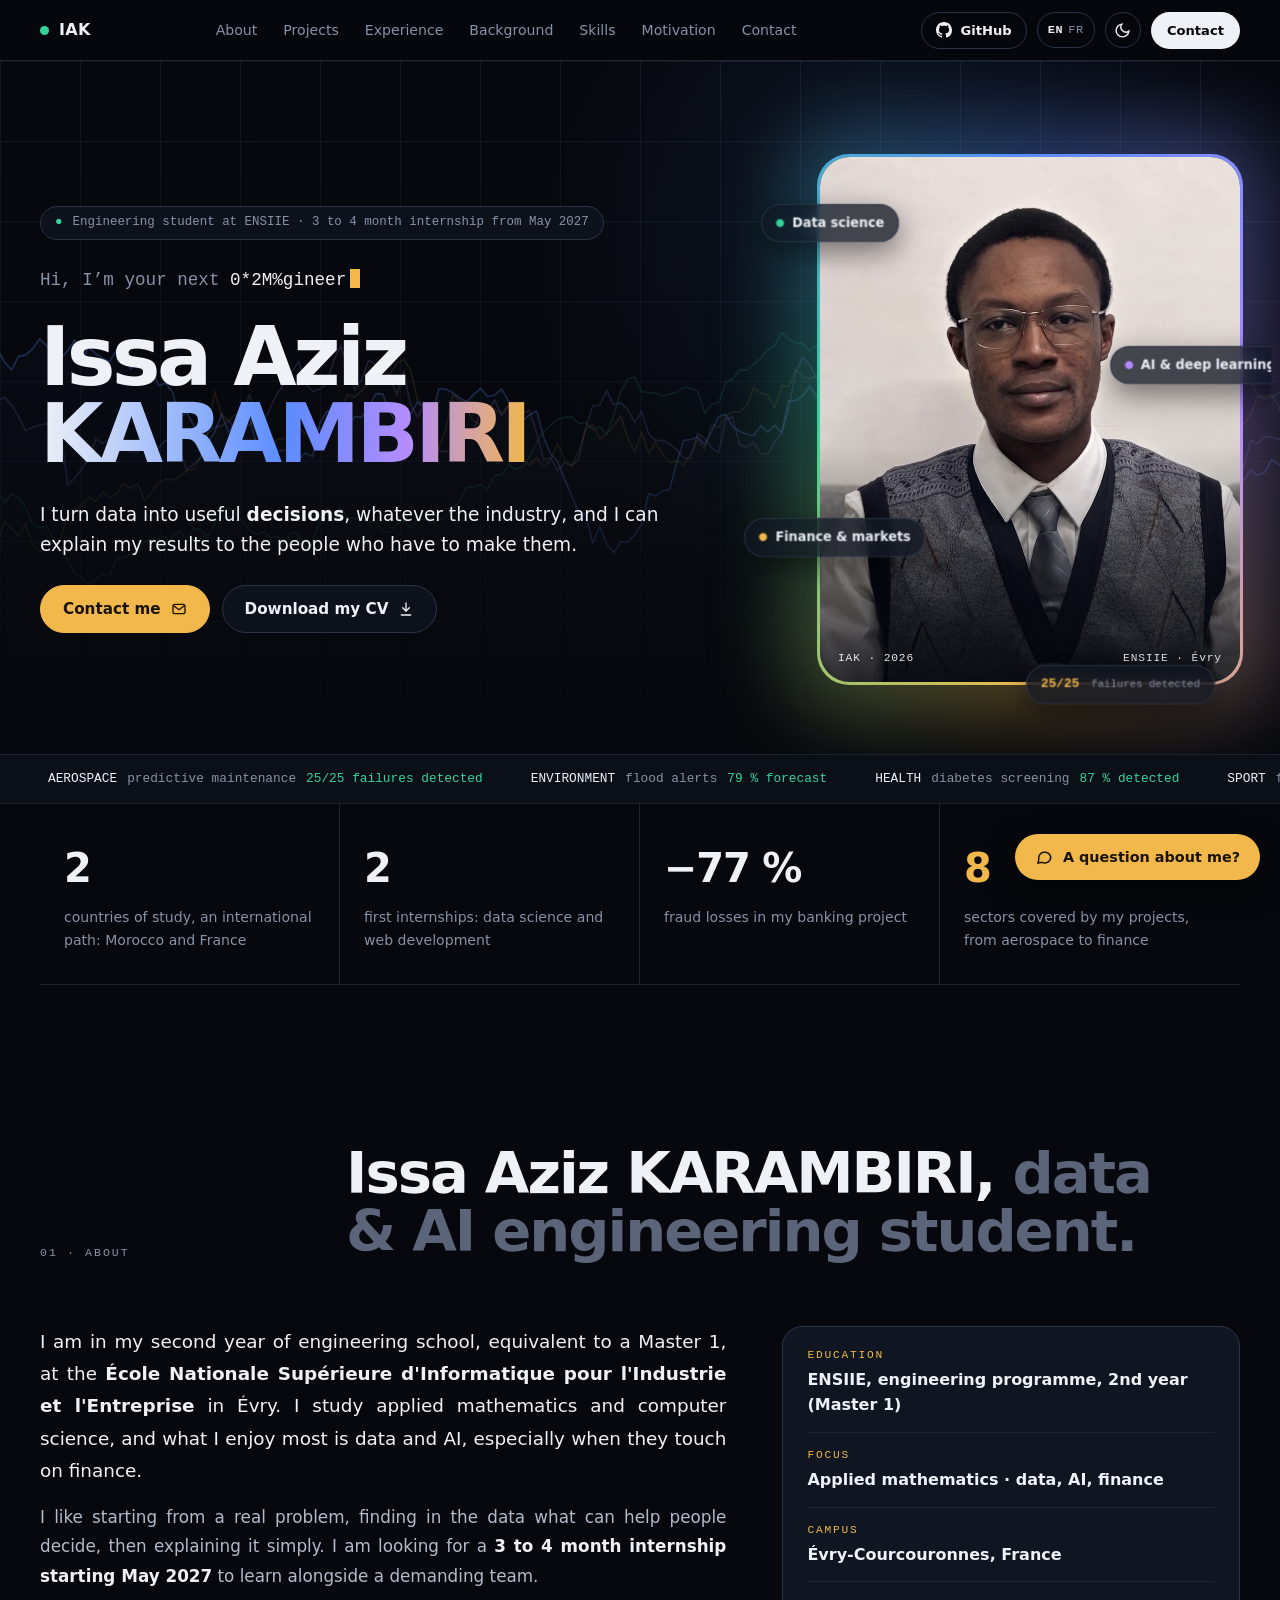
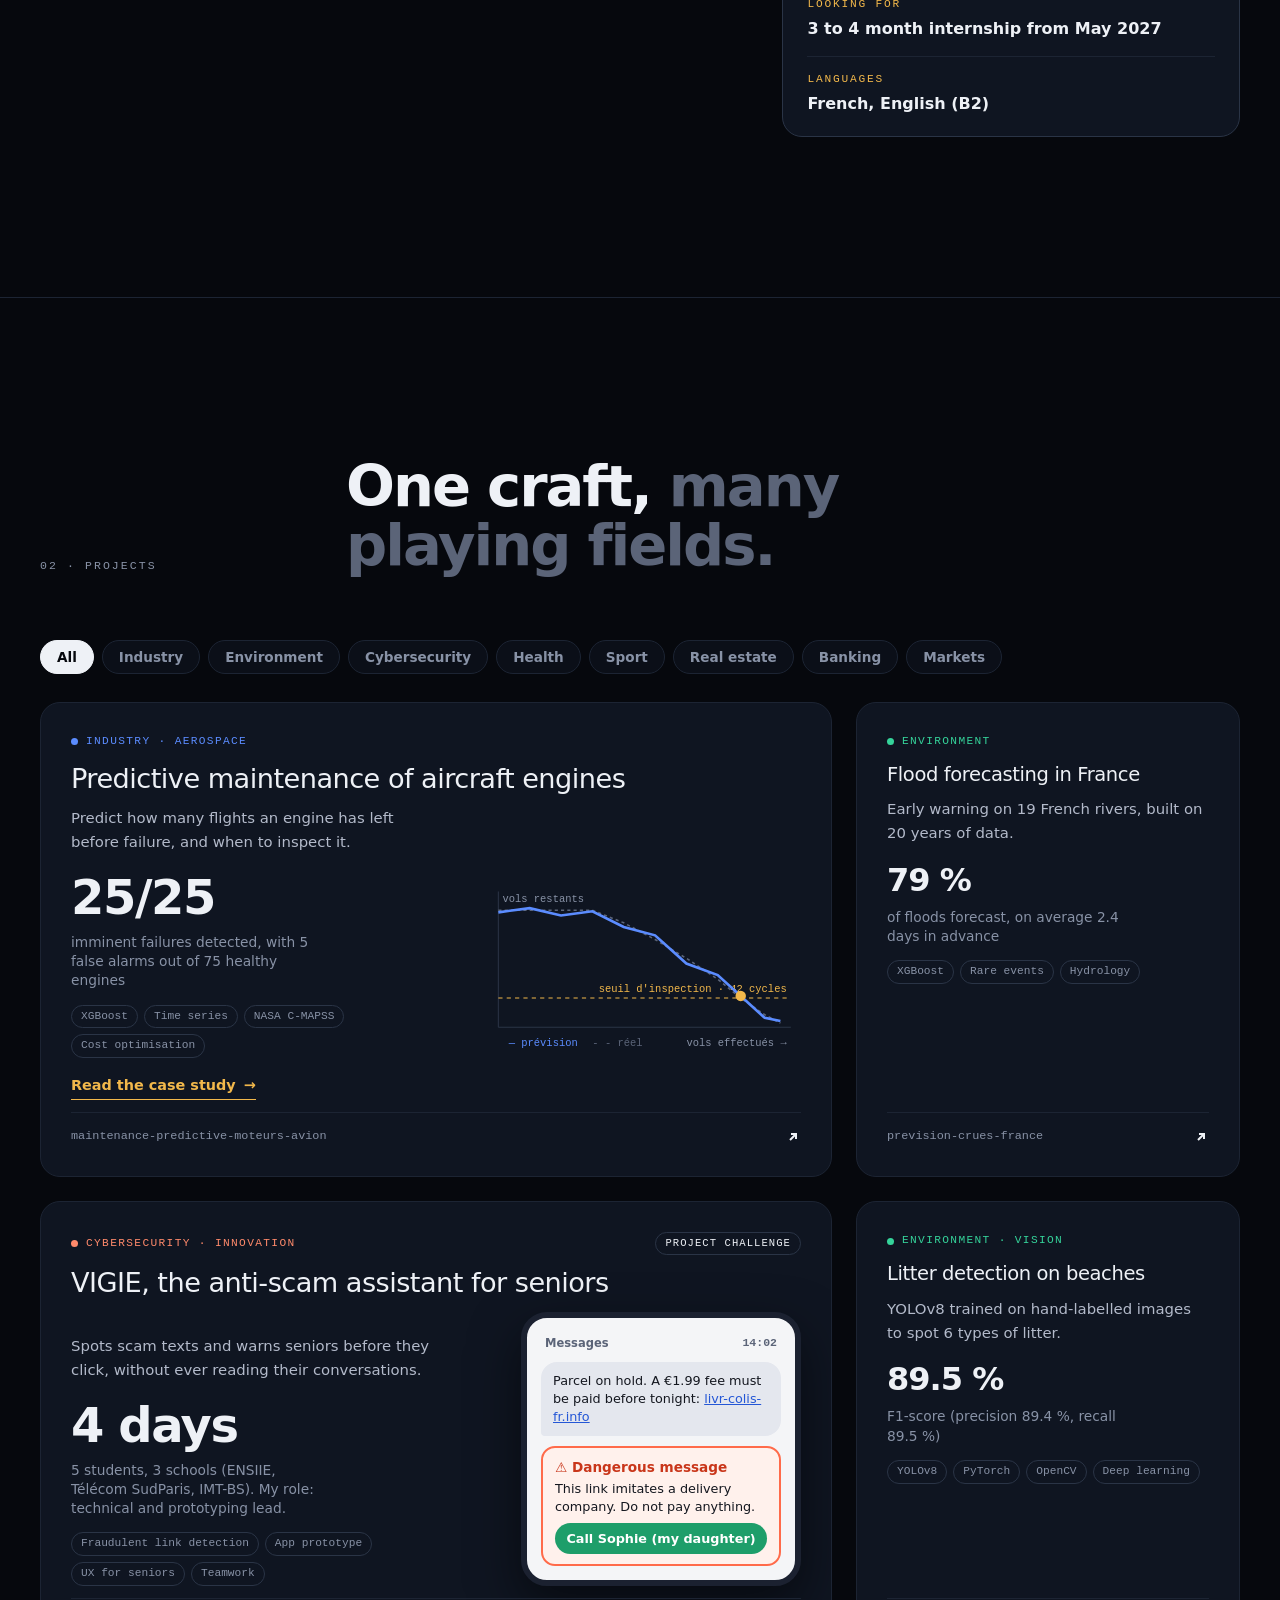
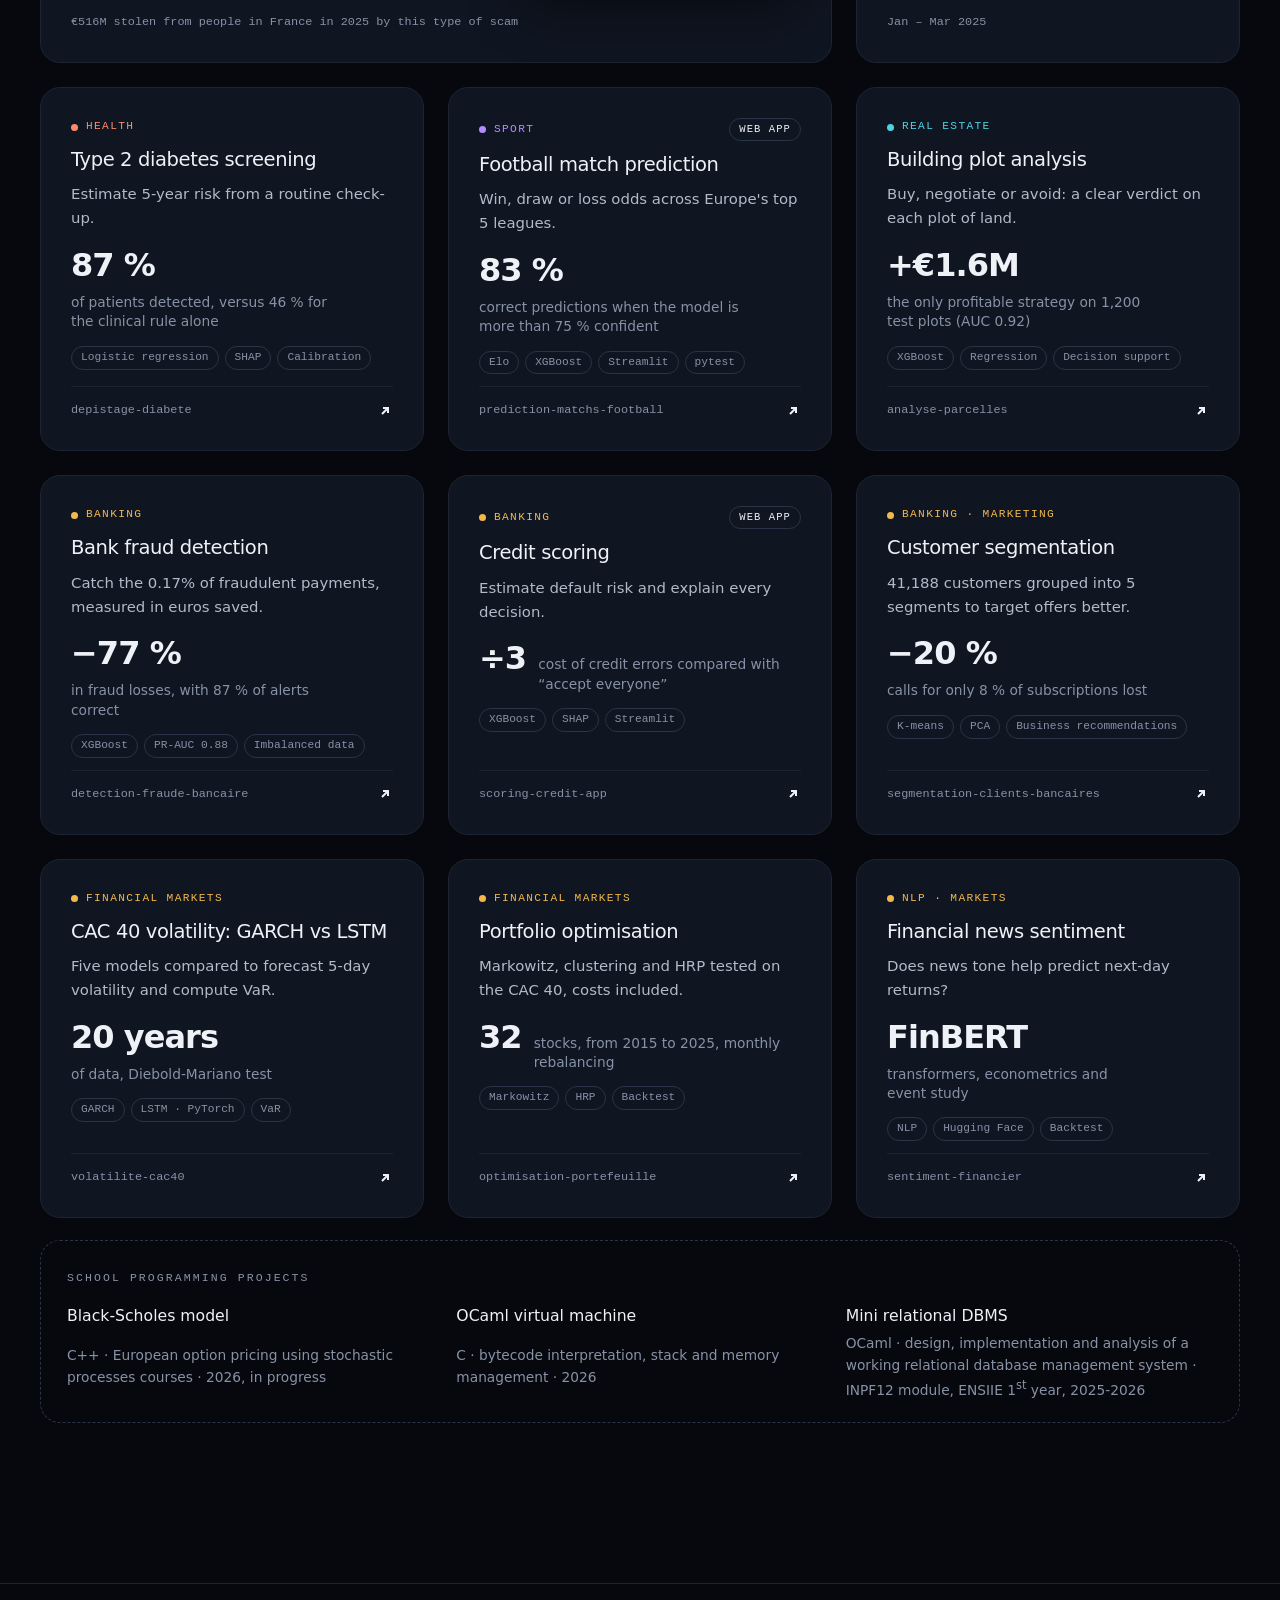
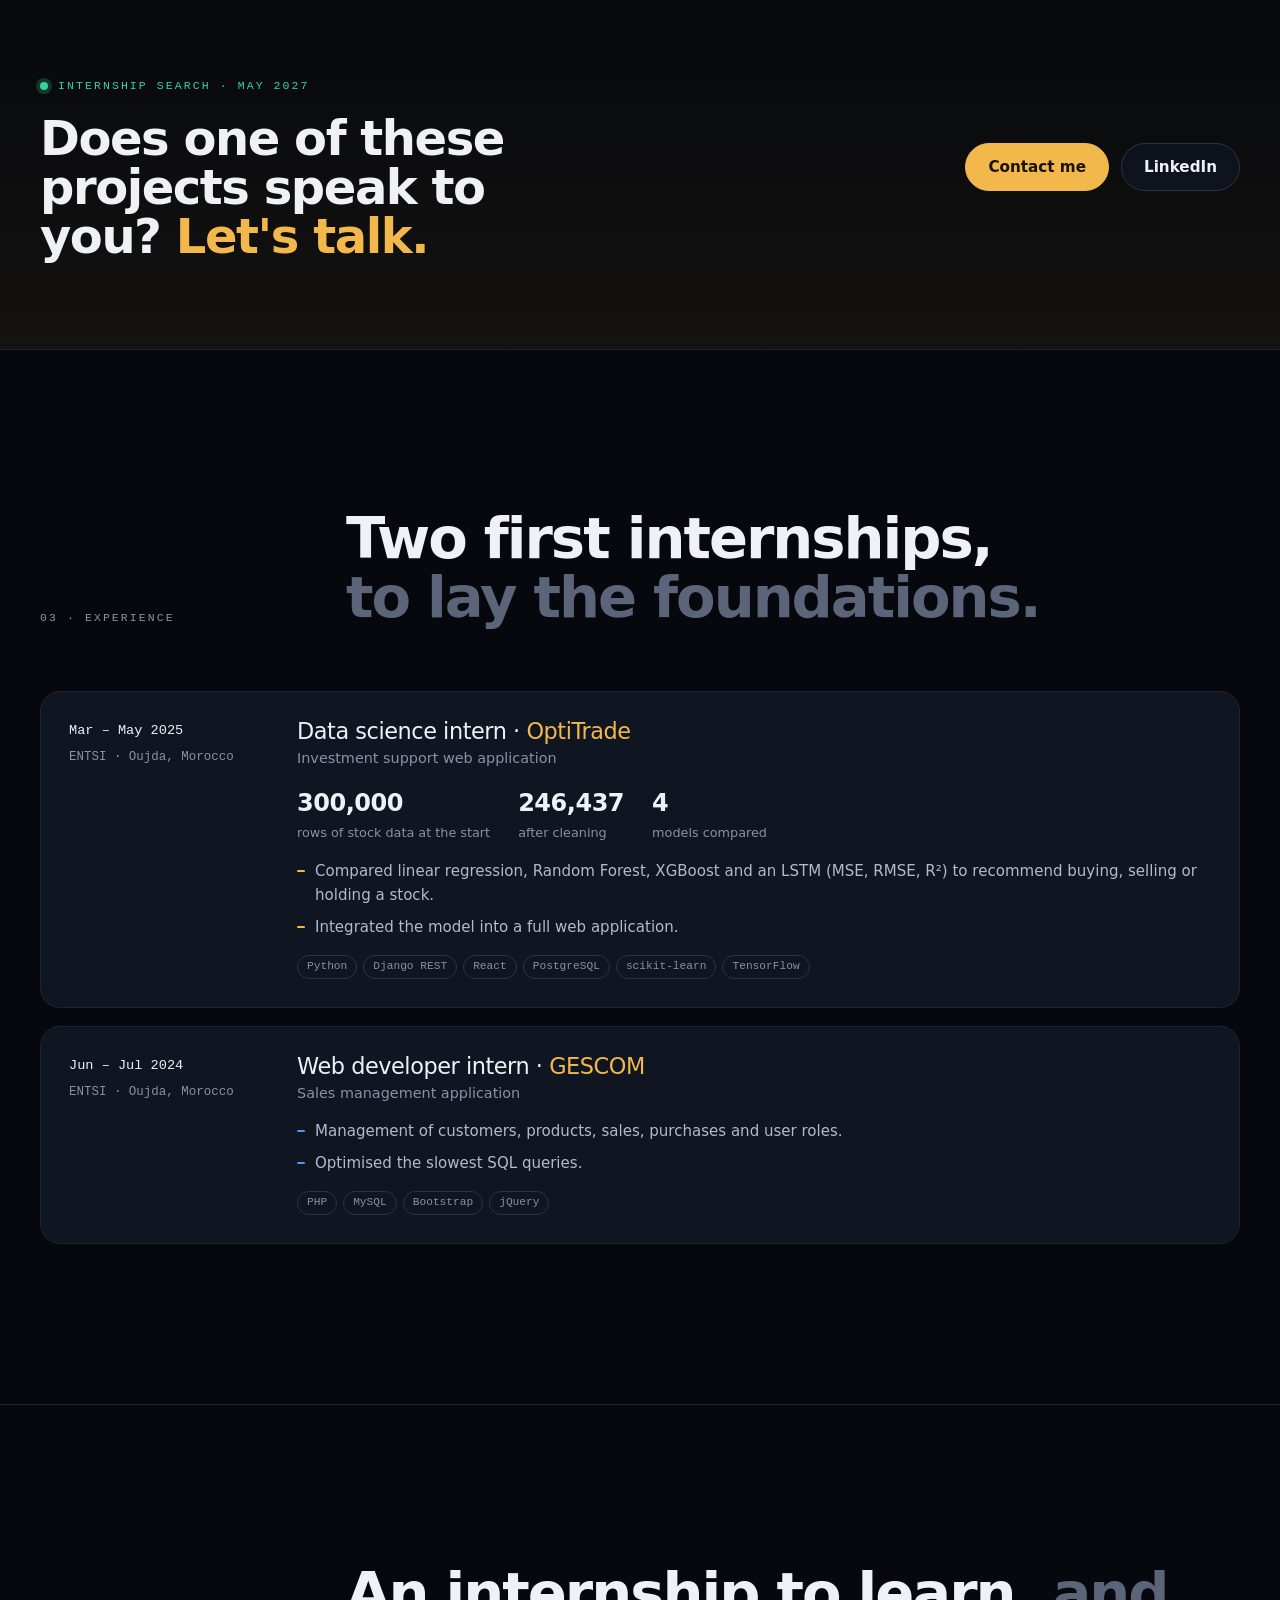
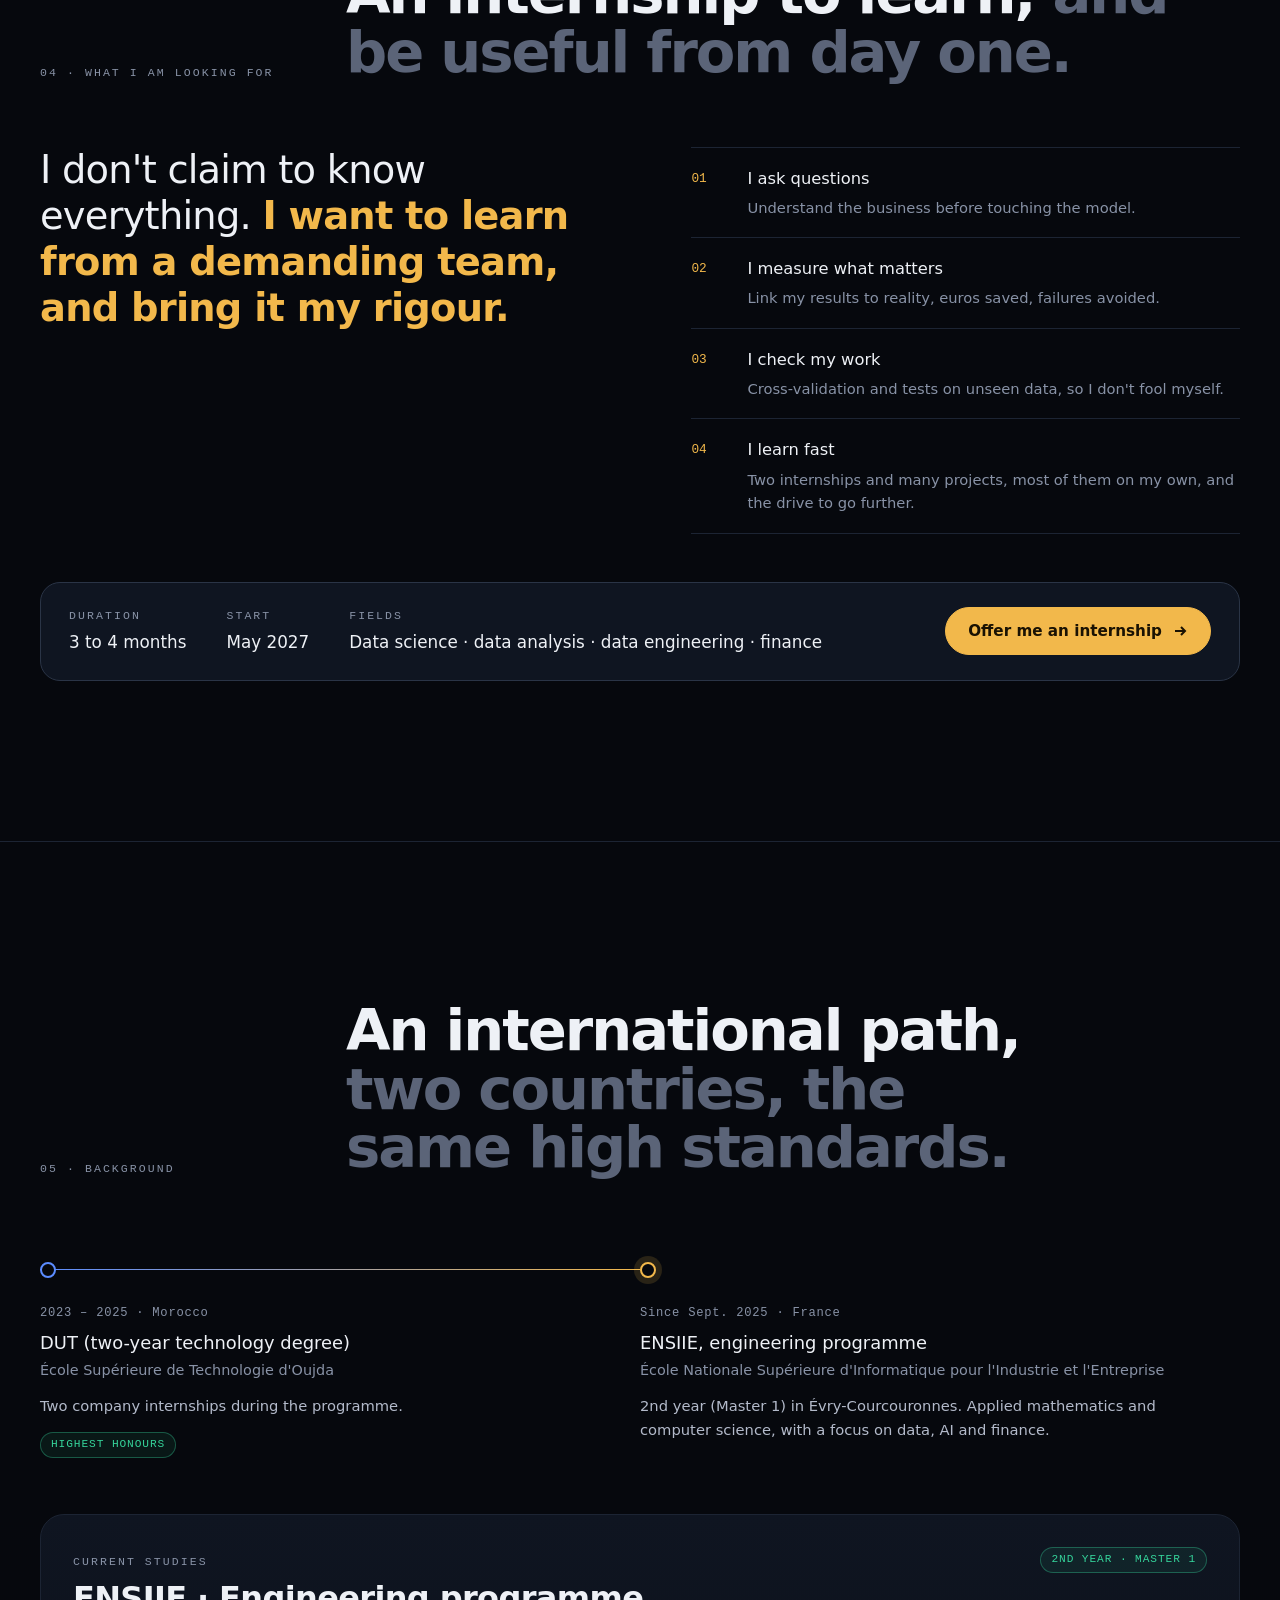
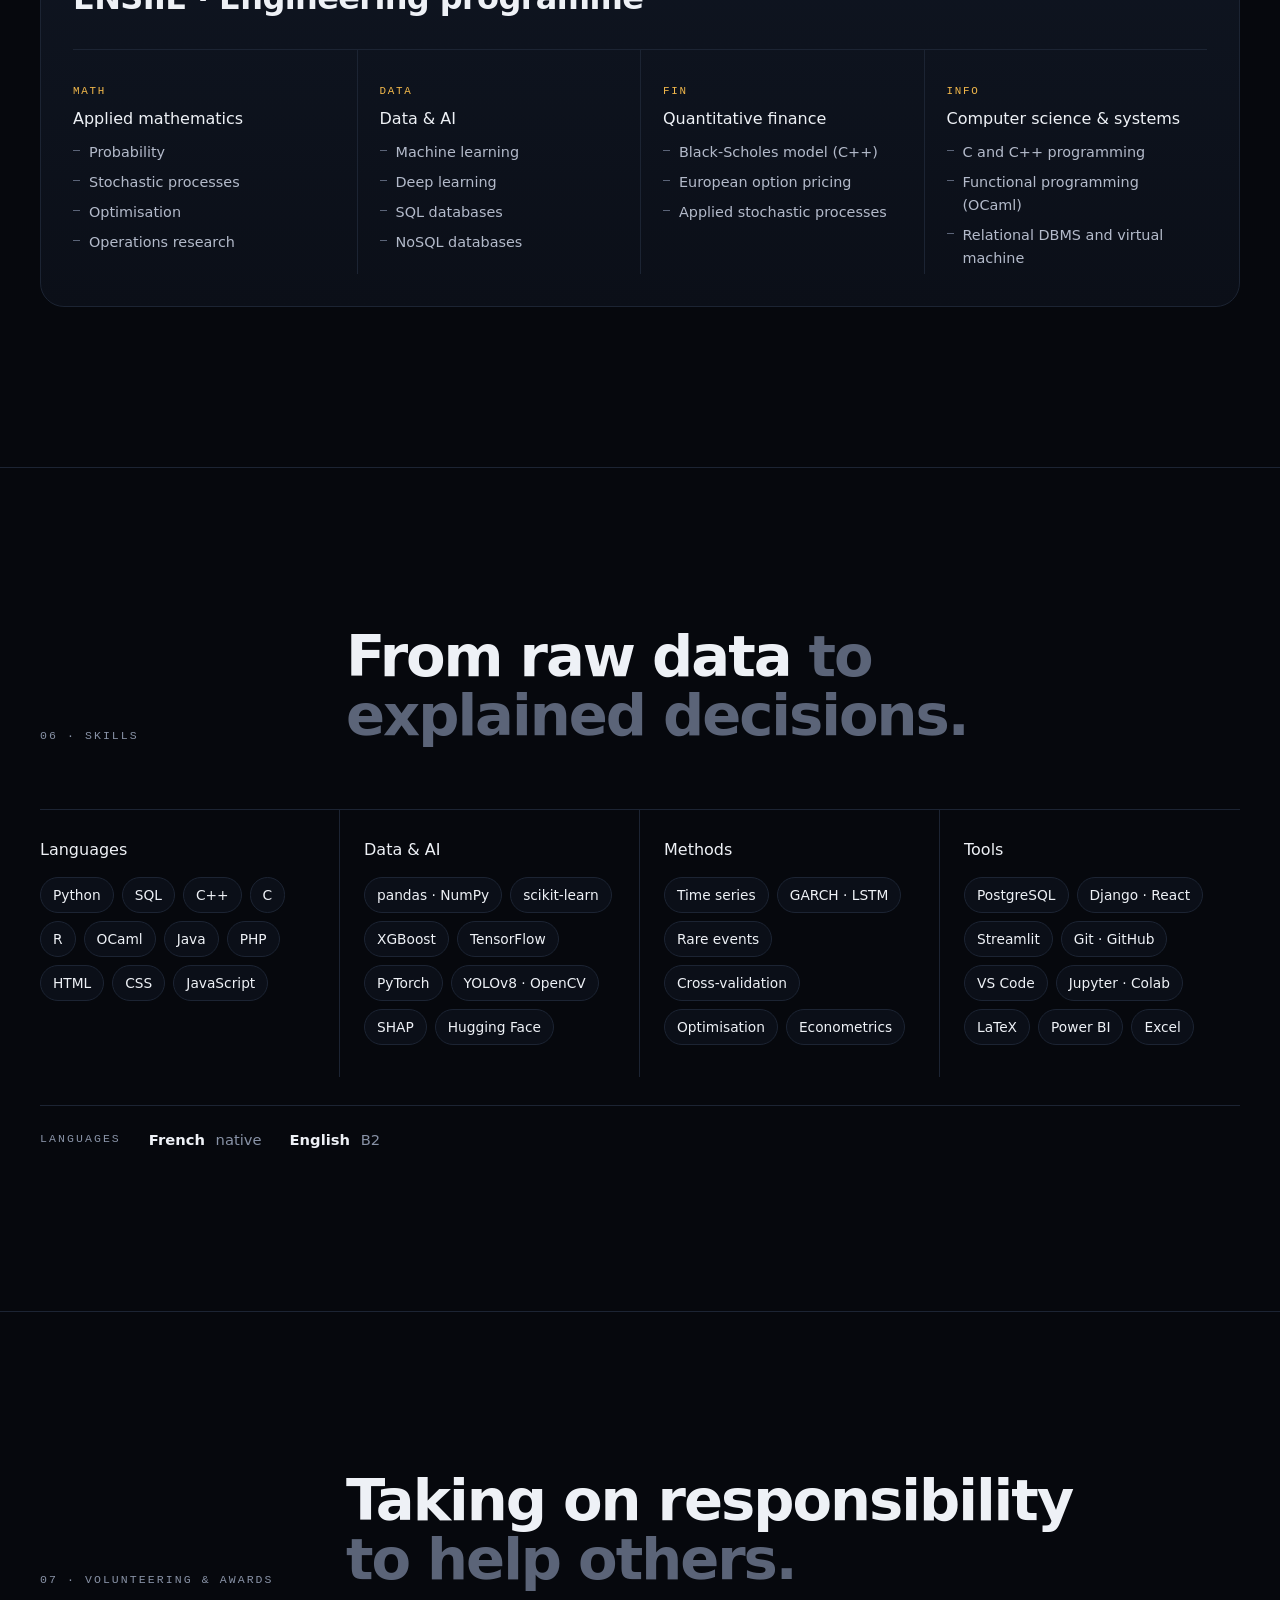
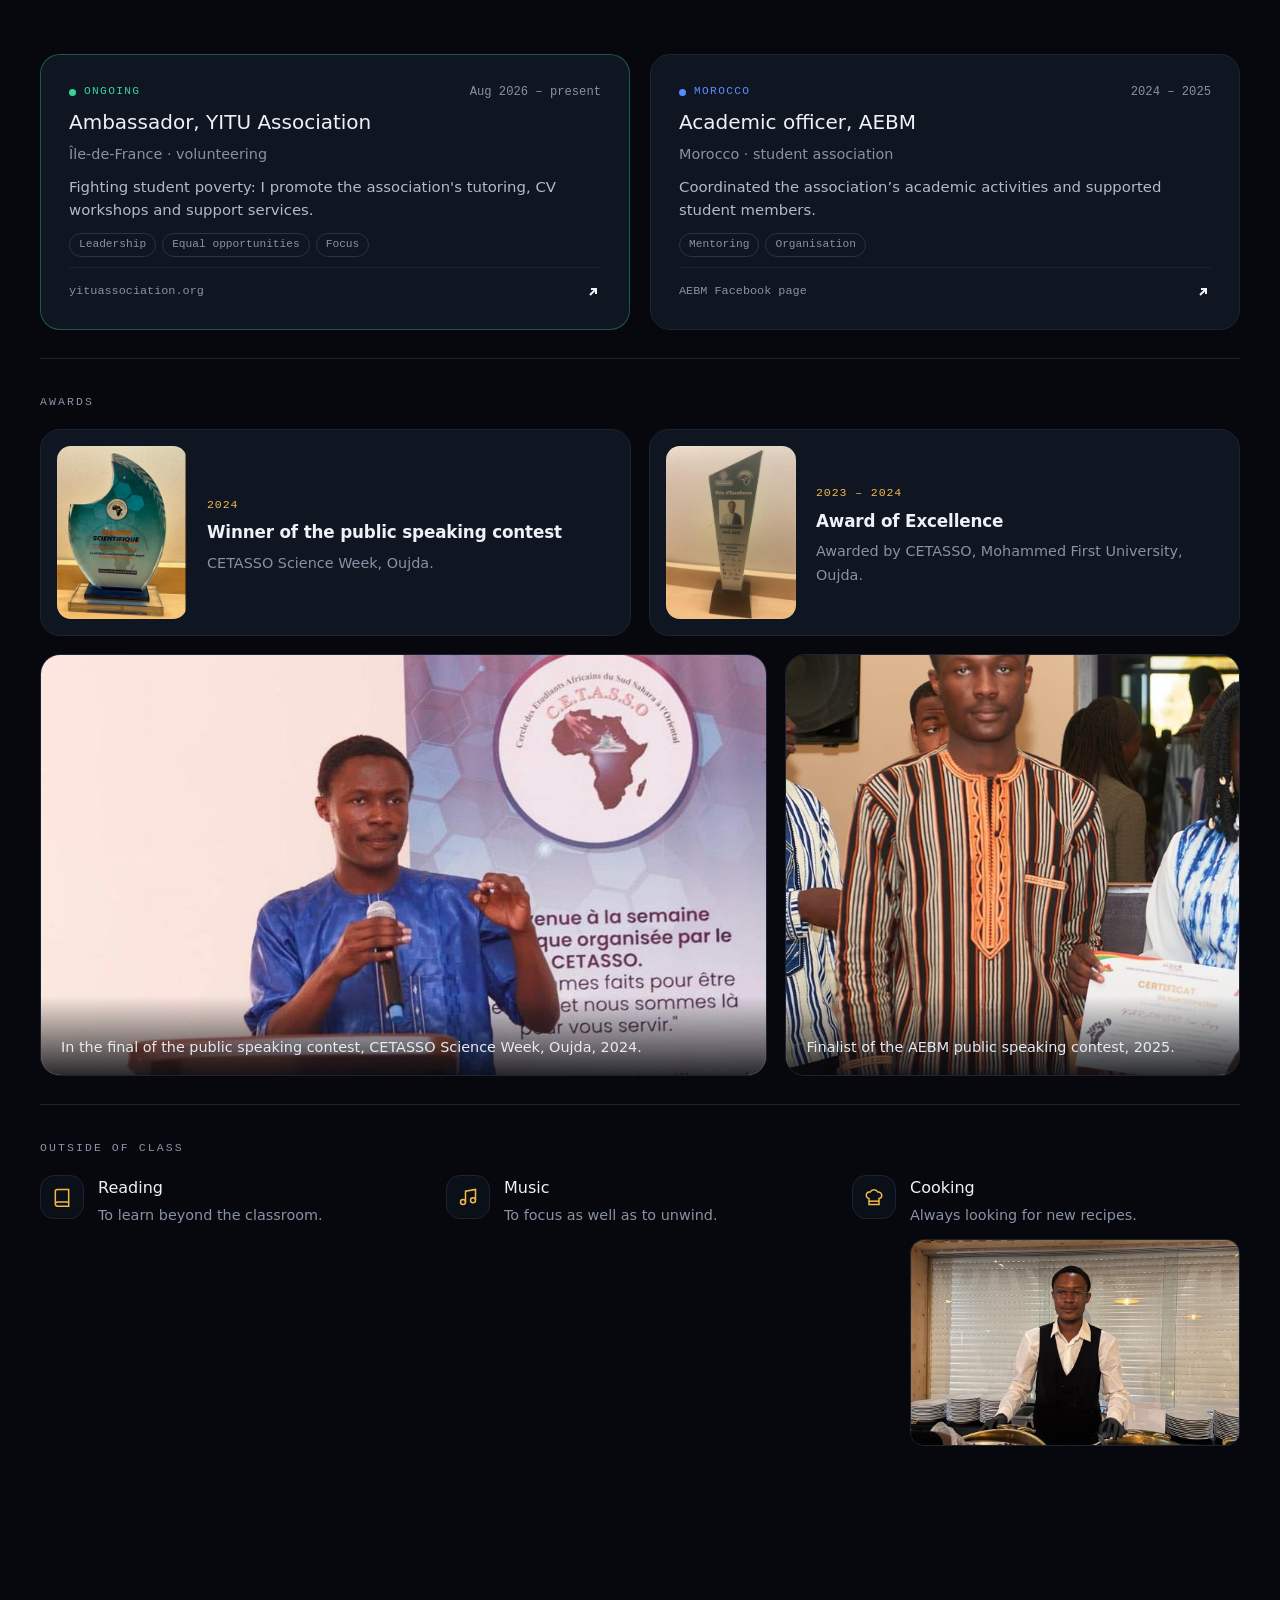
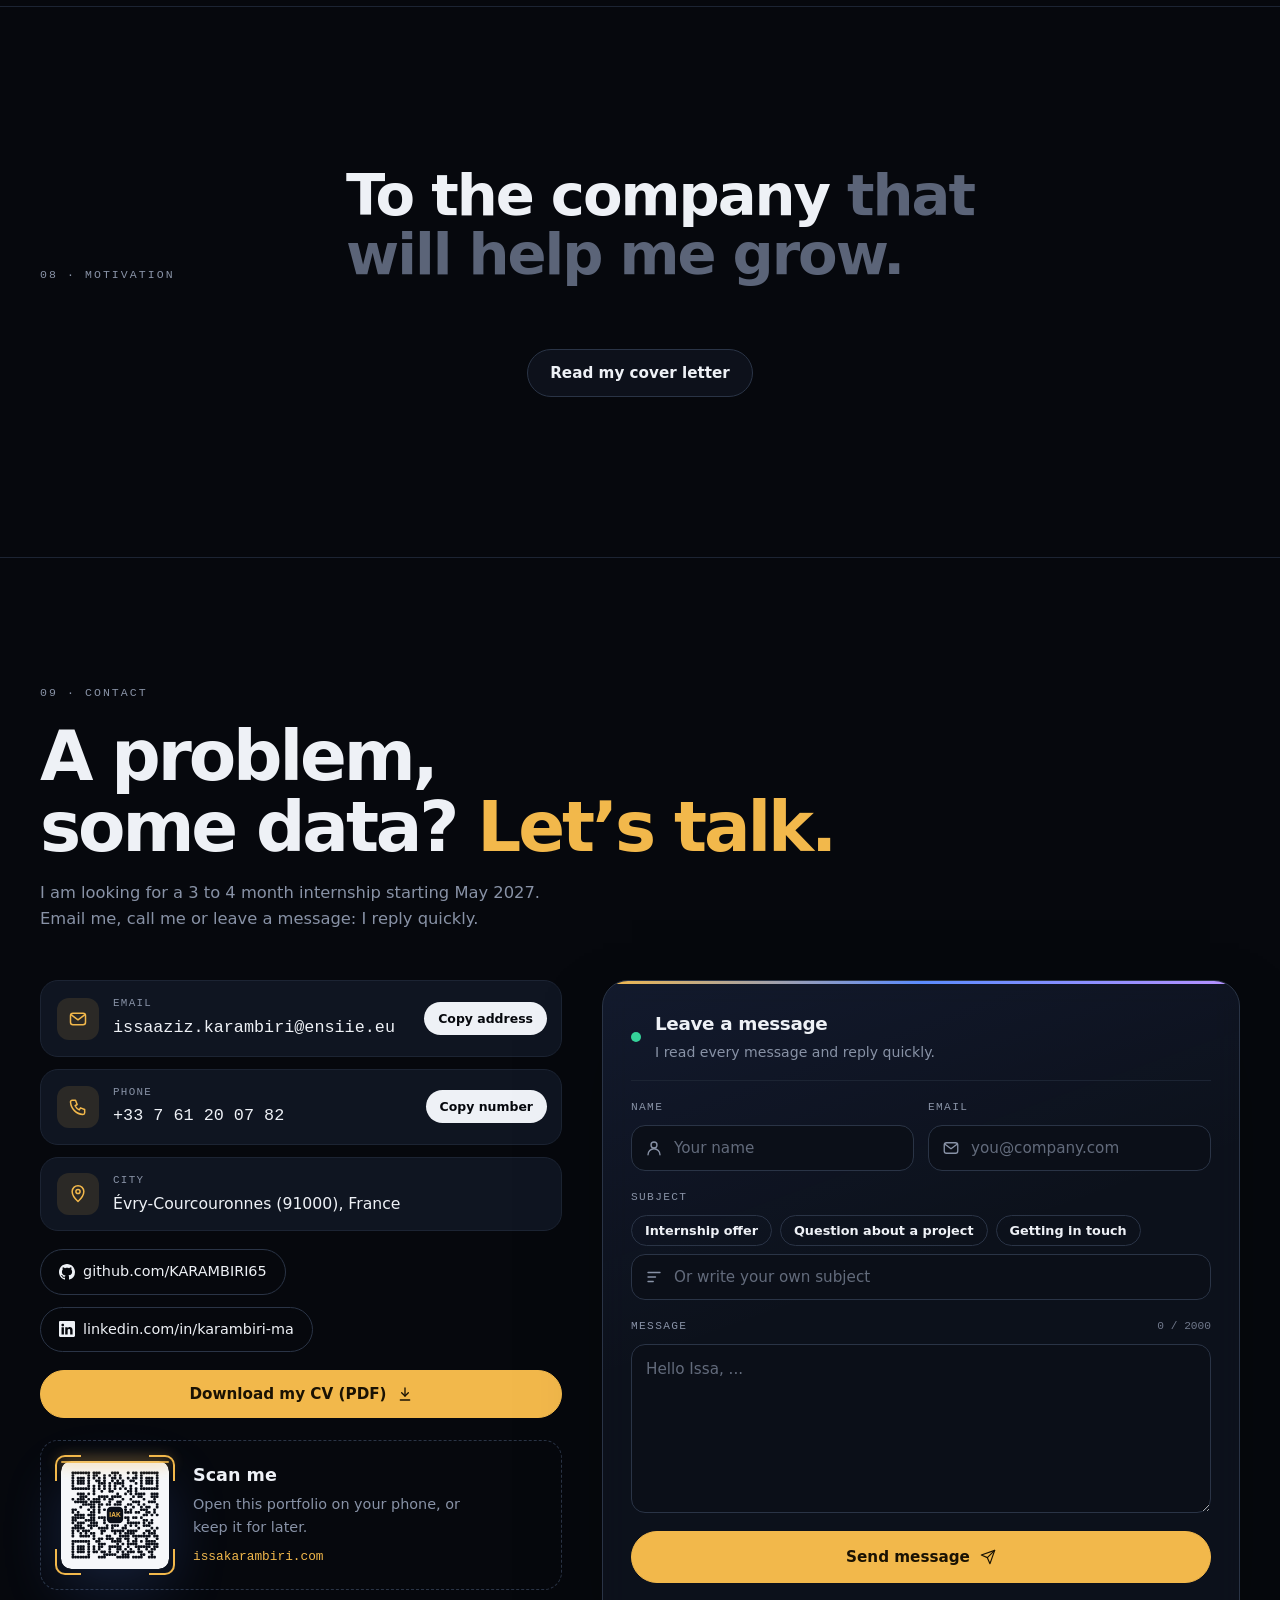
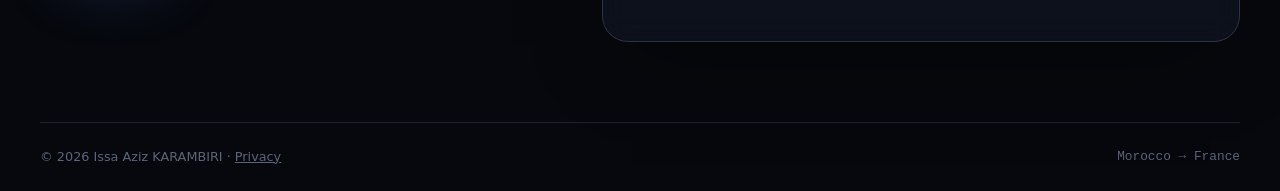
==== index.html @ a0b73cab "Add files via upload" ====
<!doctype html>
<html lang="fr">
<head>
<meta charset="utf-8">
<meta http-equiv="Content-Security-Policy" content="default-src 'self'; script-src 'self' 'sha256-6Rut42TlHrEi/Ro8UmeyxJG2ixCqytkI/O0NN2TiLVs=' https://gc.zgo.at; style-src 'self' 'unsafe-inline' https://fonts.googleapis.com; font-src https://fonts.gstatic.com; img-src 'self' data: https://karambiri65.goatcounter.com; connect-src 'self' https://api.web3forms.com https://api.emailjs.com https://dns.google https://cloudflare-dns.com https://karambiri65.goatcounter.com; object-src 'none'; base-uri 'self'; form-action 'self'; upgrade-insecure-requests">
<meta name="referrer" content="strict-origin-when-cross-origin">
<meta name="viewport" content="width=device-width, initial-scale=1, viewport-fit=cover">
<title>Issa Aziz KARAMBIRI</title>
<meta name="claude:viewport-fit-sides" content="cover">
<meta name="description" content="Issa Aziz KARAMBIRI, élève ingénieur en mathématiques appliquées : data science, IA et machine learning, de la santé à l'industrie et à la finance.">
<meta name="author" content="Issa Aziz KARAMBIRI">
<meta name="theme-color" content="#06080D">
<link rel="canonical" href="https://issakarambiri.com/">
<link rel="icon" href="images/favicon.svg" type="image/svg+xml">
<link rel="icon" href="images/favicon-32.png" sizes="32x32" type="image/png">
<link rel="apple-touch-icon" href="images/apple-touch-icon.png">
<meta property="og:type" content="website">
<meta property="og:site_name" content="Issa Aziz KARAMBIRI">
<meta property="og:locale" content="fr_FR">
<meta property="og:locale:alternate" content="en_US">
<meta property="og:url" content="https://issakarambiri.com/">
<meta property="og:title" content="Issa Aziz KARAMBIRI · Data science, IA et finance">
<meta property="og:description" content="Élève ingénieur à l'ENSIIE en mathématiques appliquées et informatique. Projets en data science, IA et finance. Recherche un stage de 3 à 4 mois à partir de mai 2027.">
<meta property="og:image" content="https://issakarambiri.com/images/og-image.jpg">
<meta property="og:image:width" content="1200">
<meta property="og:image:height" content="630">
<meta property="og:image:alt" content="Issa Aziz KARAMBIRI, data science, IA et finance">
<meta name="twitter:card" content="summary_large_image">
<meta name="twitter:title" content="Issa Aziz KARAMBIRI · Data science, IA et finance">
<meta name="twitter:description" content="Élève ingénieur à l'ENSIIE. Projets en data science, IA et finance.">
<meta name="twitter:image" content="https://issakarambiri.com/images/og-image.jpg">
<script type="application/ld+json">{"@context":"https://schema.org","@type":"Person","name":"Issa Aziz KARAMBIRI","url":"https://issakarambiri.com/","image":"https://issakarambiri.com/images/photo-issa.jpg","jobTitle":"Élève ingénieur data science et IA","email":"mailto:issaaziz.karambiri@ensiie.eu","address":{"@type":"PostalAddress","addressLocality":"Évry-Courcouronnes","postalCode":"91000","addressCountry":"FR"},"alumniOf":[{"@type":"CollegeOrUniversity","name":"École Nationale Supérieure d'Informatique pour l'Industrie et l'Entreprise (ENSIIE)"}],"knowsAbout":["Data science","Machine learning","Intelligence artificielle","Finance","Python","SQL"],"sameAs":["https://github.com/KARAMBIRI65","https://www.linkedin.com/in/karambiri-ma"]}</script>
<link rel="preconnect" href="https://fonts.googleapis.com">
<link rel="preconnect" href="https://fonts.gstatic.com" crossorigin>
<link rel="stylesheet" href="https://fonts.googleapis.com/css2?family=Caveat:wght@600&family=Unbounded:wght@300;500;700;900&family=Manrope:wght@400;500;600;700&family=JetBrains+Mono:wght@400;500&display=swap">
<link rel="stylesheet" href="css/style.css">
<script>(function(){var h=document.documentElement,L=null;try{if(localStorage.getItem("iak-theme")==="light")h.classList.add("light");L=localStorage.getItem("iak-lang")}catch(e){}if(L!=="fr"&&L!=="en")L=/^fr/i.test(navigator.language||"fr")?"fr":"en";window.IAK_LANG=L;if(L==="en"){h.lang="en";h.classList.add("i18n-wait");setTimeout(function(){h.classList.remove("i18n-wait")},1500)}})();</script>
</head>
<body>
<a class="skip" href="#main">Aller au contenu</a>
<header class="nav gut">
  <div class="wrap">
    <a class="logo" href="#top"><i></i>IAK</a>
    <nav aria-label="Sections" id="site-nav">
      <a href="#a-propos">À propos</a>
      <a href="#projets">Projets</a>
      <a href="#experiences">Expériences</a>
      <a href="#parcours">Parcours</a>
      <a href="#competences">Compétences</a>
      <a href="#motivation">Motivation</a>
      <a href="#contact">Contact</a>
    </nav>
    <div class="right">
      <a class="gh" href="https://github.com/KARAMBIRI65" target="_blank" rel="noopener"><svg viewBox="0 0 16 16" fill="currentColor" aria-hidden="true"><path d="M8 0C3.58 0 0 3.58 0 8c0 3.54 2.29 6.53 5.47 7.59.4.07.55-.17.55-.38 0-.19-.01-.82-.01-1.49-2.01.37-2.53-.49-2.69-.94-.09-.23-.48-.94-.82-1.13-.28-.15-.68-.52-.01-.53.63-.01 1.08.58 1.23.82.72 1.21 1.87.87 2.33.66.07-.52.28-.87.51-1.07-1.78-.2-3.64-.89-3.64-3.95 0-.87.31-1.59.82-2.15-.08-.2-.36-1.02.08-2.12 0 0 .67-.21 2.2.82.64-.18 1.32-.27 2-.27.68 0 1.36.09 2 .27 1.53-1.04 2.2-.82 2.2-.82.44 1.1.16 1.92.08 2.12.51.56.82 1.27.82 2.15 0 3.07-1.87 3.75-3.65 3.95.29.25.54.73.54 1.48 0 1.07-.01 1.93-.01 2.2 0 .21.15.46.55.38A8.013 8.013 0 0016 8c0-4.42-3.58-8-8-8z"/></svg><span>GitHub</span></a>
      <button class="theme-btn lang-btn" id="lang-btn" type="button" aria-label="Switch to English" title="Français / English"><span class="lb-on">FR</span><span class="lb-off">EN</span></button>
      <button class="theme-btn" id="theme-btn" type="button" aria-label="Passer en thème clair" title="Thème clair / sombre"><svg class="moon" viewBox="0 0 24 24" fill="none" stroke="currentColor" stroke-width="2" aria-hidden="true"><path d="M21 12.8A9 9 0 1 1 11.2 3a7 7 0 0 0 9.8 9.8z"/></svg><svg class="sun" viewBox="0 0 24 24" fill="none" stroke="currentColor" stroke-width="2" aria-hidden="true"><circle cx="12" cy="12" r="4.5"/><path d="M12 2v2M12 20v2M4.9 4.9l1.4 1.4M17.7 17.7l1.4 1.4M2 12h2M20 12h2M4.9 19.1l1.4-1.4M17.7 6.3l1.4-1.4"/></svg></button>
      <a class="hire" href="#contact">Contact</a>
      <button class="menu-btn" id="menu-btn" type="button" aria-label="Ouvrir le menu" aria-expanded="false" aria-controls="site-nav"><span></span><span></span><span></span></button>
    </div>
  </div>
</header>

<div class="progress" id="progress" aria-hidden="true"></div>
<main id="main" tabindex="-1">
<section class="hero gut" id="top">
  <canvas id="signals" aria-hidden="true"></canvas>
  <div class="glow"></div>
  <div class="fade"></div>
  <div class="wrap hero-grid">
    <div class="hero-text">
      <div class="status"><b>●</b> Élève ingénieur à l'ENSIIE · Stage de 3 à 4 mois dès mai 2027</div>
      <p class="kicker">Je suis <span class="scramble" id="role">data scientist</span><span class="caret" aria-hidden="true"></span></p>
      <h1 class="name"><span class="l"><span>Issa Aziz</span></span><span class="l"><span>KARAMBIRI</span></span></h1>
      <p class="lede-p">Je transforme des données en <strong>décisions</strong> utiles, quel que soit le secteur, et je sais expliquer mes résultats à ceux qui doivent décider.</p>
      <div class="ctas">
        <a class="btn primary magnetic" href="#contact">Me contacter <svg viewBox="0 0 24 24" fill="none" stroke="currentColor" stroke-width="2" stroke-linecap="round" stroke-linejoin="round" aria-hidden="true"><rect x="3" y="5" width="18" height="14" rx="3"/><path d="m4 7 8 6 8-6"/></svg></a>
        <div class="cv-wrap"><button class="btn ghost magnetic cv-dl" type="button" aria-expanded="false" aria-haspopup="true">Télécharger mon CV <svg viewBox="0 0 24 24" fill="none" stroke="currentColor" stroke-width="2" stroke-linecap="round" stroke-linejoin="round" aria-hidden="true"><path d="M12 3v12"/><path d="m7 10 5 5 5-5"/><path d="M5 21h14"/></svg></button><div class="cv-pop" hidden><a class="cv-opt" data-v="stage" download><b>CV pour un stage</b><small>Avec ma recherche de stage dès mai 2027</small></a><a class="cv-opt" data-v="simple" download><b>CV simple</b><small>Mon parcours, sans mention de stage</small></a></div></div>
      </div>
    </div>
    <div class="portrait-wrap">
      <div class="portrait" id="portrait">
        <div class="ring" aria-hidden="true"></div>
        <figure class="frame">
          <img src="images/photo-issa.jpg" alt="Portrait d'Issa Aziz KARAMBIRI" width="800" height="1000">
          <div class="scan" aria-hidden="true"></div>
          <figcaption><span class="mono">IAK · 2026</span><span class="mono">ENSIIE · Évry</span></figcaption>
        </figure>
        <div class="chip c1"><i style="background:var(--up)"></i>Data science</div>
        <div class="chip c2"><i style="background:var(--violet)"></i>IA &amp; deep learning</div>
        <div class="chip c3"><i style="background:var(--gold)"></i>Finance &amp; marchés</div>
        <div class="chip c4 mono">25/25 <small>pannes détectées</small></div>
      </div>
    </div>
  </div>
</section>

<div class="ticker" aria-label="Domaines couverts">
  <div class="track">
    <span><b>AÉRONAUTIQUE</b> maintenance prédictive <i class="u">25/25 pannes détectées</i></span>
    <span><b>ENVIRONNEMENT</b> alerte crues <i class="u">79 % annoncées</i></span>
    <span><b>SANTÉ</b> dépistage diabète <i class="u">87 % détectés</i></span>
    <span><b>SPORT</b> pronostics football <i class="u">28 900 matchs</i></span>
    <span><b>IMMOBILIER</b> analyse de terrains <i class="u">+1,6 M€</i></span>
    <span><b>BANQUE</b> détection de fraude <i class="u">−77 % de pertes</i></span>
    <span><b>MARCHÉS</b> volatilité · portefeuille · NLP</span>
    <span><b>CYBERSÉCURITÉ</b> VIGIE, anti-arnaques seniors</span>
    <span><b>AÉRONAUTIQUE</b> maintenance prédictive <i class="u">25/25 pannes détectées</i></span>
    <span><b>ENVIRONNEMENT</b> alerte crues <i class="u">79 % annoncées</i></span>
    <span><b>SANTÉ</b> dépistage diabète <i class="u">87 % détectés</i></span>
    <span><b>SPORT</b> pronostics football <i class="u">28 900 matchs</i></span>
    <span><b>IMMOBILIER</b> analyse de terrains <i class="u">+1,6 M€</i></span>
    <span><b>BANQUE</b> détection de fraude <i class="u">−77 % de pertes</i></span>
    <span><b>MARCHÉS</b> volatilité · portefeuille · NLP</span>
    <span><b>CYBERSÉCURITÉ</b> VIGIE, anti-arnaques seniors</span>
  </div>
</div>

<div class="gut"><div class="wrap stats">
  <div class="stat"><div class="v">2</div><div class="k">pays d'études, un parcours international : Maroc et France</div></div>
  <div class="stat"><div class="v">2</div><div class="k">premiers stages : data science et développement web</div></div>
  <div class="stat"><div class="v">−77 %</div><div class="k">de pertes liées à la fraude dans mon projet bancaire</div></div>
  <div class="stat"><div class="v"><em>8</em></div><div class="k">secteurs couverts par mes projets, de l'aéronautique à la finance</div></div>
</div></div>

<section class="sec gut" id="a-propos">
  <div class="wrap">
    <div class="sec-head"><span class="eyebrow">01 · À propos</span><h2>Issa Aziz KARAMBIRI, <span>élève ingénieur data &amp; IA.</span></h2></div>
    <div class="about-grid">
      <div class="about-text">
        <p>Je suis en deuxième année d'école d'ingénieur, l'équivalent d'un Master 1, à l'<strong>École Nationale Supérieure d'Informatique pour l'Industrie et l'Entreprise</strong> à Évry. J'étudie les mathématiques appliquées et l'informatique, et ce qui me plaît le plus c'est la data et l'IA, surtout quand elles touchent à la finance.</p>
        <p>J'aime partir d'un vrai problème, chercher dans les données ce qui peut aider à décider, puis l'expliquer simplement. Je cherche un <strong>stage de 3 à 4 mois à partir de mai 2027</strong> pour apprendre auprès d'une équipe exigeante.</p>
      </div>
      <dl class="about-facts">
        <div><dt>Formation</dt><dd>ENSIIE, cycle ingénieur, 2<sup>e</sup> année (Master 1)</dd></div>
        <div><dt>Orientation</dt><dd>Mathématiques appliquées · data, IA, finance</dd></div>
        <div><dt>Campus</dt><dd>Évry-Courcouronnes, France</dd></div>
        <div><dt>Recherche</dt><dd>Stage de 3 à 4 mois dès mai 2027</dd></div>
        <div><dt>Langues</dt><dd>Français, anglais (B2)</dd></div>
      </dl>
    </div>
  </div>
</section>

<section class="sec gut" id="projets">
  <div class="wrap">
    <div class="sec-head"><span class="eyebrow">02 · Projets</span><h2>Un même métier, <span>de nombreux terrains de jeu.</span></h2></div>

    <div class="filters" role="group" aria-label="Filtrer par secteur">
      <button type="button" data-f="all" aria-pressed="true">Tous</button>
      <button type="button" data-f="industrie" aria-pressed="false">Industrie</button>
      <button type="button" data-f="environnement" aria-pressed="false">Environnement</button>
      <button type="button" data-f="cyber" aria-pressed="false">Cybersécurité</button>
      <button type="button" data-f="sante" aria-pressed="false">Santé</button>
      <button type="button" data-f="sport" aria-pressed="false">Sport</button>
      <button type="button" data-f="immobilier" aria-pressed="false">Immobilier</button>
      <button type="button" data-f="banque" aria-pressed="false">Banque</button>
      <button type="button" data-f="marches" aria-pressed="false">Marchés</button>
    </div>

    <div class="grid-proj" id="grid">
      <article class="card feat" data-dom="industrie" data-feat="1">
        <div class="top"><span class="dom">Industrie · Aéronautique</span></div>
        <h3>Maintenance prédictive des moteurs d'avion</h3>
        <div class="feat-body">
          <div style="display:grid;gap:12px">
            <p>Prévoir combien de vols il reste à un moteur avant la panne, et quand l'inspecter.</p>
            <div class="metric"><b>25/25</b><span>pannes imminentes détectées, avec 5 fausses alertes sur 75 moteurs sains</span></div>
            <div class="tags"><span>XGBoost</span><span>Séries temporelles</span><span>NASA C-MAPSS</span><span>Optimisation du coût</span></div>
          </div>
          <svg viewBox="0 0 320 170" role="img" aria-label="Durée de vie restante prévue qui décroît jusqu'au seuil d'inspection de 42 cycles">
            <line x1="30" y1="140" x2="310" y2="140" stroke="var(--line2)"/>
            <line x1="30" y1="10" x2="30" y2="140" stroke="var(--line2)"/>
            <line x1="30" y1="112" x2="310" y2="112" stroke="var(--gold)" stroke-dasharray="4 4"/>
            <text x="306" y="106" text-anchor="end" fill="var(--gold)" font-family="JetBrains Mono, monospace" font-size="10">seuil d'inspection · 42 cycles</text>
            <path d="M30 28 L120 28 L150 40 L180 56 L210 74 L240 94 L262 112 L285 128 L300 136" fill="none" stroke="var(--dim)" stroke-width="1.5" stroke-dasharray="3 3"/>
            <path d="M30 30 L60 26 L90 33 L120 29 L150 44 L180 52 L210 79 L240 90 L262 110 L285 131 L300 134" fill="none" stroke="var(--blue)" stroke-width="2.5"/>
            <circle cx="262" cy="110" r="5" fill="var(--gold)"/>
            <text x="34" y="20" fill="var(--muted)" font-family="JetBrains Mono, monospace" font-size="10">vols restants</text>
            <text x="306" y="158" text-anchor="end" fill="var(--muted)" font-family="JetBrains Mono, monospace" font-size="10">vols effectués →</text>
            <text x="40" y="158" fill="var(--blue)" font-family="JetBrains Mono, monospace" font-size="10">— prévision</text>
            <text x="120" y="158" fill="var(--dim)" font-family="JetBrains Mono, monospace" font-size="10">- - réel</text>
          </svg>
        </div>
        <a class="case-link" href="projets/maintenance-predictive.html">Lire l'étude de cas <span aria-hidden="true">→</span></a>
        <a class="repo" href="https://github.com/KARAMBIRI65/maintenance-predictive-moteurs-avion" target="_blank" rel="noopener"><code>maintenance-predictive-moteurs-avion</code><svg viewBox="0 0 16 16" fill="none" stroke="currentColor" stroke-width="2" aria-hidden="true"><path d="M5 11L11 5M6 5h5v5"/></svg></a>
      </article>

      <article class="card" data-dom="environnement">
        <div class="top"><span class="dom">Environnement</span></div>
        <h3>Prévision des crues en France</h3>
        <p>Alerte précoce sur 19 rivières françaises, avec 20 ans de données.</p>
        <div class="metric"><b>79 %</b><span>des crues annoncées, en moyenne 2,4 jours à l'avance</span></div>
        <div class="tags"><span>XGBoost</span><span>Événements rares</span><span>Hydrologie</span></div>
        <a class="repo" href="https://github.com/KARAMBIRI65/prevision-crues-france" target="_blank" rel="noopener"><code>prevision-crues-france</code><svg viewBox="0 0 16 16" fill="none" stroke="currentColor" stroke-width="2" aria-hidden="true"><path d="M5 11L11 5M6 5h5v5"/></svg></a>
      </article>

      <article class="card feat" data-dom="cyber" data-feat="1">
        <div class="top"><span class="dom">Cybersécurité · Innovation</span><span class="app">Challenge Projet</span></div>
        <h3>VIGIE, l'assistant anti-arnaques des seniors</h3>
        <div class="feat-body">
          <div style="display:grid;gap:12px">
            <p>Repère les SMS frauduleux et alerte le senior avant qu'il clique, sans jamais lire ses conversations.</p>
            <div class="metric"><b>4 jours</b><span>5 étudiants, 3 écoles (ENSIIE, Télécom SudParis, IMT-BS). Mon rôle : responsable technique et prototypage.</span></div>
            <div class="tags"><span>Détection de liens frauduleux</span><span>Prototype d'application</span><span>UX seniors</span><span>Travail en équipe</span></div>
          </div>
          <div class="phone" aria-hidden="true">
            <div class="ph-bar"><span>Messages</span><span class="mono">14:02</span></div>
            <div class="ph-sms">Colis en attente. Frais de 1,99 € à régler avant ce soir : <u>livr-colis-fr.info</u></div>
            <div class="ph-alert"><b>⚠ Message dangereux</b><span>Ce lien imite un transporteur. Ne payez rien.</span><em>Appeler Sophie (ma fille)</em></div>
          </div>
        </div>
        <div class="repo static"><code>516 M€ volés aux Français en 2025 par ce type d'arnaque</code></div>
      </article>

      <article class="card" data-dom="environnement">
        <div class="top"><span class="dom">Environnement · Vision</span></div>
        <h3>Détection de déchets sur les plages</h3>
        <p>YOLOv8 entraîné sur des images annotées à la main pour repérer 6 types de déchets.</p>
        <div class="metric"><b>89,5 %</b><span>de F1-score (précision 89,4 %, rappel 89,5 %)</span></div>
        <div class="tags"><span>YOLOv8</span><span>PyTorch</span><span>OpenCV</span><span>Deep learning</span></div>
        <div class="repo static"><code>janv. – mars 2025</code></div>
      </article>

      <article class="card" data-dom="sante">
        <div class="top"><span class="dom">Santé</span></div>
        <h3>Dépistage du diabète de type 2</h3>
        <p>Estimer le risque à 5 ans à partir d'une simple consultation.</p>
        <div class="metric"><b>87 %</b><span>des malades détectés, contre 46 % pour la règle clinique seule</span></div>
        <div class="tags"><span>Régression logistique</span><span>SHAP</span><span>Calibration</span></div>
        <a class="repo" href="https://github.com/KARAMBIRI65/depistage-diabete" target="_blank" rel="noopener"><code>depistage-diabete</code><svg viewBox="0 0 16 16" fill="none" stroke="currentColor" stroke-width="2" aria-hidden="true"><path d="M5 11L11 5M6 5h5v5"/></svg></a>
      </article>

      <article class="card" data-dom="sport">
        <div class="top"><span class="dom">Sport</span><span class="app">App web</span></div>
        <h3>Prédiction de matchs de football</h3>
        <p>Chances de victoire, nul ou défaite dans les 5 grands championnats.</p>
        <div class="metric"><b>83 %</b><span>de bons pronostics quand le modèle est sûr à plus de 75 %</span></div>
        <div class="tags"><span>Elo</span><span>XGBoost</span><span>Streamlit</span><span>pytest</span></div>
        <a class="repo" href="https://github.com/KARAMBIRI65/prediction-matchs-football" target="_blank" rel="noopener"><code>prediction-matchs-football</code><svg viewBox="0 0 16 16" fill="none" stroke="currentColor" stroke-width="2" aria-hidden="true"><path d="M5 11L11 5M6 5h5v5"/></svg></a>
      </article>

      <article class="card" data-dom="immobilier">
        <div class="top"><span class="dom">Immobilier</span></div>
        <h3>Analyse de parcelles constructibles</h3>
        <p>Acheter, négocier ou éviter : un verdict clair sur chaque terrain.</p>
        <div class="metric"><b>+1,6 M€</b><span>seule stratégie rentable sur 1 200 parcelles test (AUC 0,92)</span></div>
        <div class="tags"><span>XGBoost</span><span>Régression</span><span>Aide à la décision</span></div>
        <a class="repo" href="https://github.com/KARAMBIRI65/analyse-parcelles" target="_blank" rel="noopener"><code>analyse-parcelles</code><svg viewBox="0 0 16 16" fill="none" stroke="currentColor" stroke-width="2" aria-hidden="true"><path d="M5 11L11 5M6 5h5v5"/></svg></a>
      </article>

      <article class="card" data-dom="banque">
        <div class="top"><span class="dom">Banque</span></div>
        <h3>Détection de fraude bancaire</h3>
        <p>Repérer 0,17 % de paiements frauduleux, en raisonnant en euros économisés.</p>
        <div class="metric"><b>−77 %</b><span>de pertes liées à la fraude, avec 87 % d'alertes justes</span></div>
        <div class="tags"><span>XGBoost</span><span>PR-AUC 0,88</span><span>Données déséquilibrées</span></div>
        <a class="repo" href="https://github.com/KARAMBIRI65/detection-fraude-bancaire" target="_blank" rel="noopener"><code>detection-fraude-bancaire</code><svg viewBox="0 0 16 16" fill="none" stroke="currentColor" stroke-width="2" aria-hidden="true"><path d="M5 11L11 5M6 5h5v5"/></svg></a>
      </article>

      <article class="card" data-dom="banque">
        <div class="top"><span class="dom">Banque</span><span class="app">App web</span></div>
        <h3>Scoring de crédit</h3>
        <p>Estimer le risque de défaut et expliquer chaque décision.</p>
        <div class="metric"><b>÷3</b><span>coût des erreurs de crédit par rapport à « tout accepter »</span></div>
        <div class="tags"><span>XGBoost</span><span>SHAP</span><span>Streamlit</span></div>
        <a class="repo" href="https://github.com/KARAMBIRI65/scoring-credit-app" target="_blank" rel="noopener"><code>scoring-credit-app</code><svg viewBox="0 0 16 16" fill="none" stroke="currentColor" stroke-width="2" aria-hidden="true"><path d="M5 11L11 5M6 5h5v5"/></svg></a>
      </article>

      <article class="card" data-dom="banque">
        <div class="top"><span class="dom">Banque · Marketing</span></div>
        <h3>Segmentation de clients</h3>
        <p>41 188 clients regroupés en 5 segments pour mieux cibler les offres.</p>
        <div class="metric"><b>−20 %</b><span>d'appels pour seulement 8 % de souscriptions perdues</span></div>
        <div class="tags"><span>K-means</span><span>ACP</span><span>Recommandations métier</span></div>
        <a class="repo" href="https://github.com/KARAMBIRI65/segmentation-clients-bancaires" target="_blank" rel="noopener"><code>segmentation-clients-bancaires</code><svg viewBox="0 0 16 16" fill="none" stroke="currentColor" stroke-width="2" aria-hidden="true"><path d="M5 11L11 5M6 5h5v5"/></svg></a>
      </article>

      <article class="card" data-dom="marches">
        <div class="top"><span class="dom">Marchés financiers</span></div>
        <h3>Volatilité du CAC 40 : GARCH contre LSTM</h3>
        <p>Cinq modèles comparés pour prévoir la volatilité à 5 jours et calculer la VaR.</p>
        <div class="metric"><b>20 ans</b><span>de données, test de Diebold-Mariano</span></div>
        <div class="tags"><span>GARCH</span><span>LSTM · PyTorch</span><span>VaR</span></div>
        <a class="repo" href="https://github.com/KARAMBIRI65/volatilite-cac40" target="_blank" rel="noopener"><code>volatilite-cac40</code><svg viewBox="0 0 16 16" fill="none" stroke="currentColor" stroke-width="2" aria-hidden="true"><path d="M5 11L11 5M6 5h5v5"/></svg></a>
      </article>

      <article class="card" data-dom="marches">
        <div class="top"><span class="dom">Marchés financiers</span></div>
        <h3>Optimisation de portefeuille</h3>
        <p>Markowitz, clustering et HRP testés sur le CAC 40, frais inclus.</p>
        <div class="metric"><b>32</b><span>actions, de 2015 à 2025, rebalancement mensuel</span></div>
        <div class="tags"><span>Markowitz</span><span>HRP</span><span>Backtest</span></div>
        <a class="repo" href="https://github.com/KARAMBIRI65/optimisation-portefeuille" target="_blank" rel="noopener"><code>optimisation-portefeuille</code><svg viewBox="0 0 16 16" fill="none" stroke="currentColor" stroke-width="2" aria-hidden="true"><path d="M5 11L11 5M6 5h5v5"/></svg></a>
      </article>

      <article class="card" data-dom="marches">
        <div class="top"><span class="dom">NLP · Marchés</span></div>
        <h3>Sentiment des actualités financières</h3>
        <p>Le ton de la presse aide-t-il à prévoir le rendement du lendemain ?</p>
        <div class="metric"><b>FinBERT</b><span>transformers, économétrie et étude d'événement</span></div>
        <div class="tags"><span>NLP</span><span>Hugging Face</span><span>Backtest</span></div>
        <a class="repo" href="https://github.com/KARAMBIRI65/sentiment-financier" target="_blank" rel="noopener"><code>sentiment-financier</code><svg viewBox="0 0 16 16" fill="none" stroke="currentColor" stroke-width="2" aria-hidden="true"><path d="M5 11L11 5M6 5h5v5"/></svg></a>
      </article>
    </div>

    <div class="also">
      <span class="eyebrow">Projets d'école en programmation</span>
      <div class="also-row">
        <div><b>Modèle de Black-Scholes</b><span>C++ · prix d'options européennes avec les cours de processus stochastiques · 2026, en cours</span></div>
        <div><b>Machine virtuelle OCaml</b><span>C · interprétation du bytecode, pile et gestion de la mémoire · 2026</span></div>
        <div><b>Mini-SGBD relationnel</b><span>OCaml · conception, implémentation et analyse d'un système de gestion de bases de données relationnelles fonctionnel · module INPF12, ENSIIE 1<sup>re</sup> année, 2025-2026</span></div>
      </div>
    </div>
  </div>
</section>

<section class="cta-band gut" aria-label="Contact">
  <div class="wrap cta-in">
    <div>
      <span class="eyebrow cta-ey"><i></i>Recherche de stage · mai 2027</span>
      <h2 class="cta-h">Un de ces projets vous parle&nbsp;? <span>Parlons-en.</span></h2>
    </div>
    <div class="cta-act">
      <a class="btn primary magnetic" href="#contact">Me contacter</a>
      <a class="btn ghost" href="https://www.linkedin.com/in/karambiri-ma" target="_blank" rel="noopener">LinkedIn</a>
    </div>
  </div>
</section>

<section class="sec gut" id="experiences">
  <div class="wrap">
    <div class="sec-head"><span class="eyebrow">03 · Expériences</span><h2>Deux premiers stages, <span>pour poser les bases.</span></h2></div>
    <div class="xp">
      <article class="job" style="--c:var(--gold)">
        <div class="job-when"><b>mars – mai 2025</b>ENTSI · Oujda, Maroc</div>
        <div>
          <h3>Stagiaire data science · <span>OptiTrade</span></h3>
          <div class="role-where">Application web d'aide à l'investissement</div>
          <div class="kpi"><div><b>300 000</b><span>lignes boursières au départ</span></div><div><b>246 437</b><span>après nettoyage</span></div><div><b>4</b><span>modèles comparés</span></div></div>
          <ul>
            <li>Comparaison de la régression linéaire, de Random Forest, de XGBoost et d'un LSTM (MSE, RMSE, R²) pour conseiller d'acheter, vendre ou garder une action.</li>
            <li>Intégration du modèle dans une application web complète.</li>
          </ul>
          <div class="tags"><span>Python</span><span>Django REST</span><span>React</span><span>PostgreSQL</span><span>scikit-learn</span><span>TensorFlow</span></div>
        </div>
      </article>
      <article class="job" style="--c:var(--blue)">
        <div class="job-when"><b>juin – juil. 2024</b>ENTSI · Oujda, Maroc</div>
        <div>
          <h3>Stagiaire développeur web · <span>GESCOM</span></h3>
          <div class="role-where">Application de gestion commerciale</div>
          <ul>
            <li>Gestion des clients, produits, ventes, achats et rôles utilisateurs.</li>
            <li>Optimisation des requêtes SQL les plus lentes.</li>
          </ul>
          <div class="tags"><span>PHP</span><span>MySQL</span><span>Bootstrap</span><span>jQuery</span></div>
        </div>
      </article>
    </div>
  </div>
</section>

<section class="sec gut mindset" id="etat-d-esprit">
  <div class="wrap">
    <div class="sec-head"><span class="eyebrow">04 · Ce que je cherche</span><h2>Un stage pour apprendre, <span>et être utile dès le début.</span></h2></div>
    <div class="mind-grid">
      <blockquote class="mind-quote">
        <p>Je ne prétends pas tout savoir. <b>Je veux apprendre auprès d'une équipe exigeante, et lui apporter ma rigueur.</b></p>
      </blockquote>
      <div class="mind-list">
        <div class="mind-item"><span class="mono">01</span><div><b>Je pose des questions</b><p>Comprendre le métier avant de toucher au modèle.</p></div></div>
        <div class="mind-item"><span class="mono">02</span><div><b>Je mesure ce qui compte</b><p>Relier mes résultats au terrain, euros économisés, pannes évitées.</p></div></div>
        <div class="mind-item"><span class="mono">03</span><div><b>Je vérifie mon travail</b><p>Validation croisée et tests sur des données jamais vues, pour ne pas me tromper moi-même.</p></div></div>
        <div class="mind-item"><span class="mono">04</span><div><b>J'apprends vite</b><p>Deux stages et de nombreux projets, la plupart en autonomie, et l'envie d'aller plus loin.</p></div></div>
      </div>
    </div>
    <div class="seek">
      <div><span class="eyebrow">Durée</span><b>3 à 4 mois</b></div>
      <div><span class="eyebrow">Début</span><b>Mai 2027</b></div>
      <div><span class="eyebrow">Domaines</span><b>Data science · data analyse · data engineering · finance</b></div>
      <a class="btn primary magnetic" href="#contact">Me proposer un stage
        <svg viewBox="0 0 16 16" fill="none" stroke="currentColor" stroke-width="2" aria-hidden="true"><path d="M3 8h10M9 4l4 4-4 4"/></svg></a>
    </div>
  </div>
</section>

<section class="sec gut" id="parcours">
  <div class="wrap">
    <div class="sec-head"><span class="eyebrow">05 · Parcours</span><h2>Un parcours international, <span>deux pays, une même exigence.</span></h2></div>
    <div class="journey">
      <div class="stop">
        <div class="dot"></div>
        <div class="yr">2023 – 2025 · Maroc</div>
        <h3>DUT Technologique</h3>
        <div class="where">École Supérieure de Technologie d'Oujda</div>
        <p>Deux stages en entreprise pendant la formation.</p>
        <span class="pill">Mention Très Bien</span>
      </div>
      <div class="stop now">
        <div class="dot"></div>
        <div class="yr">Depuis sept. 2025 · France</div>
        <h3>ENSIIE, cycle ingénieur</h3>
        <div class="where">École Nationale Supérieure d'Informatique pour l'Industrie et l'Entreprise</div>
        <p>2ᵉ année (Master 1) à Évry-Courcouronnes. Mathématiques appliquées et informatique, orientées data, IA et finance.</p>
      </div>
    </div>

    <div class="school">
      <div class="school-head">
        <div>
          <span class="eyebrow">Formation actuelle</span>
          <h3>ENSIIE · Cycle ingénieur</h3>
        </div>
        <span class="pill">2ᵉ année · Master 1</span>
      </div>
      <div class="modules">
        <div class="mod"><span class="mod-k">MATH</span><h4>Mathématiques appliquées</h4><ul><li>Probabilités</li><li>Processus stochastiques</li><li>Optimisation</li><li>Recherche opérationnelle</li></ul></div>
        <div class="mod"><span class="mod-k">DATA</span><h4>Data &amp; IA</h4><ul><li>Machine learning</li><li>Deep learning</li><li>Bases de données SQL</li><li>Bases de données NoSQL</li></ul></div>
        <div class="mod"><span class="mod-k">FIN</span><h4>Finance quantitative</h4><ul><li>Modèle de Black-Scholes (C++)</li><li>Pricing d'options européennes</li><li>Application des processus stochastiques</li></ul></div>
        <div class="mod"><span class="mod-k">INFO</span><h4>Informatique &amp; systèmes</h4><ul><li>Programmation C et C++</li><li>Programmation fonctionnelle (OCaml)</li><li>SGBD relationnel et machine virtuelle</li></ul></div>
      </div>
    </div>
  </div>
</section>

<section class="sec gut" id="competences">
  <div class="wrap">
    <div class="sec-head"><span class="eyebrow">06 · Compétences</span><h2>De la donnée brute <span>à la décision expliquée.</span></h2></div>
    <div class="skills">
      <div class="sk"><h3>Langages</h3>
        <ul><li>Python</li><li>SQL</li><li>C++</li><li>C</li><li>R</li><li>OCaml</li><li>Java</li><li>PHP</li><li>HTML</li><li>CSS</li><li>JavaScript</li></ul></div>
      <div class="sk"><h3>Data &amp; IA</h3>
        <ul><li>pandas · NumPy</li><li>scikit-learn</li><li>XGBoost</li><li>TensorFlow</li><li>PyTorch</li><li>YOLOv8 · OpenCV</li><li>SHAP</li><li>Hugging Face</li></ul></div>
      <div class="sk"><h3>Méthodes</h3>
        <ul><li>Séries temporelles</li><li>GARCH · LSTM</li><li>Événements rares</li><li>Validation croisée</li><li>Optimisation</li><li>Économétrie</li></ul></div>
      <div class="sk"><h3>Outils</h3>
        <ul><li>PostgreSQL</li><li>Django · React</li><li>Streamlit</li><li>Git · GitHub</li><li>VS Code</li><li>Jupyter · Colab</li><li>LaTeX</li><li>Power BI</li><li>Excel</li></ul></div>
    </div>
    <div class="langs"><span class="eyebrow">Langues</span><span><b>Français</b> langue maternelle</span><span><b>Anglais</b> B2</span></div>
  </div>
</section>

<section class="sec gut" id="engagement">
  <div class="wrap">
    <div class="sec-head"><span class="eyebrow">07 · Engagement &amp; distinctions</span><h2>Prendre des responsabilités <span>au service des autres.</span></h2></div>
    <div class="two">
      <article class="box role now">
        <div class="role-top"><span class="dom" style="--c:var(--up)">En cours</span><span class="mono role-date">août 2026 – aujourd'hui</span></div>
        <h3>Ambassadeur, YITU Association</h3>
        <div class="role-where">Île-de-France · bénévolat</div>
        <p>Lutte contre la précarité étudiante : je fais connaître le soutien scolaire, les ateliers CV et les aides de l'association.</p>
        <div class="tags"><span>Leadership</span><span>Égalité des chances</span><span>Orientation</span></div>
        <a class="repo" href="https://www.yituassociation.org" target="_blank" rel="noopener"><code>yituassociation.org</code><svg viewBox="0 0 16 16" fill="none" stroke="currentColor" stroke-width="2" aria-hidden="true"><path d="M5 11L11 5M6 5h5v5"/></svg></a>
      </article>
      <article class="box role">
        <div class="role-top"><span class="dom" style="--c:var(--blue)">Maroc</span><span class="mono role-date">2024 – 2025</span></div>
        <h3>Chargé académique, AEBM</h3>
        <div class="role-where">Maroc · vie associative étudiante</div>
        <p>Coordination des activités académiques de l'association et accompagnement des étudiants membres.</p>
        <div class="tags"><span>Accompagnement</span><span>Organisation</span></div>
        <a class="repo" href="https://www.facebook.com/share/19Jemff869/?mibextid=wwXIfr" target="_blank" rel="noopener"><code>Page Facebook de l'AEBM</code><svg viewBox="0 0 16 16" fill="none" stroke="currentColor" stroke-width="2" aria-hidden="true"><path d="M5 11L11 5M6 5h5v5"/></svg></a>
      </article>
    </div>
    <div class="awards" id="distinctions">
      <span class="eyebrow">Distinctions</span>
      <div class="award-row">
        <figure class="award">
          <a class="award-img" href="images/trophee-debat.jpg" target="_blank" rel="noopener"><img src="images/trophee-debat.jpg" alt="Trophée du concours d'art oratoire" loading="lazy" width="600" height="800"></a>
          <figcaption><span class="mono award-y">2024</span><b>Lauréat du concours d'art oratoire</b><p>Semaine scientifique du CETASSO, Oujda.</p></figcaption>
        </figure>
        <figure class="award">
          <a class="award-img" href="images/prix-excellence.jpg" target="_blank" rel="noopener"><img src="images/prix-excellence.jpg" alt="Trophée du Prix d'Excellence" loading="lazy" width="600" height="800"></a>
          <figcaption><span class="mono award-y">2023 – 2024</span><b>Prix d'Excellence</b><p>Décerné par le CETASSO, Université Mohammed Premier d'Oujda.</p></figcaption>
        </figure>
      </div>
      <div class="award-photos">
        <figure class="award-wide"><a href="images/finale-debat.jpg" target="_blank" rel="noopener"><img src="images/finale-debat.jpg" alt="Issa au pupitre pendant la finale du concours d'art oratoire" loading="lazy" width="1000" height="625"></a><figcaption>En finale du concours d'art oratoire, Semaine scientifique du CETASSO, Oujda, 2024.</figcaption></figure>
        <figure class="award-wide award-tall"><a href="images/finale-debat-2025.jpg" target="_blank" rel="noopener"><img src="images/finale-debat-2025.jpg" alt="Issa reçoit son certificat de finaliste du concours d'art oratoire 2025" loading="lazy" width="600" height="800"></a><figcaption>Finaliste du concours d'art oratoire de l'AEBM, 2025.</figcaption></figure>
      </div>
    </div>
    <div class="hobbies" id="hobbies">
      <span class="eyebrow">En dehors des cours</span>
      <div class="hob-row">
        <div class="hob"><span class="hob-ic" aria-hidden="true"><svg viewBox="0 0 24 24" fill="none" stroke="currentColor" stroke-width="1.8"><path d="M4 5.5A2.5 2.5 0 0 1 6.5 3H20v15H6.5A2.5 2.5 0 0 0 4 20.5z"/><path d="M4 20.5A2.5 2.5 0 0 0 6.5 23H20v-5"/></svg></span><div><b>Lecture</b><p>Pour apprendre au-delà des cours.</p></div></div>
        <div class="hob"><span class="hob-ic" aria-hidden="true"><svg viewBox="0 0 24 24" fill="none" stroke="currentColor" stroke-width="1.8"><path d="M9 18V5l12-2v13"/><circle cx="6" cy="18" r="3"/><circle cx="18" cy="16" r="3"/></svg></span><div><b>Musique</b><p>Pour me concentrer comme pour décompresser.</p></div></div>
        <div class="hob"><span class="hob-ic" aria-hidden="true"><svg viewBox="0 0 24 24" fill="none" stroke="currentColor" stroke-width="1.8"><path d="M6 13.9A4 4 0 0 1 7.5 6a5 5 0 0 1 9 0A4 4 0 0 1 18 13.9V21H6z"/><path d="M6 17h12"/></svg></span><div><b>Cuisine</b><p>Toujours à la recherche de nouvelles recettes.</p><a class="hob-photo" href="images/cuisine.jpg" target="_blank" rel="noopener"><img src="images/cuisine.jpg" alt="Issa derrière un buffet, en tenue de service" loading="lazy" width="960" height="600"></a></div></div>
      </div>
    </div>
  </div>
</section>

<section class="sec gut" id="motivation">
  <div class="wrap">
    <div class="sec-head"><span class="eyebrow">08 · Motivation</span><h2>À l'entreprise <span>qui me fera grandir.</span></h2></div>
    <div class="letter-toggle"><button type="button" class="btn ghost" id="letter-btn" aria-expanded="false" aria-controls="letter">Lire ma lettre de motivation</button></div>
    <article class="letter" id="letter" hidden>
      <div class="letter-head">
        <div><b>Issa Aziz KARAMBIRI</b><span>Élève ingénieur à l'ENSIIE</span><span>Évry-Courcouronnes 91000 France</span></div>
        <div class="letter-meta"><span class="obj">Objet</span><span>Candidature pour un stage de 3 à 4 mois à partir de mai 2027</span></div>
      </div>
      <div class="letter-body">
        <p>Madame, Monsieur,</p>
        <p>Je suis élève ingénieur en deuxième année à l'École Nationale Supérieure d'Informatique pour l'Industrie et l'Entreprise. Je me forme en mathématiques appliquées et en informatique avec une orientation data, IA et finance. Je cherche un stage de 3 à 4 mois à partir de mai 2027 en data science, en data analyse, en data engineering ou en finance.</p>
        <p>Je ne cherche pas seulement un stage. Je cherche une entreprise où je pourrai <strong>évoluer et me dépasser</strong> avec une équipe exigeante qui me confie de vrais sujets et qui m'aide à aller plus loin que ce que je sais faire aujourd'hui. Je sais que j'ai encore beaucoup à apprendre et c'est précisément ce qui me motive.</p>
        <p>Mon parcours m'a appris à m'adapter. En passant du Maroc à la France j'ai changé de pays, de système d'enseignement et de repères. À chaque étape j'ai trouvé ma place en travaillant davantage et en posant des questions. Mon engagement associatif au Maroc puis auprès de YITU Association en France m'a aussi appris à être utile aux autres, à prendre des responsabilités et à tenir mes engagements.</p>
        <p>Je vous apporte de la rigueur, une curiosité sincère et l'envie de progresser vite. J'écoute, j'essaie et je me trompe parfois, mais je ne commets pas deux fois la même erreur. À terme je veux prendre des responsabilités et entraîner une équipe. Je sais que cela commence par apprendre auprès de personnes plus expérimentées que moi et c'est ce que je viens chercher chez vous.</p>
        <p>Si votre entreprise cherche quelqu'un qui a envie de grandir avec elle, je serais heureux d'en parler avec vous.</p>
        <p>Je vous prie d'agréer, Madame, Monsieur, l'expression de mes salutations distinguées.</p>
      </div>
      <div class="letter-sign">
        <span class="sig">Issa Aziz KARAMBIRI</span>
        <span class="mono">issaaziz.karambiri@ensiie.eu · +33 7 61 20 07 82</span>
      </div>
    </article>
  </div>
</section>

<section class="contact gut" id="contact">
  <div class="wrap">
   <div class="contact-head">
    <span class="eyebrow">09 · Contact</span>
    <h2 style="margin-top:18px">Un problème,<br>des données&nbsp;? <span>Parlons-en.</span></h2>
    <p class="contact-lead">Je recherche un stage de 3 à 4 mois à partir de mai 2027. Écrivez-moi, appelez-moi ou laissez un message : je réponds rapidement.</p>
   </div>
   <div class="contact-grid">
    <div class="contact-side">
      <div class="ccard">
        <span class="cico"><svg viewBox="0 0 24 24" fill="none" stroke="currentColor" stroke-width="1.8" stroke-linecap="round" stroke-linejoin="round" aria-hidden="true"><rect x="3" y="5" width="18" height="14" rx="3"/><path d="m4 7 8 6 8-6"/></svg></span>
        <div class="cinfo"><small>E-mail</small><a class="mail" id="mail" href="mailto:issaaziz.karambiri@ensiie.eu">issaaziz.karambiri@ensiie.eu</a></div>
        <button class="copy" id="copy-mail" type="button">Copier l'adresse</button>
      </div>
      <div class="ccard">
        <span class="cico"><svg viewBox="0 0 24 24" fill="none" stroke="currentColor" stroke-width="1.8" stroke-linecap="round" stroke-linejoin="round" aria-hidden="true"><path d="M5 4h4l2 5-2.5 1.5a11 11 0 0 0 5 5L15 13l5 2v4a2 2 0 0 1-2 2A16 16 0 0 1 3 6a2 2 0 0 1 2-2"/></svg></span>
        <div class="cinfo"><small>Téléphone</small><a class="mail" id="tel" href="tel:+33761200782">+33 7 61 20 07 82</a></div>
        <button class="copy" id="copy-tel" type="button">Copier le numéro</button>
      </div>
      <div class="ccard ccard-flat">
        <span class="cico"><svg viewBox="0 0 24 24" fill="none" stroke="currentColor" stroke-width="1.8" stroke-linecap="round" stroke-linejoin="round" aria-hidden="true"><path d="M12 21s7-6.4 7-12a7 7 0 0 0-14 0c0 5.6 7 12 7 12z"/><circle cx="12" cy="9" r="2.5"/></svg></span>
        <div class="cinfo"><small>Ville</small><span class="cval">Évry-Courcouronnes (91000), France</span></div>
      </div>
      <div class="links">
        <a href="https://github.com/KARAMBIRI65" target="_blank" rel="noopener"><svg viewBox="0 0 16 16" fill="currentColor" aria-hidden="true"><path d="M8 0C3.58 0 0 3.58 0 8c0 3.54 2.29 6.53 5.47 7.59.4.07.55-.17.55-.38 0-.19-.01-.82-.01-1.49-2.01.37-2.53-.49-2.69-.94-.09-.23-.48-.94-.82-1.13-.28-.15-.68-.52-.01-.53.63-.01 1.08.58 1.23.82.72 1.21 1.87.87 2.33.66.07-.52.28-.87.51-1.07-1.78-.2-3.64-.89-3.64-3.95 0-.87.31-1.59.82-2.15-.08-.2-.36-1.02.08-2.12 0 0 .67-.21 2.2.82.64-.18 1.32-.27 2-.27.68 0 1.36.09 2 .27 1.53-1.04 2.2-.82 2.2-.82.44 1.1.16 1.92.08 2.12.51.56.82 1.27.82 2.15 0 3.07-1.87 3.75-3.65 3.95.29.25.54.73.54 1.48 0 1.07-.01 1.93-.01 2.2 0 .21.15.46.55.38A8.013 8.013 0 0016 8c0-4.42-3.58-8-8-8z"/></svg>github.com/KARAMBIRI65</a>
        <a href="https://www.linkedin.com/in/karambiri-ma" target="_blank" rel="noopener"><svg viewBox="0 0 16 16" fill="currentColor" aria-hidden="true"><path d="M0 1.15C0 .5.54 0 1.2 0h13.6c.66 0 1.2.5 1.2 1.15v13.7c0 .64-.54 1.15-1.2 1.15H1.2C.54 16 0 15.49 0 14.85V1.15zm4.94 12.24V6.17H2.54v7.22h2.4zM3.74 5.18c.84 0 1.36-.55 1.36-1.25-.02-.71-.52-1.25-1.34-1.25-.82 0-1.36.54-1.36 1.25 0 .7.52 1.25 1.33 1.25h.01zm4.91 8.21V9.36c0-.22.02-.43.08-.59.17-.43.57-.88 1.23-.88.87 0 1.21.66 1.21 1.63v3.87h2.4V9.25c0-2.22-1.18-3.25-2.76-3.25-1.27 0-1.84.7-2.16 1.19v.02h-.01l.01-.02V6.17h-2.4c.03.68 0 7.22 0 7.22h2.4z"/></svg>linkedin.com/in/karambiri-ma</a>
      </div>
      <div class="cv-wrap cv-side-wrap"><button class="btn primary cv-dl cv-side" type="button" aria-expanded="false" aria-haspopup="true">Télécharger mon CV (PDF) <svg viewBox="0 0 24 24" fill="none" stroke="currentColor" stroke-width="2" stroke-linecap="round" stroke-linejoin="round" aria-hidden="true"><path d="M12 3v12"/><path d="m7 10 5 5 5-5"/><path d="M5 21h14"/></svg></button><div class="cv-pop" hidden><a class="cv-opt" data-v="stage" download><b>CV pour un stage</b><small>Avec ma recherche de stage dès mai 2027</small></a><a class="cv-opt" data-v="simple" download><b>CV simple</b><small>Mon parcours, sans mention de stage</small></a></div></div>
      <aside class="qr-card" aria-label="QR code du portfolio">
        <div class="qr-box">
          <span class="br tl"></span><span class="br tr"></span><span class="br bl"></span><span class="br br2"></span>
          <svg class="qr-svg" viewBox="-4 -4 41 41" role="img" aria-label="QR code vers issakarambiri.com"><rect x="-4" y="-4" width="41" height="41" rx="4" fill="#F6F7FA"/><g fill="#0B0F18"><rect x="0" y="0" width="1.02" height="1.02" rx=".3"/><rect x="1" y="0" width="1.02" height="1.02" rx=".3"/><rect x="2" y="0" width="1.02" height="1.02" rx=".3"/><rect x="3" y="0" width="1.02" height="1.02" rx=".3"/><rect x="4" y="0" width="1.02" height="1.02" rx=".3"/><rect x="5" y="0" width="1.02" height="1.02" rx=".3"/><rect x="6" y="0" width="1.02" height="1.02" rx=".3"/><rect x="8" y="0" width="1.02" height="1.02" rx=".3"/><rect x="9" y="0" width="1.02" height="1.02" rx=".3"/><rect x="10" y="0" width="1.02" height="1.02" rx=".3"/><rect x="15" y="0" width="1.02" height="1.02" rx=".3"/><rect x="16" y="0" width="1.02" height="1.02" rx=".3"/><rect x="17" y="0" width="1.02" height="1.02" rx=".3"/><rect x="21" y="0" width="1.02" height="1.02" rx=".3"/><rect x="23" y="0" width="1.02" height="1.02" rx=".3"/><rect x="24" y="0" width="1.02" height="1.02" rx=".3"/><rect x="26" y="0" width="1.02" height="1.02" rx=".3"/><rect x="27" y="0" width="1.02" height="1.02" rx=".3"/><rect x="28" y="0" width="1.02" height="1.02" rx=".3"/><rect x="29" y="0" width="1.02" height="1.02" rx=".3"/><rect x="30" y="0" width="1.02" height="1.02" rx=".3"/><rect x="31" y="0" width="1.02" height="1.02" rx=".3"/><rect x="32" y="0" width="1.02" height="1.02" rx=".3"/><rect x="0" y="1" width="1.02" height="1.02" rx=".3"/><rect x="6" y="1" width="1.02" height="1.02" rx=".3"/><rect x="8" y="1" width="1.02" height="1.02" rx=".3"/><rect x="9" y="1" width="1.02" height="1.02" rx=".3"/><rect x="12" y="1" width="1.02" height="1.02" rx=".3"/><rect x="14" y="1" width="1.02" height="1.02" rx=".3"/><rect x="16" y="1" width="1.02" height="1.02" rx=".3"/><rect x="18" y="1" width="1.02" height="1.02" rx=".3"/><rect x="24" y="1" width="1.02" height="1.02" rx=".3"/><rect x="26" y="1" width="1.02" height="1.02" rx=".3"/><rect x="32" y="1" width="1.02" height="1.02" rx=".3"/><rect x="0" y="2" width="1.02" height="1.02" rx=".3"/><rect x="2" y="2" width="1.02" height="1.02" rx=".3"/><rect x="3" y="2" width="1.02" height="1.02" rx=".3"/><rect x="4" y="2" width="1.02" height="1.02" rx=".3"/><rect x="6" y="2" width="1.02" height="1.02" rx=".3"/><rect x="8" y="2" width="1.02" height="1.02" rx=".3"/><rect x="10" y="2" width="1.02" height="1.02" rx=".3"/><rect x="12" y="2" width="1.02" height="1.02" rx=".3"/><rect x="15" y="2" width="1.02" height="1.02" rx=".3"/><rect x="16" y="2" width="1.02" height="1.02" rx=".3"/><rect x="18" y="2" width="1.02" height="1.02" rx=".3"/><rect x="21" y="2" width="1.02" height="1.02" rx=".3"/><rect x="23" y="2" width="1.02" height="1.02" rx=".3"/><rect x="24" y="2" width="1.02" height="1.02" rx=".3"/><rect x="26" y="2" width="1.02" height="1.02" rx=".3"/><rect x="28" y="2" width="1.02" height="1.02" rx=".3"/><rect x="29" y="2" width="1.02" height="1.02" rx=".3"/><rect x="30" y="2" width="1.02" height="1.02" rx=".3"/><rect x="32" y="2" width="1.02" height="1.02" rx=".3"/><rect x="0" y="3" width="1.02" height="1.02" rx=".3"/><rect x="2" y="3" width="1.02" height="1.02" rx=".3"/><rect x="3" y="3" width="1.02" height="1.02" rx=".3"/><rect x="4" y="3" width="1.02" height="1.02" rx=".3"/><rect x="6" y="3" width="1.02" height="1.02" rx=".3"/><rect x="9" y="3" width="1.02" height="1.02" rx=".3"/><rect x="10" y="3" width="1.02" height="1.02" rx=".3"/><rect x="12" y="3" width="1.02" height="1.02" rx=".3"/><rect x="15" y="3" width="1.02" height="1.02" rx=".3"/><rect x="17" y="3" width="1.02" height="1.02" rx=".3"/><rect x="19" y="3" width="1.02" height="1.02" rx=".3"/><rect x="22" y="3" width="1.02" height="1.02" rx=".3"/><rect x="23" y="3" width="1.02" height="1.02" rx=".3"/><rect x="26" y="3" width="1.02" height="1.02" rx=".3"/><rect x="28" y="3" width="1.02" height="1.02" rx=".3"/><rect x="29" y="3" width="1.02" height="1.02" rx=".3"/><rect x="30" y="3" width="1.02" height="1.02" rx=".3"/><rect x="32" y="3" width="1.02" height="1.02" rx=".3"/><rect x="0" y="4" width="1.02" height="1.02" rx=".3"/><rect x="2" y="4" width="1.02" height="1.02" rx=".3"/><rect x="3" y="4" width="1.02" height="1.02" rx=".3"/><rect x="4" y="4" width="1.02" height="1.02" rx=".3"/><rect x="6" y="4" width="1.02" height="1.02" rx=".3"/><rect x="10" y="4" width="1.02" height="1.02" rx=".3"/><rect x="11" y="4" width="1.02" height="1.02" rx=".3"/><rect x="12" y="4" width="1.02" height="1.02" rx=".3"/><rect x="14" y="4" width="1.02" height="1.02" rx=".3"/><rect x="16" y="4" width="1.02" height="1.02" rx=".3"/><rect x="17" y="4" width="1.02" height="1.02" rx=".3"/><rect x="18" y="4" width="1.02" height="1.02" rx=".3"/><rect x="19" y="4" width="1.02" height="1.02" rx=".3"/><rect x="24" y="4" width="1.02" height="1.02" rx=".3"/><rect x="26" y="4" width="1.02" height="1.02" rx=".3"/><rect x="28" y="4" width="1.02" height="1.02" rx=".3"/><rect x="29" y="4" width="1.02" height="1.02" rx=".3"/><rect x="30" y="4" width="1.02" height="1.02" rx=".3"/><rect x="32" y="4" width="1.02" height="1.02" rx=".3"/><rect x="0" y="5" width="1.02" height="1.02" rx=".3"/><rect x="6" y="5" width="1.02" height="1.02" rx=".3"/><rect x="8" y="5" width="1.02" height="1.02" rx=".3"/><rect x="10" y="5" width="1.02" height="1.02" rx=".3"/><rect x="12" y="5" width="1.02" height="1.02" rx=".3"/><rect x="14" y="5" width="1.02" height="1.02" rx=".3"/><rect x="16" y="5" width="1.02" height="1.02" rx=".3"/><rect x="19" y="5" width="1.02" height="1.02" rx=".3"/><rect x="22" y="5" width="1.02" height="1.02" rx=".3"/><rect x="26" y="5" width="1.02" height="1.02" rx=".3"/><rect x="32" y="5" width="1.02" height="1.02" rx=".3"/><rect x="0" y="6" width="1.02" height="1.02" rx=".3"/><rect x="1" y="6" width="1.02" height="1.02" rx=".3"/><rect x="2" y="6" width="1.02" height="1.02" rx=".3"/><rect x="3" y="6" width="1.02" height="1.02" rx=".3"/><rect x="4" y="6" width="1.02" height="1.02" rx=".3"/><rect x="5" y="6" width="1.02" height="1.02" rx=".3"/><rect x="6" y="6" width="1.02" height="1.02" rx=".3"/><rect x="8" y="6" width="1.02" height="1.02" rx=".3"/><rect x="10" y="6" width="1.02" height="1.02" rx=".3"/><rect x="12" y="6" width="1.02" height="1.02" rx=".3"/><rect x="14" y="6" width="1.02" height="1.02" rx=".3"/><rect x="16" y="6" width="1.02" height="1.02" rx=".3"/><rect x="18" y="6" width="1.02" height="1.02" rx=".3"/><rect x="20" y="6" width="1.02" height="1.02" rx=".3"/><rect x="22" y="6" width="1.02" height="1.02" rx=".3"/><rect x="24" y="6" width="1.02" height="1.02" rx=".3"/><rect x="26" y="6" width="1.02" height="1.02" rx=".3"/><rect x="27" y="6" width="1.02" height="1.02" rx=".3"/><rect x="28" y="6" width="1.02" height="1.02" rx=".3"/><rect x="29" y="6" width="1.02" height="1.02" rx=".3"/><rect x="30" y="6" width="1.02" height="1.02" rx=".3"/><rect x="31" y="6" width="1.02" height="1.02" rx=".3"/><rect x="32" y="6" width="1.02" height="1.02" rx=".3"/><rect x="8" y="7" width="1.02" height="1.02" rx=".3"/><rect x="11" y="7" width="1.02" height="1.02" rx=".3"/><rect x="14" y="7" width="1.02" height="1.02" rx=".3"/><rect x="15" y="7" width="1.02" height="1.02" rx=".3"/><rect x="21" y="7" width="1.02" height="1.02" rx=".3"/><rect x="22" y="7" width="1.02" height="1.02" rx=".3"/><rect x="24" y="7" width="1.02" height="1.02" rx=".3"/><rect x="2" y="8" width="1.02" height="1.02" rx=".3"/><rect x="3" y="8" width="1.02" height="1.02" rx=".3"/><rect x="4" y="8" width="1.02" height="1.02" rx=".3"/><rect x="6" y="8" width="1.02" height="1.02" rx=".3"/><rect x="8" y="8" width="1.02" height="1.02" rx=".3"/><rect x="17" y="8" width="1.02" height="1.02" rx=".3"/><rect x="20" y="8" width="1.02" height="1.02" rx=".3"/><rect x="22" y="8" width="1.02" height="1.02" rx=".3"/><rect x="24" y="8" width="1.02" height="1.02" rx=".3"/><rect x="25" y="8" width="1.02" height="1.02" rx=".3"/><rect x="26" y="8" width="1.02" height="1.02" rx=".3"/><rect x="27" y="8" width="1.02" height="1.02" rx=".3"/><rect x="30" y="8" width="1.02" height="1.02" rx=".3"/><rect x="31" y="8" width="1.02" height="1.02" rx=".3"/><rect x="32" y="8" width="1.02" height="1.02" rx=".3"/><rect x="3" y="9" width="1.02" height="1.02" rx=".3"/><rect x="4" y="9" width="1.02" height="1.02" rx=".3"/><rect x="5" y="9" width="1.02" height="1.02" rx=".3"/><rect x="10" y="9" width="1.02" height="1.02" rx=".3"/><rect x="11" y="9" width="1.02" height="1.02" rx=".3"/><rect x="12" y="9" width="1.02" height="1.02" rx=".3"/><rect x="13" y="9" width="1.02" height="1.02" rx=".3"/><rect x="15" y="9" width="1.02" height="1.02" rx=".3"/><rect x="16" y="9" width="1.02" height="1.02" rx=".3"/><rect x="17" y="9" width="1.02" height="1.02" rx=".3"/><rect x="18" y="9" width="1.02" height="1.02" rx=".3"/><rect x="23" y="9" width="1.02" height="1.02" rx=".3"/><rect x="25" y="9" width="1.02" height="1.02" rx=".3"/><rect x="26" y="9" width="1.02" height="1.02" rx=".3"/><rect x="30" y="9" width="1.02" height="1.02" rx=".3"/><rect x="31" y="9" width="1.02" height="1.02" rx=".3"/><rect x="32" y="9" width="1.02" height="1.02" rx=".3"/><rect x="0" y="10" width="1.02" height="1.02" rx=".3"/><rect x="2" y="10" width="1.02" height="1.02" rx=".3"/><rect x="3" y="10" width="1.02" height="1.02" rx=".3"/><rect x="4" y="10" width="1.02" height="1.02" rx=".3"/><rect x="6" y="10" width="1.02" height="1.02" rx=".3"/><rect x="8" y="10" width="1.02" height="1.02" rx=".3"/><rect x="9" y="10" width="1.02" height="1.02" rx=".3"/><rect x="10" y="10" width="1.02" height="1.02" rx=".3"/><rect x="12" y="10" width="1.02" height="1.02" rx=".3"/><rect x="14" y="10" width="1.02" height="1.02" rx=".3"/><rect x="15" y="10" width="1.02" height="1.02" rx=".3"/><rect x="19" y="10" width="1.02" height="1.02" rx=".3"/><rect x="22" y="10" width="1.02" height="1.02" rx=".3"/><rect x="27" y="10" width="1.02" height="1.02" rx=".3"/><rect x="31" y="10" width="1.02" height="1.02" rx=".3"/><rect x="1" y="11" width="1.02" height="1.02" rx=".3"/><rect x="2" y="11" width="1.02" height="1.02" rx=".3"/><rect x="3" y="11" width="1.02" height="1.02" rx=".3"/><rect x="4" y="11" width="1.02" height="1.02" rx=".3"/><rect x="5" y="11" width="1.02" height="1.02" rx=".3"/><rect x="7" y="11" width="1.02" height="1.02" rx=".3"/><rect x="8" y="11" width="1.02" height="1.02" rx=".3"/><rect x="9" y="11" width="1.02" height="1.02" rx=".3"/><rect x="10" y="11" width="1.02" height="1.02" rx=".3"/><rect x="14" y="11" width="1.02" height="1.02" rx=".3"/><rect x="17" y="11" width="1.02" height="1.02" rx=".3"/><rect x="18" y="11" width="1.02" height="1.02" rx=".3"/><rect x="23" y="11" width="1.02" height="1.02" rx=".3"/><rect x="24" y="11" width="1.02" height="1.02" rx=".3"/><rect x="25" y="11" width="1.02" height="1.02" rx=".3"/><rect x="29" y="11" width="1.02" height="1.02" rx=".3"/><rect x="30" y="11" width="1.02" height="1.02" rx=".3"/><rect x="31" y="11" width="1.02" height="1.02" rx=".3"/><rect x="4" y="12" width="1.02" height="1.02" rx=".3"/><rect x="5" y="12" width="1.02" height="1.02" rx=".3"/><rect x="6" y="12" width="1.02" height="1.02" rx=".3"/><rect x="7" y="12" width="1.02" height="1.02" rx=".3"/><rect x="8" y="12" width="1.02" height="1.02" rx=".3"/><rect x="10" y="12" width="1.02" height="1.02" rx=".3"/><rect x="11" y="12" width="1.02" height="1.02" rx=".3"/><rect x="13" y="12" width="1.02" height="1.02" rx=".3"/><rect x="14" y="12" width="1.02" height="1.02" rx=".3"/><rect x="16" y="12" width="1.02" height="1.02" rx=".3"/><rect x="17" y="12" width="1.02" height="1.02" rx=".3"/><rect x="18" y="12" width="1.02" height="1.02" rx=".3"/><rect x="21" y="12" width="1.02" height="1.02" rx=".3"/><rect x="22" y="12" width="1.02" height="1.02" rx=".3"/><rect x="25" y="12" width="1.02" height="1.02" rx=".3"/><rect x="27" y="12" width="1.02" height="1.02" rx=".3"/><rect x="32" y="12" width="1.02" height="1.02" rx=".3"/><rect x="3" y="13" width="1.02" height="1.02" rx=".3"/><rect x="7" y="13" width="1.02" height="1.02" rx=".3"/><rect x="8" y="13" width="1.02" height="1.02" rx=".3"/><rect x="10" y="13" width="1.02" height="1.02" rx=".3"/><rect x="20" y="13" width="1.02" height="1.02" rx=".3"/><rect x="23" y="13" width="1.02" height="1.02" rx=".3"/><rect x="26" y="13" width="1.02" height="1.02" rx=".3"/><rect x="28" y="13" width="1.02" height="1.02" rx=".3"/><rect x="29" y="13" width="1.02" height="1.02" rx=".3"/><rect x="32" y="13" width="1.02" height="1.02" rx=".3"/><rect x="0" y="14" width="1.02" height="1.02" rx=".3"/><rect x="1" y="14" width="1.02" height="1.02" rx=".3"/><rect x="6" y="14" width="1.02" height="1.02" rx=".3"/><rect x="8" y="14" width="1.02" height="1.02" rx=".3"/><rect x="10" y="14" width="1.02" height="1.02" rx=".3"/><rect x="12" y="14" width="1.02" height="1.02" rx=".3"/><rect x="20" y="14" width="1.02" height="1.02" rx=".3"/><rect x="22" y="14" width="1.02" height="1.02" rx=".3"/><rect x="26" y="14" width="1.02" height="1.02" rx=".3"/><rect x="27" y="14" width="1.02" height="1.02" rx=".3"/><rect x="28" y="14" width="1.02" height="1.02" rx=".3"/><rect x="31" y="14" width="1.02" height="1.02" rx=".3"/><rect x="0" y="15" width="1.02" height="1.02" rx=".3"/><rect x="2" y="15" width="1.02" height="1.02" rx=".3"/><rect x="7" y="15" width="1.02" height="1.02" rx=".3"/><rect x="8" y="15" width="1.02" height="1.02" rx=".3"/><rect x="10" y="15" width="1.02" height="1.02" rx=".3"/><rect x="20" y="15" width="1.02" height="1.02" rx=".3"/><rect x="21" y="15" width="1.02" height="1.02" rx=".3"/><rect x="22" y="15" width="1.02" height="1.02" rx=".3"/><rect x="24" y="15" width="1.02" height="1.02" rx=".3"/><rect x="25" y="15" width="1.02" height="1.02" rx=".3"/><rect x="28" y="15" width="1.02" height="1.02" rx=".3"/><rect x="29" y="15" width="1.02" height="1.02" rx=".3"/><rect x="31" y="15" width="1.02" height="1.02" rx=".3"/><rect x="1" y="16" width="1.02" height="1.02" rx=".3"/><rect x="2" y="16" width="1.02" height="1.02" rx=".3"/><rect x="3" y="16" width="1.02" height="1.02" rx=".3"/><rect x="4" y="16" width="1.02" height="1.02" rx=".3"/><rect x="6" y="16" width="1.02" height="1.02" rx=".3"/><rect x="7" y="16" width="1.02" height="1.02" rx=".3"/><rect x="8" y="16" width="1.02" height="1.02" rx=".3"/><rect x="27" y="16" width="1.02" height="1.02" rx=".3"/><rect x="28" y="16" width="1.02" height="1.02" rx=".3"/><rect x="30" y="16" width="1.02" height="1.02" rx=".3"/><rect x="32" y="16" width="1.02" height="1.02" rx=".3"/><rect x="0" y="17" width="1.02" height="1.02" rx=".3"/><rect x="1" y="17" width="1.02" height="1.02" rx=".3"/><rect x="2" y="17" width="1.02" height="1.02" rx=".3"/><rect x="3" y="17" width="1.02" height="1.02" rx=".3"/><rect x="4" y="17" width="1.02" height="1.02" rx=".3"/><rect x="7" y="17" width="1.02" height="1.02" rx=".3"/><rect x="8" y="17" width="1.02" height="1.02" rx=".3"/><rect x="10" y="17" width="1.02" height="1.02" rx=".3"/><rect x="11" y="17" width="1.02" height="1.02" rx=".3"/><rect x="12" y="17" width="1.02" height="1.02" rx=".3"/><rect x="20" y="17" width="1.02" height="1.02" rx=".3"/><rect x="21" y="17" width="1.02" height="1.02" rx=".3"/><rect x="23" y="17" width="1.02" height="1.02" rx=".3"/><rect x="24" y="17" width="1.02" height="1.02" rx=".3"/><rect x="26" y="17" width="1.02" height="1.02" rx=".3"/><rect x="0" y="18" width="1.02" height="1.02" rx=".3"/><rect x="1" y="18" width="1.02" height="1.02" rx=".3"/><rect x="5" y="18" width="1.02" height="1.02" rx=".3"/><rect x="6" y="18" width="1.02" height="1.02" rx=".3"/><rect x="7" y="18" width="1.02" height="1.02" rx=".3"/><rect x="8" y="18" width="1.02" height="1.02" rx=".3"/><rect x="12" y="18" width="1.02" height="1.02" rx=".3"/><rect x="21" y="18" width="1.02" height="1.02" rx=".3"/><rect x="27" y="18" width="1.02" height="1.02" rx=".3"/><rect x="28" y="18" width="1.02" height="1.02" rx=".3"/><rect x="30" y="18" width="1.02" height="1.02" rx=".3"/><rect x="0" y="19" width="1.02" height="1.02" rx=".3"/><rect x="2" y="19" width="1.02" height="1.02" rx=".3"/><rect x="3" y="19" width="1.02" height="1.02" rx=".3"/><rect x="4" y="19" width="1.02" height="1.02" rx=".3"/><rect x="7" y="19" width="1.02" height="1.02" rx=".3"/><rect x="8" y="19" width="1.02" height="1.02" rx=".3"/><rect x="9" y="19" width="1.02" height="1.02" rx=".3"/><rect x="12" y="19" width="1.02" height="1.02" rx=".3"/><rect x="21" y="19" width="1.02" height="1.02" rx=".3"/><rect x="22" y="19" width="1.02" height="1.02" rx=".3"/><rect x="23" y="19" width="1.02" height="1.02" rx=".3"/><rect x="24" y="19" width="1.02" height="1.02" rx=".3"/><rect x="25" y="19" width="1.02" height="1.02" rx=".3"/><rect x="27" y="19" width="1.02" height="1.02" rx=".3"/><rect x="29" y="19" width="1.02" height="1.02" rx=".3"/><rect x="30" y="19" width="1.02" height="1.02" rx=".3"/><rect x="1" y="20" width="1.02" height="1.02" rx=".3"/><rect x="2" y="20" width="1.02" height="1.02" rx=".3"/><rect x="3" y="20" width="1.02" height="1.02" rx=".3"/><rect x="6" y="20" width="1.02" height="1.02" rx=".3"/><rect x="7" y="20" width="1.02" height="1.02" rx=".3"/><rect x="8" y="20" width="1.02" height="1.02" rx=".3"/><rect x="9" y="20" width="1.02" height="1.02" rx=".3"/><rect x="13" y="20" width="1.02" height="1.02" rx=".3"/><rect x="15" y="20" width="1.02" height="1.02" rx=".3"/><rect x="16" y="20" width="1.02" height="1.02" rx=".3"/><rect x="17" y="20" width="1.02" height="1.02" rx=".3"/><rect x="20" y="20" width="1.02" height="1.02" rx=".3"/><rect x="22" y="20" width="1.02" height="1.02" rx=".3"/><rect x="24" y="20" width="1.02" height="1.02" rx=".3"/><rect x="27" y="20" width="1.02" height="1.02" rx=".3"/><rect x="28" y="20" width="1.02" height="1.02" rx=".3"/><rect x="29" y="20" width="1.02" height="1.02" rx=".3"/><rect x="0" y="21" width="1.02" height="1.02" rx=".3"/><rect x="1" y="21" width="1.02" height="1.02" rx=".3"/><rect x="2" y="21" width="1.02" height="1.02" rx=".3"/><rect x="3" y="21" width="1.02" height="1.02" rx=".3"/><rect x="4" y="21" width="1.02" height="1.02" rx=".3"/><rect x="7" y="21" width="1.02" height="1.02" rx=".3"/><rect x="10" y="21" width="1.02" height="1.02" rx=".3"/><rect x="11" y="21" width="1.02" height="1.02" rx=".3"/><rect x="12" y="21" width="1.02" height="1.02" rx=".3"/><rect x="13" y="21" width="1.02" height="1.02" rx=".3"/><rect x="15" y="21" width="1.02" height="1.02" rx=".3"/><rect x="19" y="21" width="1.02" height="1.02" rx=".3"/><rect x="20" y="21" width="1.02" height="1.02" rx=".3"/><rect x="25" y="21" width="1.02" height="1.02" rx=".3"/><rect x="30" y="21" width="1.02" height="1.02" rx=".3"/><rect x="32" y="21" width="1.02" height="1.02" rx=".3"/><rect x="0" y="22" width="1.02" height="1.02" rx=".3"/><rect x="2" y="22" width="1.02" height="1.02" rx=".3"/><rect x="4" y="22" width="1.02" height="1.02" rx=".3"/><rect x="5" y="22" width="1.02" height="1.02" rx=".3"/><rect x="6" y="22" width="1.02" height="1.02" rx=".3"/><rect x="11" y="22" width="1.02" height="1.02" rx=".3"/><rect x="12" y="22" width="1.02" height="1.02" rx=".3"/><rect x="15" y="22" width="1.02" height="1.02" rx=".3"/><rect x="16" y="22" width="1.02" height="1.02" rx=".3"/><rect x="17" y="22" width="1.02" height="1.02" rx=".3"/><rect x="18" y="22" width="1.02" height="1.02" rx=".3"/><rect x="19" y="22" width="1.02" height="1.02" rx=".3"/><rect x="21" y="22" width="1.02" height="1.02" rx=".3"/><rect x="22" y="22" width="1.02" height="1.02" rx=".3"/><rect x="23" y="22" width="1.02" height="1.02" rx=".3"/><rect x="24" y="22" width="1.02" height="1.02" rx=".3"/><rect x="28" y="22" width="1.02" height="1.02" rx=".3"/><rect x="29" y="22" width="1.02" height="1.02" rx=".3"/><rect x="31" y="22" width="1.02" height="1.02" rx=".3"/><rect x="0" y="23" width="1.02" height="1.02" rx=".3"/><rect x="3" y="23" width="1.02" height="1.02" rx=".3"/><rect x="5" y="23" width="1.02" height="1.02" rx=".3"/><rect x="7" y="23" width="1.02" height="1.02" rx=".3"/><rect x="8" y="23" width="1.02" height="1.02" rx=".3"/><rect x="11" y="23" width="1.02" height="1.02" rx=".3"/><rect x="16" y="23" width="1.02" height="1.02" rx=".3"/><rect x="18" y="23" width="1.02" height="1.02" rx=".3"/><rect x="20" y="23" width="1.02" height="1.02" rx=".3"/><rect x="21" y="23" width="1.02" height="1.02" rx=".3"/><rect x="22" y="23" width="1.02" height="1.02" rx=".3"/><rect x="23" y="23" width="1.02" height="1.02" rx=".3"/><rect x="27" y="23" width="1.02" height="1.02" rx=".3"/><rect x="29" y="23" width="1.02" height="1.02" rx=".3"/><rect x="30" y="23" width="1.02" height="1.02" rx=".3"/><rect x="31" y="23" width="1.02" height="1.02" rx=".3"/><rect x="0" y="24" width="1.02" height="1.02" rx=".3"/><rect x="3" y="24" width="1.02" height="1.02" rx=".3"/><rect x="4" y="24" width="1.02" height="1.02" rx=".3"/><rect x="5" y="24" width="1.02" height="1.02" rx=".3"/><rect x="6" y="24" width="1.02" height="1.02" rx=".3"/><rect x="8" y="24" width="1.02" height="1.02" rx=".3"/><rect x="13" y="24" width="1.02" height="1.02" rx=".3"/><rect x="14" y="24" width="1.02" height="1.02" rx=".3"/><rect x="18" y="24" width="1.02" height="1.02" rx=".3"/><rect x="19" y="24" width="1.02" height="1.02" rx=".3"/><rect x="20" y="24" width="1.02" height="1.02" rx=".3"/><rect x="21" y="24" width="1.02" height="1.02" rx=".3"/><rect x="23" y="24" width="1.02" height="1.02" rx=".3"/><rect x="24" y="24" width="1.02" height="1.02" rx=".3"/><rect x="25" y="24" width="1.02" height="1.02" rx=".3"/><rect x="26" y="24" width="1.02" height="1.02" rx=".3"/><rect x="27" y="24" width="1.02" height="1.02" rx=".3"/><rect x="28" y="24" width="1.02" height="1.02" rx=".3"/><rect x="29" y="24" width="1.02" height="1.02" rx=".3"/><rect x="31" y="24" width="1.02" height="1.02" rx=".3"/><rect x="32" y="24" width="1.02" height="1.02" rx=".3"/><rect x="8" y="25" width="1.02" height="1.02" rx=".3"/><rect x="10" y="25" width="1.02" height="1.02" rx=".3"/><rect x="11" y="25" width="1.02" height="1.02" rx=".3"/><rect x="13" y="25" width="1.02" height="1.02" rx=".3"/><rect x="14" y="25" width="1.02" height="1.02" rx=".3"/><rect x="15" y="25" width="1.02" height="1.02" rx=".3"/><rect x="17" y="25" width="1.02" height="1.02" rx=".3"/><rect x="18" y="25" width="1.02" height="1.02" rx=".3"/><rect x="20" y="25" width="1.02" height="1.02" rx=".3"/><rect x="21" y="25" width="1.02" height="1.02" rx=".3"/><rect x="24" y="25" width="1.02" height="1.02" rx=".3"/><rect x="28" y="25" width="1.02" height="1.02" rx=".3"/><rect x="32" y="25" width="1.02" height="1.02" rx=".3"/><rect x="0" y="26" width="1.02" height="1.02" rx=".3"/><rect x="1" y="26" width="1.02" height="1.02" rx=".3"/><rect x="2" y="26" width="1.02" height="1.02" rx=".3"/><rect x="3" y="26" width="1.02" height="1.02" rx=".3"/><rect x="4" y="26" width="1.02" height="1.02" rx=".3"/><rect x="5" y="26" width="1.02" height="1.02" rx=".3"/><rect x="6" y="26" width="1.02" height="1.02" rx=".3"/><rect x="9" y="26" width="1.02" height="1.02" rx=".3"/><rect x="10" y="26" width="1.02" height="1.02" rx=".3"/><rect x="15" y="26" width="1.02" height="1.02" rx=".3"/><rect x="16" y="26" width="1.02" height="1.02" rx=".3"/><rect x="17" y="26" width="1.02" height="1.02" rx=".3"/><rect x="18" y="26" width="1.02" height="1.02" rx=".3"/><rect x="21" y="26" width="1.02" height="1.02" rx=".3"/><rect x="23" y="26" width="1.02" height="1.02" rx=".3"/><rect x="24" y="26" width="1.02" height="1.02" rx=".3"/><rect x="26" y="26" width="1.02" height="1.02" rx=".3"/><rect x="28" y="26" width="1.02" height="1.02" rx=".3"/><rect x="29" y="26" width="1.02" height="1.02" rx=".3"/><rect x="30" y="26" width="1.02" height="1.02" rx=".3"/><rect x="31" y="26" width="1.02" height="1.02" rx=".3"/><rect x="0" y="27" width="1.02" height="1.02" rx=".3"/><rect x="6" y="27" width="1.02" height="1.02" rx=".3"/><rect x="10" y="27" width="1.02" height="1.02" rx=".3"/><rect x="11" y="27" width="1.02" height="1.02" rx=".3"/><rect x="12" y="27" width="1.02" height="1.02" rx=".3"/><rect x="17" y="27" width="1.02" height="1.02" rx=".3"/><rect x="19" y="27" width="1.02" height="1.02" rx=".3"/><rect x="21" y="27" width="1.02" height="1.02" rx=".3"/><rect x="22" y="27" width="1.02" height="1.02" rx=".3"/><rect x="23" y="27" width="1.02" height="1.02" rx=".3"/><rect x="24" y="27" width="1.02" height="1.02" rx=".3"/><rect x="28" y="27" width="1.02" height="1.02" rx=".3"/><rect x="29" y="27" width="1.02" height="1.02" rx=".3"/><rect x="30" y="27" width="1.02" height="1.02" rx=".3"/><rect x="31" y="27" width="1.02" height="1.02" rx=".3"/><rect x="32" y="27" width="1.02" height="1.02" rx=".3"/><rect x="0" y="28" width="1.02" height="1.02" rx=".3"/><rect x="2" y="28" width="1.02" height="1.02" rx=".3"/><rect x="3" y="28" width="1.02" height="1.02" rx=".3"/><rect x="4" y="28" width="1.02" height="1.02" rx=".3"/><rect x="6" y="28" width="1.02" height="1.02" rx=".3"/><rect x="8" y="28" width="1.02" height="1.02" rx=".3"/><rect x="10" y="28" width="1.02" height="1.02" rx=".3"/><rect x="11" y="28" width="1.02" height="1.02" rx=".3"/><rect x="14" y="28" width="1.02" height="1.02" rx=".3"/><rect x="15" y="28" width="1.02" height="1.02" rx=".3"/><rect x="16" y="28" width="1.02" height="1.02" rx=".3"/><rect x="17" y="28" width="1.02" height="1.02" rx=".3"/><rect x="18" y="28" width="1.02" height="1.02" rx=".3"/><rect x="21" y="28" width="1.02" height="1.02" rx=".3"/><rect x="24" y="28" width="1.02" height="1.02" rx=".3"/><rect x="25" y="28" width="1.02" height="1.02" rx=".3"/><rect x="26" y="28" width="1.02" height="1.02" rx=".3"/><rect x="27" y="28" width="1.02" height="1.02" rx=".3"/><rect x="28" y="28" width="1.02" height="1.02" rx=".3"/><rect x="29" y="28" width="1.02" height="1.02" rx=".3"/><rect x="31" y="28" width="1.02" height="1.02" rx=".3"/><rect x="32" y="28" width="1.02" height="1.02" rx=".3"/><rect x="0" y="29" width="1.02" height="1.02" rx=".3"/><rect x="2" y="29" width="1.02" height="1.02" rx=".3"/><rect x="3" y="29" width="1.02" height="1.02" rx=".3"/><rect x="4" y="29" width="1.02" height="1.02" rx=".3"/><rect x="6" y="29" width="1.02" height="1.02" rx=".3"/><rect x="8" y="29" width="1.02" height="1.02" rx=".3"/><rect x="10" y="29" width="1.02" height="1.02" rx=".3"/><rect x="14" y="29" width="1.02" height="1.02" rx=".3"/><rect x="17" y="29" width="1.02" height="1.02" rx=".3"/><rect x="18" y="29" width="1.02" height="1.02" rx=".3"/><rect x="20" y="29" width="1.02" height="1.02" rx=".3"/><rect x="22" y="29" width="1.02" height="1.02" rx=".3"/><rect x="25" y="29" width="1.02" height="1.02" rx=".3"/><rect x="28" y="29" width="1.02" height="1.02" rx=".3"/><rect x="30" y="29" width="1.02" height="1.02" rx=".3"/><rect x="31" y="29" width="1.02" height="1.02" rx=".3"/><rect x="0" y="30" width="1.02" height="1.02" rx=".3"/><rect x="2" y="30" width="1.02" height="1.02" rx=".3"/><rect x="3" y="30" width="1.02" height="1.02" rx=".3"/><rect x="4" y="30" width="1.02" height="1.02" rx=".3"/><rect x="6" y="30" width="1.02" height="1.02" rx=".3"/><rect x="8" y="30" width="1.02" height="1.02" rx=".3"/><rect x="9" y="30" width="1.02" height="1.02" rx=".3"/><rect x="11" y="30" width="1.02" height="1.02" rx=".3"/><rect x="12" y="30" width="1.02" height="1.02" rx=".3"/><rect x="14" y="30" width="1.02" height="1.02" rx=".3"/><rect x="17" y="30" width="1.02" height="1.02" rx=".3"/><rect x="19" y="30" width="1.02" height="1.02" rx=".3"/><rect x="21" y="30" width="1.02" height="1.02" rx=".3"/><rect x="22" y="30" width="1.02" height="1.02" rx=".3"/><rect x="23" y="30" width="1.02" height="1.02" rx=".3"/><rect x="25" y="30" width="1.02" height="1.02" rx=".3"/><rect x="26" y="30" width="1.02" height="1.02" rx=".3"/><rect x="29" y="30" width="1.02" height="1.02" rx=".3"/><rect x="30" y="30" width="1.02" height="1.02" rx=".3"/><rect x="0" y="31" width="1.02" height="1.02" rx=".3"/><rect x="6" y="31" width="1.02" height="1.02" rx=".3"/><rect x="12" y="31" width="1.02" height="1.02" rx=".3"/><rect x="13" y="31" width="1.02" height="1.02" rx=".3"/><rect x="14" y="31" width="1.02" height="1.02" rx=".3"/><rect x="15" y="31" width="1.02" height="1.02" rx=".3"/><rect x="16" y="31" width="1.02" height="1.02" rx=".3"/><rect x="19" y="31" width="1.02" height="1.02" rx=".3"/><rect x="20" y="31" width="1.02" height="1.02" rx=".3"/><rect x="21" y="31" width="1.02" height="1.02" rx=".3"/><rect x="26" y="31" width="1.02" height="1.02" rx=".3"/><rect x="27" y="31" width="1.02" height="1.02" rx=".3"/><rect x="30" y="31" width="1.02" height="1.02" rx=".3"/><rect x="0" y="32" width="1.02" height="1.02" rx=".3"/><rect x="1" y="32" width="1.02" height="1.02" rx=".3"/><rect x="2" y="32" width="1.02" height="1.02" rx=".3"/><rect x="3" y="32" width="1.02" height="1.02" rx=".3"/><rect x="4" y="32" width="1.02" height="1.02" rx=".3"/><rect x="5" y="32" width="1.02" height="1.02" rx=".3"/><rect x="6" y="32" width="1.02" height="1.02" rx=".3"/><rect x="10" y="32" width="1.02" height="1.02" rx=".3"/><rect x="11" y="32" width="1.02" height="1.02" rx=".3"/><rect x="12" y="32" width="1.02" height="1.02" rx=".3"/><rect x="17" y="32" width="1.02" height="1.02" rx=".3"/><rect x="18" y="32" width="1.02" height="1.02" rx=".3"/><rect x="19" y="32" width="1.02" height="1.02" rx=".3"/><rect x="20" y="32" width="1.02" height="1.02" rx=".3"/><rect x="21" y="32" width="1.02" height="1.02" rx=".3"/><rect x="23" y="32" width="1.02" height="1.02" rx=".3"/><rect x="24" y="32" width="1.02" height="1.02" rx=".3"/><rect x="25" y="32" width="1.02" height="1.02" rx=".3"/><rect x="26" y="32" width="1.02" height="1.02" rx=".3"/><rect x="29" y="32" width="1.02" height="1.02" rx=".3"/><rect x="30" y="32" width="1.02" height="1.02" rx=".3"/><rect x="31" y="32" width="1.02" height="1.02" rx=".3"/></g><rect x="13.4" y="13.4" width="6.2" height="6.2" rx="1.6" fill="#0B0F18"/><text x="16.5" y="17.4" text-anchor="middle" font-family="Unbounded, Arial Black, sans-serif" font-weight="900" font-size="2.5" fill="#F2B84B">IAK</text></svg>
          <div class="qr-scan" aria-hidden="true"></div>
        </div>
        <div class="qr-txt">
          <b>Scannez-moi</b>
          <span>Ouvrez ce portfolio sur votre téléphone, ou gardez-le pour plus tard.</span>
          <code>issakarambiri.com</code>
        </div>
      </aside>
    </div>
    <form class="cform" id="cform" novalidate>
      <div class="cform-head">
        <span class="cform-dot" aria-hidden="true"></span>
        <div><b>Laisser un message</b><small>Je lis chaque message et je réponds rapidement.</small></div>
      </div>
      <input type="hidden" name="access_key" value="36ce4101-2819-471d-a300-25ec463faeff">
      <input type="checkbox" name="botcheck" class="hp" tabindex="-1" autocomplete="off" aria-hidden="true">
      <div class="crow">
        <label class="field" for="cf-name"><span>Nom</span><span class="fwrap"><svg viewBox="0 0 24 24" fill="none" stroke="currentColor" stroke-width="1.8" stroke-linecap="round" stroke-linejoin="round" aria-hidden="true"><circle cx="12" cy="8" r="4"/><path d="M4 21a8 8 0 0 1 16 0"/></svg><input id="cf-name" name="name" type="text" required autocomplete="name" placeholder="Votre nom"></span></label>
        <label class="field" for="cf-email"><span>E-mail</span><span class="fwrap"><svg viewBox="0 0 24 24" fill="none" stroke="currentColor" stroke-width="1.8" stroke-linecap="round" stroke-linejoin="round" aria-hidden="true"><rect x="3" y="5" width="18" height="14" rx="3"/><path d="m4 7 8 6 8-6"/></svg><input id="cf-email" name="email" type="email" required autocomplete="email" placeholder="vous@entreprise.com"></span></label>
      </div>
      <div class="field">
        <label for="cf-subject">Objet</label>
        <div class="topics" role="group" aria-label="Sujets rapides">
          <button type="button" data-t="Proposition de stage">Proposition de stage</button>
          <button type="button" data-t="Question sur un projet">Question sur un projet</button>
          <button type="button" data-t="Prise de contact">Prise de contact</button>
        </div>
        <span class="fwrap"><svg viewBox="0 0 24 24" fill="none" stroke="currentColor" stroke-width="1.8" stroke-linecap="round" stroke-linejoin="round" aria-hidden="true"><path d="M4 6h16M4 12h10M4 18h7"/></svg><input id="cf-subject" name="subject" type="text" required placeholder="Ou écrivez votre propre objet"></span>
      </div>
      <label class="field" for="cf-msg"><span>Message <em class="ccount" id="cf-count">0 / 2000</em></span><textarea id="cf-msg" name="message" rows="6" maxlength="2000" required placeholder="Bonjour Issa, ..."></textarea></label>
      <div class="cactions"><button class="btn primary csend" type="submit" id="cf-send"><span>Envoyer le message</span><svg viewBox="0 0 24 24" fill="none" stroke="currentColor" stroke-width="1.8" stroke-linecap="round" stroke-linejoin="round" aria-hidden="true"><path d="M22 2 11 13"/><path d="M22 2 15 22l-4-9-9-4z"/></svg></button><span class="cstatus" id="cf-status" role="status"></span></div>
    </form>
   </div>
  </div>
</section>
</main>

<button class="bot-fab" id="bot-open" type="button" aria-controls="bot"><svg viewBox="0 0 24 24" fill="none" stroke="currentColor" stroke-width="2" aria-hidden="true"><path d="M21 12a8 8 0 0 1-11.6 7.1L4 20l1-4.6A8 8 0 1 1 21 12z"/></svg><span>Une question sur moi ?</span></button>
<div class="bot" id="bot" role="dialog" aria-label="Assistant du portfolio" hidden>
  <div class="bot-head"><div class="bot-av">IAK</div><div><b>L'assistant d'Issa</b><small>● répond sur son parcours et ses projets</small></div><button class="bot-x" id="bot-close" type="button" aria-label="Fermer">×</button></div>
  <div class="bot-log" id="bot-log" aria-live="polite"></div>
  <div class="bot-sugg" id="bot-sugg"></div>
  <form class="bot-form" id="bot-form" autocomplete="off"><input id="bot-in" type="text" placeholder="Posez votre question…" aria-label="Votre question"><button type="submit">Envoyer</button></form>
</div>

<div class="gut"><footer class="wrap"><span>© 2026 Issa Aziz KARAMBIRI · <a href="#" data-privacy-link="1">Confidentialité</a></span><span class="mono">Maroc → France</span></footer></div>

<script src="js/script.js"></script>
<script data-goatcounter="https://karambiri65.goatcounter.com/count" async src="https://gc.zgo.at/count.js"></script>
</body>
</html>
---- css/style.css ----
/* Portfolio d'Issa Aziz KARAMBIRI : styles */
/* Layout: "signals". Full-bleed dark hero with live data signals behind a giant name, a domain ticker, then a filterable 12-col project grid. Single dark look by choice. */
:root{
  color-scheme:dark;
  --bg:#06080D; --bg2:#0B0F18; --panel:#0F1521; --line:#1C2433; --line2:#2A3446;
  --ink:#EEF1F6; --muted:#8892A6; --dim:#5B6478; --body:#B3BACA;
  --blue:#5B8CFF; --gold:#F2B84B; --up:#35D39A; --violet:#B48CFF; --coral:#FF8A6B;
  --gold-bg:#F2B84B; --lede:var(--lede); --grid:rgba(42,52,70,.45); --glass:rgba(15,21,33,.75); --shadow:rgba(0,0,0,.5);
  --f-display:"Unbounded", "Arial Black", system-ui, sans-serif;
  --f-body:"Manrope", "Segoe UI", system-ui, sans-serif;
  --f-mono:"JetBrains Mono", ui-monospace, Menlo, monospace;
  --ease:cubic-bezier(.2,.7,.1,1);
}
:root.light{
  color-scheme:light;
  --bg:#F4F6F9; --bg2:#EBEEF3; --panel:#FFFFFF; --line:#DFE3EA; --line2:#C9D0DB;
  --ink:#0D1320; --muted:#566074; --dim:#8C95A8; --body:#3B4354;
  --blue:#3563E9; --gold:#A86E00; --up:#0E8F63; --violet:#7246E8; --coral:#D9512F;
  --gold-bg:#F2B84B; --lede:#3B4354; --grid:rgba(120,135,160,.22); --glass:rgba(255,255,255,.8); --shadow:rgba(20,30,50,.14);
}

*{box-sizing:border-box}
[hidden]{display:none!important}
html{scroll-behavior:smooth}
body{background:var(--bg);color:var(--ink);font-family:var(--f-body);font-size:16px;line-height:1.6;overflow-x:hidden;margin:0}
body::before{content:"";position:fixed;inset:0 0 auto;height:env(safe-area-inset-top,0px);z-index:60;background:var(--bg)}
.gut{padding-left:max(20px, env(safe-area-inset-left,0px));padding-right:max(20px, env(safe-area-inset-right,0px))}
.wrap{max-width:1200px;margin:0 auto}
a{color:inherit}
:focus-visible{outline:2px solid var(--gold);outline-offset:3px;border-radius:6px}
h1,h2,h3{font-family:var(--f-display);margin:0;text-wrap:balance;line-height:1.02}
.mono{font-family:var(--f-mono)}
.eyebrow{font-family:var(--f-mono);font-size:.72rem;letter-spacing:.18em;text-transform:uppercase;color:var(--muted)}
.todo{color:var(--gold);border-bottom:1px dashed var(--gold);font-family:var(--f-mono);font-size:.82em;white-space:nowrap}

/* Nav */
.nav{position:sticky;top:env(safe-area-inset-top,0px);z-index:50;backdrop-filter:blur(14px);-webkit-backdrop-filter:blur(14px);background:color-mix(in srgb,var(--bg) 78%,transparent);border-bottom:1px solid var(--line)}
.nav .wrap{display:flex;align-items:center;justify-content:space-between;gap:16px;height:60px}
.logo{font-family:var(--f-display);font-weight:900;font-size:1rem;letter-spacing:.02em;text-decoration:none;display:flex;align-items:center;gap:10px}
.logo i{width:9px;height:9px;border-radius:50%;background:var(--up);animation:pulse 2.2s infinite}
.nav nav{display:flex;gap:26px}
.nav nav a{text-decoration:none;color:var(--muted);font-size:.88rem;font-weight:500;white-space:nowrap;transition:color .2s}
@media (min-width:901px) and (max-width:1180px){ .nav nav{gap:16px} .nav nav a{font-size:.82rem} .gh span{display:none} .gh{padding:7px 10px} }
.nav nav a:hover{color:var(--ink)}
.nav .right{display:flex;gap:10px;align-items:center}
.menu-btn{display:none;place-items:center;align-content:center;gap:4px;width:36px;height:36px;border-radius:999px;border:1px solid var(--line2);background:transparent;cursor:pointer;padding:0}
.menu-btn span{display:block;width:16px;height:2px;border-radius:2px;background:var(--ink);transition:transform .25s,opacity .2s}
.nav.open .menu-btn span:nth-child(1){transform:translateY(6px) rotate(45deg)}
.nav.open .menu-btn span:nth-child(2){opacity:0}
.nav.open .menu-btn span:nth-child(3){transform:translateY(-6px) rotate(-45deg)}
@keyframes menuin{from{opacity:0;transform:translateY(-6px)}to{opacity:1;transform:none}}
@media (max-width:460px){ .nav .hire{display:none} }

.gh{display:inline-flex;align-items:center;gap:8px;font-size:.82rem;font-weight:600;text-decoration:none;padding:7px 14px;border-radius:999px;border:1px solid var(--line2);color:var(--ink)}
.gh svg{width:16px;height:16px}
.nav .hire{font-size:.82rem;font-weight:700;text-decoration:none;padding:8px 16px;border-radius:999px;background:var(--ink);color:var(--bg)}
@keyframes pulse{0%{box-shadow:0 0 0 0 rgba(53,211,154,.55)}70%{box-shadow:0 0 0 10px rgba(53,211,154,0)}100%{box-shadow:0 0 0 0 rgba(53,211,154,0)}}

/* Hero */
.hero{position:relative;overflow:hidden;border-bottom:1px solid var(--line)}
.hero canvas{position:absolute;inset:0;width:100%;height:100%;display:block}
.hero .glow{position:absolute;inset:0;pointer-events:none;background:radial-gradient(600px circle at var(--mx,70%) var(--my,30%), rgba(91,140,255,.16), transparent 60%)}
.hero .fade{position:absolute;inset:0;pointer-events:none;background:linear-gradient(180deg, color-mix(in srgb,var(--bg) 20%,transparent) 0%, color-mix(in srgb,var(--bg) 60%,transparent) 55%, var(--bg) 100%)}
.hero .wrap{position:relative;padding-block:96px 72px;display:grid;gap:36px}
.status{display:inline-flex;align-items:center;gap:10px;font-family:var(--f-mono);font-size:.78rem;color:var(--muted);border:1px solid var(--line2);border-radius:999px;padding:6px 14px;background:var(--glass);width:max-content;max-width:100%}
.status b{color:var(--up);font-weight:500}
@media (max-width:460px){ .status{width:auto;border-radius:14px;font-size:.72rem} }
.name{font-weight:900;font-size:clamp(3rem,10.5vw,8.6rem);letter-spacing:-.045em;line-height:.9}
.name .l{display:block;overflow:hidden;padding-bottom:.04em}
.name .l span{display:inline-block;animation:rise 1.1s var(--ease) both}
.name .l:nth-child(2) span{animation-delay:.12s;background:linear-gradient(92deg,var(--ink) 0%,var(--blue) 50%,var(--violet) 75%,var(--gold) 100%);-webkit-background-clip:text;background-clip:text;color:transparent}
@keyframes rise{from{transform:translateY(105%)}to{transform:none}}
.lede{display:grid;grid-template-columns:1.25fr 1fr;gap:40px;align-items:end}
.lede > *{min-width:0}
.lede p{margin:0;font-size:clamp(1.05rem,1.6vw,1.28rem);color:var(--lede);max-width:54ch}
.lede p strong{color:var(--ink);font-weight:600}
.ctas{display:flex;gap:12px;flex-wrap:wrap;justify-content:flex-end}
.btn{display:inline-flex;align-items:center;gap:10px;font:700 .95rem var(--f-body);padding:14px 22px;border-radius:999px;text-decoration:none;border:1px solid var(--line2);transition:transform .25s var(--ease), background .25s, border-color .25s}
.btn:hover{transform:translateY(-2px)}
.btn.primary{background:var(--gold-bg);color:#1A1203;border-color:var(--gold-bg)}
.btn.ghost{background:var(--glass);color:var(--ink)}
.btn.ghost:hover{border-color:var(--muted)}
.btn svg{width:16px;height:16px}

/* Hero v5 */
.progress{position:fixed;left:0;top:env(safe-area-inset-top,0px);height:2px;width:100%;z-index:80;transform-origin:0 50%;transform:scaleX(0);background:linear-gradient(90deg,var(--blue),var(--violet),var(--gold))}
.hero-grid{grid-template-columns:minmax(0,1.35fr) minmax(0,.9fr);align-items:center;gap:56px}
.hero-text{display:grid;gap:26px;min-width:0}
.hero-grid .name{font-size:clamp(2.6rem,6.4vw,6rem)}
.kicker{margin:0;font-family:var(--f-mono);font-size:clamp(.95rem,1.4vw,1.1rem);color:var(--muted)}
.scramble{color:var(--ink)}
.caret{display:inline-block;width:.55em;height:1.1em;vertical-align:-.18em;margin-left:4px;background:var(--gold);animation:blink 1s steps(1) infinite}
@keyframes blink{50%{opacity:0}}
.lede-p{margin:0;font-size:clamp(1.02rem,1.45vw,1.2rem);color:var(--lede);max-width:54ch}
.lede-p strong{color:var(--ink);font-weight:600}
.hero-text .ctas{justify-content:flex-start}
.portrait-wrap{perspective:1200px;min-width:0}
.portrait{position:relative;max-width:420px;margin-left:auto;transform-style:preserve-3d;transition:transform .5s var(--ease)}
.ring{position:absolute;inset:-3px;border-radius:32px;background:conic-gradient(from var(--a,0deg),var(--blue),var(--violet),var(--gold),var(--up),var(--blue));animation:spin 7s linear infinite;filter:blur(.5px)}
.ring::after{content:"";position:absolute;inset:-30px;border-radius:60px;background:inherit;filter:blur(40px);opacity:.35;z-index:-1}
@property --a{syntax:"<angle>";inherits:false;initial-value:0deg}
@keyframes spin{to{--a:360deg}}
.frame{position:relative;margin:0;border-radius:30px;overflow:hidden;background:var(--panel);aspect-ratio:4/5;max-width:100%}
.frame img{display:block;width:100%;height:100%;object-fit:cover;filter:grayscale(.15) contrast(1.05);transition:filter .6s,transform .8s var(--ease)}
.portrait:hover .frame img{filter:none;transform:scale(1.03)}
.frame::after{content:"";position:absolute;inset:0;background:linear-gradient(180deg,transparent 55%,rgba(6,8,13,.85) 100%);pointer-events:none}
.scan{position:absolute;left:0;right:0;height:30%;top:-30%;background:linear-gradient(180deg,transparent,rgba(91,140,255,.18),transparent);animation:scan 4.5s var(--ease) infinite;pointer-events:none;mix-blend-mode:screen}
@keyframes scan{0%{top:-30%}60%,100%{top:110%}}
.frame figcaption{position:absolute;left:18px;right:18px;bottom:14px;z-index:1;display:flex;justify-content:space-between;gap:8px;font-size:.7rem;color:#E6EAF0;letter-spacing:.08em}
.chip{position:absolute;z-index:2;display:inline-flex;align-items:center;gap:8px;font-size:.8rem;font-weight:600;color:var(--ink);background:var(--glass);backdrop-filter:blur(10px);-webkit-backdrop-filter:blur(10px);border:1px solid var(--line2);border-radius:999px;padding:8px 14px;white-space:nowrap;box-shadow:0 10px 30px var(--shadow);animation:float 6s ease-in-out infinite;transform:translateZ(40px)}
.chip i{width:8px;height:8px;border-radius:50%}
.chip small{color:var(--muted);font-weight:400;margin-left:4px}
.chip.c1{top:9%;left:-14%}
.chip.c2{top:36%;right:-12%;animation-delay:-1.5s}
.chip.c3{bottom:24%;left:-18%;animation-delay:-3s}
.chip.c4{bottom:-4%;right:6%;animation-delay:-4.5s;color:var(--gold)}
@media (min-width:901px) and (max-width:1180px){ .chip.c1{left:-6%} .chip.c2{right:-3%} .chip.c3{left:-8%} }
@keyframes float{0%,100%{translate:0 0}50%{translate:0 -10px}}

/* Formation */
.school{margin-top:56px;background:linear-gradient(180deg,var(--panel),var(--bg2));border:1px solid var(--line);border-radius:24px;padding:32px}
.school-head{display:flex;justify-content:space-between;gap:20px;align-items:flex-start;flex-wrap:wrap;padding-bottom:26px;border-bottom:1px solid var(--line)}
.school-head > div{min-width:0;max-width:62ch}
.school-head h3{font-size:clamp(1.4rem,2.6vw,2rem);font-weight:700;letter-spacing:-.02em;margin:10px 0 8px}
.school-head p{margin:0;color:var(--body)}
.school-head .pill{margin-top:0}
.modules{display:grid;grid-template-columns:repeat(4,minmax(0,1fr));gap:0}
.mod{padding:26px 22px 4px 0}
.mod + .mod{padding-left:22px;border-left:1px solid var(--line)}
.mod-k{font-family:var(--f-mono);font-size:.68rem;letter-spacing:.16em;color:var(--gold)}
.mod h4{font-family:var(--f-display);font-weight:500;font-size:1rem;margin:8px 0 12px;line-height:1.2}
.mod ul{list-style:none;margin:0;padding:0;display:grid;gap:7px}
.mod li{color:var(--body);font-size:.9rem;padding-left:16px;position:relative}
.mod li::before{content:"";position:absolute;left:0;top:.65em;width:7px;height:1px;background:var(--dim)}

/* Ticker */
.ticker{border-bottom:1px solid var(--line);background:var(--bg2);overflow:hidden;white-space:nowrap}
.ticker .track{display:inline-flex;gap:48px;padding-block:14px;animation:tick 42s linear infinite;padding-left:48px}
.ticker:hover .track{animation-play-state:paused}
.ticker span{font-family:var(--f-mono);font-size:.8rem;color:var(--muted);display:inline-flex;gap:10px;align-items:center}
.ticker span b{color:var(--ink);font-weight:500}
.ticker .u{color:var(--up);font-style:normal}
@keyframes tick{to{transform:translateX(-50%)}}

/* Stats */
.stats{display:grid;grid-template-columns:repeat(4,minmax(0,1fr));border-bottom:1px solid var(--line)}
.stat{padding:32px 24px;border-right:1px solid var(--line)}
.stat:last-child{border-right:0}
.stat .v{font-family:var(--f-display);font-weight:700;font-size:clamp(1.6rem,3.2vw,2.5rem);letter-spacing:-.03em;font-variant-numeric:tabular-nums}
.stat .v em{font-style:normal;color:var(--gold)}
.stat .k{color:var(--muted);font-size:.88rem;margin-top:6px}

/* Sections */
.sec{padding-block:110px;border-bottom:1px solid var(--line)}
.sec-head{display:grid;grid-template-columns:repeat(12,minmax(0,1fr));gap:24px;margin-bottom:48px;align-items:end}
.sec-head .eyebrow{grid-column:1 / span 3}
.sec-head h2{grid-column:4 / span 9;font-size:clamp(2rem,4.6vw,3.6rem);font-weight:700;letter-spacing:-.035em}
.sec-head h2 span{color:var(--dim)}

/* Filters */
.filters{display:flex;flex-wrap:wrap;gap:8px;margin-bottom:28px}
.filters button{font:600 .85rem var(--f-body);color:var(--muted);background:var(--bg2);border:1px solid var(--line);border-radius:999px;padding:8px 16px;cursor:pointer;transition:color .2s,border-color .2s,background .2s}
.filters button:hover{color:var(--ink);border-color:var(--line2)}
.filters button[aria-pressed="true"]{color:var(--bg);background:var(--ink);border-color:var(--ink)}
.filters button small{font-family:var(--f-mono);font-size:.72rem;opacity:.7;margin-left:4px}

/* Projects */
.grid-proj{display:grid;grid-template-columns:repeat(12,minmax(0,1fr));gap:18px}
.card{--c:var(--blue);position:relative;grid-column:span 4;background:var(--panel);border:1px solid var(--line);border-radius:20px;padding:26px;overflow:hidden;display:flex;flex-direction:column;gap:12px;transition:transform .4s var(--ease), border-color .3s}
.card.feat{grid-column:span 8}
.card::after{content:"";position:absolute;inset:0;pointer-events:none;opacity:0;transition:opacity .3s;background:radial-gradient(420px circle at var(--cx,50%) var(--cy,0%), color-mix(in srgb, var(--c) 18%, transparent), transparent 60%)}
.card:hover{border-color:var(--line2);transform:translateY(-4px)}
.card:hover::after{opacity:1}
.card[data-dom="industrie"]{--c:var(--blue)}
.card[data-dom="environnement"]{--c:var(--up)}
.card[data-dom="sante"]{--c:var(--coral)}
.card[data-dom="sport"]{--c:var(--violet)}
.card[data-dom="immobilier"]{--c:#4FD1E0}
.card[data-dom="banque"],.card[data-dom="marches"]{--c:var(--gold)}
.card .top{display:flex;justify-content:space-between;align-items:center;gap:12px}
.dom{font-family:var(--f-mono);font-size:.7rem;letter-spacing:.12em;text-transform:uppercase;color:var(--c);display:inline-flex;align-items:center;gap:8px}
.dom::before{content:"";width:7px;height:7px;border-radius:50%;background:var(--c)}
.app{font-family:var(--f-mono);font-size:.66rem;letter-spacing:.1em;text-transform:uppercase;color:var(--ink);border:1px solid var(--line2);border-radius:999px;padding:2px 9px}
.card h3{font-size:1.22rem;font-weight:500;letter-spacing:-.02em;line-height:1.2}
.card.feat h3{font-size:1.7rem}
.card p{margin:0;color:var(--body);font-size:.93rem;max-width:60ch}
.metric{display:flex;align-items:baseline;gap:12px;flex-wrap:wrap;padding-block:6px 2px}
.metric b{font-family:var(--f-display);font-weight:700;font-size:2rem;letter-spacing:-.03em;color:var(--ink);font-variant-numeric:tabular-nums;line-height:1}
.card.feat .metric b{font-size:3rem}
.metric span{color:var(--muted);font-size:.86rem;max-width:30ch;line-height:1.4}
.feat-body{display:grid;grid-template-columns:1.1fr 1fr;gap:28px;align-items:end}
.feat-body > *{min-width:0}
.feat-body svg{width:100%;height:auto;display:block}
.tags{display:flex;flex-wrap:wrap;gap:6px}
.tags span{font-family:var(--f-mono);font-size:.7rem;color:var(--muted);border:1px solid var(--line2);border-radius:999px;padding:2px 9px}
.repo{margin-top:auto;padding-top:14px;border-top:1px solid var(--line);display:flex;justify-content:space-between;align-items:center;gap:10px;text-decoration:none;font-size:.86rem;font-weight:600;color:var(--ink)}
.repo code{font-family:var(--f-mono);font-size:.74rem;color:var(--muted);font-weight:400;overflow-wrap:anywhere}
.repo svg{width:16px;height:16px;flex:none;transition:transform .25s var(--ease)}
.repo:hover svg{transform:translate(3px,-3px)}
.repo:hover code{color:var(--ink)}
.empty{color:var(--muted);grid-column:1/-1}

.repo.static{cursor:default}
.phone{background:#F4F5F7;color:#14171F;border-radius:26px;padding:14px;max-width:280px;margin-left:auto;box-shadow:0 20px 50px rgba(0,0,0,.5);border:6px solid #1B2130;font-family:var(--f-body)}
.ph-bar{display:flex;justify-content:space-between;font-size:.72rem;font-weight:700;color:#5B6478;padding:2px 4px 10px}
.ph-sms{background:#E4E7EE;border-radius:16px 16px 16px 4px;padding:10px 12px;font-size:.8rem;line-height:1.4}
.ph-sms u{color:#2457D6}
.ph-alert{margin-top:10px;background:#FFF1EC;border:2px solid #FF6B4A;border-radius:14px;padding:10px 12px;display:grid;gap:4px;font-size:.8rem;line-height:1.35;animation:alertPulse 2.4s ease-in-out infinite}
.ph-alert b{color:#C9361A;font-size:.85rem}
.ph-alert em{font-style:normal;font-weight:700;text-align:center;background:#1E9E6A;color:#fff;border-radius:999px;padding:7px;margin-top:4px}
@keyframes alertPulse{0%,100%{box-shadow:0 0 0 0 rgba(255,107,74,.35)}50%{box-shadow:0 0 0 8px rgba(255,107,74,0)}}
.card[data-dom="cyber"]{--c:var(--coral)}
.also{margin-top:22px;border:1px dashed var(--line2);border-radius:20px;padding:22px 26px}
.also-row{display:grid;grid-template-columns:repeat(3,minmax(0,1fr));gap:22px;margin-top:14px}
.also-row div{display:grid;gap:4px;min-width:0}
.also-row b{font-family:var(--f-display);font-weight:500;font-size:.98rem}
.also-row span{color:var(--muted);font-size:.86rem}

/* Experiences */
.xp{display:grid;gap:18px}
.job{display:grid;grid-template-columns:200px minmax(0,1fr);gap:28px;background:var(--panel);border:1px solid var(--line);border-radius:20px;padding:28px;transition:border-color .3s}
.job:hover{border-color:var(--line2)}
.job-when{font-family:var(--f-mono);font-size:.78rem;color:var(--muted);display:grid;gap:6px;align-content:start}
.job-when b{color:var(--ink);font-weight:500;font-size:.85rem}
.job h3{font-size:1.4rem;font-weight:500;letter-spacing:-.02em}
.job h3 span{color:var(--gold)}
.job .role-where{margin:4px 0 14px}
.job ul{margin:0 0 16px;padding:0;list-style:none;display:grid;gap:8px}
.job li{color:var(--body);font-size:.94rem;padding-left:18px;position:relative}
.job li::before{content:"";position:absolute;left:0;top:.7em;width:8px;height:2px;background:var(--c,var(--blue));border-radius:2px}
.job .kpi{display:flex;gap:28px;flex-wrap:wrap;margin:0 0 16px}
.job .kpi div{display:grid}
.job .kpi b{font-family:var(--f-display);font-size:1.5rem;font-weight:700;letter-spacing:-.02em;font-variant-numeric:tabular-nums}
.job .kpi span{color:var(--muted);font-size:.8rem}

/* Journey */
.journey{display:grid;grid-template-columns:repeat(2,minmax(0,1fr));position:relative}
.journey::before{content:"";position:absolute;left:0;right:50%;top:27px;height:1px;background:linear-gradient(90deg,var(--blue),var(--gold))}
.stop{padding-right:28px;position:relative}
.stop .dot{width:16px;height:16px;border-radius:50%;background:var(--bg);border:2px solid var(--blue);margin:20px 0 26px;position:relative;z-index:1}
.stop.now .dot{border-color:var(--gold);box-shadow:0 0 0 6px rgba(242,184,75,.15)}
.stop.next .dot{border-style:dashed;border-color:var(--dim)}
.stop .yr{font-family:var(--f-mono);font-size:.76rem;color:var(--muted);letter-spacing:.06em}
.stop h3{font-size:1.12rem;font-weight:500;margin:8px 0 6px;line-height:1.2}
.stop .where{color:var(--muted);font-size:.9rem}
.stop p{color:var(--body);font-size:.92rem;margin:12px 0 0}
.pill{display:inline-block;margin-top:14px;font-family:var(--f-mono);font-size:.7rem;letter-spacing:.08em;text-transform:uppercase;color:var(--up);border:1px solid rgba(53,211,154,.35);background:rgba(53,211,154,.08);border-radius:999px;padding:3px 10px}

/* Skills */
.skills{display:grid;grid-template-columns:repeat(4,minmax(0,1fr));border-top:1px solid var(--line)}
.sk{padding:32px 24px 32px 0;border-right:1px solid var(--line)}
.sk + .sk{padding-left:24px}
.sk:last-child{border-right:0}
.sk h3{font-size:1rem;font-weight:500}
.sk ul{list-style:none;margin:18px 0 0;padding:0;display:flex;flex-wrap:wrap;gap:8px}
.sk li{font-size:.86rem;padding:6px 12px;border-radius:999px;background:var(--bg2);border:1px solid var(--line);transition:border-color .2s}
.sk li:hover{border-color:var(--blue)}

.langs{display:flex;flex-wrap:wrap;gap:12px 28px;align-items:center;margin-top:28px;padding-top:22px;border-top:1px solid var(--line);color:var(--muted);font-size:.92rem}
.langs b{color:var(--ink);font-weight:600;margin-right:6px}

/* Engagement */
.two{display:grid;grid-template-columns:repeat(2,minmax(0,1fr));gap:20px}
.box{background:var(--panel);border:1px solid var(--line);border-radius:20px;padding:28px}
.box h3{font-size:1.05rem;font-weight:500;margin-bottom:16px}
.rows{list-style:none;margin:0;padding:0}
.rows li{display:flex;justify-content:space-between;gap:16px;flex-wrap:wrap;padding:14px 0;border-top:1px solid var(--line)}
.rows li span:last-child{font-family:var(--f-mono);font-size:.8rem;color:var(--muted)}

.role{display:flex;flex-direction:column;gap:10px}
.role.now{border-color:rgba(53,211,154,.35)}
.role-top{display:flex;justify-content:space-between;align-items:center;gap:12px;flex-wrap:wrap}
.role-date{font-size:.76rem;color:var(--muted)}
.role h3{font-size:1.25rem;margin:0}
.role-where{color:var(--muted);font-size:.9rem}
.role p{margin:0;color:var(--body);font-size:.93rem}

/* Chatbot */
.bot-fab{position:fixed;z-index:70;right:calc(20px + env(safe-area-inset-right,0px));bottom:calc(20px + env(safe-area-inset-bottom,0px));display:inline-flex;align-items:center;gap:10px;font:700 .9rem var(--f-body);color:#1A1203;background:var(--gold-bg);border:0;border-radius:999px;padding:14px 20px;cursor:pointer;box-shadow:0 10px 30px var(--shadow);transition:transform .25s var(--ease)}
.bot-fab:hover{transform:translateY(-2px)}
.bot-fab svg{width:18px;height:18px}
.bot{position:fixed;z-index:71;right:calc(20px + env(safe-area-inset-right,0px));bottom:calc(20px + env(safe-area-inset-bottom,0px));width:min(400px, calc(100vw - 40px));height:min(600px, calc(100vh - 110px));background:var(--panel);border:1px solid var(--line2);border-radius:22px;box-shadow:0 24px 60px var(--shadow);display:flex;flex-direction:column;overflow:hidden}
.bot-head{display:flex;align-items:center;gap:12px;padding:16px 18px;border-bottom:1px solid var(--line);background:var(--bg2)}
.bot-av{width:36px;height:36px;border-radius:50%;display:grid;place-items:center;font:900 .8rem var(--f-display);color:var(--bg);background:linear-gradient(135deg,var(--blue),var(--violet) 60%,var(--gold))}
.bot-head b{display:block;font-size:.95rem}
.bot-head small{color:var(--up);font-family:var(--f-mono);font-size:.7rem}
.bot-x{margin-left:auto;background:none;border:1px solid var(--line2);color:var(--ink);border-radius:999px;width:32px;height:32px;cursor:pointer;font-size:1rem;line-height:1}
.bot-log{flex:1;overflow-y:auto;padding:18px;display:flex;flex-direction:column;gap:10px;min-height:0}
.msg{max-width:88%;padding:10px 14px;border-radius:16px;font-size:.9rem;line-height:1.5;overflow-wrap:anywhere}
.msg.me{align-self:flex-end;background:var(--blue);color:#fff;border-bottom-right-radius:4px}
.msg.it{align-self:flex-start;background:var(--bg2);border:1px solid var(--line);border-bottom-left-radius:4px;color:var(--ink)}
.msg.it a{color:var(--gold)}
.msg.typing{color:var(--muted);font-family:var(--f-mono);font-size:.8rem}
.bot-sugg{display:flex;gap:6px;flex-wrap:wrap;padding:0 18px 12px}
.bot-sugg button{font:600 .76rem var(--f-body);color:var(--ink);background:transparent;border:1px solid var(--line2);border-radius:999px;padding:6px 11px;cursor:pointer}
.bot-sugg button:hover{border-color:var(--gold);color:var(--gold)}
.bot-form{display:flex;gap:8px;padding:12px;border-top:1px solid var(--line);background:var(--bg2)}
.bot-form input{flex:1;min-width:0;font:500 .9rem var(--f-body);color:var(--ink);background:var(--panel);border:1px solid var(--line2);border-radius:999px;padding:10px 16px}
.bot-form input:focus{outline:none;border-color:var(--gold)}
.bot-form button{font:700 .85rem var(--f-body);background:var(--gold-bg);color:#1A1203;border:0;border-radius:999px;padding:0 16px;cursor:pointer}
@media (max-width:460px){ .bot{right:calc(12px + env(safe-area-inset-right,0px));bottom:calc(12px + env(safe-area-inset-bottom,0px));width:calc(100vw - 24px);height:calc(100vh - 90px)} .bot-fab span{display:none} .bot-fab{padding:14px} }

.contact-grid{display:grid;grid-template-columns:minmax(0,.9fr) minmax(0,1.1fr);gap:40px;align-items:start;margin-top:48px}
.contact-main{min-width:0}
.qr-card{display:grid;gap:18px;justify-items:start}
.qr-box{position:relative;width:100%;max-width:260px;padding:14px}
.qr-svg{display:block;width:100%;height:auto;border-radius:18px;box-shadow:0 20px 60px rgba(91,140,255,.18)}
.br{position:absolute;width:26px;height:26px;border:2px solid var(--gold)}
.br.tl{top:0;left:0;border-right:0;border-bottom:0;border-top-left-radius:10px}
.br.tr{top:0;right:0;border-left:0;border-bottom:0;border-top-right-radius:10px}
.br.bl{bottom:0;left:0;border-right:0;border-top:0;border-bottom-left-radius:10px}
.br.br2{bottom:0;right:0;border-left:0;border-top:0;border-bottom-right-radius:10px}
.qr-scan{position:absolute;left:14px;right:14px;top:14px;height:2px;background:var(--gold);box-shadow:0 0 14px 2px rgba(242,184,75,.7);border-radius:2px;animation:qrscan 3.2s ease-in-out infinite;opacity:.85;pointer-events:none}
@keyframes qrscan{0%,100%{transform:translateY(0)}50%{transform:translateY(228px)}}
.qr-txt{display:grid;gap:4px}
.qr-txt b{font-family:var(--f-display);font-weight:700;font-size:1.1rem}
.qr-txt span{color:var(--muted);font-size:.9rem;max-width:30ch}
.qr-txt code{font-family:var(--f-mono);font-size:.8rem;color:var(--gold);margin-top:4px}
@media (max-width:900px){ .contact-grid{grid-template-columns:1fr;gap:40px} }
/* Mindset */
.mind-grid{display:grid;grid-template-columns:minmax(0,1.1fr) minmax(0,1fr);gap:48px;align-items:start}
.mind-quote{margin:0;display:grid;gap:22px}
.mind-quote p{margin:0;font-family:var(--f-display);font-weight:300;font-size:clamp(1.5rem,3vw,2.4rem);line-height:1.2;letter-spacing:-.02em}
.mind-quote p b{font-weight:700;color:var(--gold)}
.mind-quote footer{border-top:0;padding-block:0;display:block;color:var(--body);font-size:1rem;max-width:52ch;padding-left:18px;border-left:2px solid var(--gold)}
.mind-list{display:grid;gap:0}
.mind-item{display:grid;grid-template-columns:44px minmax(0,1fr);gap:12px;padding:18px 0;border-top:1px solid var(--line)}
.mind-item:last-child{border-bottom:1px solid var(--line)}
.mind-item .mono{color:var(--gold);font-size:.8rem;padding-top:3px}
.mind-item b{font-family:var(--f-display);font-weight:500;font-size:1.02rem}
.mind-item p{margin:4px 0 0;color:var(--muted);font-size:.92rem}
.seek{margin-top:48px;display:grid;grid-template-columns:auto auto minmax(0,1fr) auto;gap:20px 40px;align-items:center;background:var(--panel);border:1px solid var(--line2);border-radius:20px;padding:24px 28px}
.seek div{display:grid;gap:4px;min-width:0}
.seek b{font-family:var(--f-display);font-weight:500;font-size:1.05rem}
@media (max-width:900px){ .mind-grid{grid-template-columns:1fr;gap:32px} .seek{grid-template-columns:1fr 1fr} .seek div:nth-child(3){grid-column:1/-1} .seek .btn{grid-column:1/-1;justify-self:start} }

/* Letter */
.letter{position:relative;max-width:820px;margin:0 auto;background:#F6F4EF;color:#1B1F2A;border-radius:6px;padding:clamp(28px,5vw,64px);box-shadow:0 30px 80px rgba(0,0,0,.55),0 0 0 1px rgba(255,255,255,.04);transform:rotate(-.4deg);transition:transform .5s var(--ease)}
.letter:hover{transform:rotate(0)}
.letter::before{content:"";position:absolute;top:-10px;left:50%;width:120px;height:22px;transform:translateX(-50%) rotate(1.5deg);background:rgba(242,184,75,.75);border-radius:2px}
.letter-head{display:flex;justify-content:space-between;gap:20px;flex-wrap:wrap;padding-bottom:22px;border-bottom:1px solid #D9D5CB;margin-bottom:26px}
.letter-head > div{display:grid;gap:2px;min-width:0}
.letter-head b{font-family:var(--f-display);font-weight:700;font-size:1.05rem}
.letter-head span{color:#5A6070;font-size:.88rem}
.letter-meta{align-self:end;max-width:34ch}
.letter-meta span{font-weight:600;color:#1B1F2A!important}
.letter-meta .obj{font-family:var(--f-mono);font-size:.68rem;letter-spacing:.14em;text-transform:uppercase;color:#8A6A1E!important;font-weight:500}
.letter-body{display:grid;gap:16px}
.letter-body p{margin:0;font-size:1.02rem;line-height:1.75;color:#2A2F3B;text-align:justify;text-justify:inter-word;hyphens:auto;-webkit-hyphens:auto;overflow-wrap:break-word}
.letter-body strong{color:#1B1F2A;background:linear-gradient(transparent 60%,rgba(242,184,75,.45) 60%)}
.letter-sign{display:grid;gap:6px;margin-top:30px;justify-items:end;text-align:right}
.sig{font-family:"Caveat","Segoe Script","Brush Script MT",cursive;font-size:2.2rem;color:#22408F;line-height:1}
.letter-sign .mono{font-size:.75rem;color:#5A6070}
@media (max-width:640px){ .letter{transform:none} .letter-sign{justify-items:start;text-align:left} }

/* Contact form */
.contact-lead{color:var(--muted);max-width:52ch;margin:18px 0 0;font-size:1.02rem}
.contact-side{display:grid;gap:12px;align-content:start;min-width:0}
.ccard{display:grid;grid-template-columns:auto minmax(0,1fr) auto;align-items:center;gap:14px;padding:14px 14px 14px 16px;border:1px solid var(--line);border-radius:18px;background:var(--panel);transition:border-color .25s,transform .25s}
.ccard:hover{border-color:var(--line2);transform:translateY(-2px)}
.ccard-flat{grid-template-columns:auto minmax(0,1fr)}
.cico{display:grid;place-items:center;width:42px;height:42px;border-radius:12px;background:rgba(242,184,75,.12);color:var(--gold)}
.cico svg{width:20px;height:20px}
.cinfo{display:grid;gap:2px;min-width:0}
.cinfo small{font-family:var(--f-mono);font-size:.68rem;letter-spacing:.12em;text-transform:uppercase;color:var(--muted)}
.cinfo .mail{font-size:clamp(.92rem,1.5vw,1.05rem);border:0;padding:0;color:var(--ink);text-decoration:none;overflow-wrap:anywhere}
.cinfo .mail:hover{color:var(--gold)}
.cval{font-size:.98rem}
.ccard .copy{padding:9px 14px;font-size:.78rem;white-space:nowrap}
.contact-side .links{margin-top:6px}
.contact-side .qr-card{grid-template-columns:120px minmax(0,1fr);align-items:center;gap:18px;margin-top:10px;padding:14px;border:1px dashed var(--line2);border-radius:18px}
.contact-side .qr-box{max-width:120px;padding:6px}
.contact-side .qr-svg{border-radius:10px}
.contact-side .qr-scan{left:6px;right:6px;top:6px;animation-name:qrscan2}
@keyframes qrscan2{0%,100%{transform:translateY(0)}50%{transform:translateY(calc(var(--qs,108px)))}}
@media (max-width:560px){ .contact-side .qr-scan{--qs:84px} }
.cform{position:relative;display:grid;gap:18px;padding:28px;border:1px solid var(--line2);border-radius:26px;background:linear-gradient(160deg,rgba(91,140,255,.08),transparent 45%),var(--glass);box-shadow:0 30px 80px -30px var(--shadow);backdrop-filter:blur(14px);-webkit-backdrop-filter:blur(14px);overflow:hidden}
.cform::before{content:"";position:absolute;inset:0 0 auto 0;height:3px;background:linear-gradient(90deg,var(--gold),#5B8CFF,#B892FF)}
.cform-head{display:flex;align-items:center;gap:14px;padding-bottom:16px;border-bottom:1px solid var(--line)}
.cform-head b{display:block;font-family:var(--f-display);font-size:1.15rem;letter-spacing:-.02em}
.cform-head small{color:var(--muted);font-size:.88rem}
.cform-dot{width:10px;height:10px;border-radius:50%;background:var(--up);box-shadow:0 0 0 0 rgba(61,220,151,.5);animation:pulse 2.2s infinite;flex:none}
@keyframes pulse{70%{box-shadow:0 0 0 10px rgba(61,220,151,0)}100%{box-shadow:0 0 0 0 rgba(61,220,151,0)}}
.crow{display:grid;grid-template-columns:1fr 1fr;gap:14px}
.field{display:grid;gap:8px}
.field>span:first-child,.field>label{display:flex;justify-content:space-between;align-items:baseline;font-family:var(--f-mono);font-size:.7rem;letter-spacing:.12em;text-transform:uppercase;color:var(--muted)}
.ccount{font-style:normal;letter-spacing:0;text-transform:none;opacity:.8}
.fwrap{position:relative;display:block}
.fwrap svg{position:absolute;left:14px;top:50%;width:18px;height:18px;transform:translateY(-50%);color:var(--muted);pointer-events:none;transition:color .2s}
.cform input,.cform textarea{width:100%;box-sizing:border-box;font:500 .95rem var(--f-body);color:var(--ink);background:var(--bg2);border:1px solid var(--line2);border-radius:14px;padding:13px 14px;transition:border-color .2s,box-shadow .2s,background .2s}
.fwrap input{padding-left:42px}
.cform textarea{resize:vertical;min-height:140px;line-height:1.55}
.cform input::placeholder,.cform textarea::placeholder{color:var(--muted);opacity:.7}
.cform input:focus,.cform textarea:focus{outline:none;border-color:var(--gold);box-shadow:0 0 0 4px rgba(242,184,75,.15);background:var(--panel)}
.fwrap:focus-within svg{color:var(--gold)}
.cform.tried input:invalid,.cform.tried textarea:invalid{border-color:var(--coral)}
.topics{display:flex;flex-wrap:wrap;gap:8px}
.topics button{font:600 .8rem var(--f-body);color:var(--ink);background:transparent;border:1px solid var(--line2);border-radius:999px;padding:7px 13px;cursor:pointer;transition:all .2s}
.topics button:hover{border-color:var(--gold)}
.topics button[aria-pressed=true]{background:var(--gold-bg);border-color:var(--gold-bg);color:#1A1203}
.cform .hp{display:none}
.cactions{display:grid;gap:12px}
.csend{justify-content:center;width:100%;cursor:pointer;padding:16px 22px}
.csend svg{transition:transform .3s}
.csend:hover svg{transform:translate(3px,-3px)}
.csend:disabled{opacity:.7;cursor:wait}
.cstatus{font-size:.9rem;color:var(--muted);text-align:center;min-height:1.2em}
.cstatus.ok{color:var(--up)}.cstatus.err{color:var(--coral)}
@media (max-width:560px){ .crow{grid-template-columns:1fr} .cform{padding:20px;border-radius:22px} .ccard{grid-template-columns:auto minmax(0,1fr)} .ccard .copy{grid-column:1/-1;justify-self:start} .contact-side .qr-card{grid-template-columns:96px minmax(0,1fr)} .contact-side .qr-box{max-width:96px} }

/* Hobbies */
.awards{margin-top:28px;padding-top:28px;border-top:1px solid var(--line)}
.award-row{display:grid;grid-template-columns:repeat(2,minmax(0,1fr));gap:18px;margin-top:16px}
.award{margin:0;display:grid;grid-template-columns:130px minmax(0,1fr);gap:20px;align-items:center;padding:16px;border:1px solid var(--line);border-radius:20px;background:var(--panel);transition:border-color .25s,transform .25s}
.award:hover{border-color:var(--gold);transform:translateY(-3px)}
.award-img{display:block;cursor:zoom-in;position:relative;border-radius:14px;overflow:hidden;aspect-ratio:3/4;background:var(--bg2)}
.award-img img{width:100%;height:100%;object-fit:cover;display:block;transition:transform .5s}
.award:hover .award-img img{transform:scale(1.05)}
.award-img::after{content:"";position:absolute;inset:0;box-shadow:inset 0 0 0 1px rgba(255,255,255,.06);border-radius:14px}
.award-y{font-size:.72rem;color:var(--gold);letter-spacing:.08em}
.award b{display:block;font-family:var(--f-display);font-weight:600;font-size:1.05rem;margin-top:4px;letter-spacing:-.01em}
.award p{margin:6px 0 0;color:var(--muted);font-size:.9rem}
.cv-wrap{position:relative;display:inline-block}
.cv-side-wrap{display:block}.cv-side-wrap .cv-side{width:100%}
.cv-pop{position:absolute;left:0;bottom:calc(100% + 8px);z-index:30;min-width:280px;display:grid;gap:4px;padding:6px;border:1px solid var(--line2);border-radius:18px;background:var(--panel);box-shadow:0 24px 60px -20px var(--shadow);animation:cvpop .18s ease-out}
.cv-side-wrap .cv-pop{right:0}
@keyframes cvpop{from{opacity:0;transform:translateY(4px)}to{opacity:1;transform:none}}
.cv-opt{display:grid;gap:2px;padding:12px 14px;border-radius:12px;text-decoration:none;color:var(--ink);transition:background .2s}
.cv-opt:hover,.cv-opt:focus-visible{background:var(--bg2);outline:none}
.cv-opt b{font-weight:700;font-size:.95rem}
.cv-opt small{color:var(--muted);font-size:.82rem}
.cv-opt[data-v=stage] b::after{content:"";display:inline-block;width:7px;height:7px;border-radius:50%;background:var(--up);margin-left:8px;vertical-align:middle}
.cv-side{justify-content:center;margin-top:6px}
.excel{display:grid;grid-template-columns:minmax(0,.85fr) minmax(0,1.15fr);gap:24px;align-items:center;margin-top:18px;padding:22px;border:1px solid var(--line);border-radius:20px;background:var(--panel)}
.excel-t{display:block;font-family:var(--f-display);font-weight:600;font-size:1.15rem;margin-top:4px}
.excel-lead{margin:6px 0 12px;color:var(--muted);font-size:.92rem}
.excel ul{list-style:none;margin:0;padding:0;display:grid;gap:10px}
.excel li{display:grid;grid-template-columns:22px minmax(0,1fr);gap:10px;align-items:start;font-size:.93rem;color:var(--muted)}
.excel li svg{width:18px;height:18px;color:var(--up);margin-top:2px}
.excel li b{color:var(--ink);font-weight:700;margin-right:6px}
.excel-img{display:block;border-radius:14px;overflow:hidden;border:1px solid var(--line);cursor:zoom-in}
.excel-img img{display:block;width:100%;height:auto;transition:transform .5s}
.excel-img:hover img{transform:scale(1.04)}
@media (max-width:760px){ .excel{grid-template-columns:1fr;padding:18px} }
.excel-gal{display:grid;grid-template-columns:repeat(2,minmax(0,1fr));gap:14px}
.award-vis{margin:0;border:1px solid var(--line);border-radius:20px;overflow:hidden;background:var(--panel)}
.award-vis a{display:block;overflow:hidden;cursor:zoom-in}
.award-vis img{display:block;width:100%;height:auto;aspect-ratio:1/1;object-fit:cover;object-position:50% 50%;transition:transform .5s}
.award-vis:hover img{transform:scale(1.03)}
.award-vis:nth-child(2) img{object-position:88% 50%}
.award-vis figcaption{padding:10px 12px;font-size:.82rem;color:var(--muted)}
@media (max-width:420px){ .excel-gal{grid-template-columns:1fr} }
.award-photos{display:grid;grid-template-columns:minmax(0,1.6fr) minmax(0,1fr);gap:18px;margin-top:18px}
.award-tall img{object-position:50% 18%}
@media (max-width:760px){ .award-photos{grid-template-columns:1fr} }
.award-wide{margin:0;position:relative;border-radius:20px;overflow:hidden;border:1px solid var(--line)}
.award-wide img{display:block;width:100%;height:clamp(220px,34vw,420px);object-fit:cover;object-position:50% 40%;transition:transform .6s}
.award-wide:hover img{transform:scale(1.03)}
.award-wide figcaption{position:absolute;left:0;right:0;bottom:0;padding:40px 20px 16px;background:linear-gradient(transparent,rgba(6,8,13,.85));color:#E6EAF0;font-size:.9rem}
@media (max-width:760px){ .award-row{grid-template-columns:1fr} .award{grid-template-columns:96px minmax(0,1fr)} }
.hobbies{margin-top:28px;padding-top:28px;border-top:1px solid var(--line)}
.hob-row{display:grid;grid-template-columns:repeat(3,minmax(0,1fr));gap:18px;margin-top:16px}
.hob{display:grid;grid-template-columns:44px minmax(0,1fr);gap:14px;align-items:start}
.hob-ic{width:44px;height:44px;border-radius:14px;display:grid;place-items:center;background:var(--bg2);border:1px solid var(--line);color:var(--gold)}
.hob-ic svg{width:20px;height:20px}
.hob b{font-family:var(--f-display);font-weight:500}
.hob p{margin:4px 0 0;color:var(--muted);font-size:.9rem}
.hob-photo{display:block;margin-top:12px;border-radius:14px;overflow:hidden;border:1px solid var(--line);cursor:zoom-in}
.hob-photo img{display:block;width:100%;height:auto;aspect-ratio:16/10;object-fit:cover;object-position:50% 50%;transition:transform .5s}
.hob-photo:hover img{transform:scale(1.04)}
@media (max-width:760px){ .hob-row{grid-template-columns:1fr} }

.msg .w{display:inline-block;opacity:0;animation:wIn .35s ease forwards}
@keyframes wIn{from{opacity:0;transform:translateY(3px)}to{opacity:1;transform:none}}
.dots{display:inline-flex;gap:4px;padding:2px 0}
.dots i{width:6px;height:6px;border-radius:50%;background:var(--muted);animation:dot 1s infinite ease-in-out}
.dots i:nth-child(2){animation-delay:.15s}.dots i:nth-child(3){animation-delay:.3s}
@keyframes dot{0%,80%,100%{transform:translateY(0);opacity:.4}40%{transform:translateY(-4px);opacity:1}}
.msg-acts{display:flex;flex-wrap:wrap;gap:6px;align-self:flex-start;margin-top:-4px}
.msg-acts button{font:600 .74rem var(--f-body);color:var(--gold);background:transparent;border:1px solid color-mix(in srgb,var(--gold) 45%,transparent);border-radius:999px;padding:5px 11px;cursor:pointer}
.msg-acts button:hover{background:color-mix(in srgb,var(--gold) 12%,transparent)}
.bot-reset{margin-left:auto;font-size:1rem}
.bot-reset + .bot-x{margin-left:6px}
.flash{animation:flash 1.6s ease}
@keyframes flash{0%,100%{box-shadow:0 0 0 0 transparent}30%{box-shadow:0 0 0 4px var(--gold)}}
.bot-tease{position:fixed;z-index:69;right:calc(20px + env(safe-area-inset-right,0px));bottom:calc(84px + env(safe-area-inset-bottom,0px));max-width:260px;text-align:left;display:grid;gap:2px;background:var(--panel);color:var(--ink);border:1px solid var(--line2);border-radius:16px 16px 4px 16px;padding:12px 14px;box-shadow:0 14px 40px var(--shadow);cursor:pointer;font:500 .85rem var(--f-body);animation:teaseIn .5s var(--ease)}
.bot-tease span{color:var(--muted);font-size:.8rem}
@keyframes teaseIn{from{opacity:0;transform:translateY(8px)}to{opacity:1;transform:none}}
/* Contact */
.contact{padding-block:120px 80px}
.contact h2{font-size:clamp(2.2rem,5.4vw,4.6rem);font-weight:900;letter-spacing:-.045em}
.contact h2 span{color:var(--gold)}
.mailrow{display:flex;flex-wrap:wrap;align-items:center;gap:14px;margin-top:36px}
.mail{font-family:var(--f-mono);font-size:clamp(1rem,2.4vw,1.5rem);user-select:all;overflow-wrap:anywhere;border-bottom:1px solid var(--line2);padding-bottom:4px}
.phonerow{margin-top:14px}
.copy.ghost{background:transparent;color:var(--ink);border:1px solid var(--line2)}
.city{display:flex;align-items:center;gap:8px;color:var(--muted);margin:18px 0 0;font-size:.95rem}
.city svg{width:16px;height:16px}
.copy{font:700 .85rem var(--f-body);background:var(--ink);color:var(--bg);border:0;border-radius:999px;padding:10px 18px;cursor:pointer}
.links{display:flex;flex-wrap:wrap;gap:12px;margin-top:28px}
.links a,.links div{display:inline-flex;align-items:center;gap:8px;border:1px solid var(--line2);border-radius:999px;padding:10px 18px;font-size:.9rem;color:var(--muted);text-decoration:none}
.links a{color:var(--ink)}
.links a:hover{border-color:var(--muted)}
.links svg{width:16px;height:16px}
footer{border-top:1px solid var(--line);padding-block:24px;display:flex;justify-content:space-between;gap:12px;flex-wrap:wrap;color:var(--dim);font-size:.8rem}

@media (max-width:1000px){
  .card,.card.feat{grid-column:span 6}
  .card.feat{grid-column:1 / -1}
  .skills{grid-template-columns:repeat(2,minmax(0,1fr))}
  .sk:nth-child(2){border-right:0}
  .sk:nth-child(3){padding-left:0}
  .sk:nth-child(-n+2){border-bottom:1px solid var(--line)}
}
@media (max-width:1000px){ .modules{grid-template-columns:repeat(2,minmax(0,1fr))} .mod:nth-child(3){padding-left:0;border-left:0} .mod:nth-child(n+3){border-top:1px solid var(--line);margin-top:20px} }
@media (max-width:900px){
  .job{grid-template-columns:1fr;gap:12px}
  .also-row{grid-template-columns:1fr}
  .phone{margin:0 auto}
  .hero-grid{grid-template-columns:1fr;gap:48px}
  .portrait{margin:0 auto;max-width:340px}
  .nav nav{display:none}
  .menu-btn{display:inline-grid}
  .nav.open nav{display:flex;flex-direction:column;gap:0;position:absolute;left:0;right:0;top:100%;padding:8px 16px 16px;background:var(--bg);border-bottom:1px solid var(--line);box-shadow:0 24px 40px -20px var(--shadow);animation:menuin .2s ease-out}
  .nav.open nav a{font-size:1.05rem;color:var(--ink);padding:14px 4px;border-bottom:1px solid var(--line)}
  .nav.open nav a:last-child{border-bottom:0}
  .lede{grid-template-columns:1fr;gap:28px}
  .ctas{justify-content:flex-start}
  .stats{grid-template-columns:repeat(2,minmax(0,1fr))}
  .stat:nth-child(2){border-right:0}
  .stat:nth-child(-n+2){border-bottom:1px solid var(--line)}
  .sec{padding-block:72px}
  .sec-head{grid-template-columns:1fr;gap:14px;margin-bottom:32px}
  .sec-head .eyebrow,.sec-head h2{grid-column:auto}
  .journey{grid-template-columns:1fr;gap:6px;padding-left:28px}
  .journey::before{left:7px;right:auto;top:0;bottom:0;width:1px;height:auto;background:linear-gradient(180deg,var(--blue),var(--gold) 75%,transparent)}
  .stop{padding:0 0 28px}
  .stop .dot{position:absolute;left:-28px;top:0;margin:0}
  .feat-body{grid-template-columns:1fr}
  .two{grid-template-columns:1fr}
}
@media (max-width:640px){
  .modules{grid-template-columns:1fr}
  .mod,.mod + .mod,.mod:nth-child(3){padding:20px 0 4px;border-left:0}
  .mod + .mod{border-top:1px solid var(--line);margin-top:16px}
  .chip.c1{left:2%}.chip.c2{right:2%}.chip.c3{left:2%}
  .school{padding:22px}
  .card,.card.feat{grid-column:1 / -1}
  .skills{grid-template-columns:1fr}
  .sk,.sk + .sk,.sk:nth-child(3){padding:26px 0;border-right:0;border-bottom:1px solid var(--line)}
  .gh span{display:none}
}
@media (max-width:460px){ .stat{padding:24px 16px} .card,.box{padding:22px} .hero .wrap{padding-block:64px 48px} .card.feat .metric b{font-size:2.4rem} }
@media (prefers-reduced-motion:reduce){
  *{animation:none!important;transition:none!important}
  html{scroll-behavior:auto}
}

.theme-btn{display:inline-grid;place-items:center;width:36px;height:36px;border-radius:999px;border:1px solid var(--line2);background:transparent;color:var(--ink);cursor:pointer;transition:border-color .2s,transform .3s var(--ease)}
.theme-btn:hover{border-color:var(--muted);transform:rotate(-15deg)}
.theme-btn svg{width:17px;height:17px}
.theme-btn .sun{display:none}
html.i18n-wait body{visibility:hidden}
.lang-btn{width:auto;min-width:36px;padding:0 10px;font:700 .74rem var(--f-mono);letter-spacing:.06em;gap:5px;grid-auto-flow:column}
.lang-btn:hover{transform:none;border-color:var(--gold)}
.lang-btn .lb-off{color:var(--muted);font-weight:500}
:root.light .theme-btn .sun{display:block}
:root.light .theme-btn .moon{display:none}
:root.light .hero .glow{background:radial-gradient(600px circle at var(--mx,70%) var(--my,30%), rgba(53,99,233,.10), transparent 60%)}
:root.light .ticker .u{color:var(--up)}
:root.light .msg.me{background:var(--blue)}
body,.nav,.card,.box,.panel,.job,.school{transition:background-color .35s ease,color .35s ease,border-color .35s ease}

.about-grid{display:grid;grid-template-columns:minmax(0,1.5fr) minmax(0,1fr);gap:56px;align-items:start}
.about-text{display:grid;gap:16px}
.about-text p{margin:0;color:var(--body);font-size:1.05rem;line-height:1.75;text-align:justify;hyphens:auto;-webkit-hyphens:auto}
.about-text p:first-child{color:var(--ink);font-size:1.15rem}
.about-text strong{color:var(--ink);hyphens:manual;-webkit-hyphens:manual}
.about-facts{margin:0;display:grid;background:var(--panel);border:1px solid var(--line2);border-radius:20px;padding:6px 24px}
.about-facts div{display:grid;gap:2px;padding:14px 0;border-top:1px solid var(--line)}
.about-facts div:first-child{border-top:0}
.about-facts dt{font-family:var(--f-mono);font-size:.7rem;letter-spacing:.16em;text-transform:uppercase;color:var(--gold)}
.about-facts dd{margin:0;font-weight:600;color:var(--ink)}
@media (max-width:900px){ .about-grid{grid-template-columns:1fr;gap:32px} }
/* Respiration */
.sec{padding-block:140px}
@media print{ .grid-proj > .card{display:flex!important} }
.sec-head{margin-bottom:64px}
.card{padding:30px}
.grid-proj{gap:24px}
@media (max-width:900px){ .sec{padding-block:96px} .sec-head{margin-bottom:40px} }
@media (max-width:640px){ .card .tags{display:none} .card{padding:24px} .sec{padding-block:84px} }
@media (max-width:640px){ .grid-proj:not(.show-all):not(.filtered) > .card:nth-child(n+6){display:none} .more-proj{display:flex;width:fit-content;margin:28px auto 0} .grid-proj.filtered + .more-proj{display:none} }
@media (min-width:641px){ .more-proj{display:none!important} }
/* Appels au contact */
.cta-band{padding-block:88px;border-bottom:1px solid var(--line);background:linear-gradient(180deg,transparent,color-mix(in srgb,var(--gold) 6%,transparent))}
.cta-in{display:flex;align-items:center;justify-content:space-between;gap:32px 48px;flex-wrap:wrap}
.cta-ey{display:inline-flex;align-items:center;gap:10px;color:var(--up)}
.cta-ey i{width:8px;height:8px;border-radius:50%;background:var(--up);box-shadow:0 0 0 4px color-mix(in srgb,var(--up) 22%,transparent)}
.cta-h{margin-top:16px;font-size:clamp(1.8rem,4vw,3rem);font-weight:700;letter-spacing:-.03em;max-width:18ch}
.cta-h span{color:var(--gold)}
.cta-act{display:flex;gap:12px;flex-wrap:wrap}
@media (max-width:640px){ .cta-band{padding-block:72px} .cta-act .btn{flex:1 1 auto;justify-content:center} }
@media (max-width:460px){ .nav .hire{display:inline-flex!important} .nav .right .gh{display:none} }
@media (max-width:900px){ .contact-side .qr-card{display:none} }
.sec{padding-block:160px}
@media (max-width:900px){ .sec{padding-block:108px} }
@media (max-width:640px){ .sec{padding-block:96px} }
/* Contrôle : protection, CV, notifications */
html.protect body{-webkit-user-select:none;user-select:none;-webkit-touch-callout:none}
html.protect input,html.protect textarea,html.protect select,html.protect .bot-log{-webkit-user-select:text;user-select:text}
html.protect img{-webkit-user-drag:none}
html.shot body{filter:blur(18px)}
@media print{ html.protect body>*{display:none!important} html.protect body::after{content:"Impression désactivée. Contenu protégé : issakarambiri.com";display:block;padding:40px;font:600 16px sans-serif;color:#000} }
html.modal-open{overflow:hidden}
.galton{position:fixed;inset:0;z-index:400;background:color-mix(in srgb,var(--bg) 88%,transparent);backdrop-filter:blur(14px);-webkit-backdrop-filter:blur(14px);opacity:0;transition:opacity .4s}
.galton.on{opacity:1}
.galton canvas{position:absolute;inset:0;cursor:pointer}
.galton-txt{position:absolute;left:50%;bottom:max(28px,4vh);transform:translateX(-50%);width:min(620px,calc(100% - 32px));text-align:center;display:grid;gap:10px;pointer-events:none}
.galton-txt .mono{font-size:.7rem;letter-spacing:.18em;text-transform:uppercase;color:var(--gold)}
.galton-txt p{margin:0;text-wrap:balance;color:var(--body);font-size:1rem;line-height:1.6}
.galton-txt em{font-style:normal;color:var(--ink);font-family:var(--f-display);font-weight:500;letter-spacing:-.01em}
.galton-x{position:absolute;top:16px;right:16px;width:40px;height:40px;border-radius:50%;border:1px solid var(--line2);background:var(--panel);color:var(--ink);font-size:1.3rem;cursor:pointer}

.cvg-code{font:700 1.6rem var(--f-mono)!important;letter-spacing:.5em;text-align:center}
.cvg-links{display:flex;justify-content:space-between;gap:12px}
.cvg-link{background:none;border:0;padding:4px 0;color:var(--gold);font:600 .85rem var(--f-body);cursor:pointer;text-decoration:underline}
.cvg-f2{display:grid;gap:14px}

.cvg{position:fixed;inset:0;z-index:300;display:grid;place-items:center;padding:16px;background:rgba(5,8,14,.62);backdrop-filter:blur(6px);-webkit-backdrop-filter:blur(6px);animation:cvgIn .2s ease}
@keyframes cvgIn{from{opacity:0}to{opacity:1}}
.cvg-box{position:relative;width:min(480px,100%);max-height:calc(100vh - 32px);overflow:auto;background:var(--panel);color:var(--ink);border:1px solid var(--line2);border-radius:22px;padding:28px;display:grid;gap:14px;box-shadow:0 30px 80px rgba(0,0,0,.45)}
.cvg-box>b{font-family:var(--f-display);font-size:1.3rem;letter-spacing:-.02em;padding-right:30px}
.cvg-box p{margin:0;color:var(--muted);font-size:.92rem;line-height:1.6}
.cvg-priv .cvg-box{width:min(620px,100%)}
.cvg-priv .cvg-box p strong{color:var(--ink)}
.cvg-x{position:absolute;top:14px;right:14px;width:34px;height:34px;border-radius:50%;border:1px solid var(--line2);background:transparent;color:var(--ink);font-size:1.2rem;line-height:1;cursor:pointer}
.cvg form{display:grid;gap:12px}
.cvg label{display:grid;gap:6px}
.cvg label>span{font-family:var(--f-mono);font-size:.68rem;letter-spacing:.12em;text-transform:uppercase;color:var(--muted)}
.cvg input:not([type=checkbox]),.cvg select{width:100%;font:500 .95rem var(--f-body);color:var(--ink);background:var(--bg2);border:1px solid var(--line2);border-radius:12px;padding:11px 13px}
.cvg input:focus,.cvg select:focus{outline:none;border-color:var(--gold);box-shadow:0 0 0 4px rgba(242,184,75,.15)}
.cvg form.tried input:invalid,.cvg form.tried select:invalid{border-color:var(--coral)}
.cvg .cvg-ok{grid-template-columns:auto 1fr;align-items:start;gap:10px}
.cvg .cvg-ok>span{font-family:var(--f-body);font-size:.85rem;letter-spacing:0;text-transform:none;line-height:1.5}
.cvg .cvg-ok input{margin-top:3px;width:18px;height:18px;accent-color:var(--gold)}
.cvg .cvg-ok a{color:var(--gold)}
.cvg .hp{display:none}
@media (max-width:640px){ .cvg input:not([type=checkbox]),.cvg select{font-size:16px} }
.cvg .btn{justify-content:center}
.cvg-st{min-height:1.2em;font-size:.88rem!important}
.cvg-st.err{color:var(--coral)!important}.cvg-st.ok{color:var(--up)!important}
.iak-toast{position:fixed;z-index:250;left:50%;bottom:calc(88px + env(safe-area-inset-bottom,0px));transform:translate(-50%,20px);opacity:0;width:min(440px,calc(100% - 32px));background:var(--panel);color:var(--ink);border:1px solid var(--line2);border-radius:18px;padding:18px 44px 18px 18px;box-shadow:0 20px 60px var(--shadow);transition:opacity .3s,transform .3s;display:grid;gap:12px}
.iak-toast.on{opacity:1;transform:translate(-50%,0)}
@media (min-width:760px){ .iak-toast{left:24px;bottom:24px;transform:translateY(20px)} .iak-toast.on{transform:none} }
.iak-toast-t{display:grid;gap:4px;font-size:.92rem;line-height:1.5}
.iak-toast-t b{font-family:var(--f-display);font-size:1.02rem}
.iak-toast-t span{color:var(--body)}
.iak-toast-a{display:flex;gap:8px;flex-wrap:wrap}
.iak-toast-a .btn{padding:10px 16px;font-size:.88rem}
.iak-toast-x{position:absolute;top:10px;right:10px;width:28px;height:28px;border:0;border-radius:50%;background:transparent;color:var(--muted);font-size:1.2rem;cursor:pointer}
footer a[data-privacy-link]{color:inherit}
.letter-toggle{display:flex;justify-content:center}
.letter-toggle + .letter{margin-top:40px}
.case-link{display:inline-flex;align-items:center;gap:8px;align-self:flex-start;font-weight:700;font-size:.9rem;color:var(--gold);text-decoration:none;border-bottom:1px solid currentColor;padding-bottom:2px;margin-top:4px}
.case-link:hover span{transform:translateX(3px)}
.case-link span{transition:transform .2s;display:inline-block}
/* Lien d'évitement */
.skip{position:fixed;left:12px;top:-60px;z-index:200;background:var(--gold-bg);color:#111;font-weight:700;padding:10px 16px;border-radius:10px;text-decoration:none;transition:top .2s}
.skip:focus{top:12px}
main:focus{outline:none}
/* Impression */
@media print{
  :root,:root.light{--bg:#fff;--bg2:#fff;--panel:#fff;--ink:#000;--body:#222;--muted:#444;--dim:#555;--line:#ccc;--line2:#bbb}
  html,body{background:#fff!important;color:#000}
  .more-proj,.nav,.skip,.bot,.bot-fab,#bot-fab,canvas,.ticker,.cv-pop,#cform,.qr,.chip{display:none!important}
  .sec,.contact,.hero{padding-top:18px!important;padding-bottom:18px!important;min-height:0!important}
  figure,.card,.pcard,.award,.hob,.xp{break-inside:avoid}
  .name .l span{background:none!important;-webkit-text-fill-color:#000!important;color:#000!important}
  .portrait,.portrait-wrap{transform:none!important;transform-style:flat!important;perspective:none!important}
  .portrait{max-width:240px}
  .frame::after,.scan,.ring,.glow,.fade{display:none!important}
  a{text-decoration:none}
  *{animation:none!important;transition:none!important;box-shadow:none!important}
  .msg .w{opacity:1!important}
}
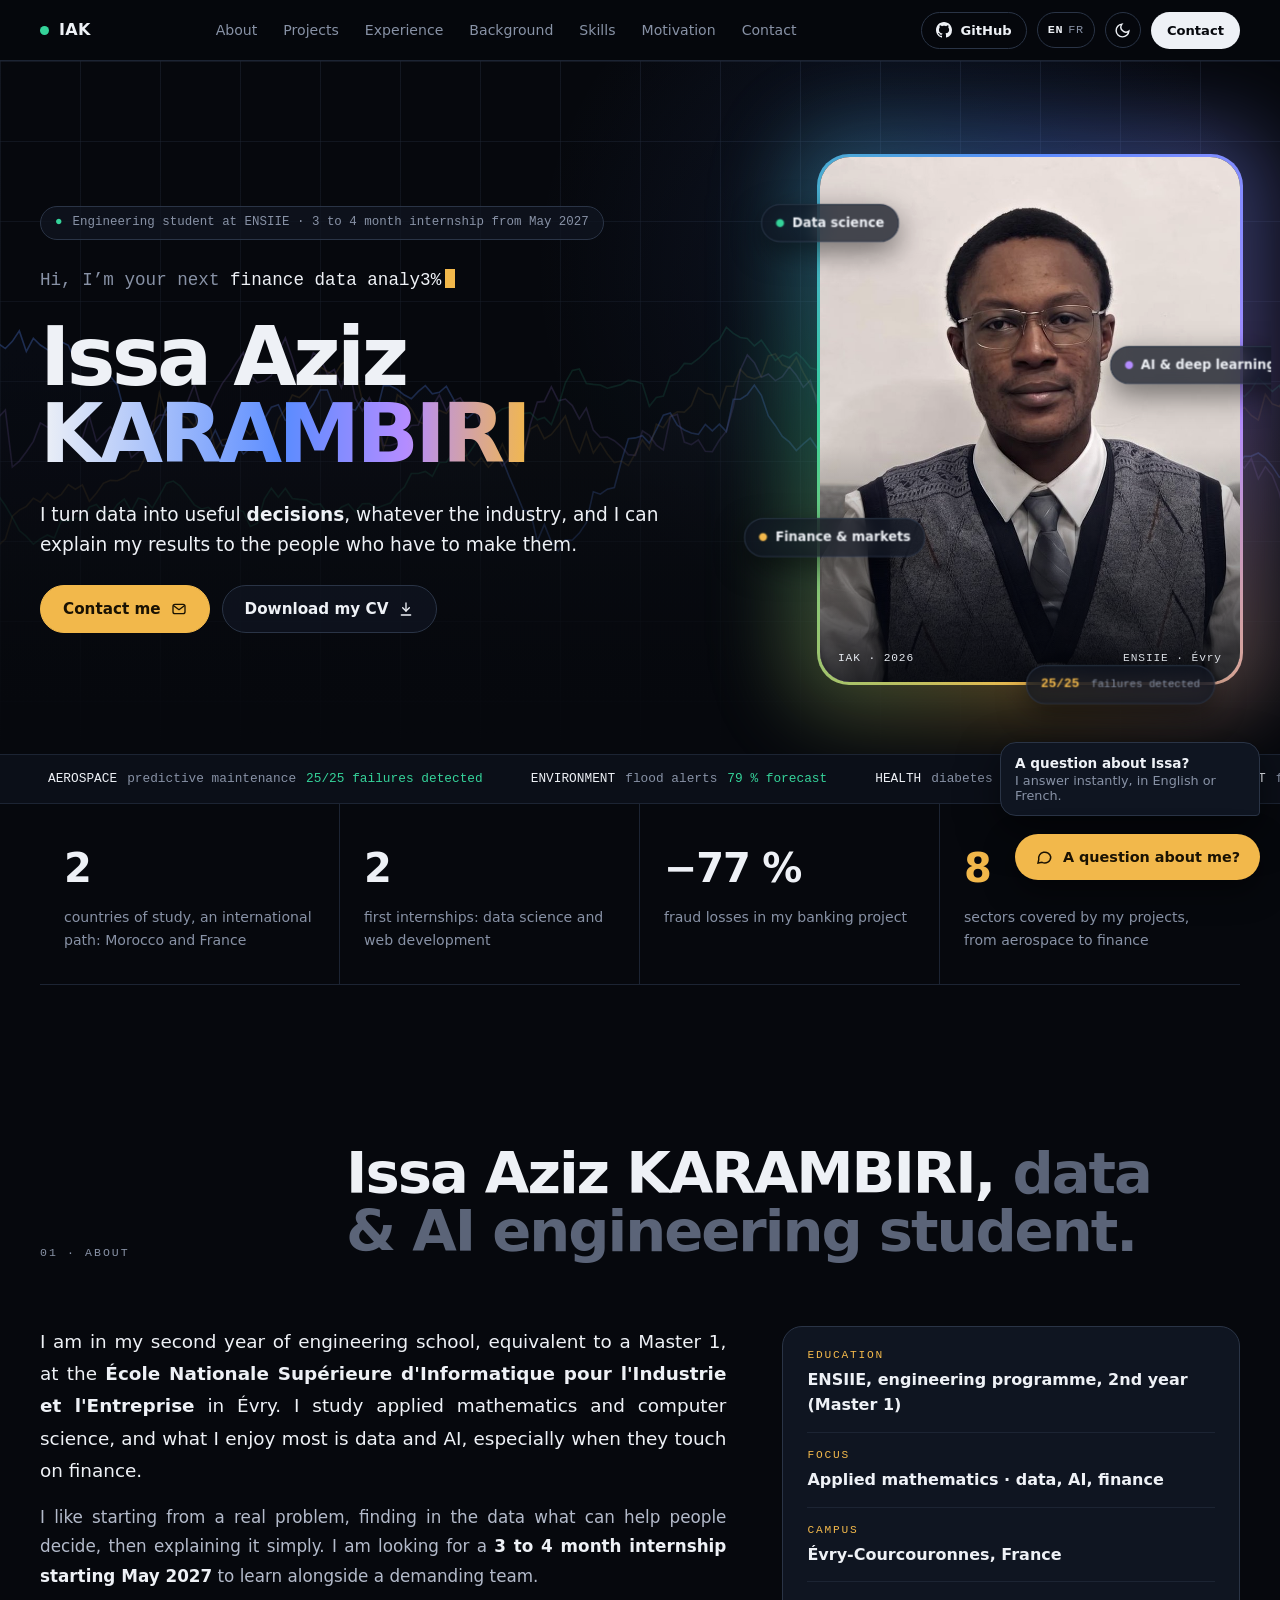
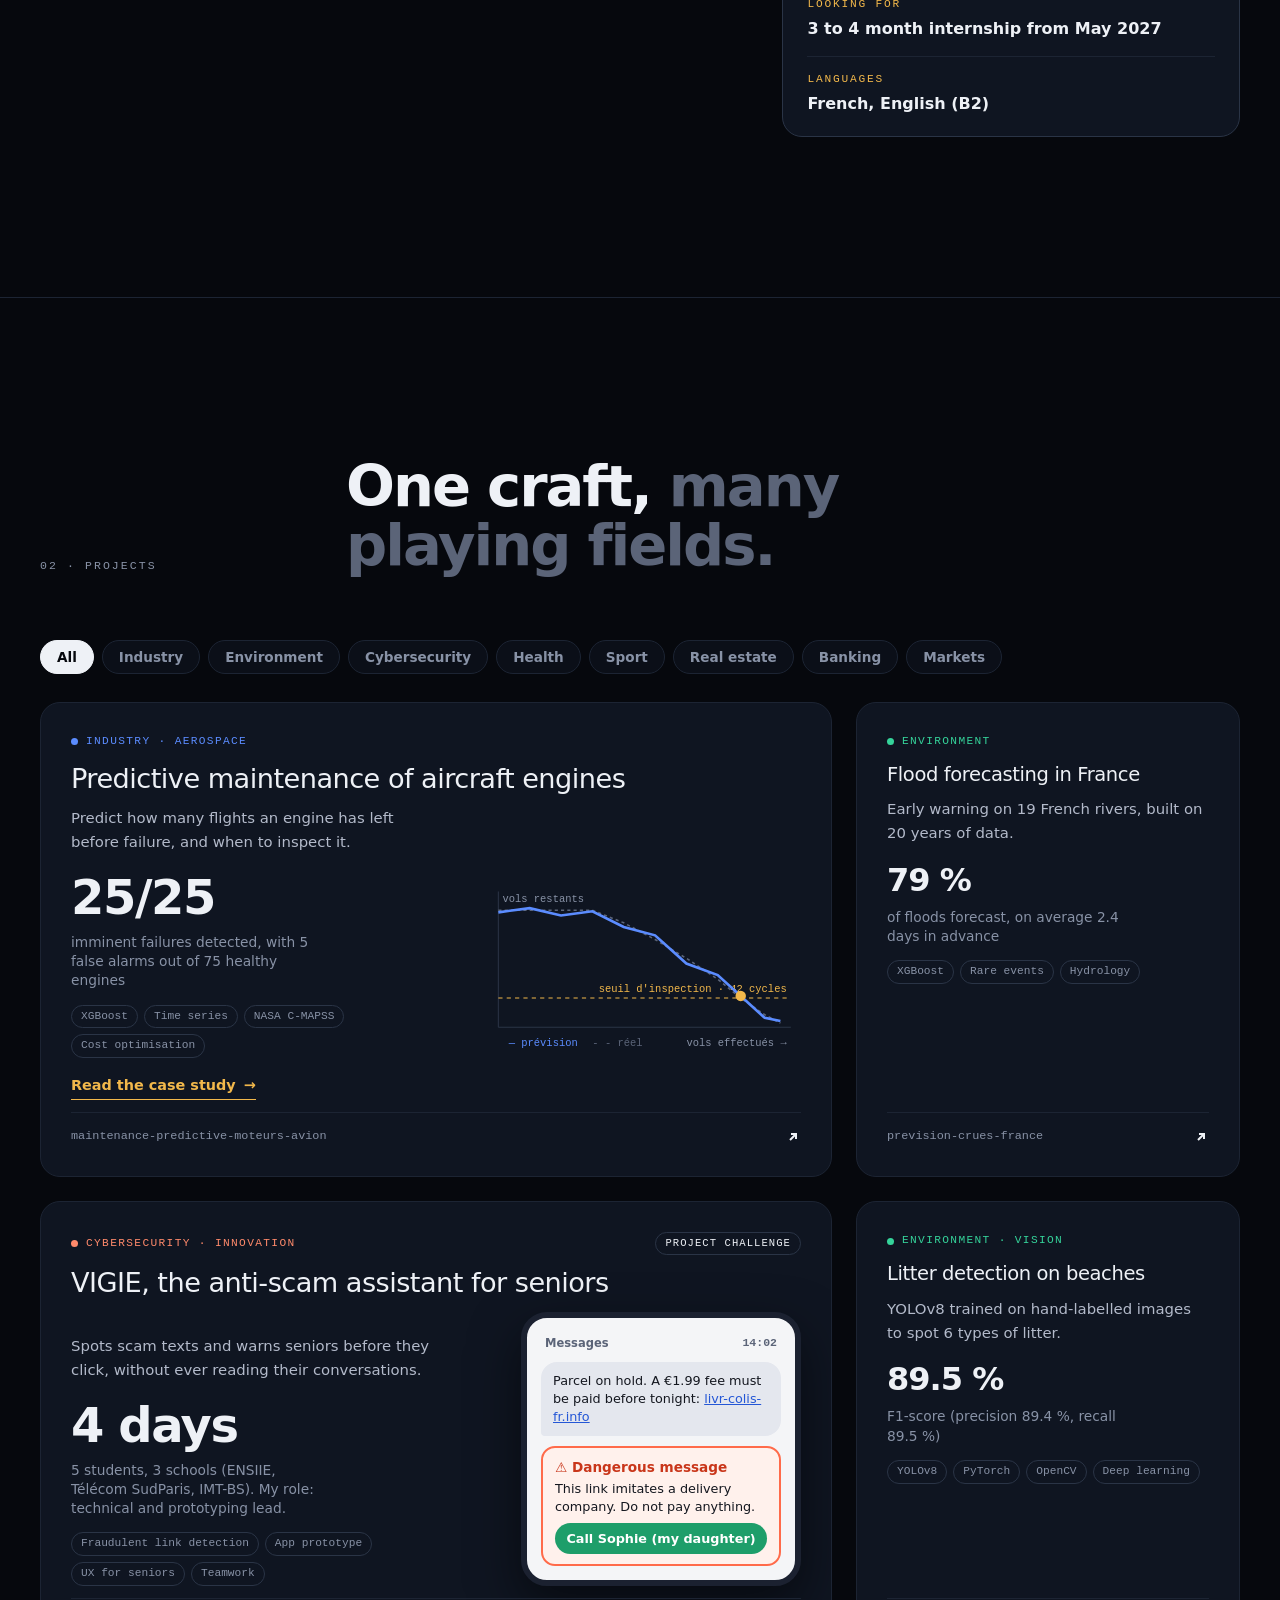
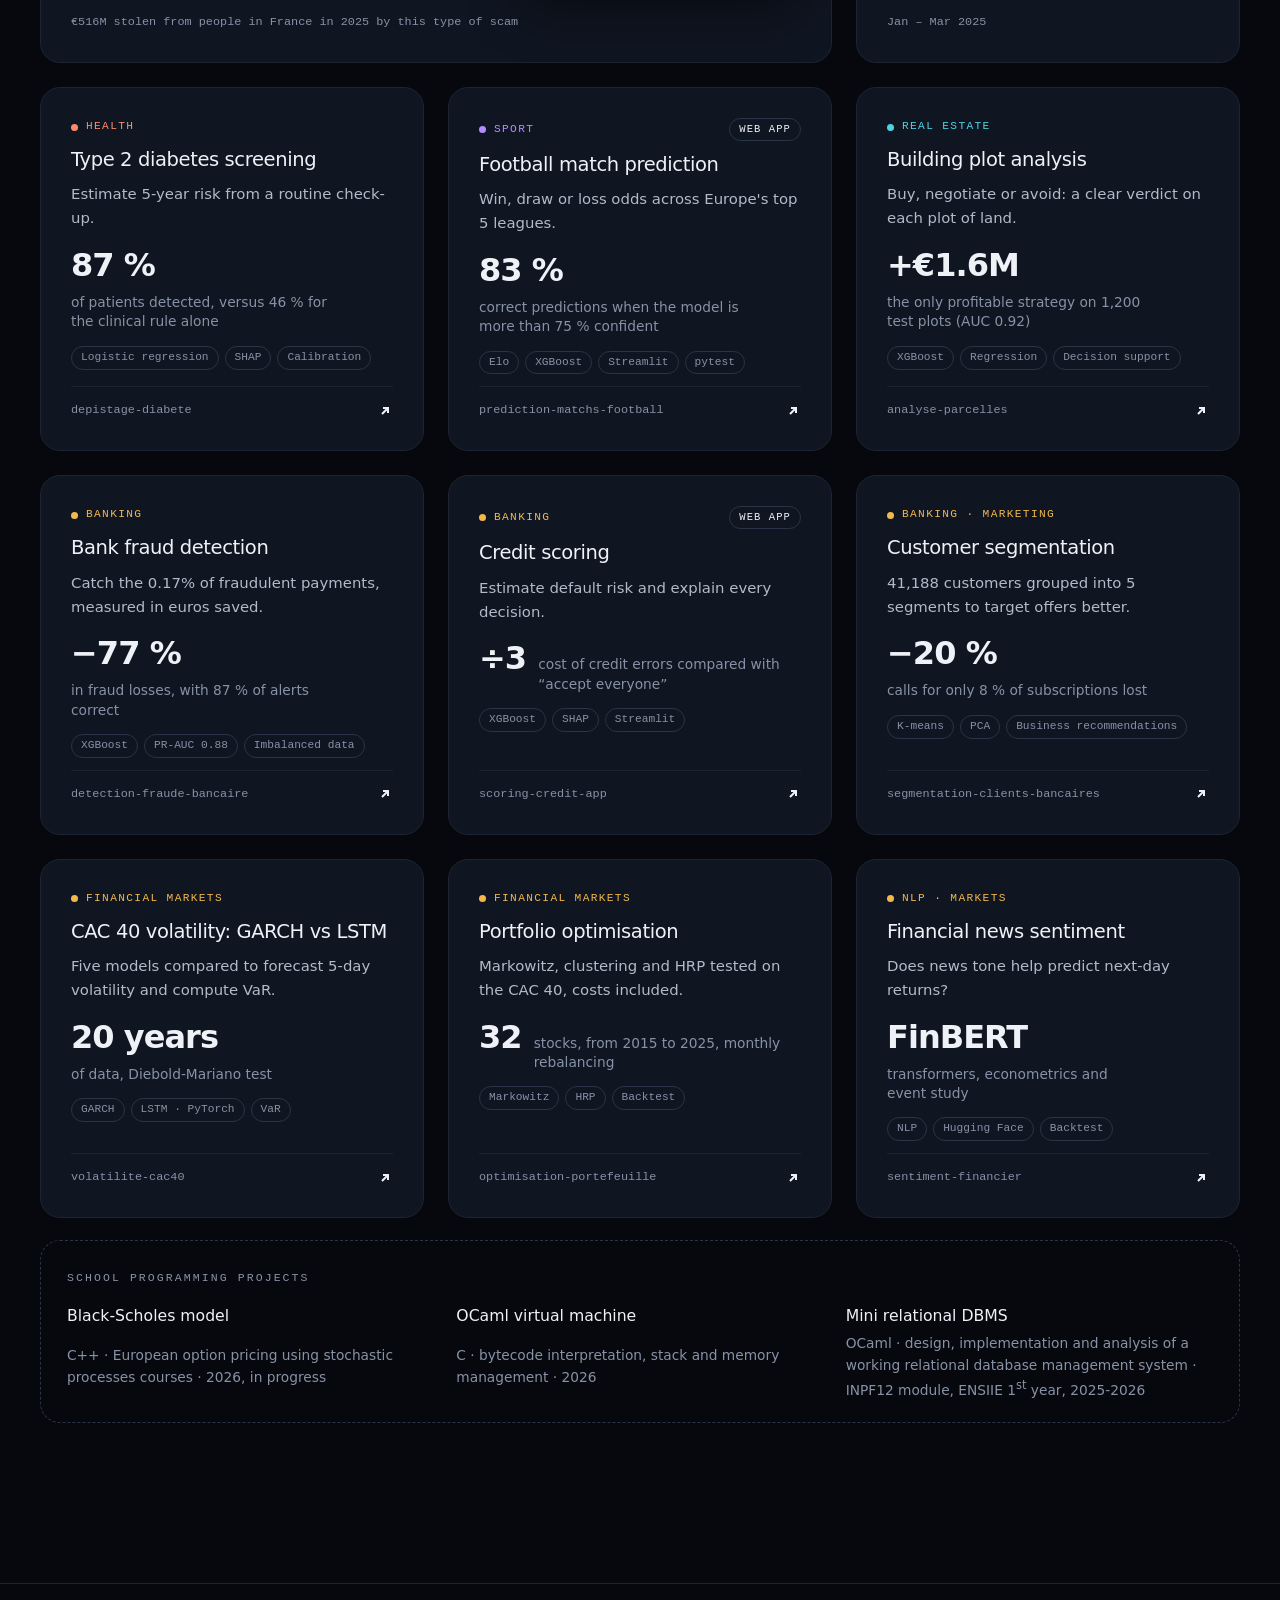
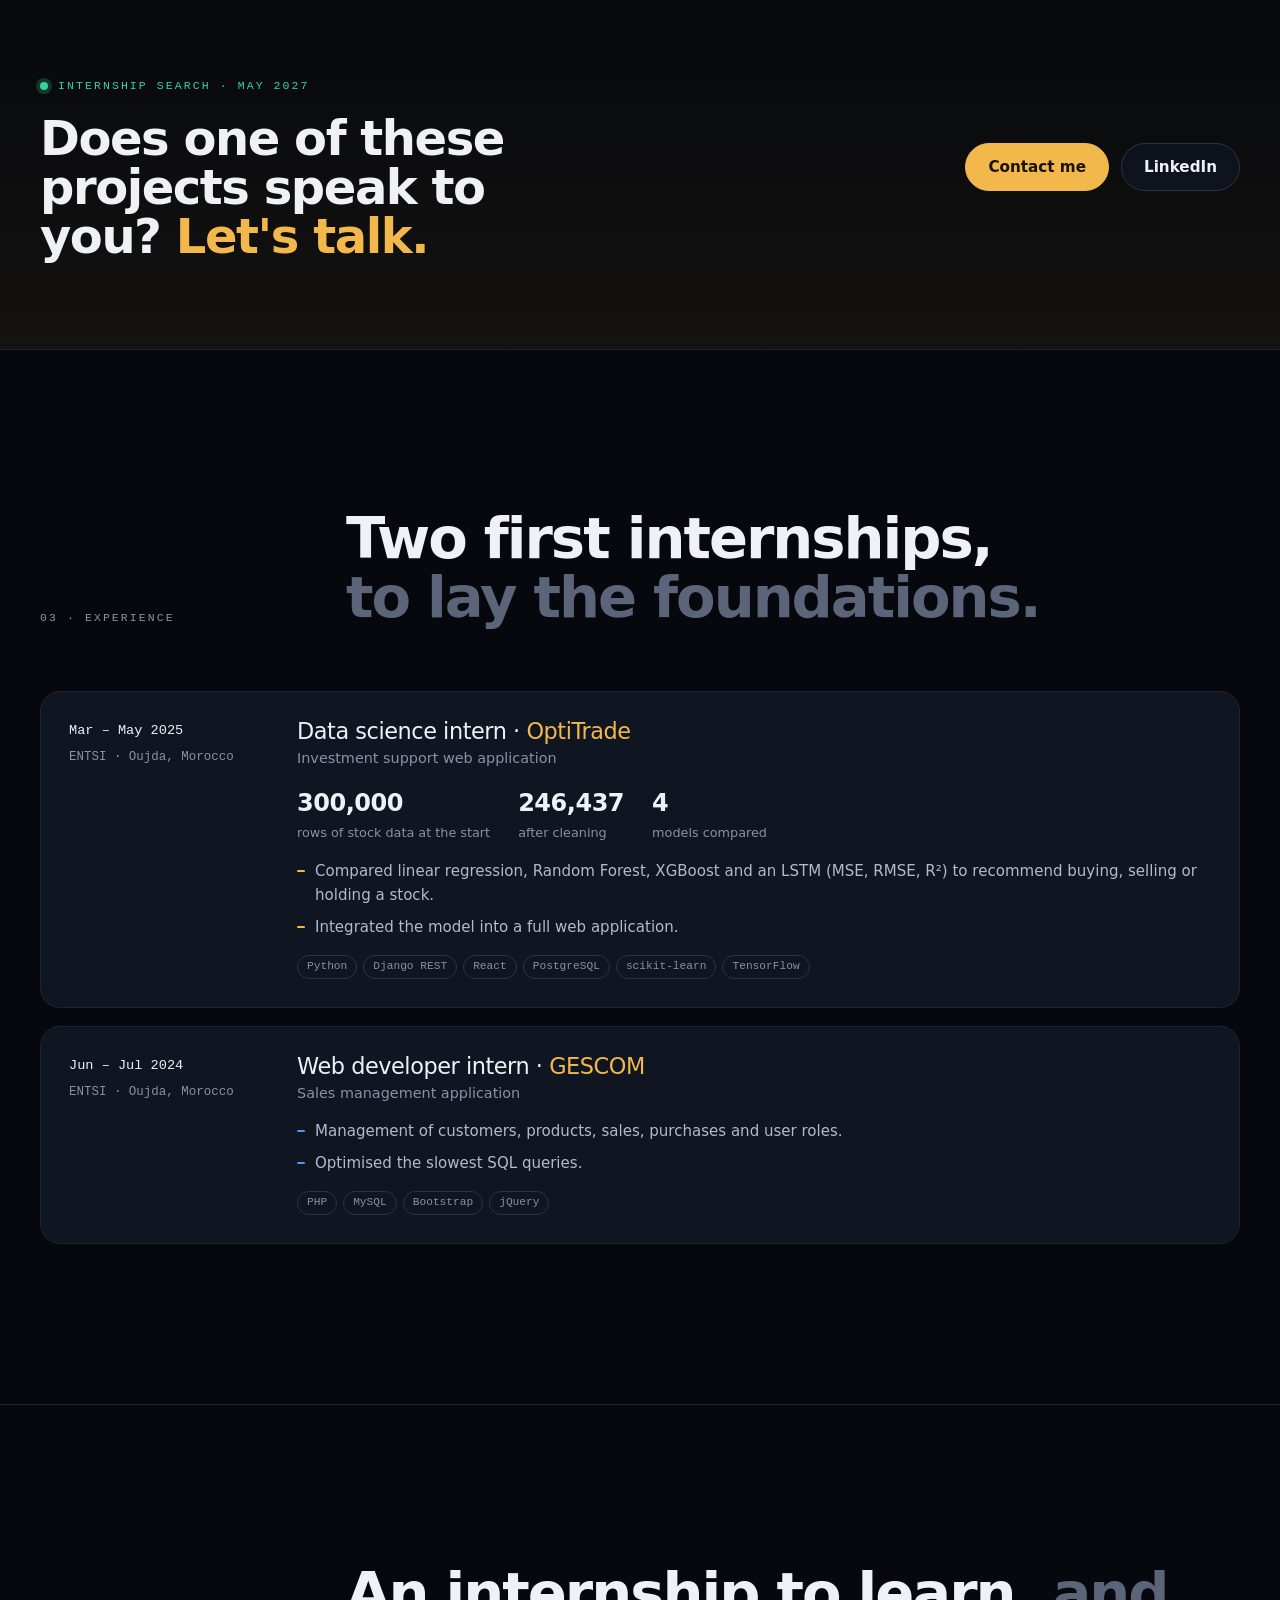
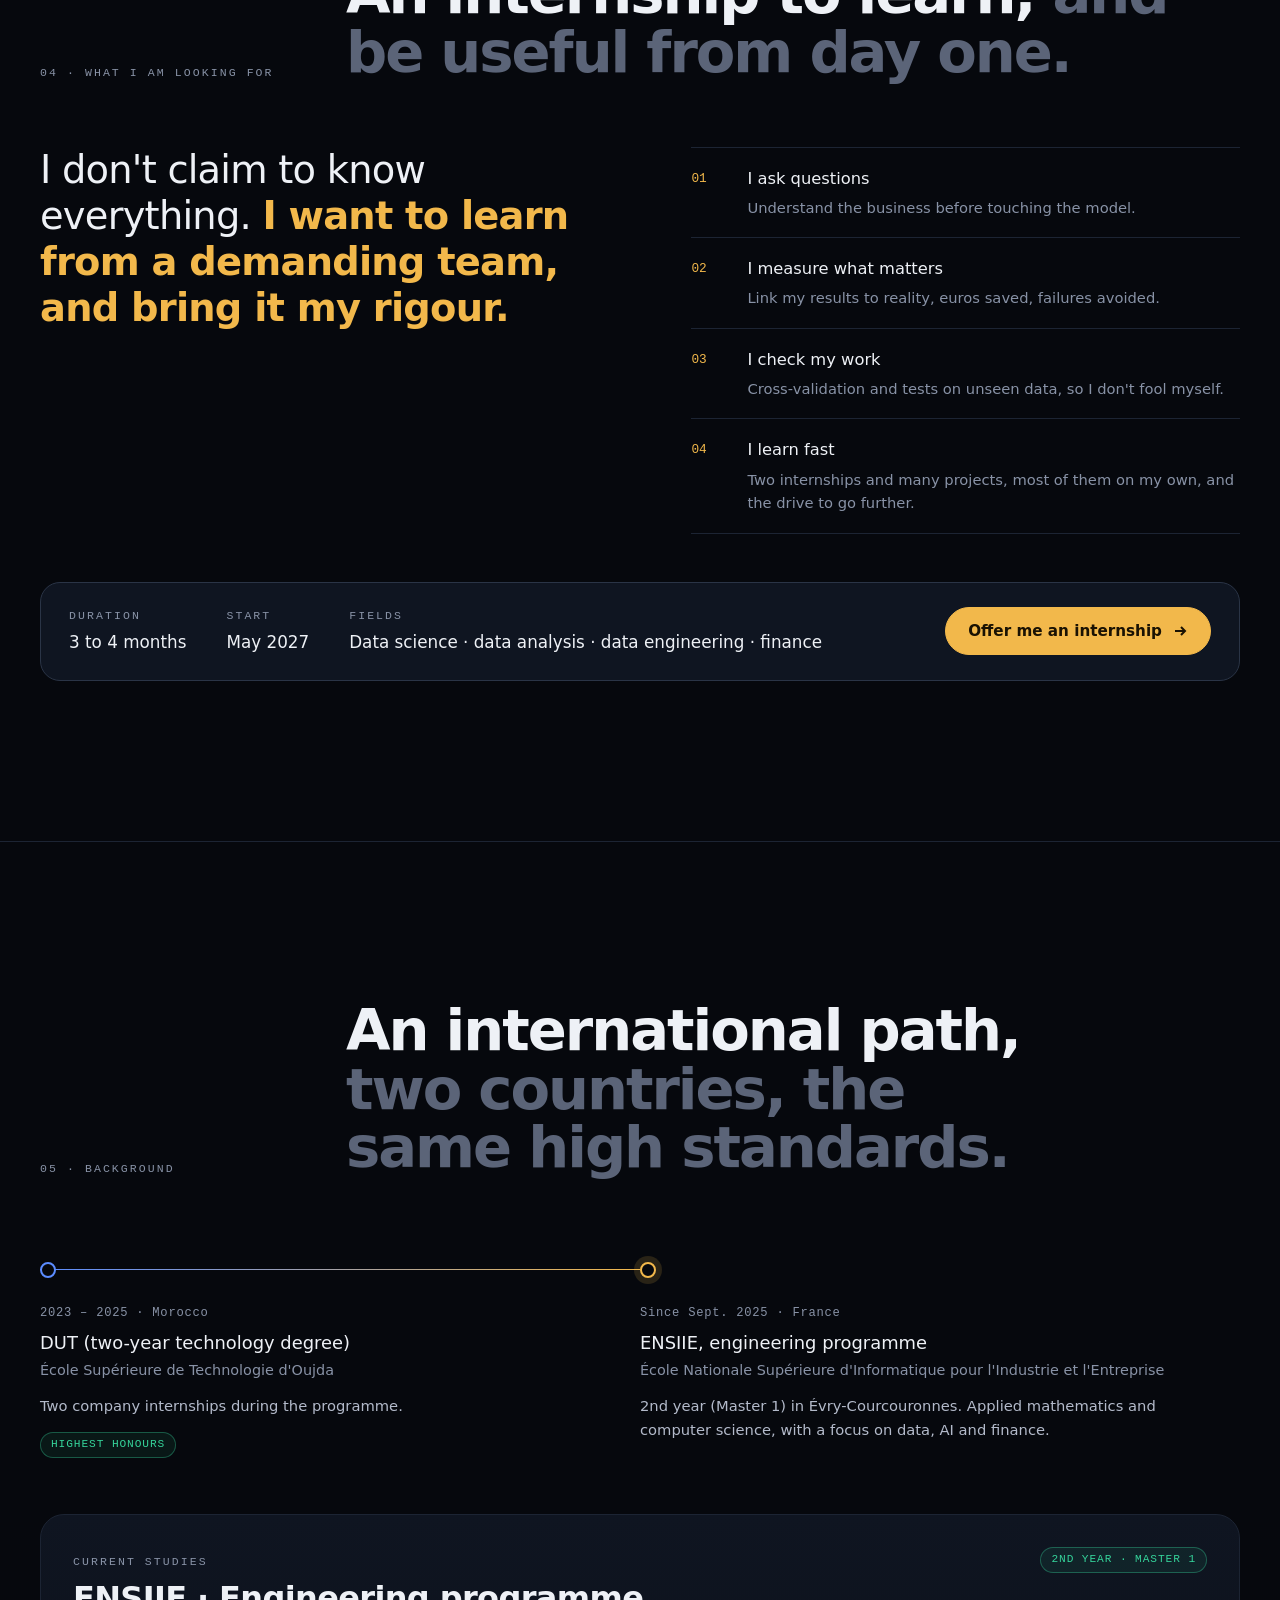
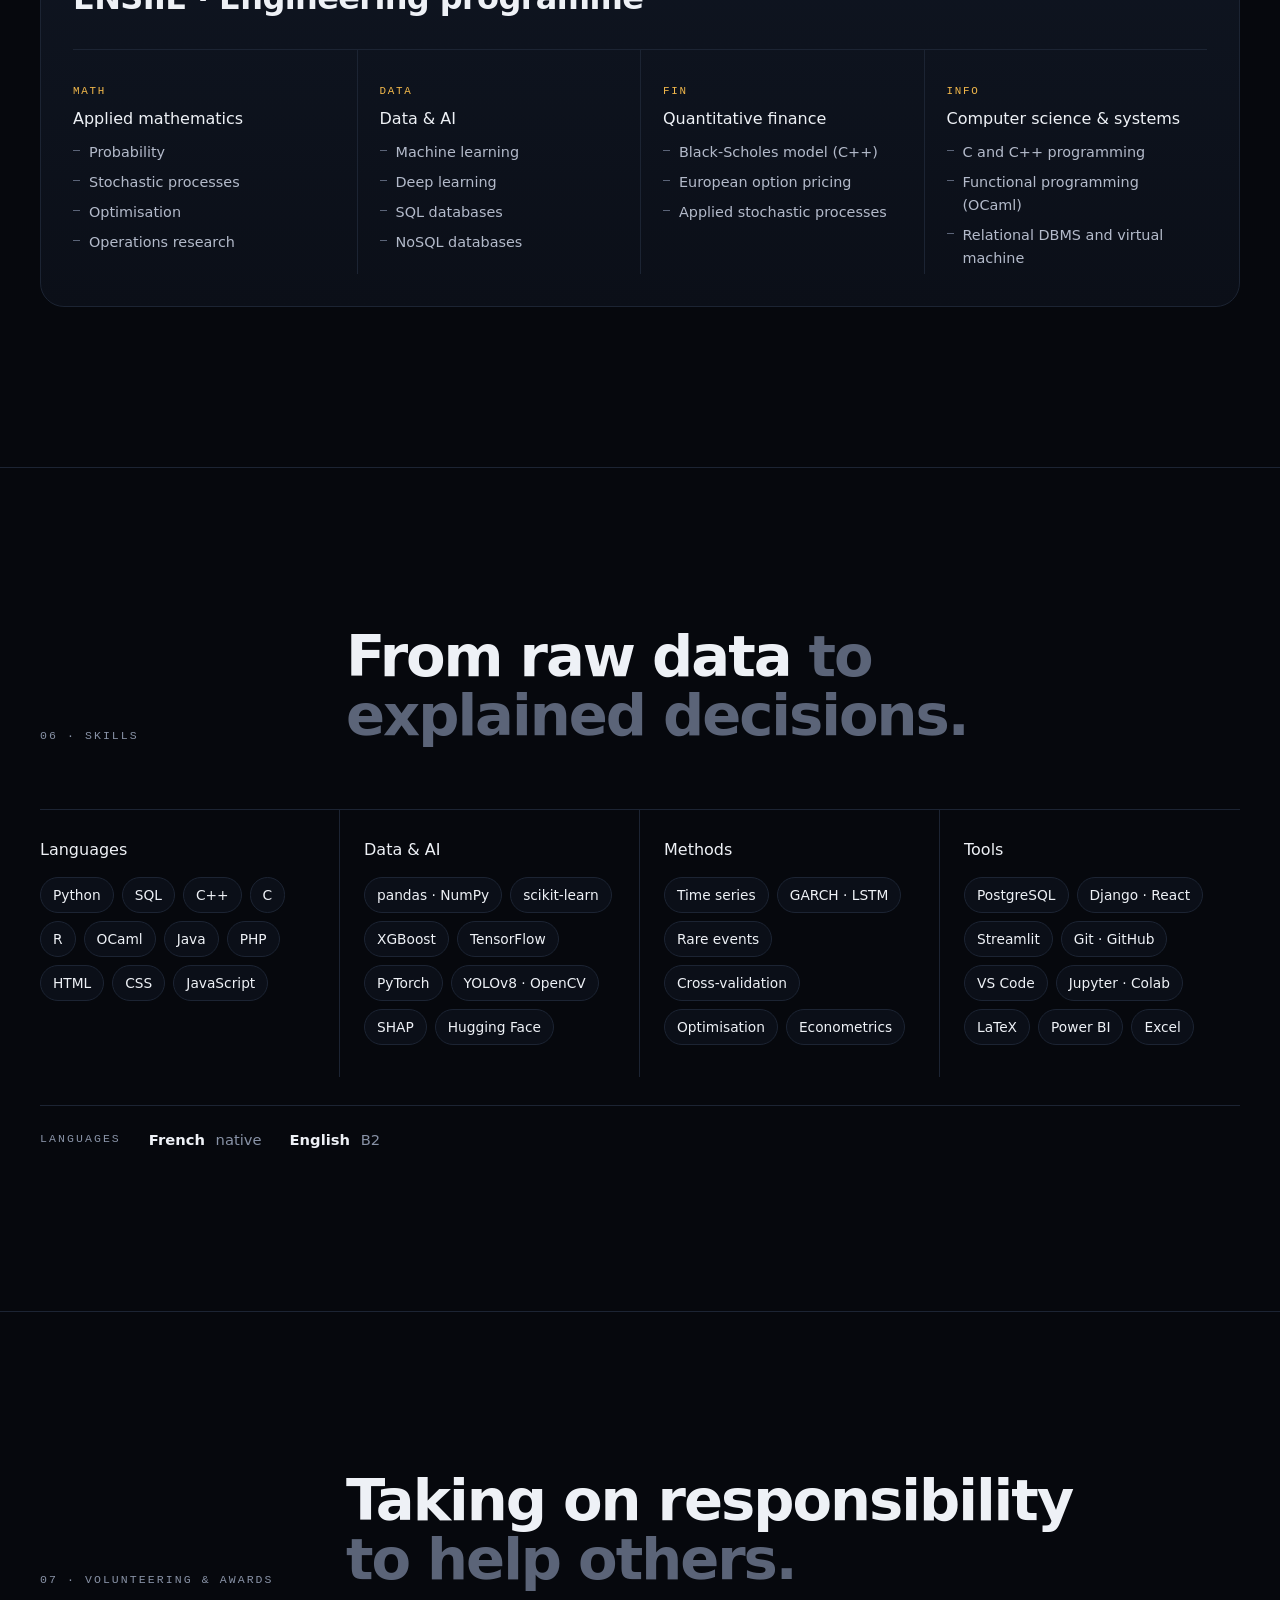
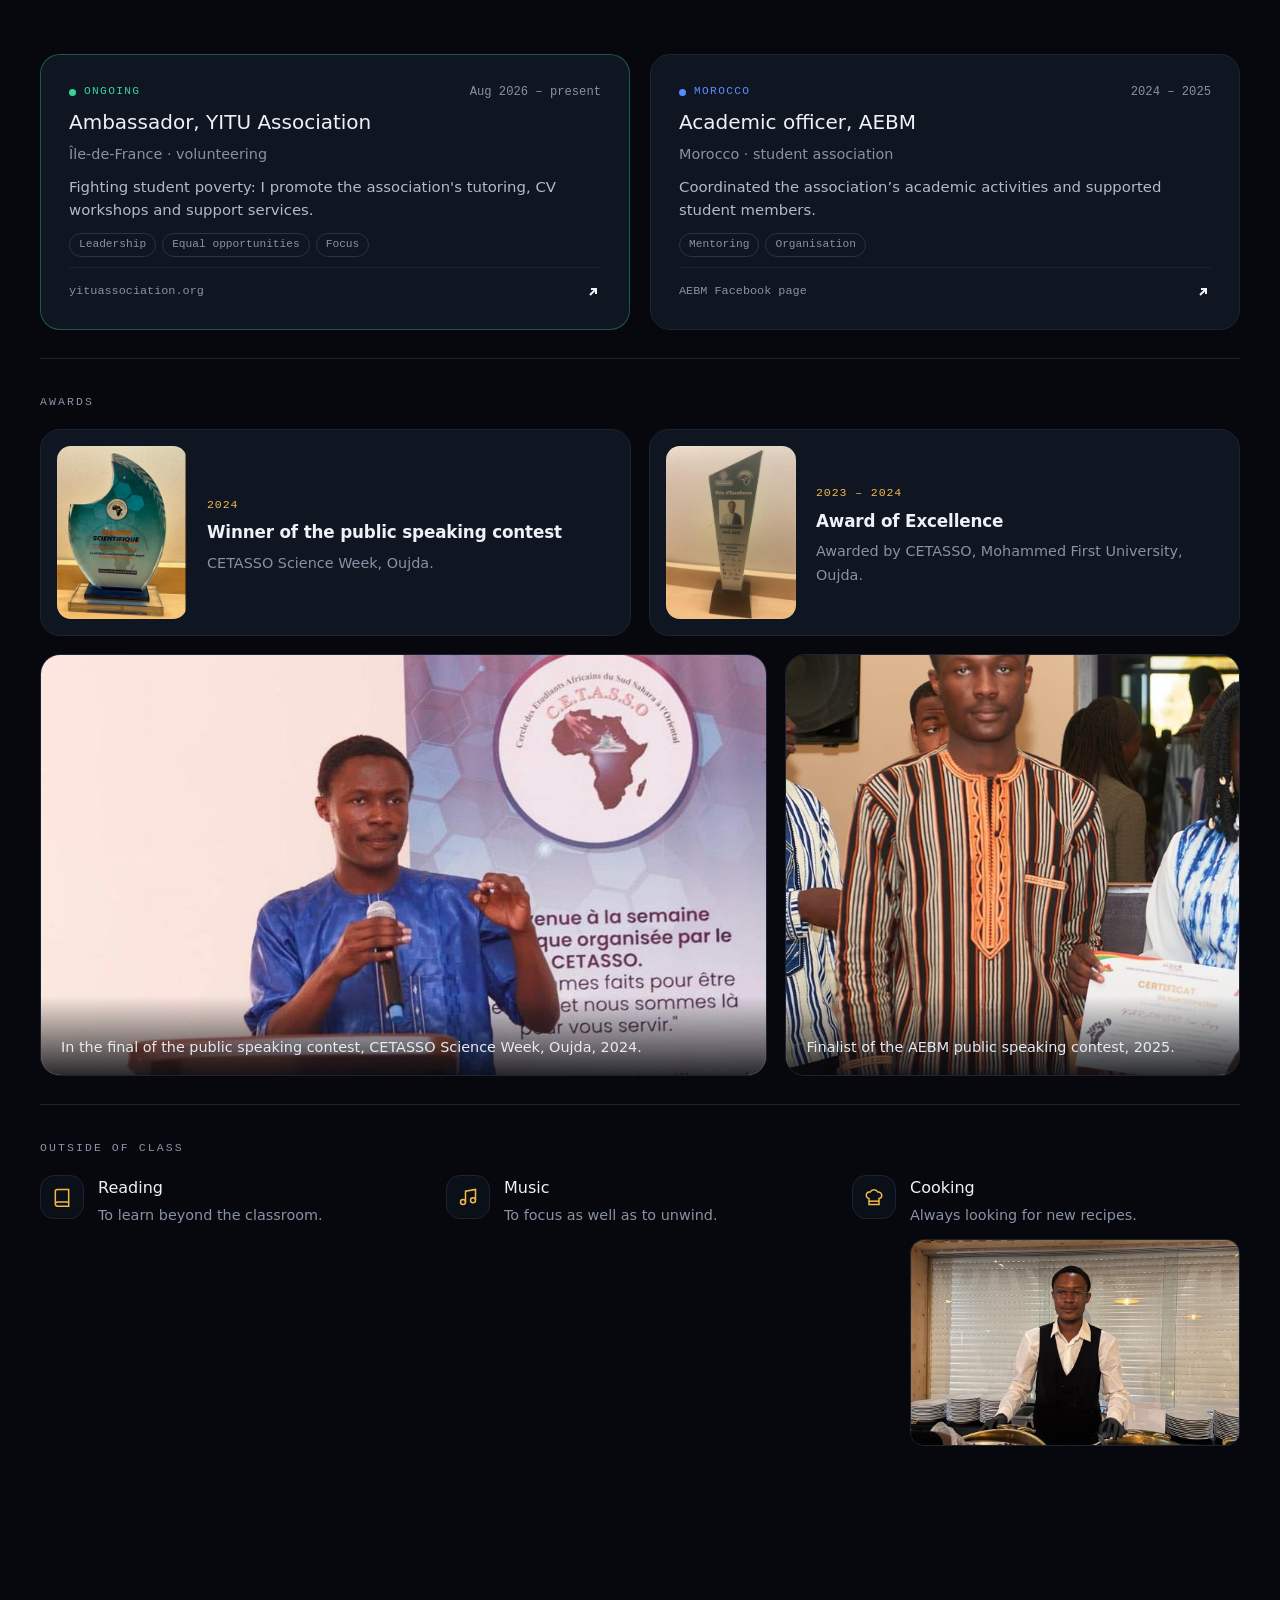
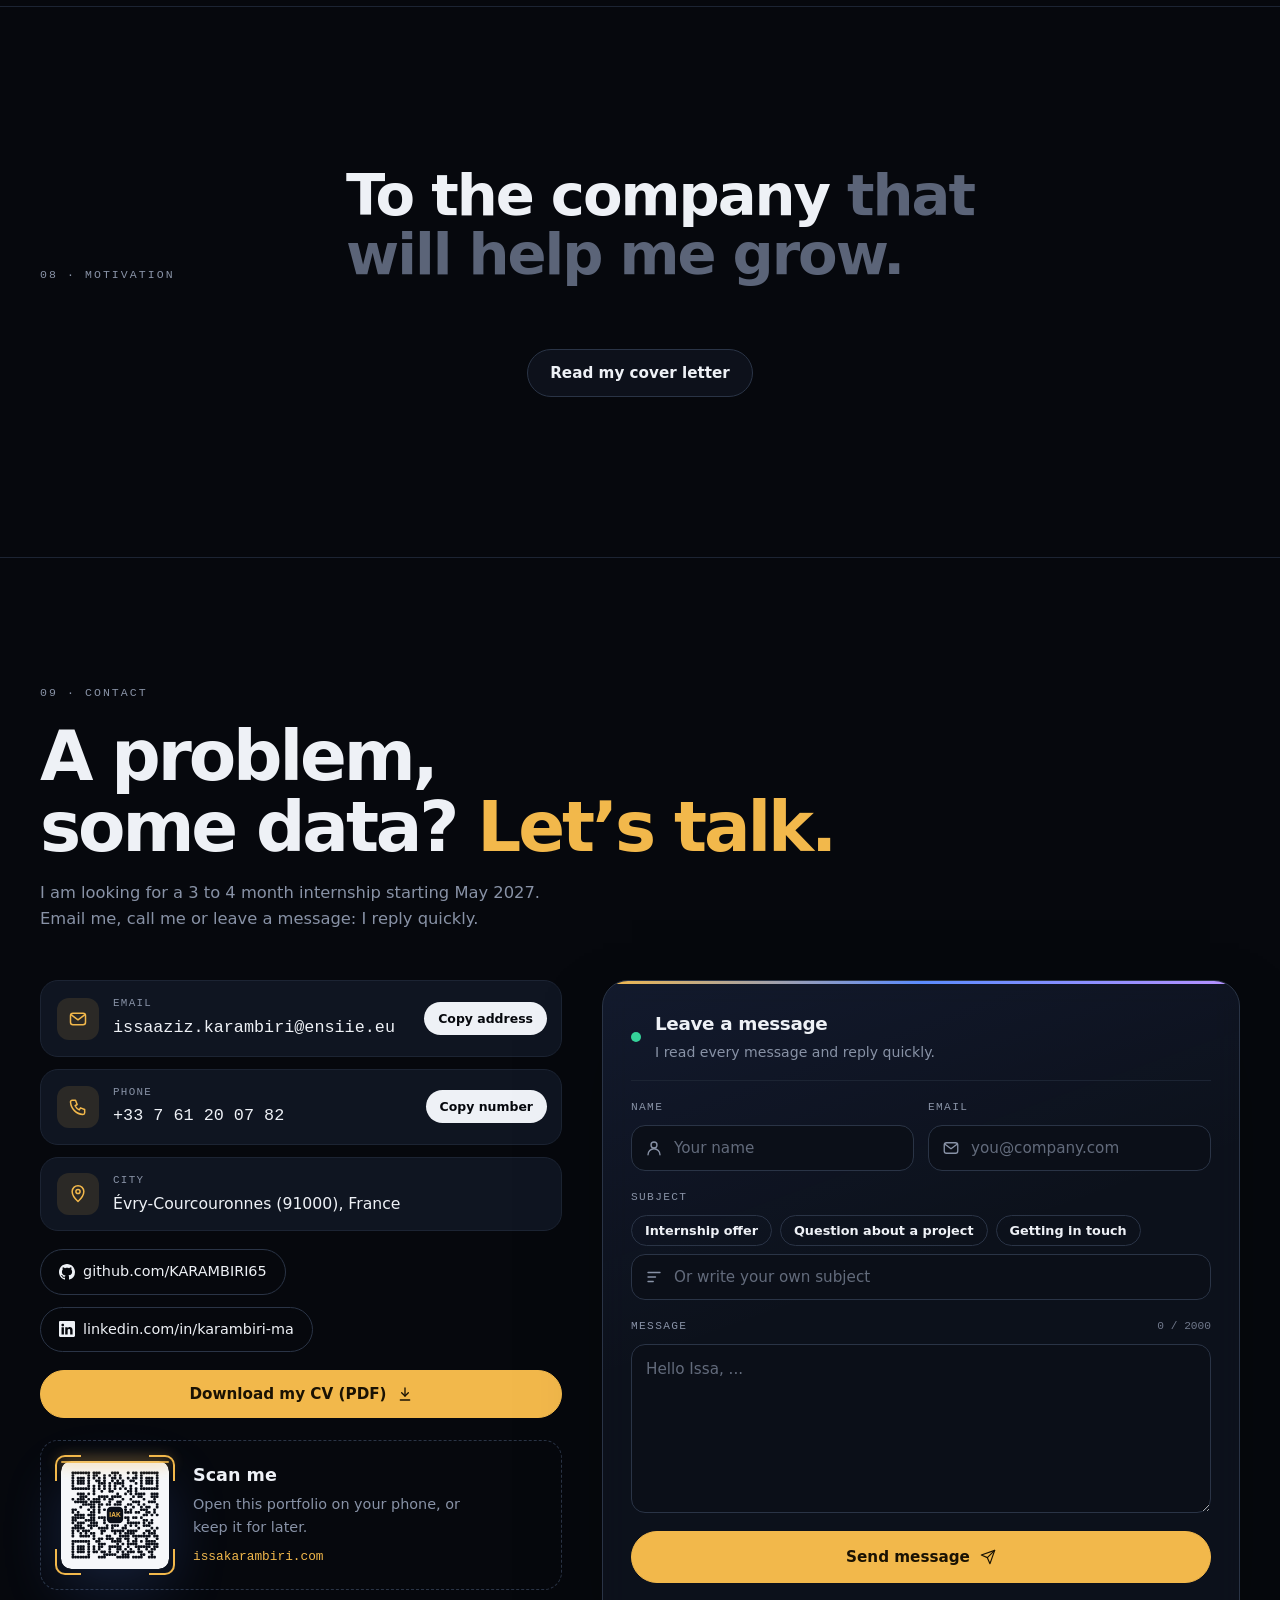
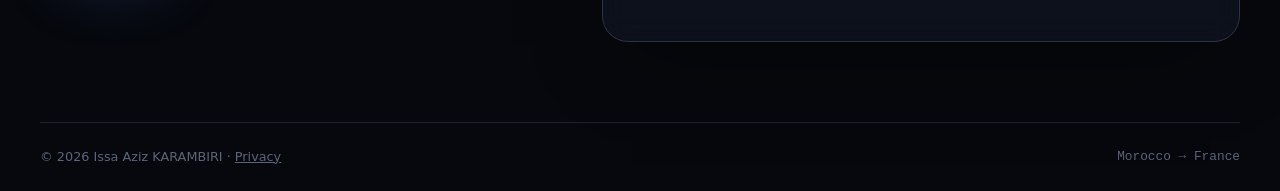
==== commit 17fd1388: "Add files via upload" ====
--- a/index.html
+++ b/index.html
@@ -5,7 +5,7 @@
 <meta http-equiv="Content-Security-Policy" content="default-src 'self'; script-src 'self' 'sha256-6Rut42TlHrEi/Ro8UmeyxJG2ixCqytkI/O0NN2TiLVs=' https://gc.zgo.at; style-src 'self' 'unsafe-inline' https://fonts.googleapis.com; font-src https://fonts.gstatic.com; img-src 'self' data: https://karambiri65.goatcounter.com; connect-src 'self' https://api.web3forms.com https://api.emailjs.com https://dns.google https://cloudflare-dns.com https://karambiri65.goatcounter.com; object-src 'none'; base-uri 'self'; form-action 'self'; upgrade-insecure-requests">
 <meta name="referrer" content="strict-origin-when-cross-origin">
 <meta name="viewport" content="width=device-width, initial-scale=1, viewport-fit=cover">
-<title>Issa Aziz KARAMBIRI</title>
+<title>Issa Aziz KARAMBIRI · Data science, IA et finance</title>
 <meta name="claude:viewport-fit-sides" content="cover">
 <meta name="description" content="Issa Aziz KARAMBIRI, élève ingénieur en mathématiques appliquées : data science, IA et machine learning, de la santé à l'industrie et à la finance.">
 <meta name="author" content="Issa Aziz KARAMBIRI">
@@ -29,7 +29,8 @@
 <meta name="twitter:title" content="Issa Aziz KARAMBIRI · Data science, IA et finance">
 <meta name="twitter:description" content="Élève ingénieur à l'ENSIIE. Projets en data science, IA et finance.">
 <meta name="twitter:image" content="https://issakarambiri.com/images/og-image.jpg">
-<script type="application/ld+json">{"@context":"https://schema.org","@type":"Person","name":"Issa Aziz KARAMBIRI","url":"https://issakarambiri.com/","image":"https://issakarambiri.com/images/photo-issa.jpg","jobTitle":"Élève ingénieur data science et IA","email":"mailto:issaaziz.karambiri@ensiie.eu","address":{"@type":"PostalAddress","addressLocality":"Évry-Courcouronnes","postalCode":"91000","addressCountry":"FR"},"alumniOf":[{"@type":"CollegeOrUniversity","name":"École Nationale Supérieure d'Informatique pour l'Industrie et l'Entreprise (ENSIIE)"}],"knowsAbout":["Data science","Machine learning","Intelligence artificielle","Finance","Python","SQL"],"sameAs":["https://github.com/KARAMBIRI65","https://www.linkedin.com/in/karambiri-ma"]}</script>
+<script type="application/ld+json">{"@context":"https://schema.org","@type":"Person","@id":"https://issakarambiri.com/#issa","name":"Issa Aziz KARAMBIRI","givenName":"Issa Aziz","familyName":"KARAMBIRI","alternateName":["Issa KARAMBIRI","Aziz KARAMBIRI","Issa Aziz Karambiri"],"url":"https://issakarambiri.com/","image":"https://issakarambiri.com/images/photo-issa.jpg","jobTitle":"Élève ingénieur data science et IA","email":"mailto:issaaziz.karambiri@ensiie.eu","address":{"@type":"PostalAddress","addressLocality":"Évry-Courcouronnes","postalCode":"91000","addressCountry":"FR"},"alumniOf":[{"@type":"CollegeOrUniversity","name":"École Nationale Supérieure d'Informatique pour l'Industrie et l'Entreprise (ENSIIE)"}],"knowsAbout":["Data science","Machine learning","Intelligence artificielle","Finance","Python","SQL"],"sameAs":["https://github.com/KARAMBIRI65","https://www.linkedin.com/in/karambiri-ma"]}</script>
+<script type="application/ld+json">{"@context":"https://schema.org","@type":"WebSite","name":"Issa Aziz KARAMBIRI","alternateName":"issakarambiri.com","url":"https://issakarambiri.com/","author":{"@id":"https://issakarambiri.com/#issa"}}</script>
 <link rel="preconnect" href="https://fonts.googleapis.com">
 <link rel="preconnect" href="https://fonts.gstatic.com" crossorigin>
 <link rel="stylesheet" href="https://fonts.googleapis.com/css2?family=Caveat:wght@600&family=Unbounded:wght@300;500;700;900&family=Manrope:wght@400;500;600;700&family=JetBrains+Mono:wght@400;500&display=swap">
@@ -70,7 +71,7 @@
     <div class="hero-text">
       <div class="status"><b>●</b> Élève ingénieur à l'ENSIIE · Stage de 3 à 4 mois dès mai 2027</div>
       <p class="kicker">Je suis <span class="scramble" id="role">data scientist</span><span class="caret" aria-hidden="true"></span></p>
-      <h1 class="name"><span class="l"><span>Issa Aziz</span></span><span class="l"><span>KARAMBIRI</span></span></h1>
+      <h1 class="name"><span class="l"><span>Issa Aziz</span></span> <span class="l"><span>KARAMBIRI</span></span></h1>
       <p class="lede-p">Je transforme des données en <strong>décisions</strong> utiles, quel que soit le secteur, et je sais expliquer mes résultats à ceux qui doivent décider.</p>
       <div class="ctas">
         <a class="btn primary magnetic" href="#contact">Me contacter <svg viewBox="0 0 24 24" fill="none" stroke="currentColor" stroke-width="2" stroke-linecap="round" stroke-linejoin="round" aria-hidden="true"><rect x="3" y="5" width="18" height="14" rx="3"/><path d="m4 7 8 6 8-6"/></svg></a>
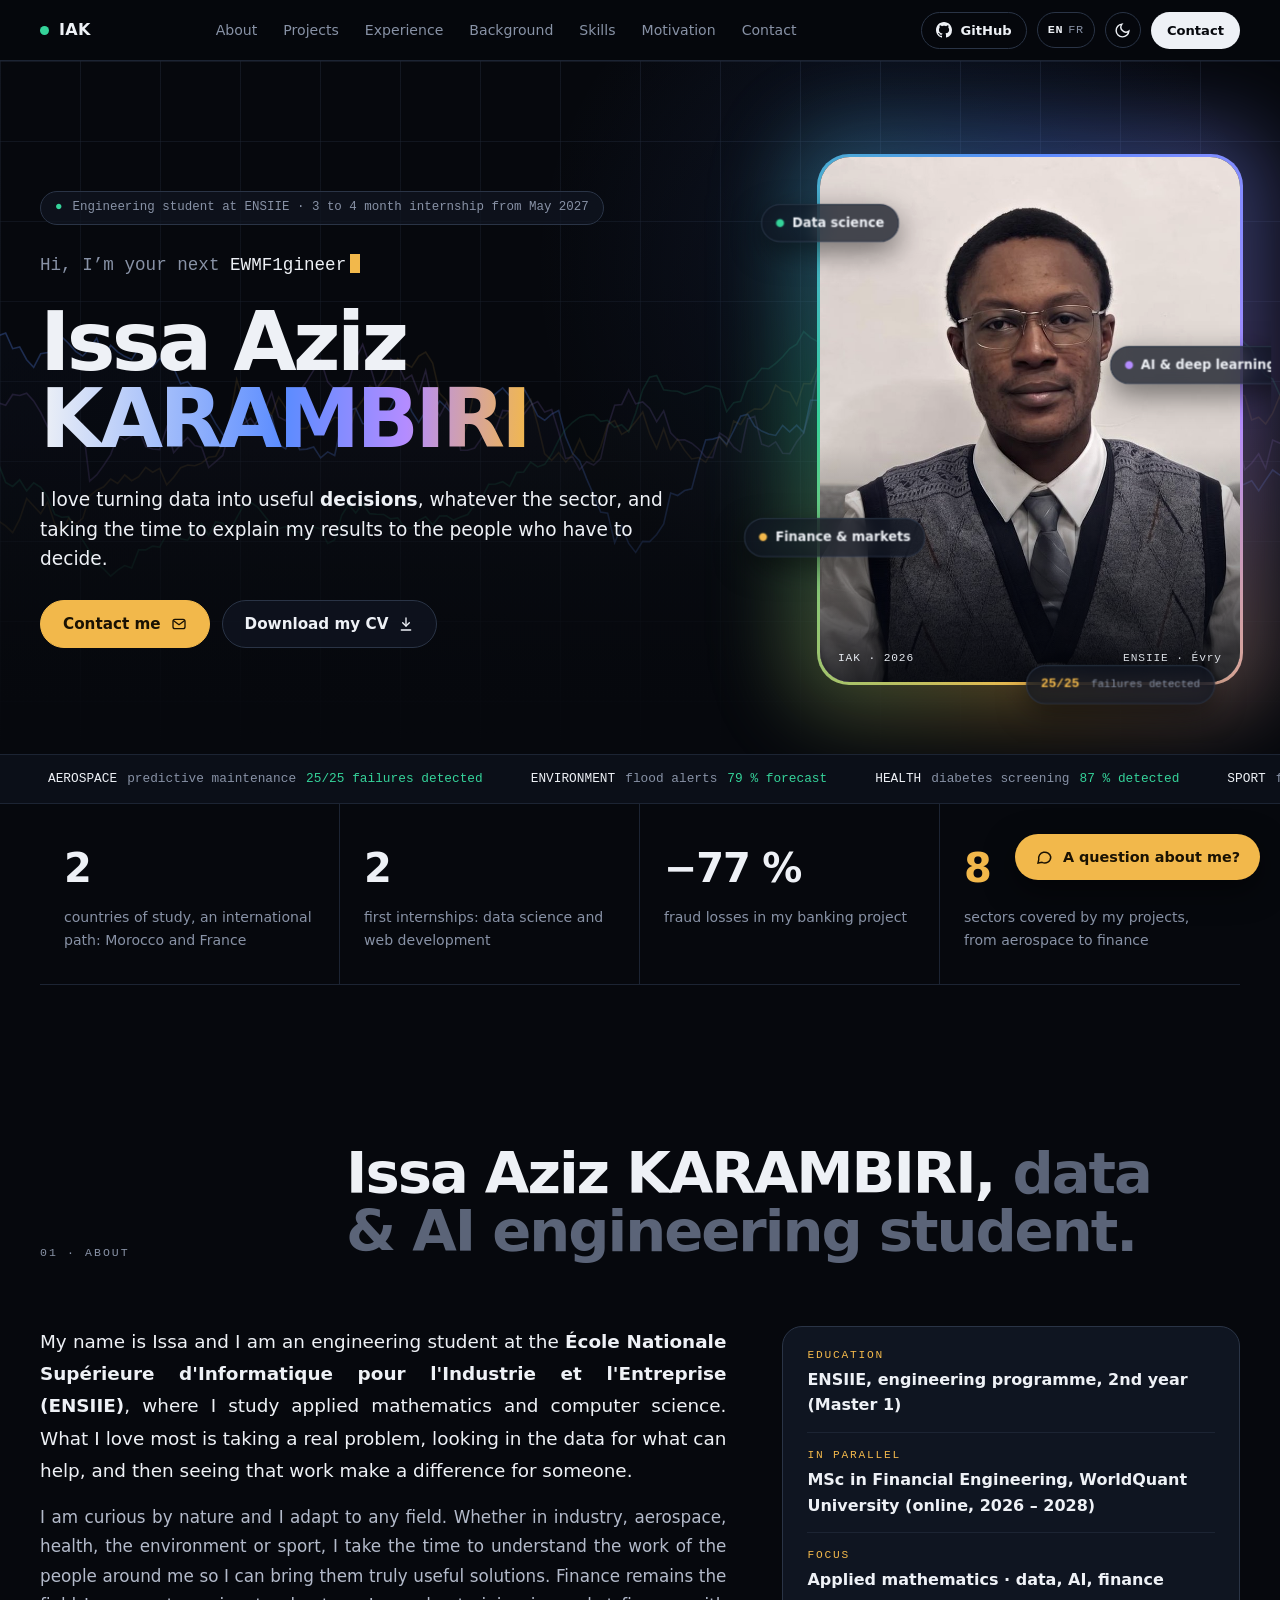
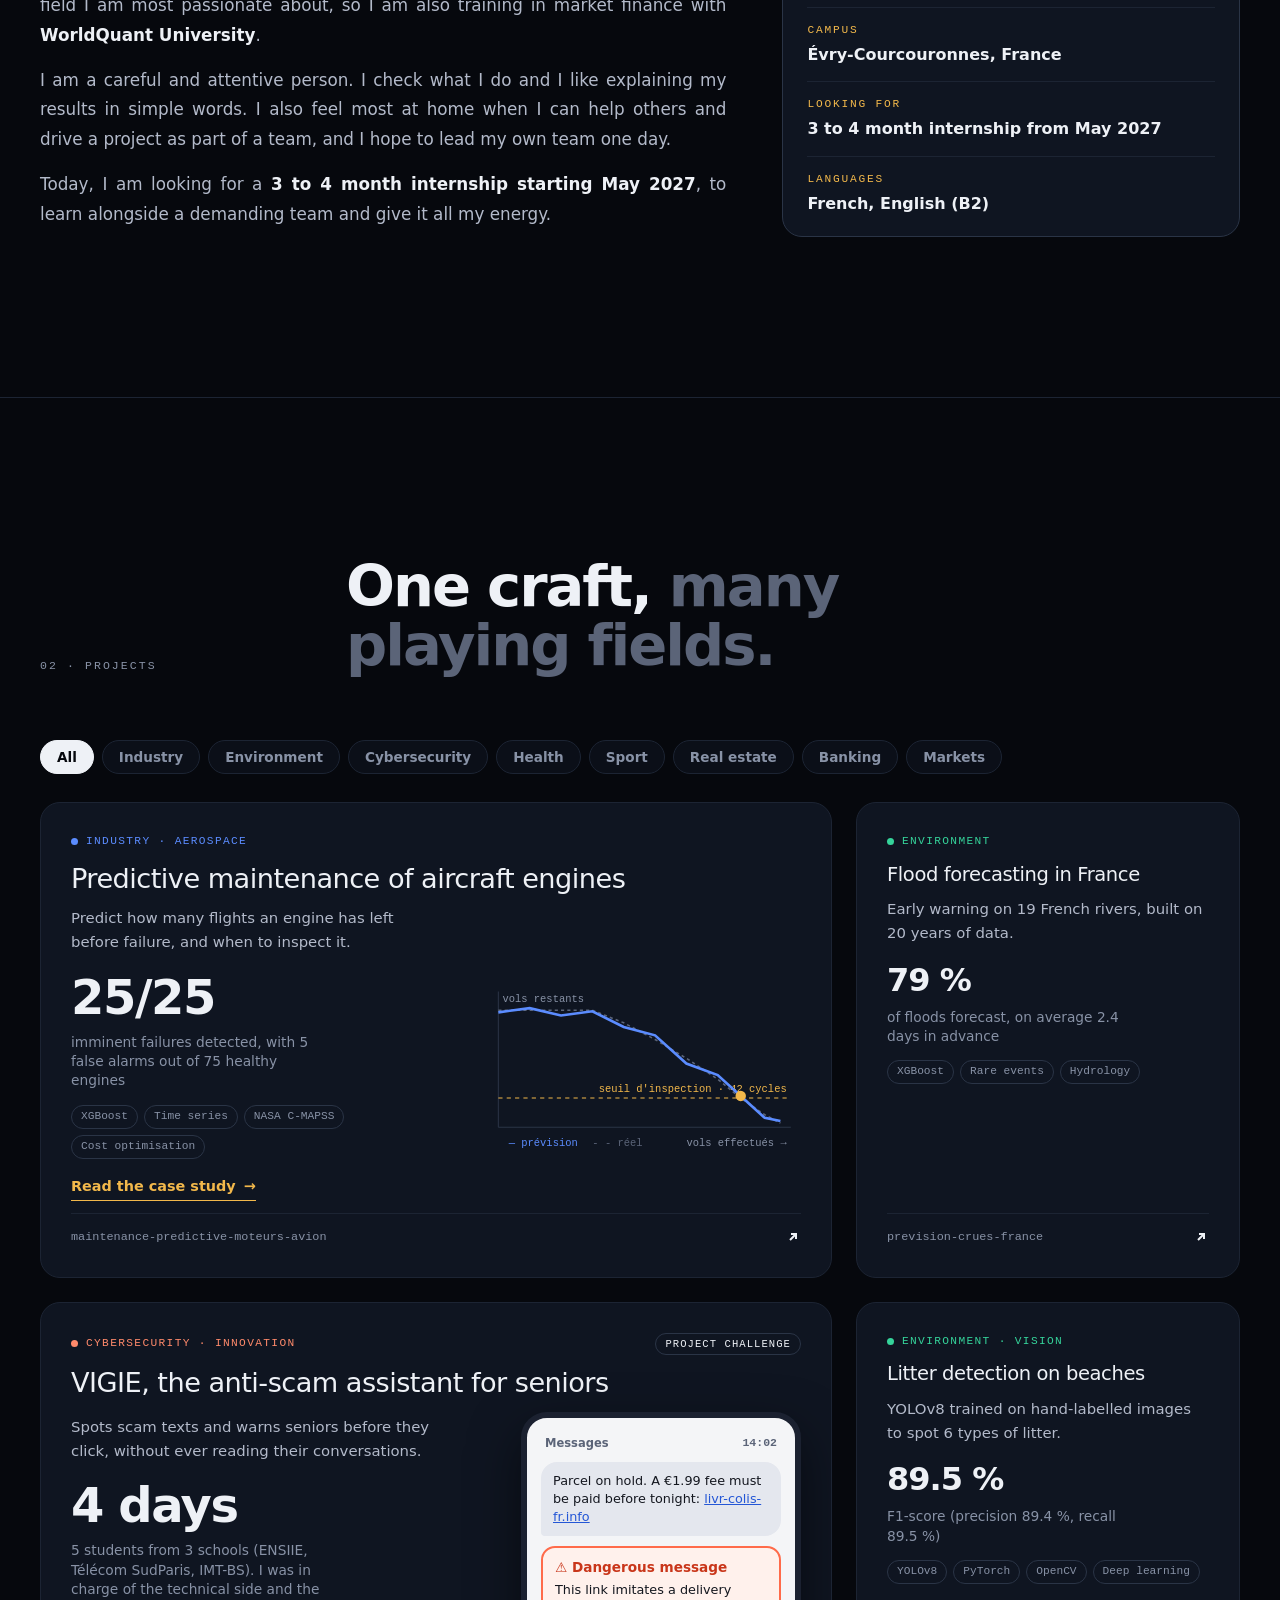
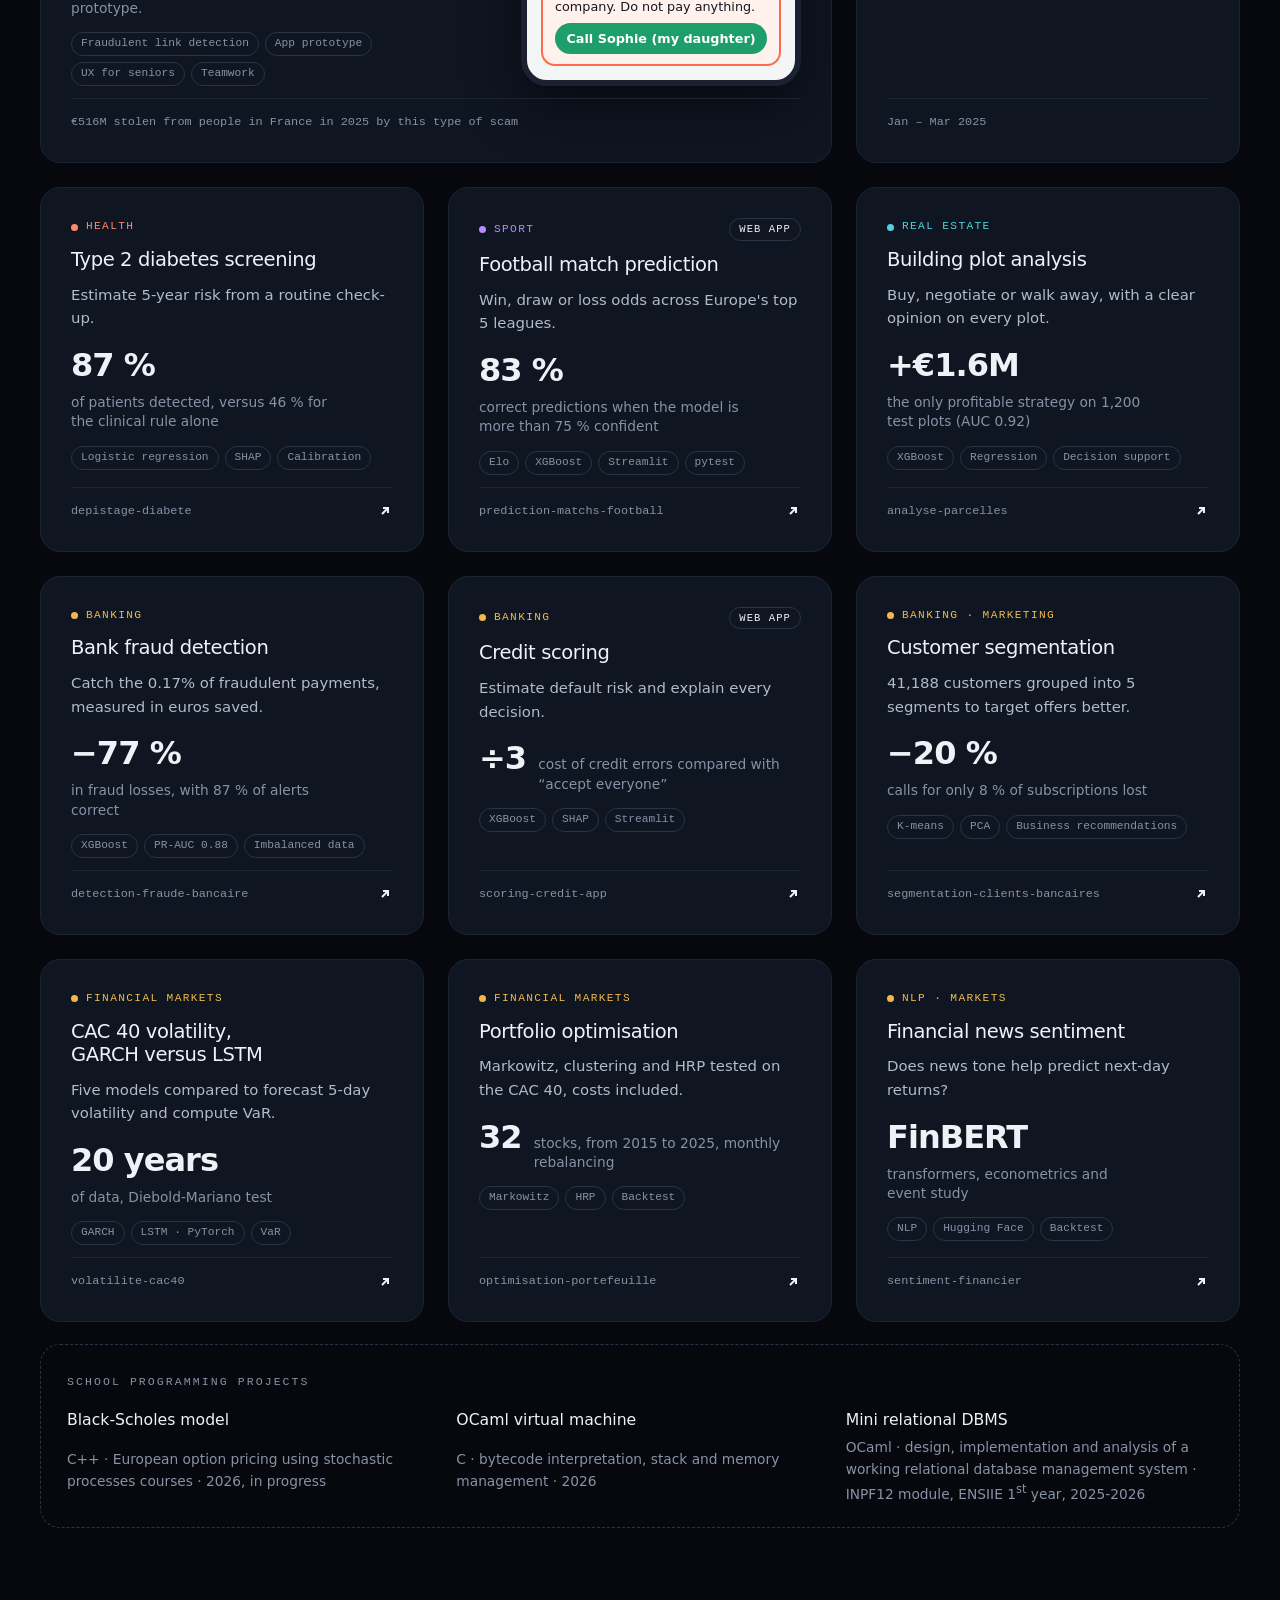
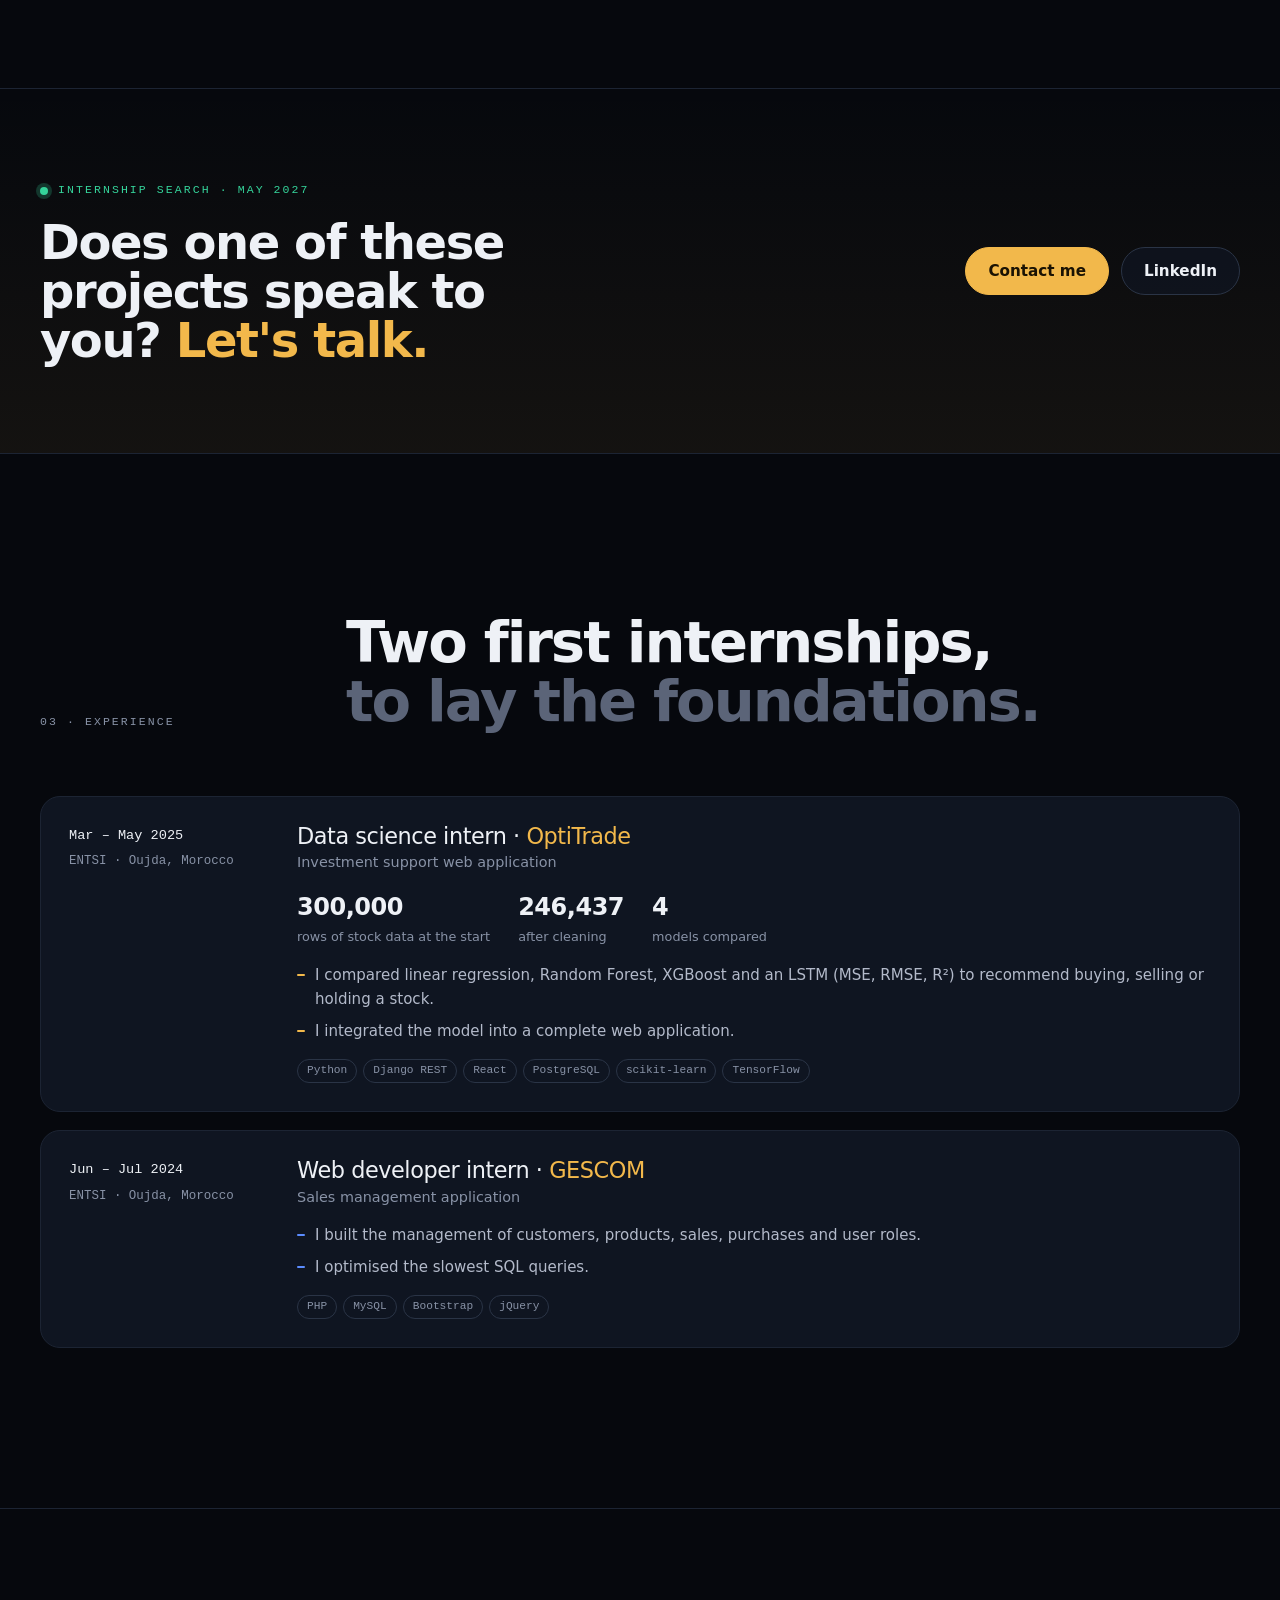
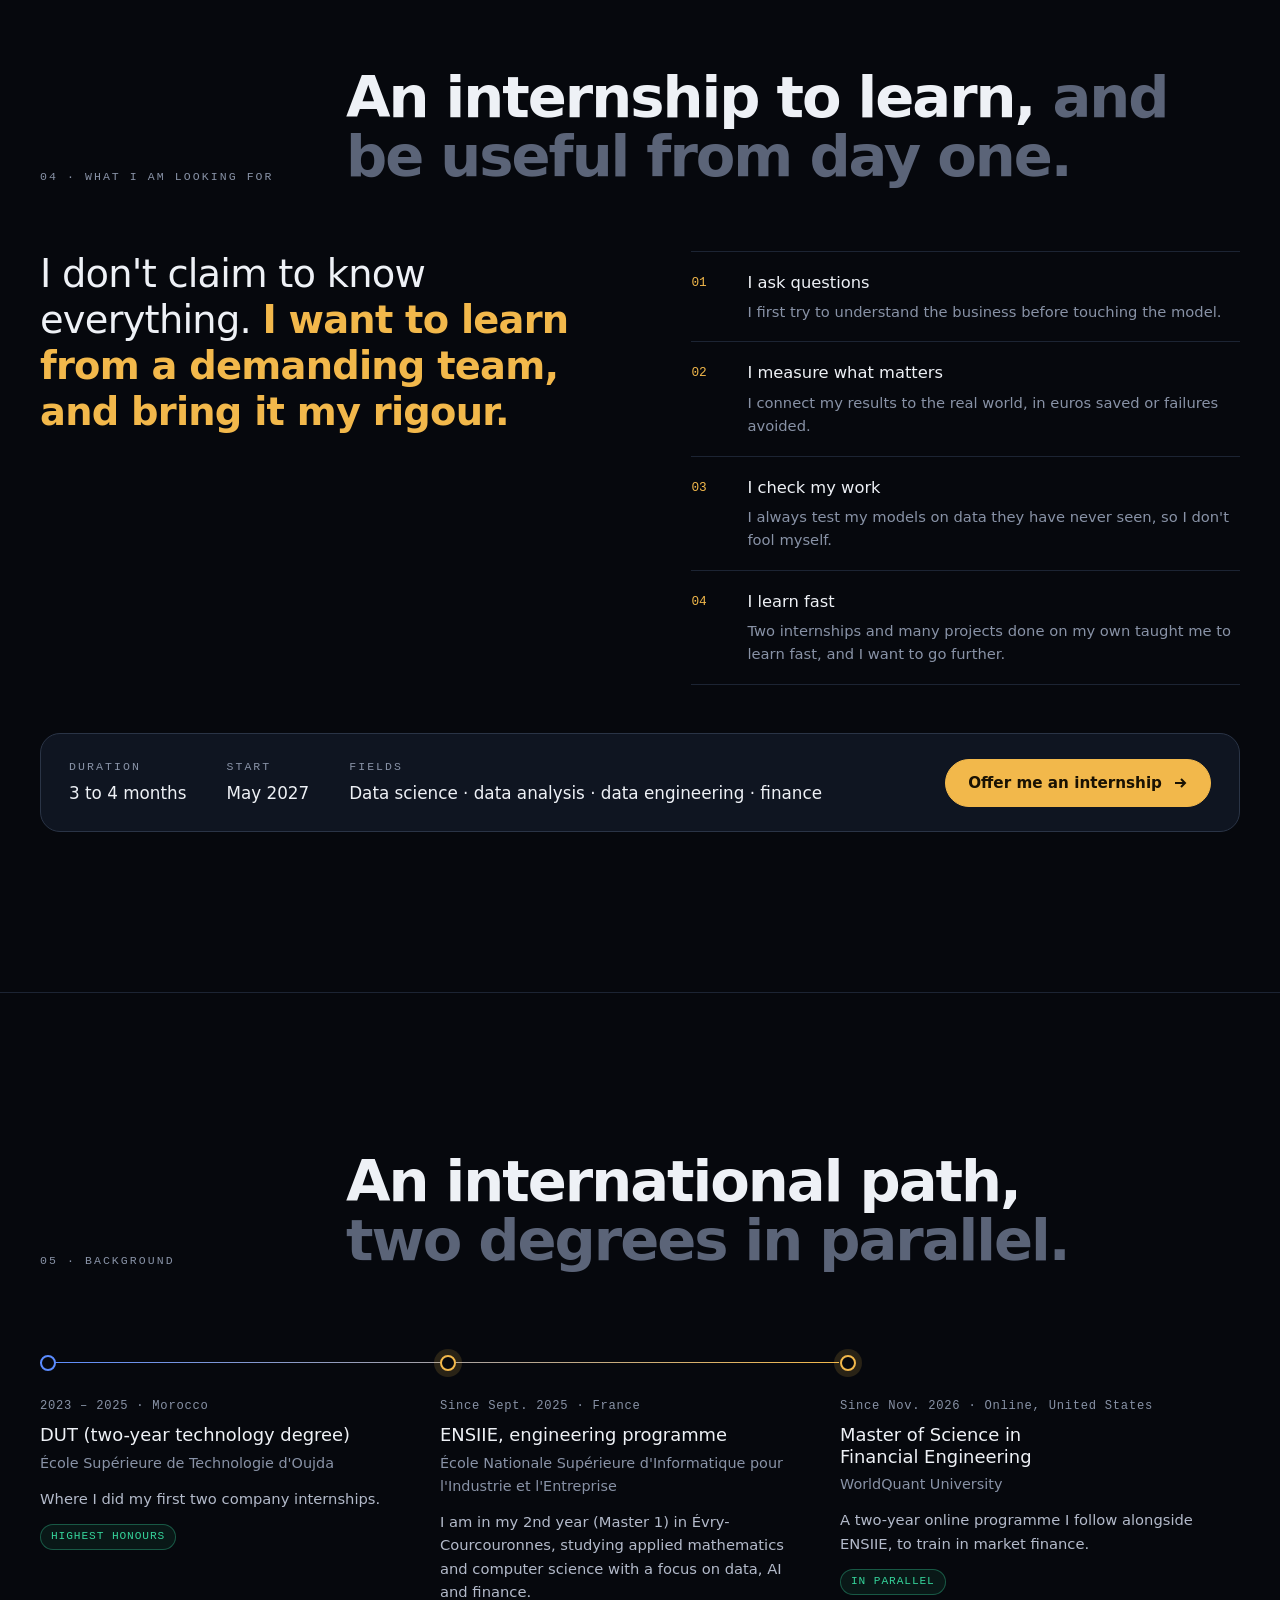
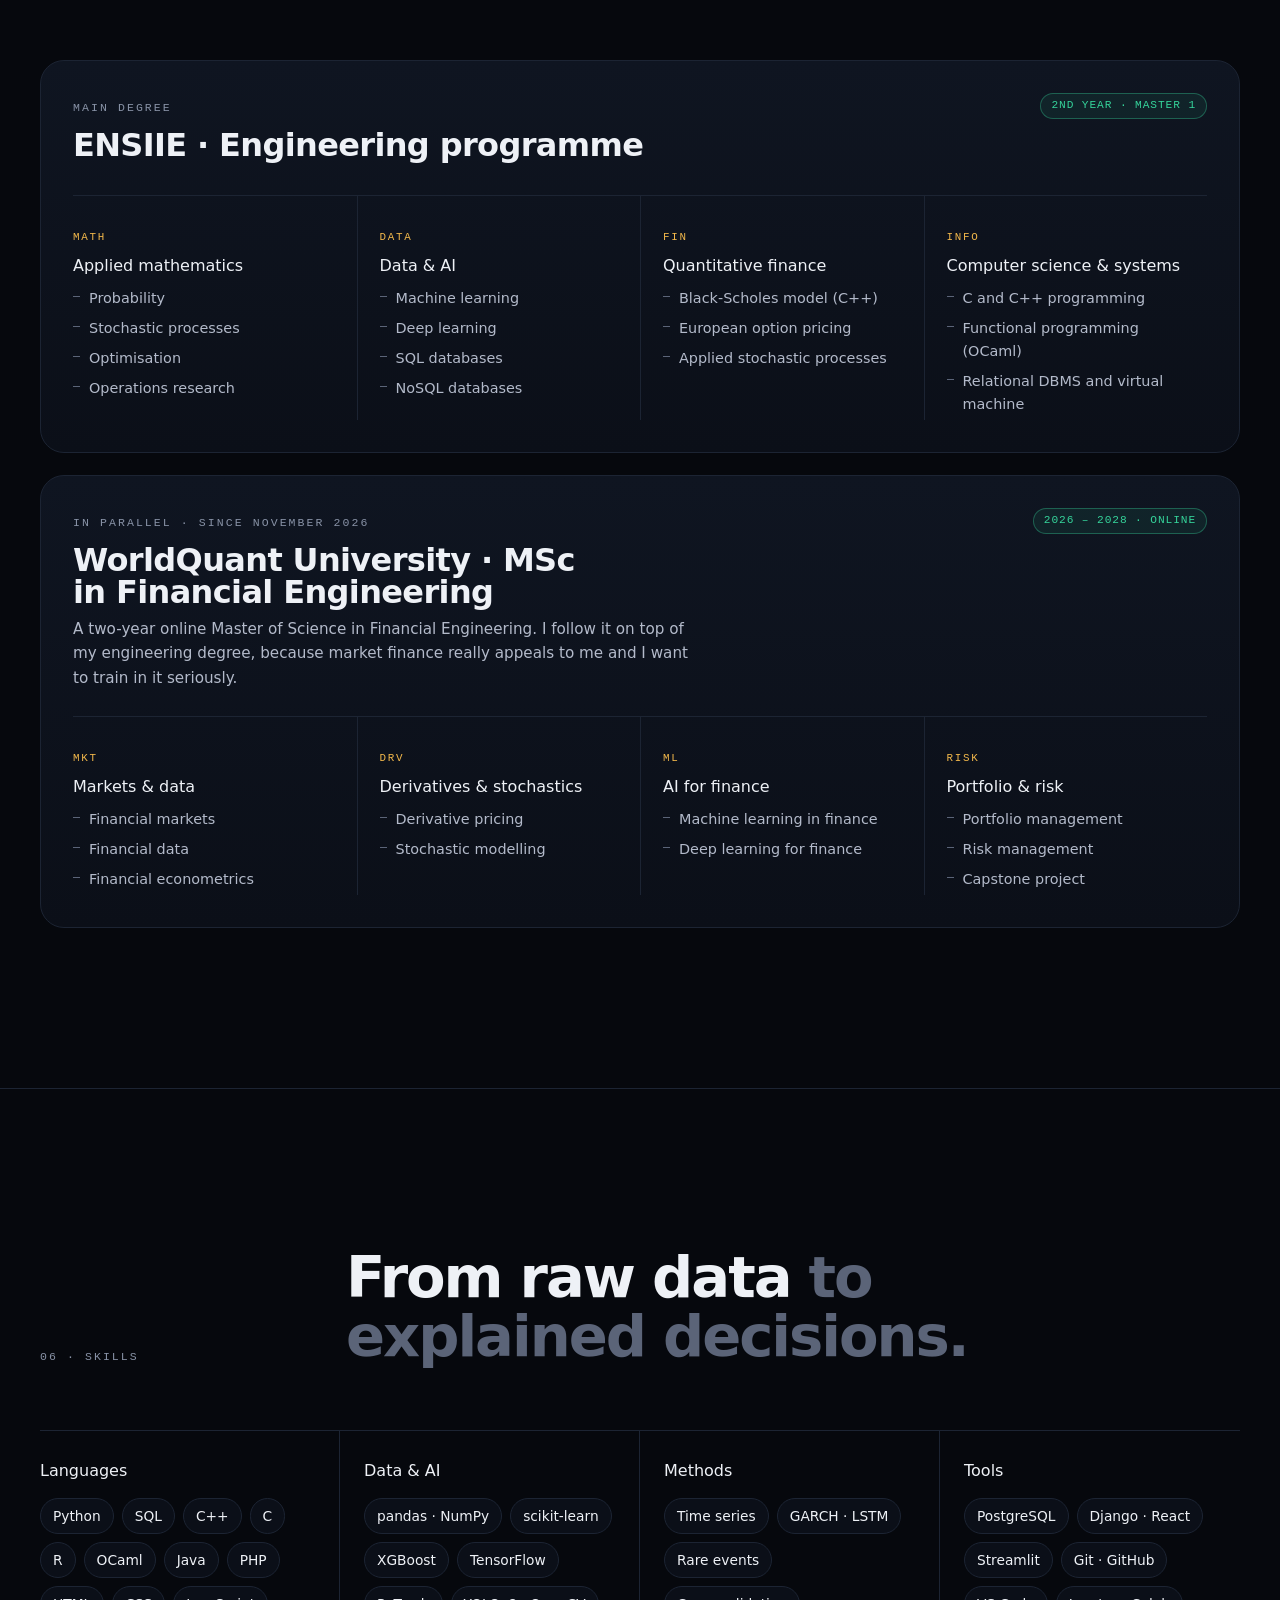
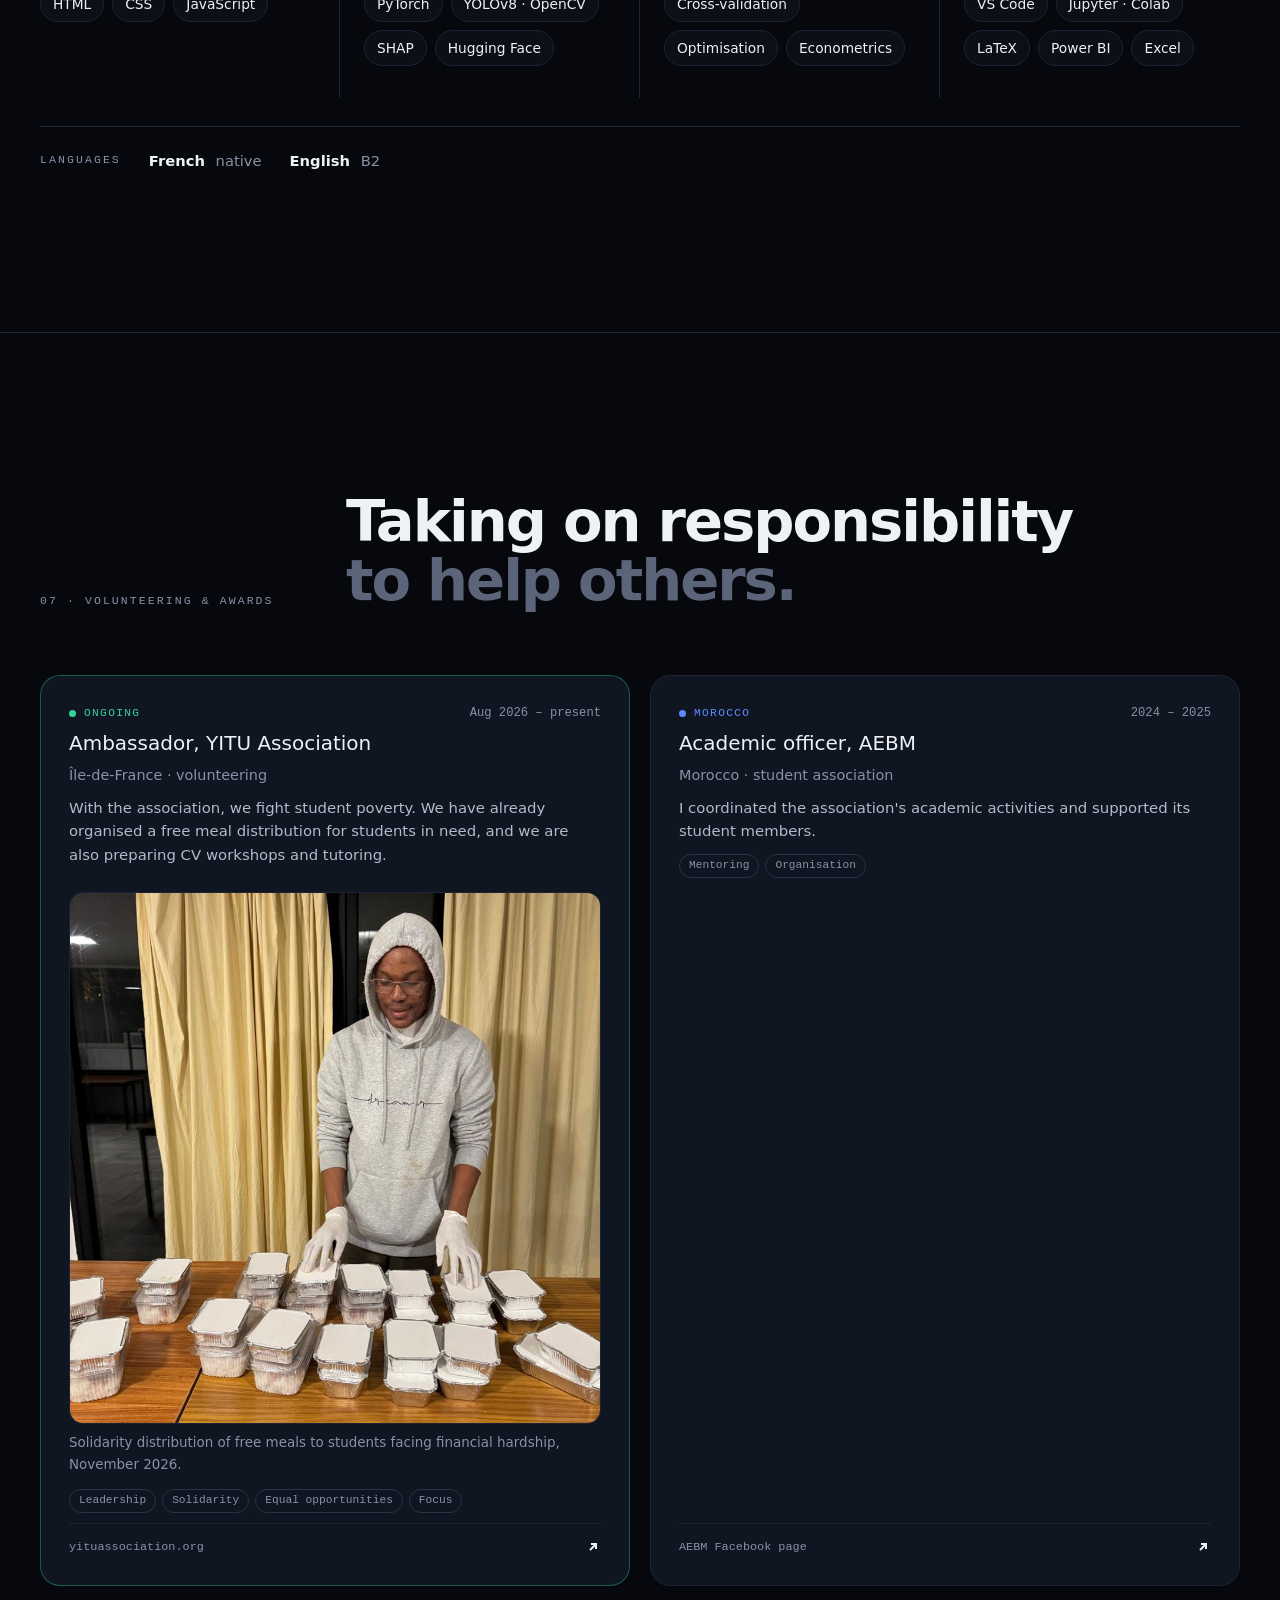
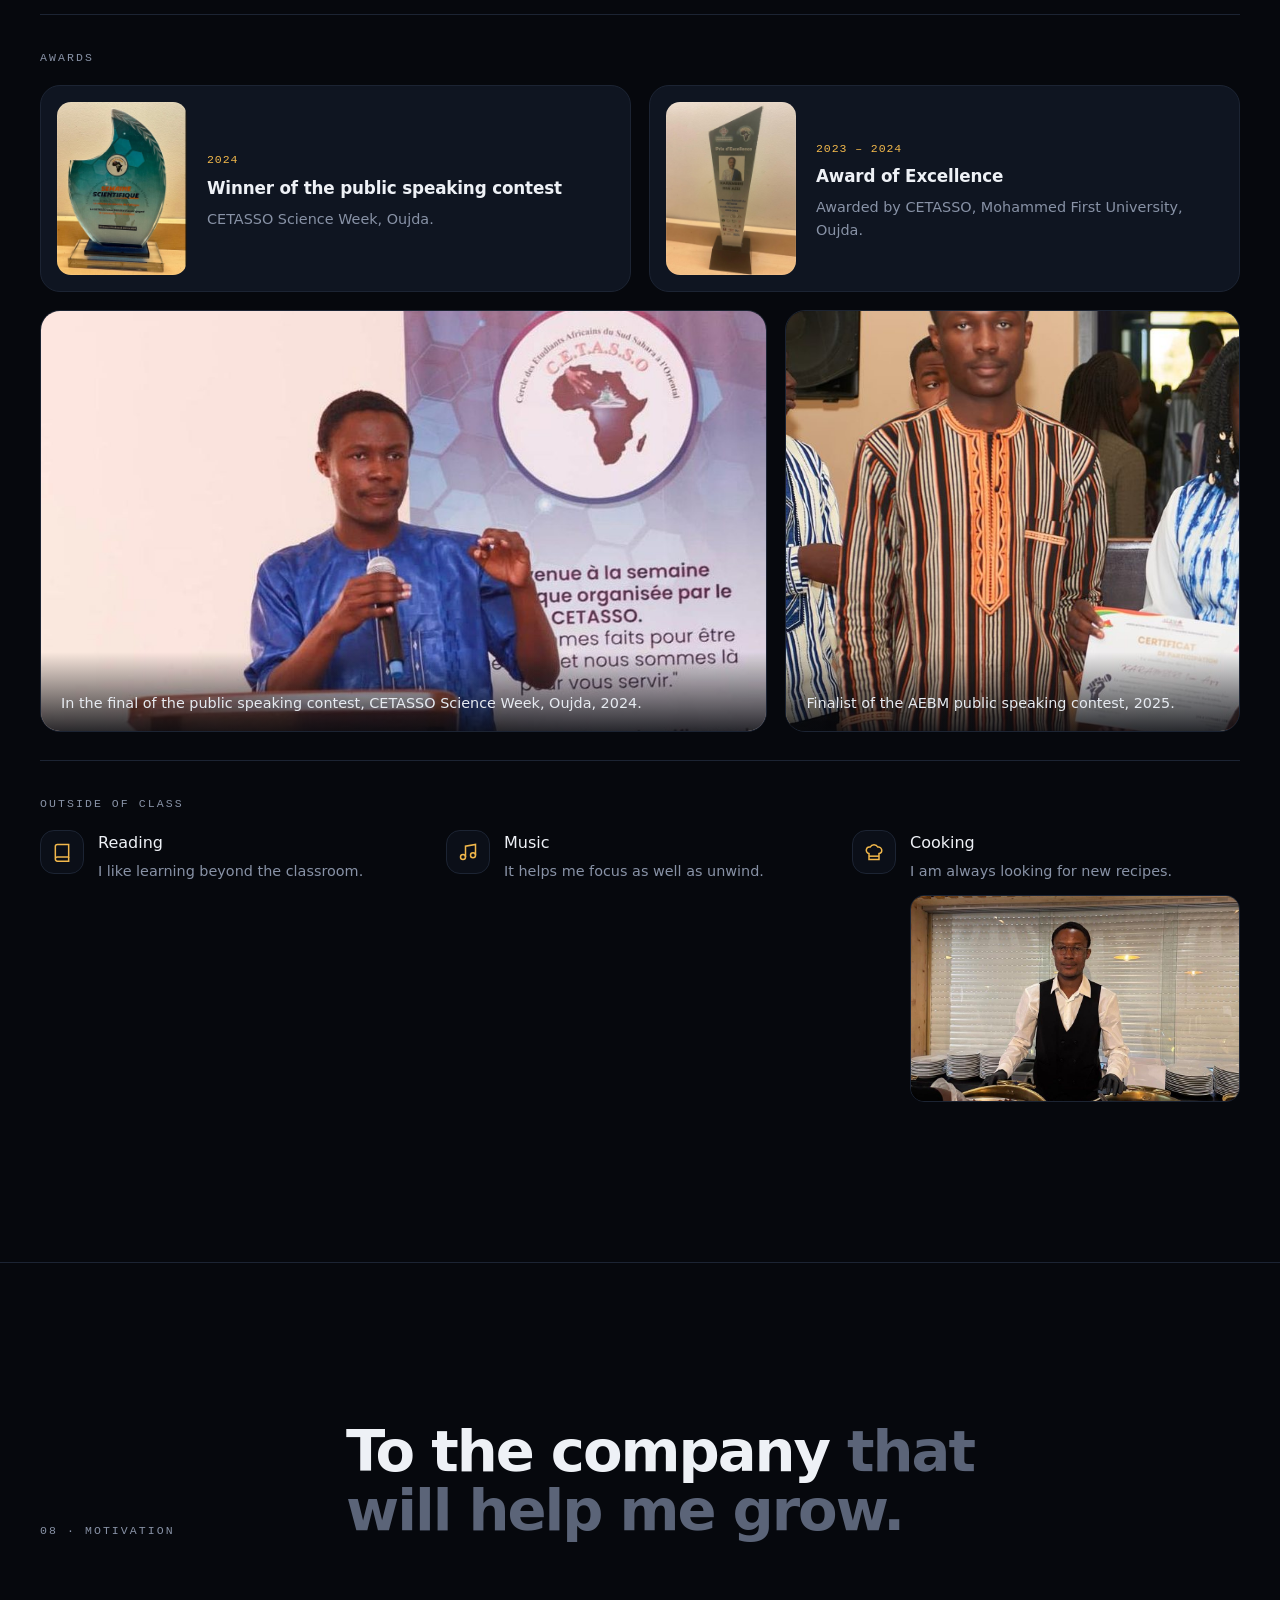
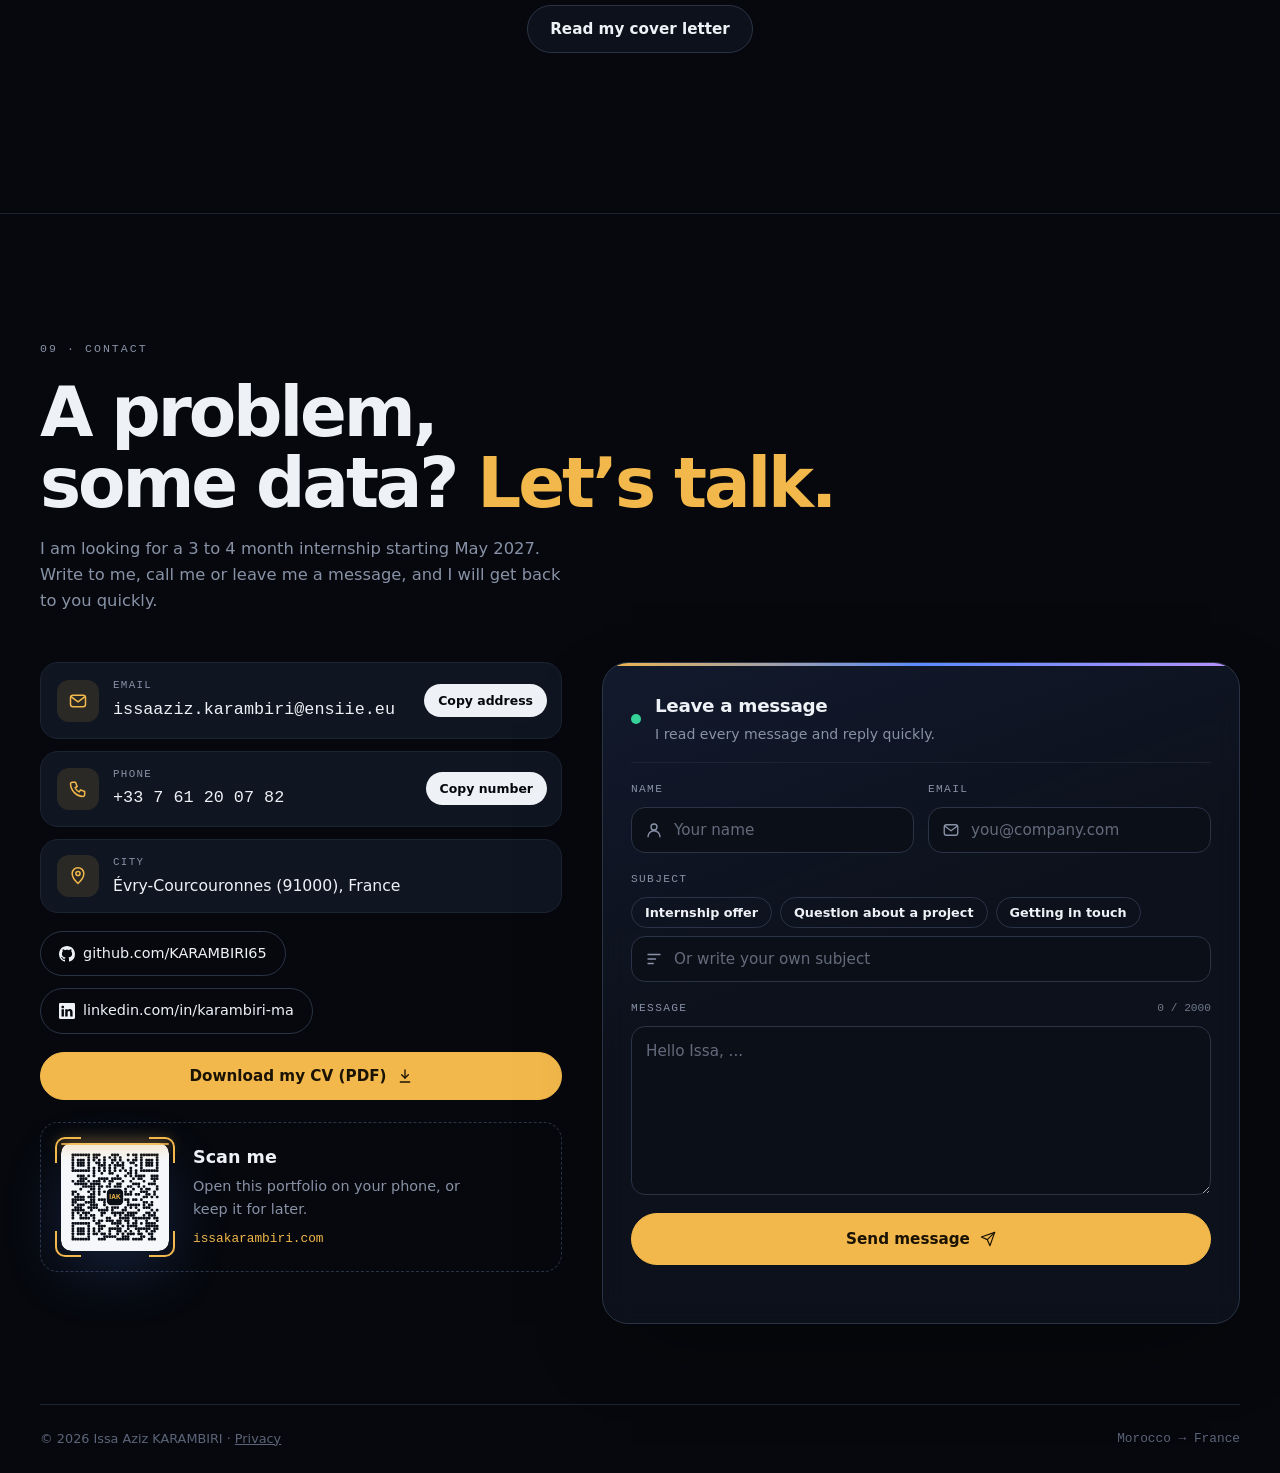
==== commit de198906: "Add files via upload" ====
--- a/index.html
+++ b/index.html
@@ -20,7 +20,7 @@
 <meta property="og:locale:alternate" content="en_US">
 <meta property="og:url" content="https://issakarambiri.com/">
 <meta property="og:title" content="Issa Aziz KARAMBIRI · Data science, IA et finance">
-<meta property="og:description" content="Élève ingénieur à l'ENSIIE en mathématiques appliquées et informatique. Projets en data science, IA et finance. Recherche un stage de 3 à 4 mois à partir de mai 2027.">
+<meta property="og:description" content="Élève ingénieur à l'ENSIIE en mathématiques appliquées et informatique, et en parallèle en MSc Financial Engineering à WorldQuant University. Projets en data science, IA et finance. Recherche un stage de 3 à 4 mois à partir de mai 2027.">
 <meta property="og:image" content="https://issakarambiri.com/images/og-image.jpg">
 <meta property="og:image:width" content="1200">
 <meta property="og:image:height" content="630">
@@ -29,7 +29,7 @@
 <meta name="twitter:title" content="Issa Aziz KARAMBIRI · Data science, IA et finance">
 <meta name="twitter:description" content="Élève ingénieur à l'ENSIIE. Projets en data science, IA et finance.">
 <meta name="twitter:image" content="https://issakarambiri.com/images/og-image.jpg">
-<script type="application/ld+json">{"@context":"https://schema.org","@type":"Person","@id":"https://issakarambiri.com/#issa","name":"Issa Aziz KARAMBIRI","givenName":"Issa Aziz","familyName":"KARAMBIRI","alternateName":["Issa KARAMBIRI","Aziz KARAMBIRI","Issa Aziz Karambiri"],"url":"https://issakarambiri.com/","image":"https://issakarambiri.com/images/photo-issa.jpg","jobTitle":"Élève ingénieur data science et IA","email":"mailto:issaaziz.karambiri@ensiie.eu","address":{"@type":"PostalAddress","addressLocality":"Évry-Courcouronnes","postalCode":"91000","addressCountry":"FR"},"alumniOf":[{"@type":"CollegeOrUniversity","name":"École Nationale Supérieure d'Informatique pour l'Industrie et l'Entreprise (ENSIIE)"}],"knowsAbout":["Data science","Machine learning","Intelligence artificielle","Finance","Python","SQL"],"sameAs":["https://github.com/KARAMBIRI65","https://www.linkedin.com/in/karambiri-ma"]}</script>
+<script type="application/ld+json">{"@context":"https://schema.org","@type":"Person","@id":"https://issakarambiri.com/#issa","name":"Issa Aziz KARAMBIRI","givenName":"Issa Aziz","familyName":"KARAMBIRI","alternateName":["Issa KARAMBIRI","Aziz KARAMBIRI","Issa Aziz Karambiri"],"url":"https://issakarambiri.com/","image":"https://issakarambiri.com/images/photo-issa.jpg","jobTitle":"Élève ingénieur data science et IA","email":"mailto:issaaziz.karambiri@ensiie.eu","address":{"@type":"PostalAddress","addressLocality":"Évry-Courcouronnes","postalCode":"91000","addressCountry":"FR"},"alumniOf":[{"@type":"CollegeOrUniversity","name":"École Nationale Supérieure d'Informatique pour l'Industrie et l'Entreprise (ENSIIE)"},{"@type":"CollegeOrUniversity","name":"WorldQuant University"}],"knowsAbout":["Data science","Machine learning","Intelligence artificielle","Finance","Python","SQL"],"sameAs":["https://github.com/KARAMBIRI65","https://www.linkedin.com/in/karambiri-ma"]}</script>
 <script type="application/ld+json">{"@context":"https://schema.org","@type":"WebSite","name":"Issa Aziz KARAMBIRI","alternateName":"issakarambiri.com","url":"https://issakarambiri.com/","author":{"@id":"https://issakarambiri.com/#issa"}}</script>
 <link rel="preconnect" href="https://fonts.googleapis.com">
 <link rel="preconnect" href="https://fonts.gstatic.com" crossorigin>
@@ -72,7 +72,7 @@
       <div class="status"><b>●</b> Élève ingénieur à l'ENSIIE · Stage de 3 à 4 mois dès mai 2027</div>
       <p class="kicker">Je suis <span class="scramble" id="role">data scientist</span><span class="caret" aria-hidden="true"></span></p>
       <h1 class="name"><span class="l"><span>Issa Aziz</span></span> <span class="l"><span>KARAMBIRI</span></span></h1>
-      <p class="lede-p">Je transforme des données en <strong>décisions</strong> utiles, quel que soit le secteur, et je sais expliquer mes résultats à ceux qui doivent décider.</p>
+      <p class="lede-p">J'aime transformer des données en <strong>décisions</strong> utiles, quel que soit le secteur, et prendre le temps d'expliquer mes résultats à ceux qui doivent décider.</p>
       <div class="ctas">
         <a class="btn primary magnetic" href="#contact">Me contacter <svg viewBox="0 0 24 24" fill="none" stroke="currentColor" stroke-width="2" stroke-linecap="round" stroke-linejoin="round" aria-hidden="true"><rect x="3" y="5" width="18" height="14" rx="3"/><path d="m4 7 8 6 8-6"/></svg></a>
         <div class="cv-wrap"><button class="btn ghost magnetic cv-dl" type="button" aria-expanded="false" aria-haspopup="true">Télécharger mon CV <svg viewBox="0 0 24 24" fill="none" stroke="currentColor" stroke-width="2" stroke-linecap="round" stroke-linejoin="round" aria-hidden="true"><path d="M12 3v12"/><path d="m7 10 5 5 5-5"/><path d="M5 21h14"/></svg></button><div class="cv-pop" hidden><a class="cv-opt" data-v="stage" download><b>CV pour un stage</b><small>Avec ma recherche de stage dès mai 2027</small></a><a class="cv-opt" data-v="simple" download><b>CV simple</b><small>Mon parcours, sans mention de stage</small></a></div></div>
@@ -128,11 +128,14 @@
     <div class="sec-head"><span class="eyebrow">01 · À propos</span><h2>Issa Aziz KARAMBIRI, <span>élève ingénieur data &amp; IA.</span></h2></div>
     <div class="about-grid">
       <div class="about-text">
-        <p>Je suis en deuxième année d'école d'ingénieur, l'équivalent d'un Master 1, à l'<strong>École Nationale Supérieure d'Informatique pour l'Industrie et l'Entreprise</strong> à Évry. J'étudie les mathématiques appliquées et l'informatique, et ce qui me plaît le plus c'est la data et l'IA, surtout quand elles touchent à la finance.</p>
-        <p>J'aime partir d'un vrai problème, chercher dans les données ce qui peut aider à décider, puis l'expliquer simplement. Je cherche un <strong>stage de 3 à 4 mois à partir de mai 2027</strong> pour apprendre auprès d'une équipe exigeante.</p>
+        <p>Je m'appelle Issa et je suis élève ingénieur à l'<strong>École Nationale Supérieure d'Informatique pour l'Industrie et l'Entreprise (ENSIIE)</strong>, où j'étudie les mathématiques appliquées et l'informatique. Ce que j'aime par-dessus tout, c'est prendre un vrai problème, chercher dans les données ce qui peut aider, puis voir ce travail servir à quelqu'un.</p>
+        <p>Je suis d'un naturel curieux et je m'adapte à tous les domaines. Que ce soit dans l'industrie, l'aéronautique, la santé, l'environnement ou le sport, je prends le temps de comprendre le métier des personnes avec qui je travaille pour leur apporter des solutions vraiment utiles. La finance reste le domaine qui me passionne le plus, alors je me forme en parallèle à la finance de marché avec <strong>WorldQuant University</strong>.</p>
+        <p>Je suis quelqu'un de rigoureux et d'attentif. Je vérifie ce que je fais et j'aime expliquer mes résultats avec des mots simples. Je me sens aussi pleinement à ma place quand je peux aider les autres et porter un projet en équipe, et j'espère un jour mener la mienne.</p>
+        <p>Aujourd'hui, je cherche un <strong>stage de 3 à 4 mois à partir de mai 2027</strong> pour apprendre aux côtés d'une équipe exigeante et lui apporter toute mon énergie.</p>
       </div>
       <dl class="about-facts">
         <div><dt>Formation</dt><dd>ENSIIE, cycle ingénieur, 2<sup>e</sup> année (Master 1)</dd></div>
+        <div><dt>En parallèle</dt><dd>MSc Financial Engineering, WorldQuant University (en ligne, 2026 – 2028)</dd></div>
         <div><dt>Orientation</dt><dd>Mathématiques appliquées · data, IA, finance</dd></div>
         <div><dt>Campus</dt><dd>Évry-Courcouronnes, France</dd></div>
         <div><dt>Recherche</dt><dd>Stage de 3 à 4 mois dès mai 2027</dd></div>
@@ -201,7 +204,7 @@
         <div class="feat-body">
           <div style="display:grid;gap:12px">
             <p>Repère les SMS frauduleux et alerte le senior avant qu'il clique, sans jamais lire ses conversations.</p>
-            <div class="metric"><b>4 jours</b><span>5 étudiants, 3 écoles (ENSIIE, Télécom SudParis, IMT-BS). Mon rôle : responsable technique et prototypage.</span></div>
+            <div class="metric"><b>4 jours</b><span>5 étudiants de 3 écoles (ENSIIE, Télécom SudParis, IMT-BS). J'étais responsable de la technique et du prototype.</span></div>
             <div class="tags"><span>Détection de liens frauduleux</span><span>Prototype d'application</span><span>UX seniors</span><span>Travail en équipe</span></div>
           </div>
           <div class="phone" aria-hidden="true">
@@ -243,7 +246,7 @@
       <article class="card" data-dom="immobilier">
         <div class="top"><span class="dom">Immobilier</span></div>
         <h3>Analyse de parcelles constructibles</h3>
-        <p>Acheter, négocier ou éviter : un verdict clair sur chaque terrain.</p>
+        <p>Acheter, négocier ou passer son chemin, avec un avis clair sur chaque terrain.</p>
         <div class="metric"><b>+1,6 M€</b><span>seule stratégie rentable sur 1 200 parcelles test (AUC 0,92)</span></div>
         <div class="tags"><span>XGBoost</span><span>Régression</span><span>Aide à la décision</span></div>
         <a class="repo" href="https://github.com/KARAMBIRI65/analyse-parcelles" target="_blank" rel="noopener"><code>analyse-parcelles</code><svg viewBox="0 0 16 16" fill="none" stroke="currentColor" stroke-width="2" aria-hidden="true"><path d="M5 11L11 5M6 5h5v5"/></svg></a>
@@ -278,7 +281,7 @@
 
       <article class="card" data-dom="marches">
         <div class="top"><span class="dom">Marchés financiers</span></div>
-        <h3>Volatilité du CAC 40 : GARCH contre LSTM</h3>
+        <h3>Volatilité du CAC 40, GARCH contre LSTM</h3>
         <p>Cinq modèles comparés pour prévoir la volatilité à 5 jours et calculer la VaR.</p>
         <div class="metric"><b>20 ans</b><span>de données, test de Diebold-Mariano</span></div>
         <div class="tags"><span>GARCH</span><span>LSTM · PyTorch</span><span>VaR</span></div>
@@ -339,8 +342,8 @@
           <div class="role-where">Application web d'aide à l'investissement</div>
           <div class="kpi"><div><b>300 000</b><span>lignes boursières au départ</span></div><div><b>246 437</b><span>après nettoyage</span></div><div><b>4</b><span>modèles comparés</span></div></div>
           <ul>
-            <li>Comparaison de la régression linéaire, de Random Forest, de XGBoost et d'un LSTM (MSE, RMSE, R²) pour conseiller d'acheter, vendre ou garder une action.</li>
-            <li>Intégration du modèle dans une application web complète.</li>
+            <li>J'ai comparé la régression linéaire, Random Forest, XGBoost et un LSTM (MSE, RMSE, R²) pour conseiller d'acheter, de vendre ou de garder une action.</li>
+            <li>J'ai intégré le modèle dans une application web complète.</li>
           </ul>
           <div class="tags"><span>Python</span><span>Django REST</span><span>React</span><span>PostgreSQL</span><span>scikit-learn</span><span>TensorFlow</span></div>
         </div>
@@ -351,8 +354,8 @@
           <h3>Stagiaire développeur web · <span>GESCOM</span></h3>
           <div class="role-where">Application de gestion commerciale</div>
           <ul>
-            <li>Gestion des clients, produits, ventes, achats et rôles utilisateurs.</li>
-            <li>Optimisation des requêtes SQL les plus lentes.</li>
+            <li>J'ai développé la gestion des clients, des produits, des ventes, des achats et des rôles utilisateurs.</li>
+            <li>J'ai optimisé les requêtes SQL les plus lentes.</li>
           </ul>
           <div class="tags"><span>PHP</span><span>MySQL</span><span>Bootstrap</span><span>jQuery</span></div>
         </div>
@@ -369,10 +372,10 @@
         <p>Je ne prétends pas tout savoir. <b>Je veux apprendre auprès d'une équipe exigeante, et lui apporter ma rigueur.</b></p>
       </blockquote>
       <div class="mind-list">
-        <div class="mind-item"><span class="mono">01</span><div><b>Je pose des questions</b><p>Comprendre le métier avant de toucher au modèle.</p></div></div>
-        <div class="mind-item"><span class="mono">02</span><div><b>Je mesure ce qui compte</b><p>Relier mes résultats au terrain, euros économisés, pannes évitées.</p></div></div>
-        <div class="mind-item"><span class="mono">03</span><div><b>Je vérifie mon travail</b><p>Validation croisée et tests sur des données jamais vues, pour ne pas me tromper moi-même.</p></div></div>
-        <div class="mind-item"><span class="mono">04</span><div><b>J'apprends vite</b><p>Deux stages et de nombreux projets, la plupart en autonomie, et l'envie d'aller plus loin.</p></div></div>
+        <div class="mind-item"><span class="mono">01</span><div><b>Je pose des questions</b><p>Je cherche d'abord à comprendre le métier avant de toucher au modèle.</p></div></div>
+        <div class="mind-item"><span class="mono">02</span><div><b>Je mesure ce qui compte</b><p>Je relie mes résultats au terrain, en euros économisés ou en pannes évitées.</p></div></div>
+        <div class="mind-item"><span class="mono">03</span><div><b>Je vérifie mon travail</b><p>Je teste toujours mes modèles sur des données qu'ils n'ont jamais vues, pour ne pas me tromper moi-même.</p></div></div>
+        <div class="mind-item"><span class="mono">04</span><div><b>J'apprends vite</b><p>Deux stages et beaucoup de projets menés en autonomie m'ont appris à progresser vite, et j'ai envie d'aller plus loin.</p></div></div>
       </div>
     </div>
     <div class="seek">
@@ -387,14 +390,14 @@
 
 <section class="sec gut" id="parcours">
   <div class="wrap">
-    <div class="sec-head"><span class="eyebrow">05 · Parcours</span><h2>Un parcours international, <span>deux pays, une même exigence.</span></h2></div>
-    <div class="journey">
+    <div class="sec-head"><span class="eyebrow">05 · Parcours</span><h2>Un parcours international, <span>deux formations menées de front.</span></h2></div>
+    <div class="journey three">
       <div class="stop">
         <div class="dot"></div>
         <div class="yr">2023 – 2025 · Maroc</div>
         <h3>DUT Technologique</h3>
         <div class="where">École Supérieure de Technologie d'Oujda</div>
-        <p>Deux stages en entreprise pendant la formation.</p>
+        <p>J'y ai fait mes deux premiers stages en entreprise.</p>
         <span class="pill">Mention Très Bien</span>
       </div>
       <div class="stop now">
@@ -402,14 +405,22 @@
         <div class="yr">Depuis sept. 2025 · France</div>
         <h3>ENSIIE, cycle ingénieur</h3>
         <div class="where">École Nationale Supérieure d'Informatique pour l'Industrie et l'Entreprise</div>
-        <p>2ᵉ année (Master 1) à Évry-Courcouronnes. Mathématiques appliquées et informatique, orientées data, IA et finance.</p>
+        <p>Je suis en 2ᵉ année (Master 1) à Évry-Courcouronnes, en mathématiques appliquées et informatique, avec une orientation data, IA et finance.</p>
+      </div>
+      <div class="stop now">
+        <div class="dot"></div>
+        <div class="yr">Depuis nov. 2026 · En ligne, États-Unis</div>
+        <h3>Master of Science en ingénierie financière</h3>
+        <div class="where">WorldQuant University</div>
+        <p>Un programme en ligne de deux ans que je suis en parallèle de l'ENSIIE, pour me former à la finance de marché.</p>
+        <span class="pill">En parallèle</span>
       </div>
     </div>
 
     <div class="school">
       <div class="school-head">
         <div>
-          <span class="eyebrow">Formation actuelle</span>
+          <span class="eyebrow">Formation principale</span>
           <h3>ENSIIE · Cycle ingénieur</h3>
         </div>
         <span class="pill">2ᵉ année · Master 1</span>
@@ -419,6 +430,23 @@
         <div class="mod"><span class="mod-k">DATA</span><h4>Data &amp; IA</h4><ul><li>Machine learning</li><li>Deep learning</li><li>Bases de données SQL</li><li>Bases de données NoSQL</li></ul></div>
         <div class="mod"><span class="mod-k">FIN</span><h4>Finance quantitative</h4><ul><li>Modèle de Black-Scholes (C++)</li><li>Pricing d'options européennes</li><li>Application des processus stochastiques</li></ul></div>
         <div class="mod"><span class="mod-k">INFO</span><h4>Informatique &amp; systèmes</h4><ul><li>Programmation C et C++</li><li>Programmation fonctionnelle (OCaml)</li><li>SGBD relationnel et machine virtuelle</li></ul></div>
+      </div>
+    </div>
+
+    <div class="school school-wq">
+      <div class="school-head">
+        <div>
+          <span class="eyebrow">En parallèle · depuis novembre 2026</span>
+          <h3>WorldQuant University · MSc Financial Engineering</h3>
+          <p>Un Master of Science en ingénierie financière, en ligne, sur deux ans. Je le suis en plus de ma formation d'ingénieur, parce que la finance de marché m'attire beaucoup et que j'ai envie de m'y former sérieusement.</p>
+        </div>
+        <span class="pill">2026 – 2028 · En ligne</span>
+      </div>
+      <div class="modules">
+        <div class="mod"><span class="mod-k">MKT</span><h4>Marchés &amp; données</h4><ul><li>Marchés financiers</li><li>Données financières</li><li>Économétrie financière</li></ul></div>
+        <div class="mod"><span class="mod-k">DRV</span><h4>Dérivés &amp; stochastique</h4><ul><li>Pricing des produits dérivés</li><li>Modélisation stochastique</li></ul></div>
+        <div class="mod"><span class="mod-k">ML</span><h4>IA pour la finance</h4><ul><li>Machine learning en finance</li><li>Deep learning pour la finance</li></ul></div>
+        <div class="mod"><span class="mod-k">RISK</span><h4>Portefeuille &amp; risques</h4><ul><li>Gestion de portefeuille</li><li>Gestion des risques</li><li>Projet de fin d'études (capstone)</li></ul></div>
       </div>
     </div>
   </div>
@@ -449,15 +477,16 @@
         <div class="role-top"><span class="dom" style="--c:var(--up)">En cours</span><span class="mono role-date">août 2026 – aujourd'hui</span></div>
         <h3>Ambassadeur, YITU Association</h3>
         <div class="role-where">Île-de-France · bénévolat</div>
-        <p>Lutte contre la précarité étudiante : je fais connaître le soutien scolaire, les ateliers CV et les aides de l'association.</p>
-        <div class="tags"><span>Leadership</span><span>Égalité des chances</span><span>Orientation</span></div>
+        <p>Avec l'association, nous luttons contre la précarité étudiante. Nous avons déjà organisé une distribution de repas gratuits pour les étudiants qui en ont besoin, et nous préparons aussi des ateliers CV et du soutien scolaire.</p>
+        <figure class="role-photo"><a class="hob-photo" href="images/yitu-distribution-repas.jpg" target="_blank" rel="noopener"><img src="images/yitu-distribution-repas.jpg" alt="Issa prépare des repas gratuits pour des étudiants lors d'une distribution solidaire de YITU Association" loading="lazy" width="900" height="1200"></a><figcaption>Distribution solidaire de repas gratuits aux étudiants en situation de précarité, novembre 2026.</figcaption></figure>
+        <div class="tags"><span>Leadership</span><span>Solidarité</span><span>Égalité des chances</span><span>Orientation</span></div>
         <a class="repo" href="https://www.yituassociation.org" target="_blank" rel="noopener"><code>yituassociation.org</code><svg viewBox="0 0 16 16" fill="none" stroke="currentColor" stroke-width="2" aria-hidden="true"><path d="M5 11L11 5M6 5h5v5"/></svg></a>
       </article>
       <article class="box role">
         <div class="role-top"><span class="dom" style="--c:var(--blue)">Maroc</span><span class="mono role-date">2024 – 2025</span></div>
         <h3>Chargé académique, AEBM</h3>
         <div class="role-where">Maroc · vie associative étudiante</div>
-        <p>Coordination des activités académiques de l'association et accompagnement des étudiants membres.</p>
+        <p>Je coordonnais les activités académiques de l'association et j'accompagnais les étudiants membres.</p>
         <div class="tags"><span>Accompagnement</span><span>Organisation</span></div>
         <a class="repo" href="https://www.facebook.com/share/19Jemff869/?mibextid=wwXIfr" target="_blank" rel="noopener"><code>Page Facebook de l'AEBM</code><svg viewBox="0 0 16 16" fill="none" stroke="currentColor" stroke-width="2" aria-hidden="true"><path d="M5 11L11 5M6 5h5v5"/></svg></a>
       </article>
@@ -482,9 +511,9 @@
     <div class="hobbies" id="hobbies">
       <span class="eyebrow">En dehors des cours</span>
       <div class="hob-row">
-        <div class="hob"><span class="hob-ic" aria-hidden="true"><svg viewBox="0 0 24 24" fill="none" stroke="currentColor" stroke-width="1.8"><path d="M4 5.5A2.5 2.5 0 0 1 6.5 3H20v15H6.5A2.5 2.5 0 0 0 4 20.5z"/><path d="M4 20.5A2.5 2.5 0 0 0 6.5 23H20v-5"/></svg></span><div><b>Lecture</b><p>Pour apprendre au-delà des cours.</p></div></div>
-        <div class="hob"><span class="hob-ic" aria-hidden="true"><svg viewBox="0 0 24 24" fill="none" stroke="currentColor" stroke-width="1.8"><path d="M9 18V5l12-2v13"/><circle cx="6" cy="18" r="3"/><circle cx="18" cy="16" r="3"/></svg></span><div><b>Musique</b><p>Pour me concentrer comme pour décompresser.</p></div></div>
-        <div class="hob"><span class="hob-ic" aria-hidden="true"><svg viewBox="0 0 24 24" fill="none" stroke="currentColor" stroke-width="1.8"><path d="M6 13.9A4 4 0 0 1 7.5 6a5 5 0 0 1 9 0A4 4 0 0 1 18 13.9V21H6z"/><path d="M6 17h12"/></svg></span><div><b>Cuisine</b><p>Toujours à la recherche de nouvelles recettes.</p><a class="hob-photo" href="images/cuisine.jpg" target="_blank" rel="noopener"><img src="images/cuisine.jpg" alt="Issa derrière un buffet, en tenue de service" loading="lazy" width="960" height="600"></a></div></div>
+        <div class="hob"><span class="hob-ic" aria-hidden="true"><svg viewBox="0 0 24 24" fill="none" stroke="currentColor" stroke-width="1.8"><path d="M4 5.5A2.5 2.5 0 0 1 6.5 3H20v15H6.5A2.5 2.5 0 0 0 4 20.5z"/><path d="M4 20.5A2.5 2.5 0 0 0 6.5 23H20v-5"/></svg></span><div><b>Lecture</b><p>J'aime apprendre au-delà des cours.</p></div></div>
+        <div class="hob"><span class="hob-ic" aria-hidden="true"><svg viewBox="0 0 24 24" fill="none" stroke="currentColor" stroke-width="1.8"><path d="M9 18V5l12-2v13"/><circle cx="6" cy="18" r="3"/><circle cx="18" cy="16" r="3"/></svg></span><div><b>Musique</b><p>Elle m'aide à me concentrer comme à décompresser.</p></div></div>
+        <div class="hob"><span class="hob-ic" aria-hidden="true"><svg viewBox="0 0 24 24" fill="none" stroke="currentColor" stroke-width="1.8"><path d="M6 13.9A4 4 0 0 1 7.5 6a5 5 0 0 1 9 0A4 4 0 0 1 18 13.9V21H6z"/><path d="M6 17h12"/></svg></span><div><b>Cuisine</b><p>Je suis toujours à la recherche de nouvelles recettes.</p><a class="hob-photo" href="images/cuisine.jpg" target="_blank" rel="noopener"><img src="images/cuisine.jpg" alt="Issa derrière un buffet, en tenue de service" loading="lazy" width="960" height="600"></a></div></div>
       </div>
     </div>
   </div>
@@ -501,7 +530,7 @@
       </div>
       <div class="letter-body">
         <p>Madame, Monsieur,</p>
-        <p>Je suis élève ingénieur en deuxième année à l'École Nationale Supérieure d'Informatique pour l'Industrie et l'Entreprise. Je me forme en mathématiques appliquées et en informatique avec une orientation data, IA et finance. Je cherche un stage de 3 à 4 mois à partir de mai 2027 en data science, en data analyse, en data engineering ou en finance.</p>
+        <p>Je suis élève ingénieur en deuxième année à l'École Nationale Supérieure d'Informatique pour l'Industrie et l'Entreprise. Je me forme en mathématiques appliquées et en informatique avec une orientation data, IA et finance. En parallèle, je suis depuis novembre 2026 un Master of Science en ingénierie financière en ligne à WorldQuant University, pour me former à la finance de marché. Je cherche un stage de 3 à 4 mois à partir de mai 2027 en data science, en data analyse, en data engineering ou en finance.</p>
         <p>Je ne cherche pas seulement un stage. Je cherche une entreprise où je pourrai <strong>évoluer et me dépasser</strong> avec une équipe exigeante qui me confie de vrais sujets et qui m'aide à aller plus loin que ce que je sais faire aujourd'hui. Je sais que j'ai encore beaucoup à apprendre et c'est précisément ce qui me motive.</p>
         <p>Mon parcours m'a appris à m'adapter. En passant du Maroc à la France j'ai changé de pays, de système d'enseignement et de repères. À chaque étape j'ai trouvé ma place en travaillant davantage et en posant des questions. Mon engagement associatif au Maroc puis auprès de YITU Association en France m'a aussi appris à être utile aux autres, à prendre des responsabilités et à tenir mes engagements.</p>
         <p>Je vous apporte de la rigueur, une curiosité sincère et l'envie de progresser vite. J'écoute, j'essaie et je me trompe parfois, mais je ne commets pas deux fois la même erreur. À terme je veux prendre des responsabilités et entraîner une équipe. Je sais que cela commence par apprendre auprès de personnes plus expérimentées que moi et c'est ce que je viens chercher chez vous.</p>
@@ -521,7 +550,7 @@
    <div class="contact-head">
     <span class="eyebrow">09 · Contact</span>
     <h2 style="margin-top:18px">Un problème,<br>des données&nbsp;? <span>Parlons-en.</span></h2>
-    <p class="contact-lead">Je recherche un stage de 3 à 4 mois à partir de mai 2027. Écrivez-moi, appelez-moi ou laissez un message : je réponds rapidement.</p>
+    <p class="contact-lead">Je recherche un stage de 3 à 4 mois à partir de mai 2027. Écrivez-moi, appelez-moi ou laissez-moi un message, je vous répondrai rapidement.</p>
    </div>
    <div class="contact-grid">
     <div class="contact-side">
--- a/css/style.css
+++ b/css/style.css
@@ -684,3 +684,13 @@
   *{animation:none!important;transition:none!important;box-shadow:none!important}
   .msg .w{opacity:1!important}
 }
+
+/* Parcours : trois étapes (Maroc, ENSIIE, WorldQuant en parallèle) */
+@media (min-width:901px){ .journey.three{grid-template-columns:repeat(3,minmax(0,1fr))} .journey.three::before{right:33.4%} }
+.school-wq{margin-top:22px}
+.school-wq .school-head p{font-size:.95rem;margin-top:4px}
+/* Photo d'action dans la carte YITU */
+.role-photo{margin:14px 0 4px}
+.role-photo .hob-photo{margin-top:0}
+.role-photo .hob-photo img{aspect-ratio:1/1;object-position:50% 68%}
+.role-photo figcaption{margin-top:8px;font-size:.84rem;color:var(--muted)}
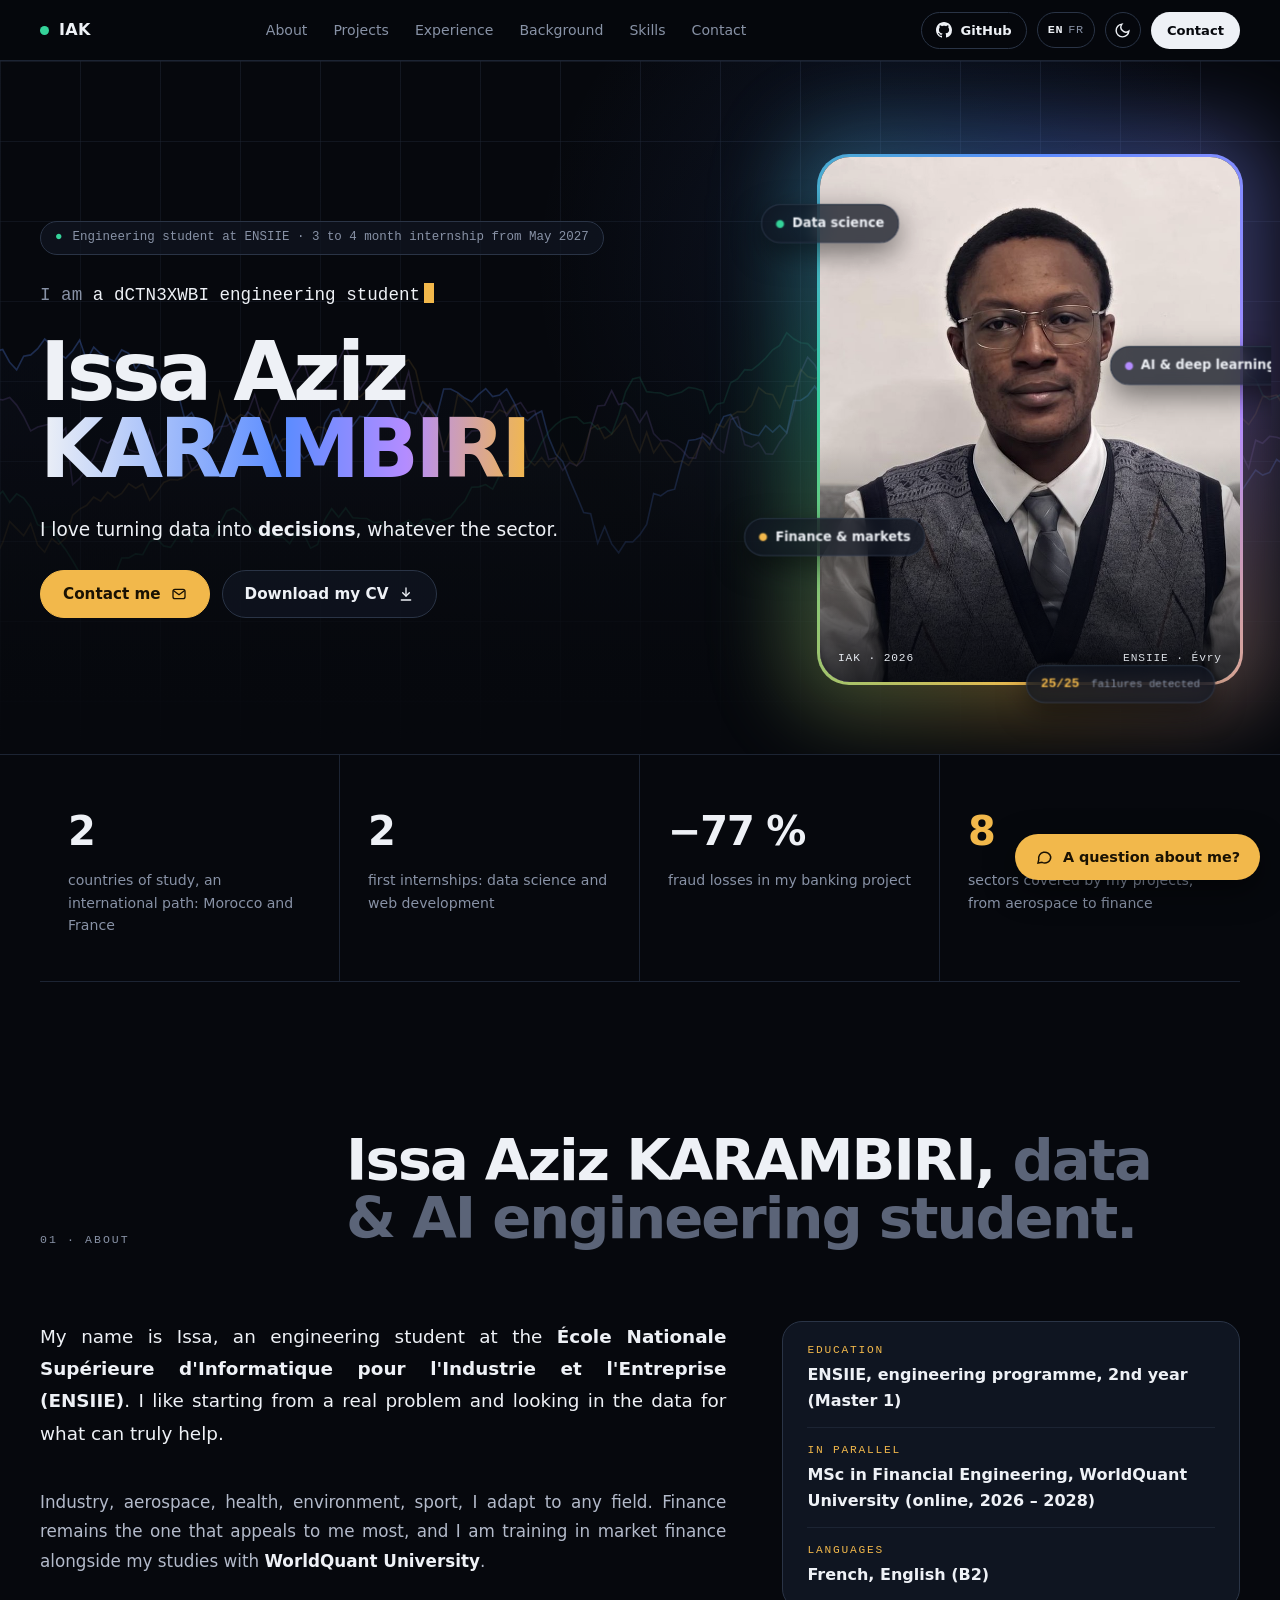
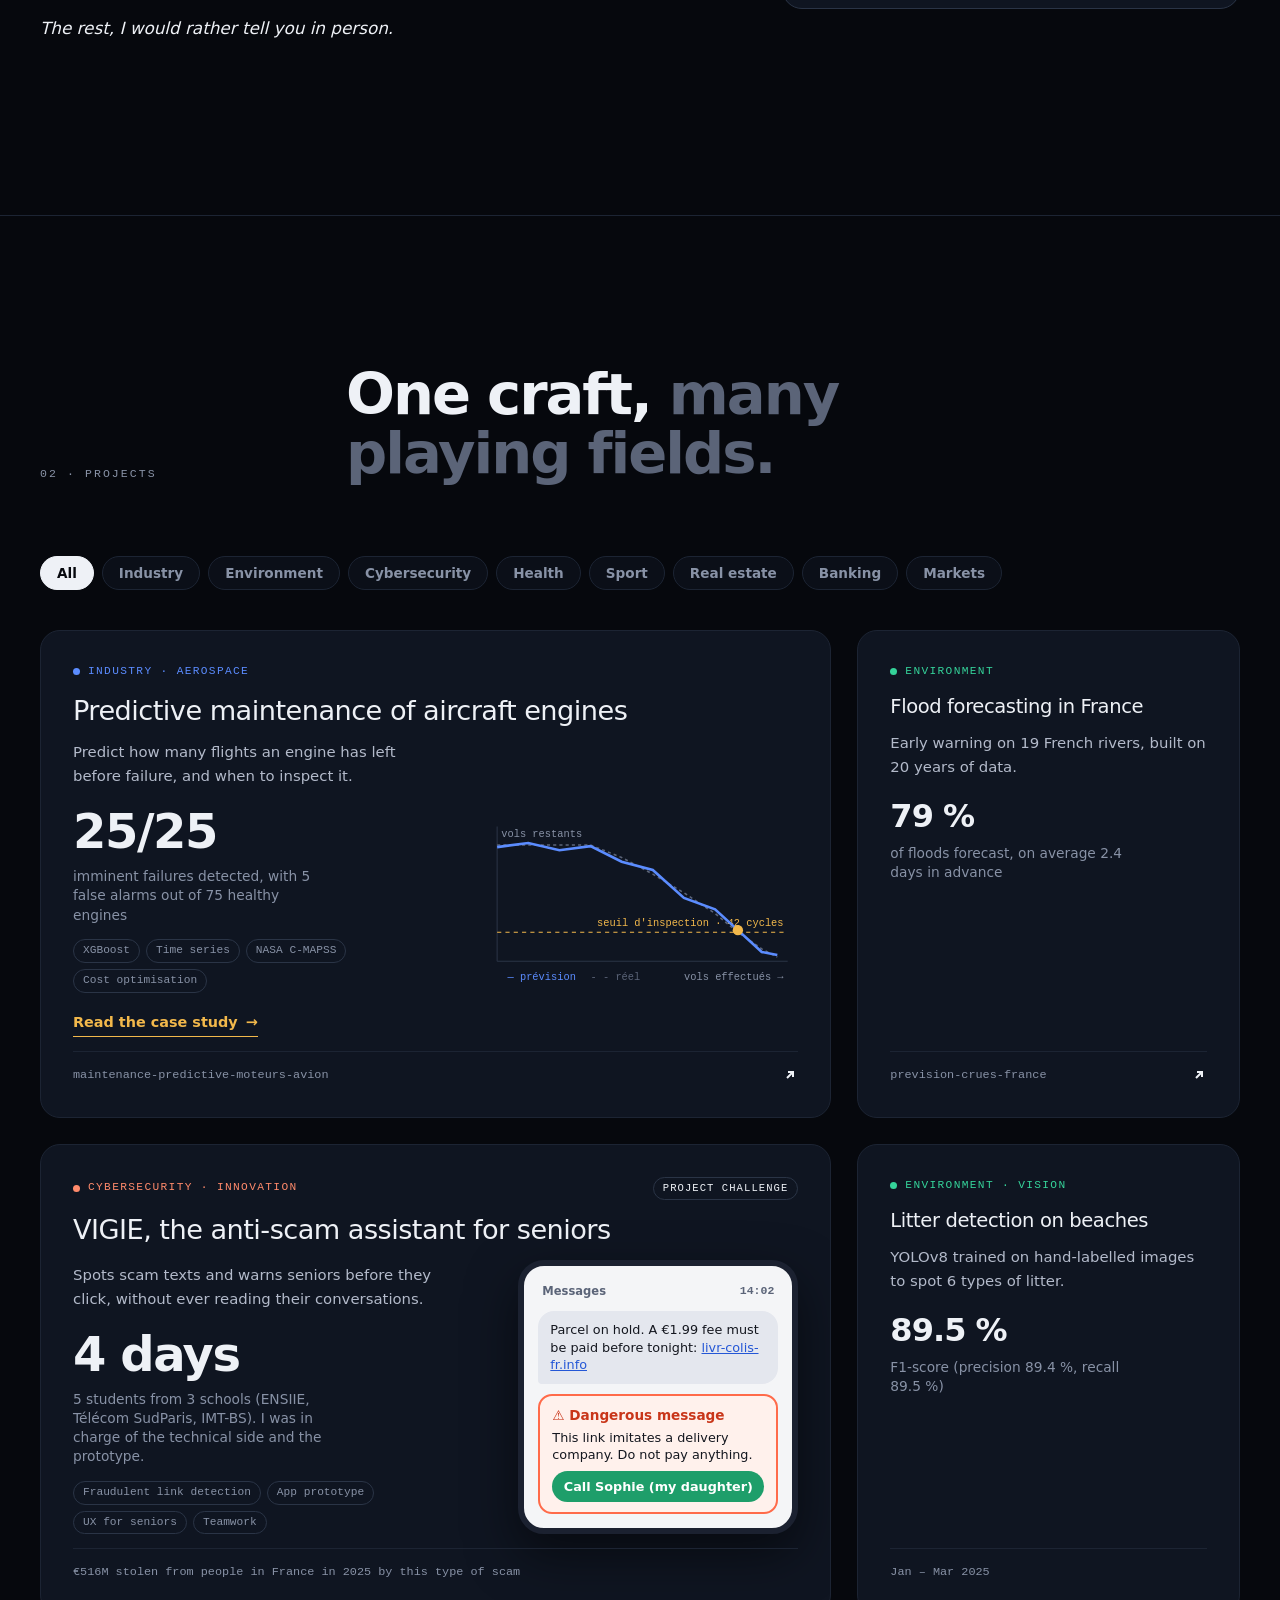
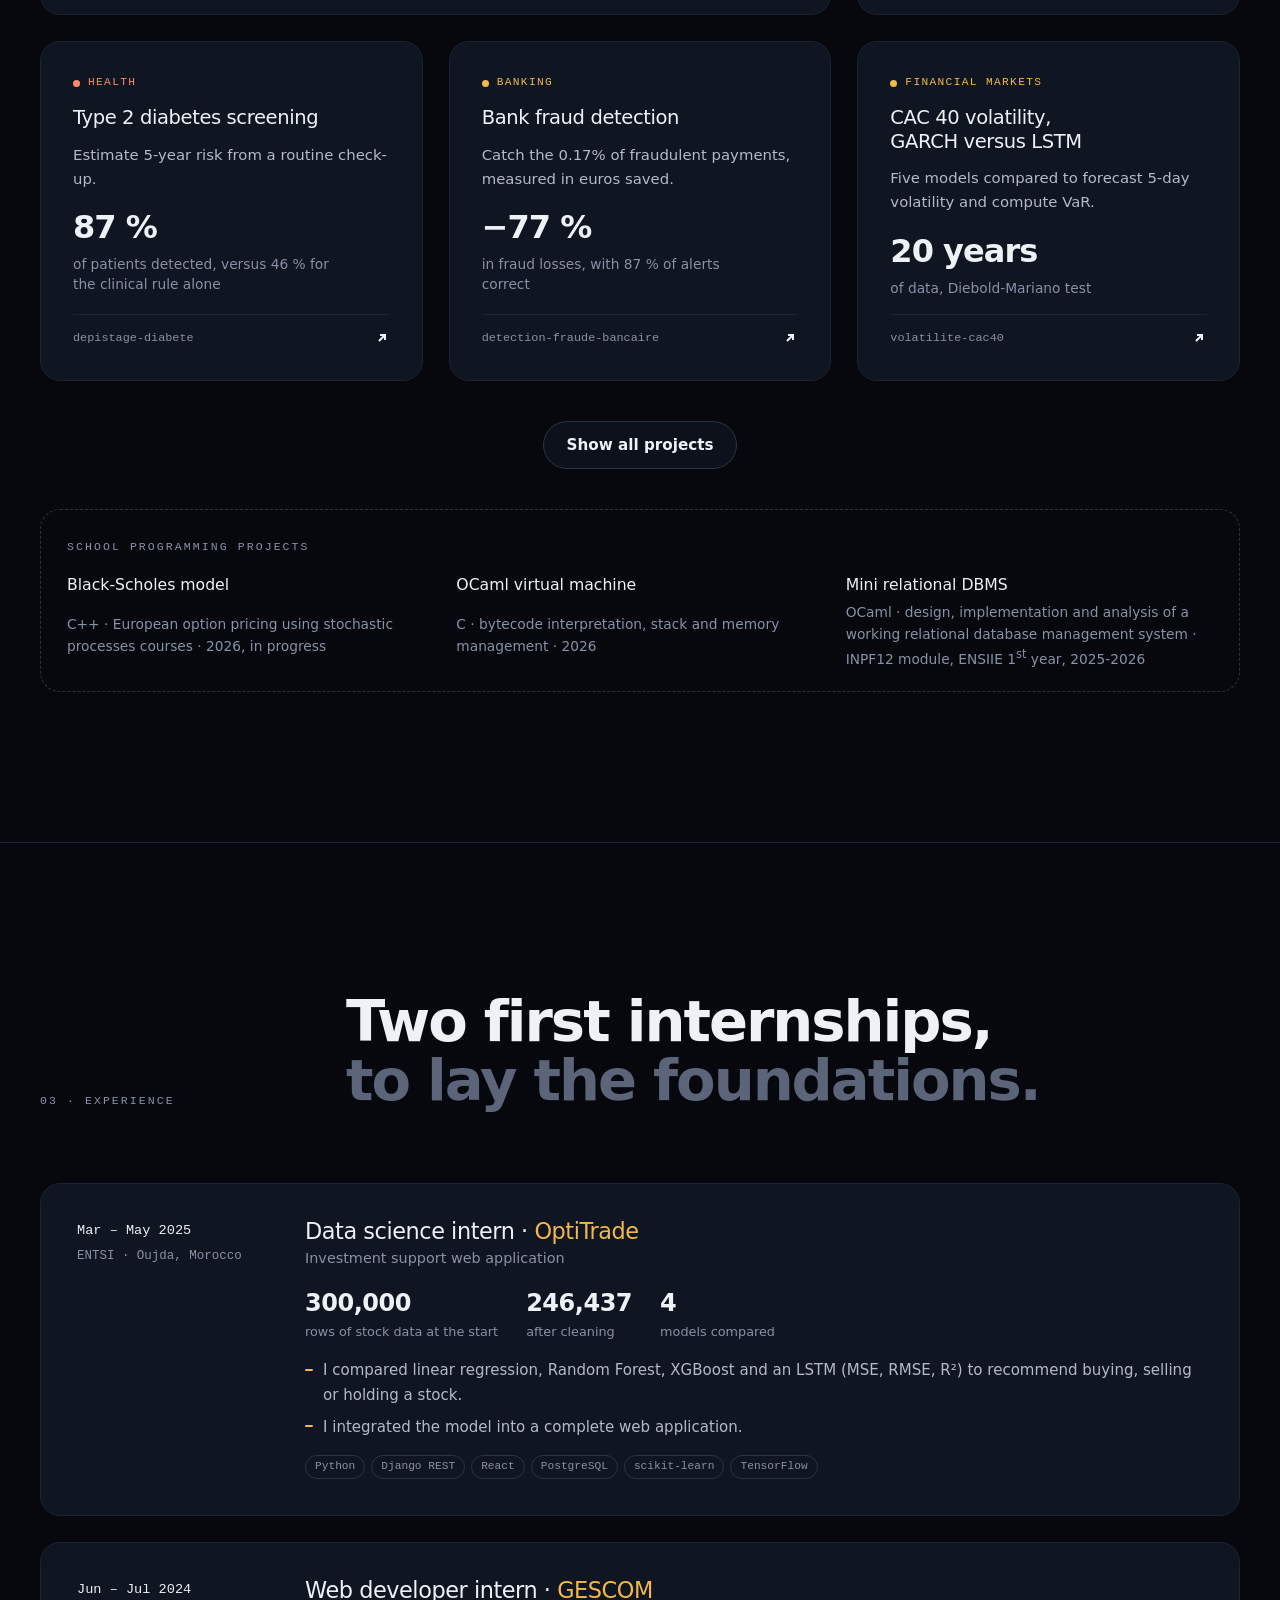
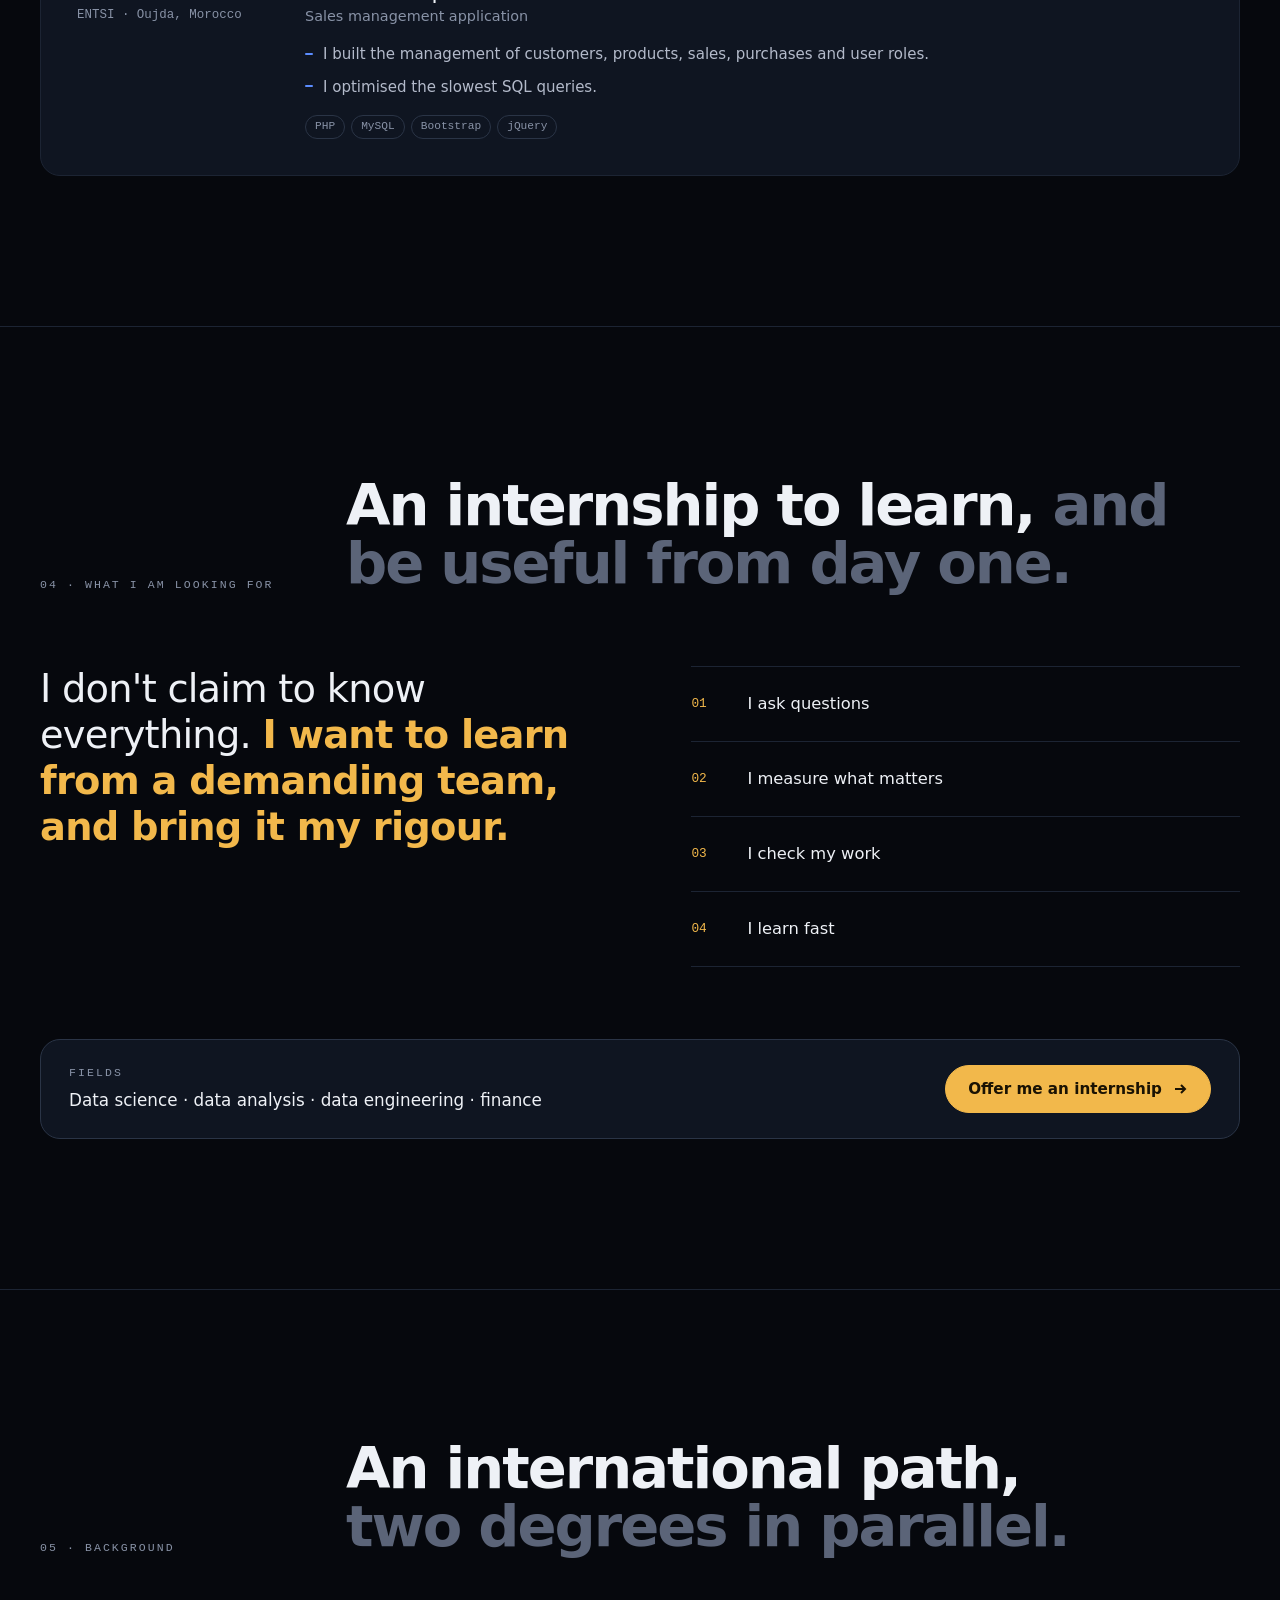
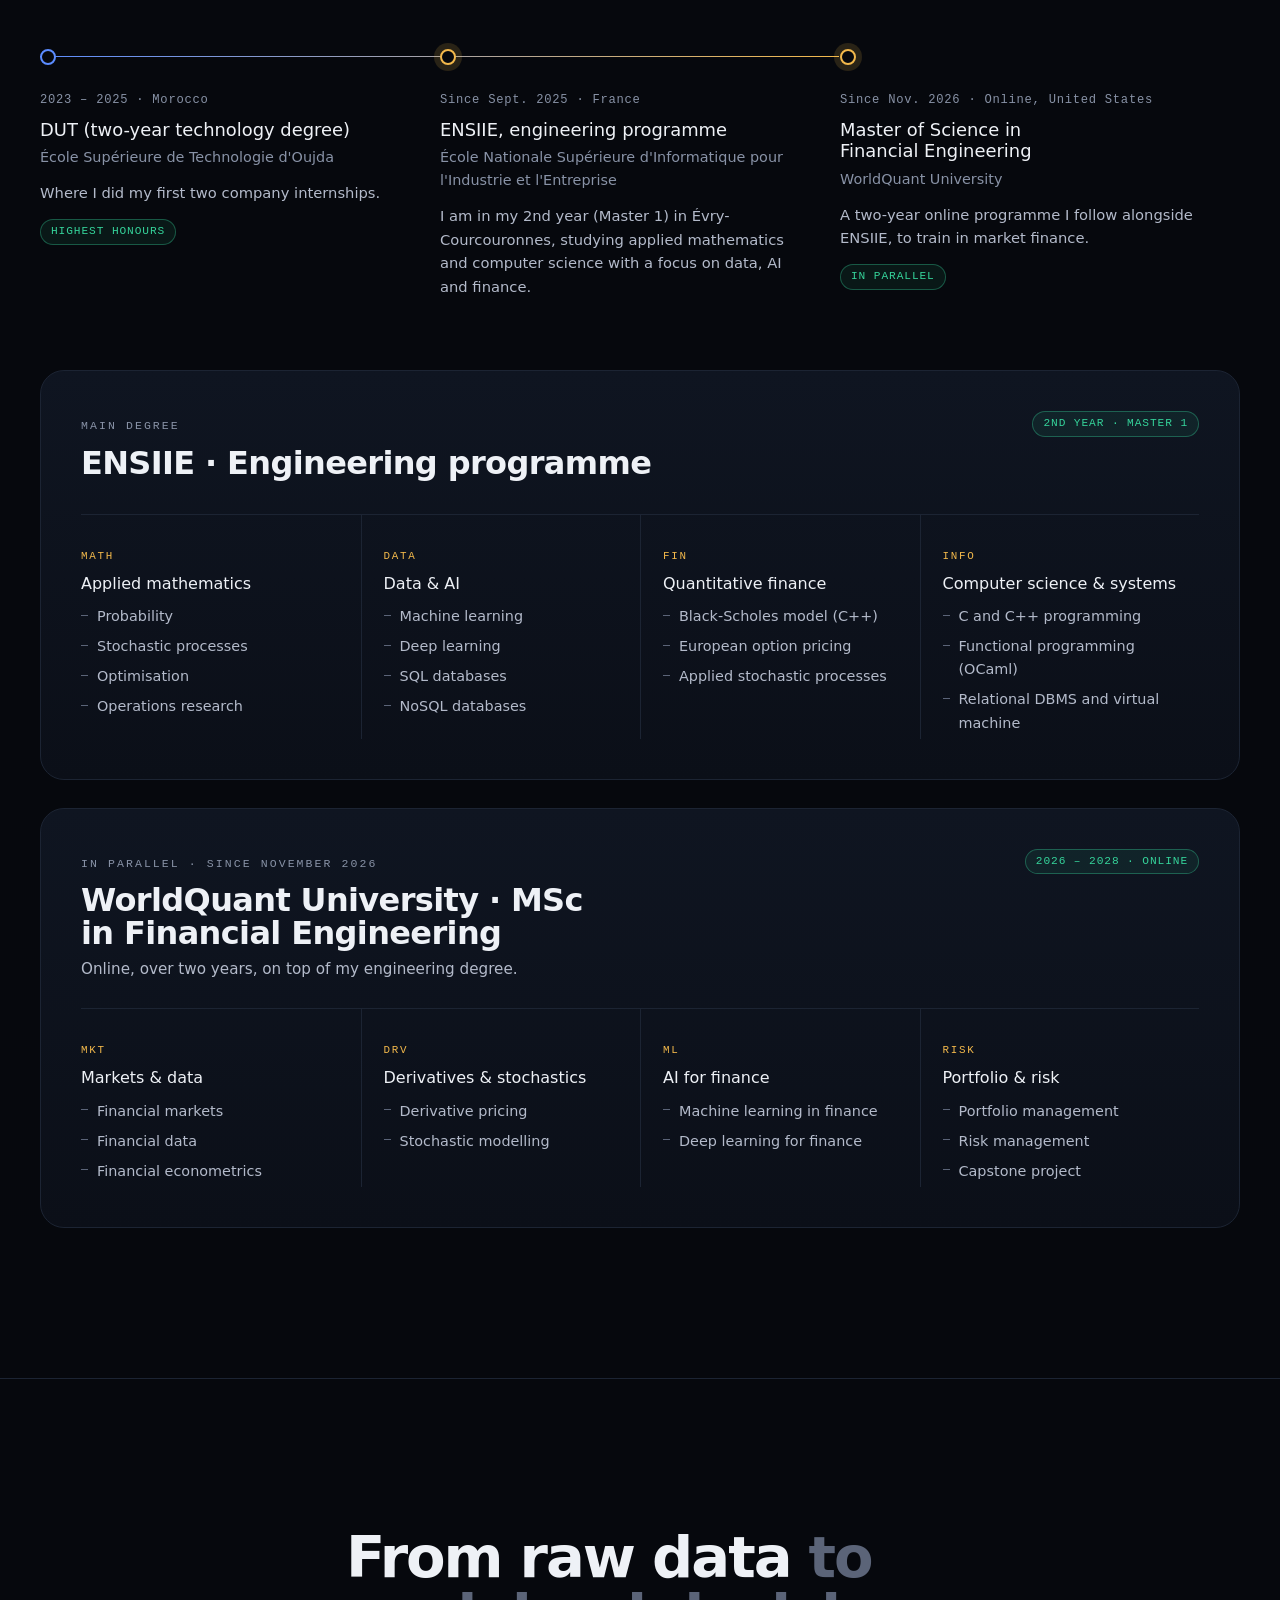
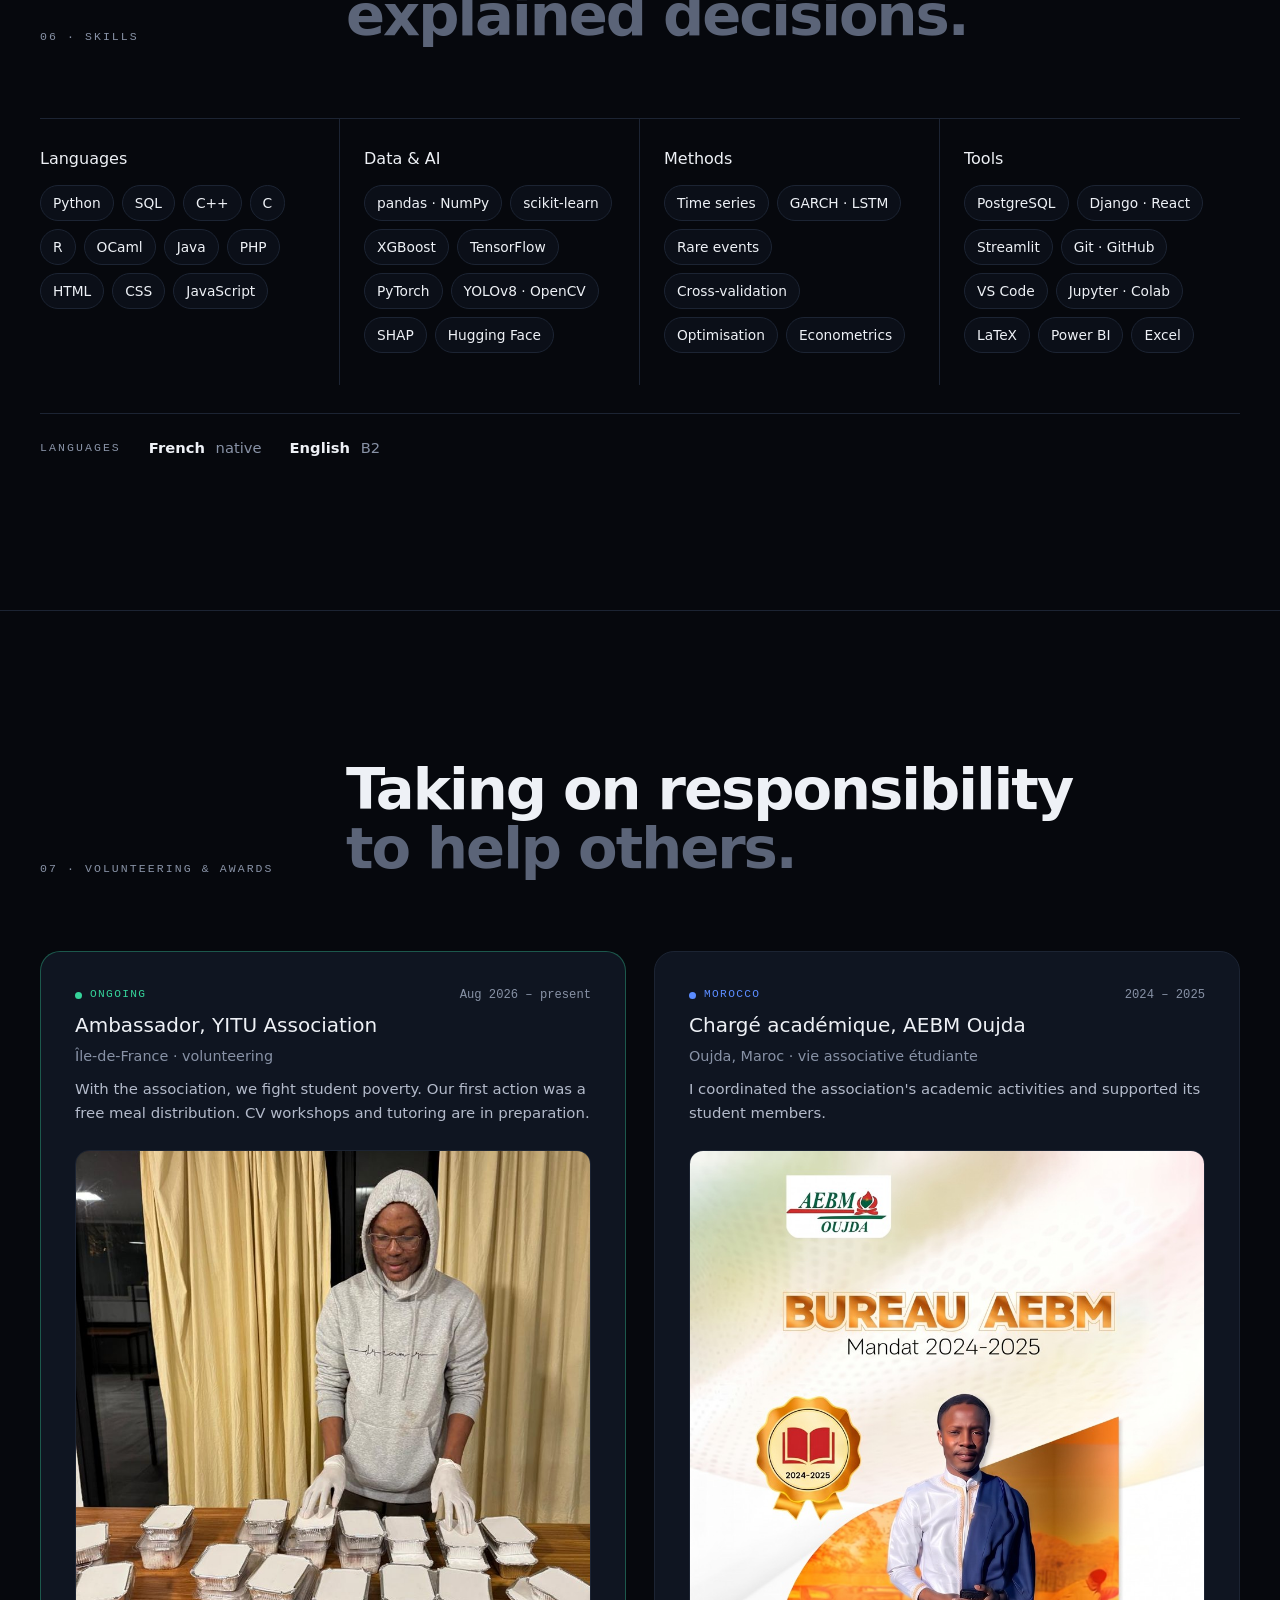
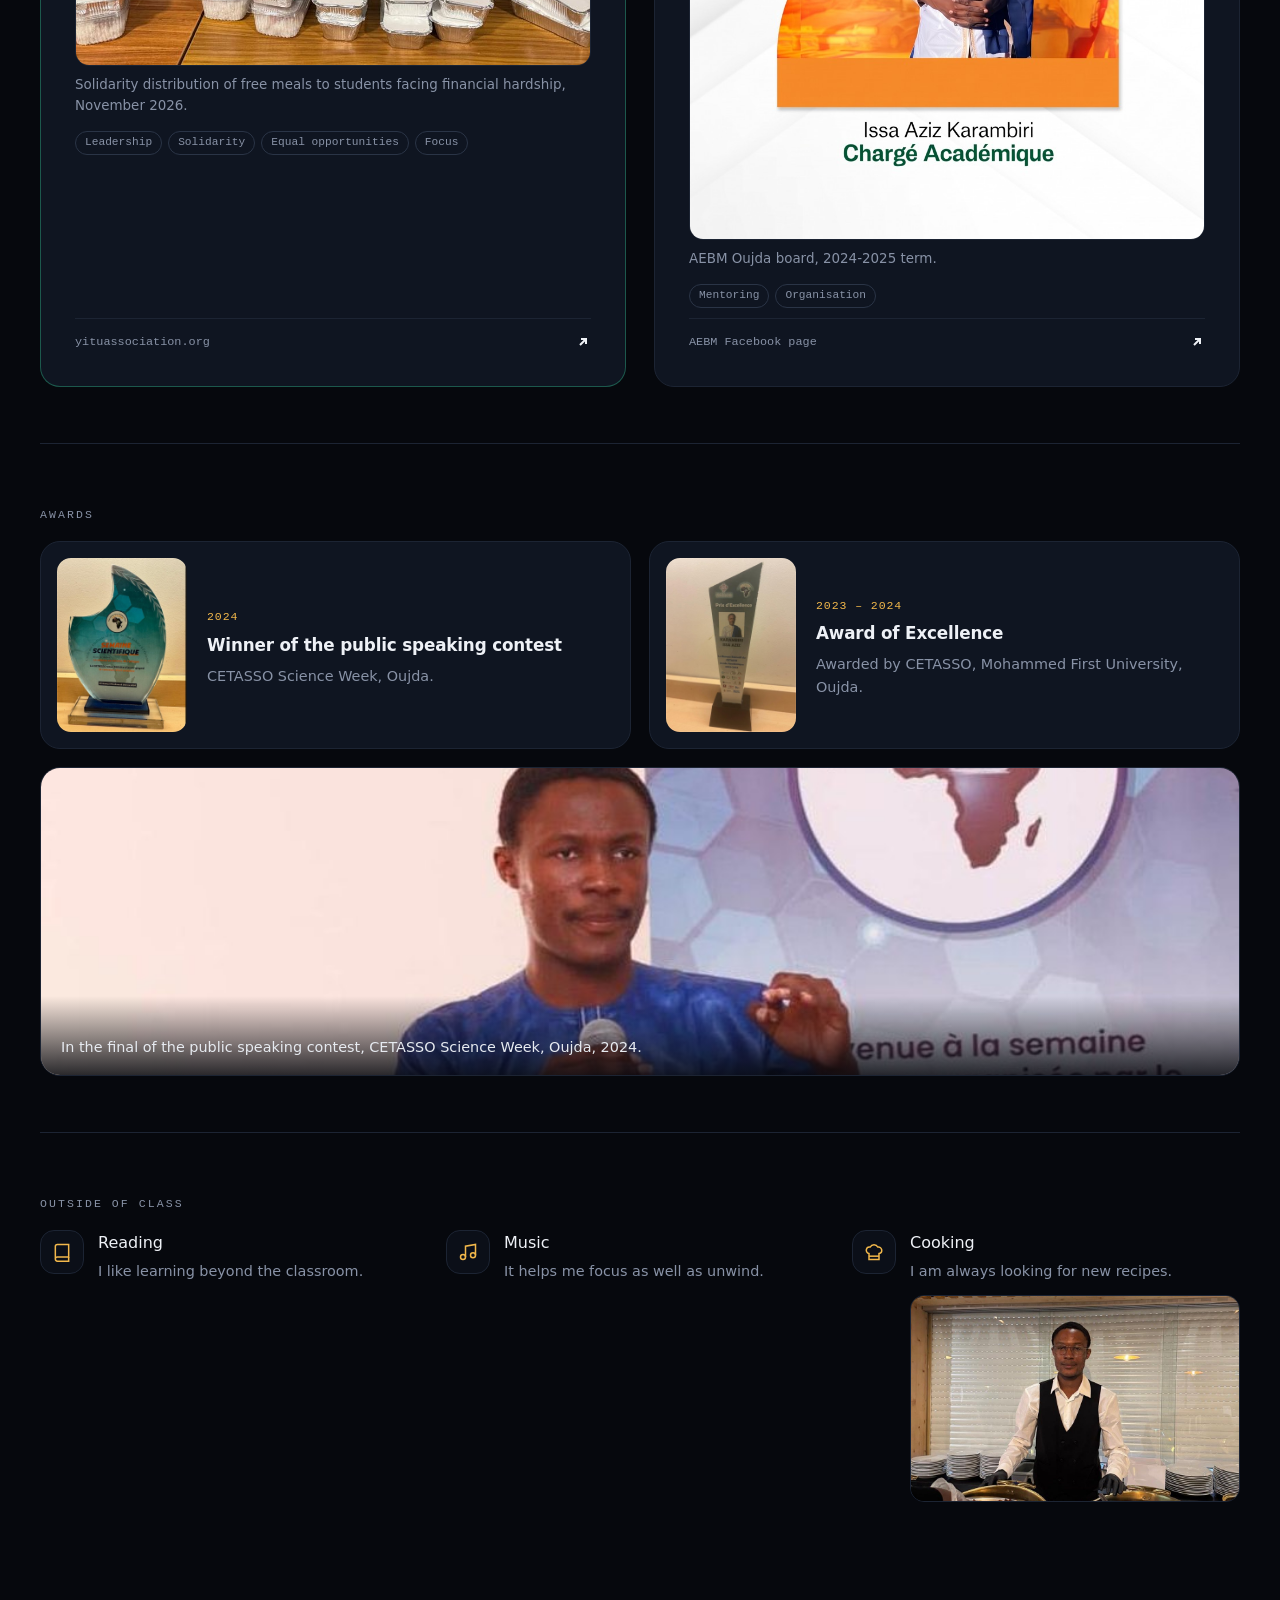
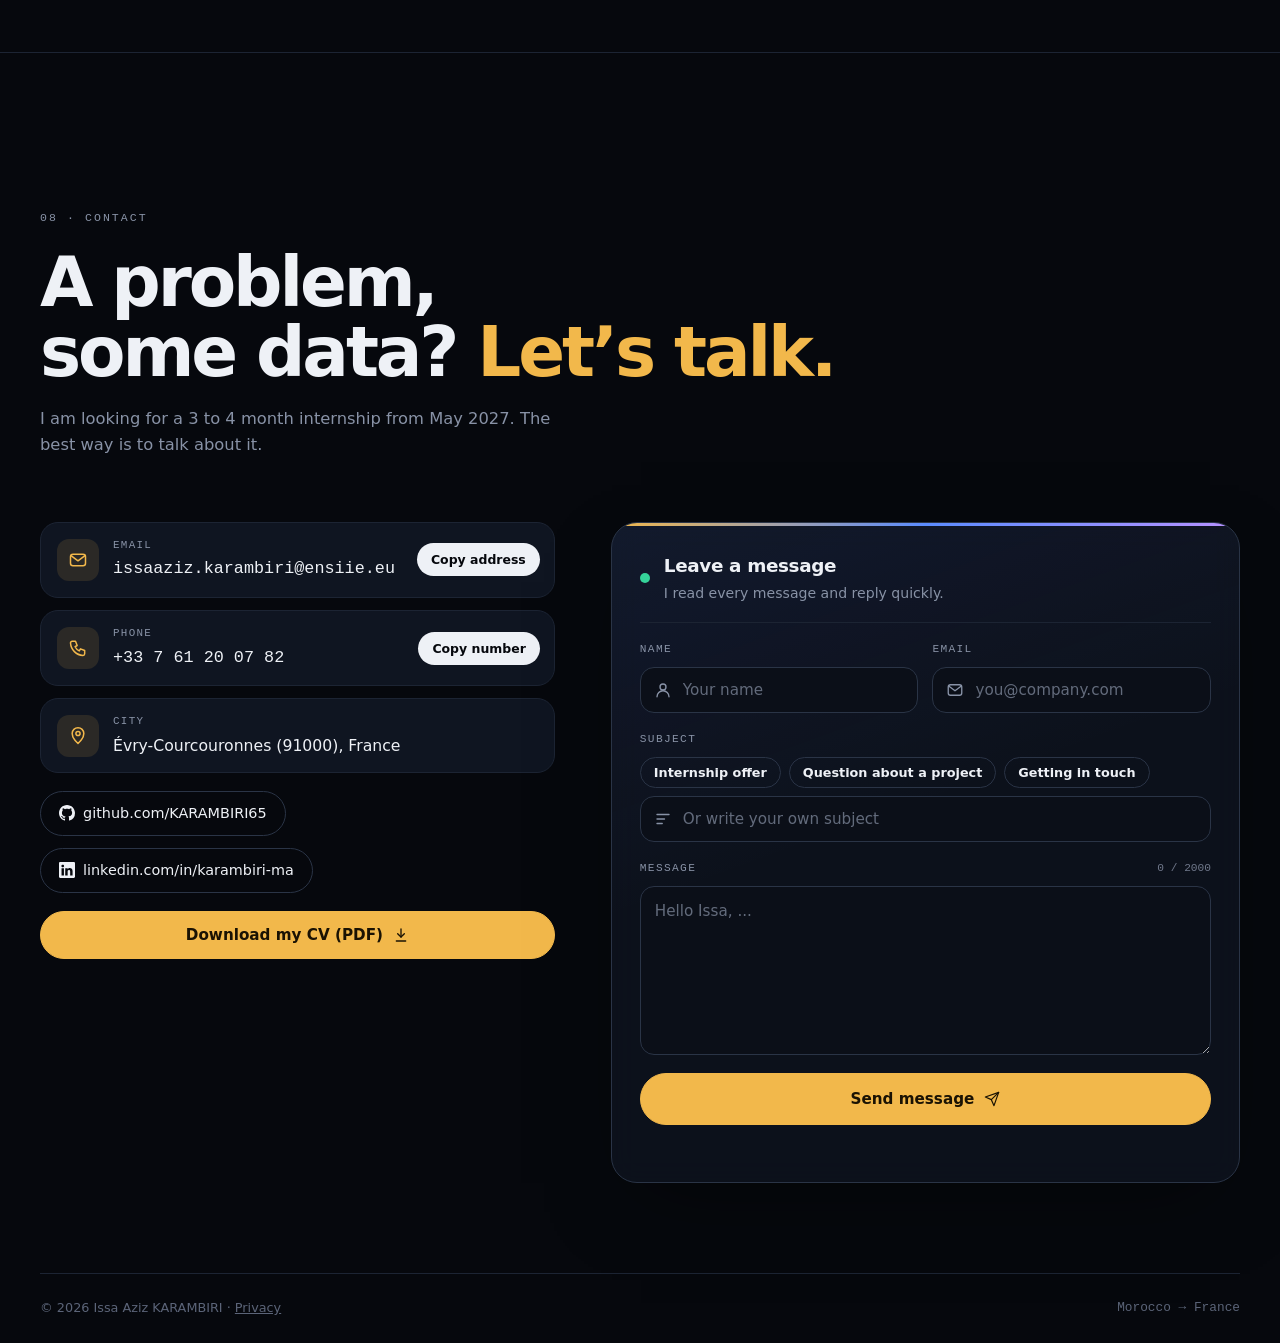
==== commit ee0d665a: "Add files via upload" ====
--- a/index.html
+++ b/index.html
@@ -48,7 +48,6 @@
       <a href="#experiences">Expériences</a>
       <a href="#parcours">Parcours</a>
       <a href="#competences">Compétences</a>
-      <a href="#motivation">Motivation</a>
       <a href="#contact">Contact</a>
     </nav>
     <div class="right">
@@ -70,9 +69,9 @@
   <div class="wrap hero-grid">
     <div class="hero-text">
       <div class="status"><b>●</b> Élève ingénieur à l'ENSIIE · Stage de 3 à 4 mois dès mai 2027</div>
-      <p class="kicker">Je suis <span class="scramble" id="role">data scientist</span><span class="caret" aria-hidden="true"></span></p>
+      <p class="kicker">Je suis <span class="scramble" id="role">élève ingénieur data &amp; IA</span><span class="caret" aria-hidden="true"></span></p>
       <h1 class="name"><span class="l"><span>Issa Aziz</span></span> <span class="l"><span>KARAMBIRI</span></span></h1>
-      <p class="lede-p">J'aime transformer des données en <strong>décisions</strong> utiles, quel que soit le secteur, et prendre le temps d'expliquer mes résultats à ceux qui doivent décider.</p>
+      <p class="lede-p">J'aime transformer des données en <strong>décisions</strong>, quel que soit le secteur.</p>
       <div class="ctas">
         <a class="btn primary magnetic" href="#contact">Me contacter <svg viewBox="0 0 24 24" fill="none" stroke="currentColor" stroke-width="2" stroke-linecap="round" stroke-linejoin="round" aria-hidden="true"><rect x="3" y="5" width="18" height="14" rx="3"/><path d="m4 7 8 6 8-6"/></svg></a>
         <div class="cv-wrap"><button class="btn ghost magnetic cv-dl" type="button" aria-expanded="false" aria-haspopup="true">Télécharger mon CV <svg viewBox="0 0 24 24" fill="none" stroke="currentColor" stroke-width="2" stroke-linecap="round" stroke-linejoin="round" aria-hidden="true"><path d="M12 3v12"/><path d="m7 10 5 5 5-5"/><path d="M5 21h14"/></svg></button><div class="cv-pop" hidden><a class="cv-opt" data-v="stage" download><b>CV pour un stage</b><small>Avec ma recherche de stage dès mai 2027</small></a><a class="cv-opt" data-v="simple" download><b>CV simple</b><small>Mon parcours, sans mention de stage</small></a></div></div>
@@ -95,26 +94,6 @@
   </div>
 </section>
 
-<div class="ticker" aria-label="Domaines couverts">
-  <div class="track">
-    <span><b>AÉRONAUTIQUE</b> maintenance prédictive <i class="u">25/25 pannes détectées</i></span>
-    <span><b>ENVIRONNEMENT</b> alerte crues <i class="u">79 % annoncées</i></span>
-    <span><b>SANTÉ</b> dépistage diabète <i class="u">87 % détectés</i></span>
-    <span><b>SPORT</b> pronostics football <i class="u">28 900 matchs</i></span>
-    <span><b>IMMOBILIER</b> analyse de terrains <i class="u">+1,6 M€</i></span>
-    <span><b>BANQUE</b> détection de fraude <i class="u">−77 % de pertes</i></span>
-    <span><b>MARCHÉS</b> volatilité · portefeuille · NLP</span>
-    <span><b>CYBERSÉCURITÉ</b> VIGIE, anti-arnaques seniors</span>
-    <span><b>AÉRONAUTIQUE</b> maintenance prédictive <i class="u">25/25 pannes détectées</i></span>
-    <span><b>ENVIRONNEMENT</b> alerte crues <i class="u">79 % annoncées</i></span>
-    <span><b>SANTÉ</b> dépistage diabète <i class="u">87 % détectés</i></span>
-    <span><b>SPORT</b> pronostics football <i class="u">28 900 matchs</i></span>
-    <span><b>IMMOBILIER</b> analyse de terrains <i class="u">+1,6 M€</i></span>
-    <span><b>BANQUE</b> détection de fraude <i class="u">−77 % de pertes</i></span>
-    <span><b>MARCHÉS</b> volatilité · portefeuille · NLP</span>
-    <span><b>CYBERSÉCURITÉ</b> VIGIE, anti-arnaques seniors</span>
-  </div>
-</div>
 
 <div class="gut"><div class="wrap stats">
   <div class="stat"><div class="v">2</div><div class="k">pays d'études, un parcours international : Maroc et France</div></div>
@@ -128,17 +107,13 @@
     <div class="sec-head"><span class="eyebrow">01 · À propos</span><h2>Issa Aziz KARAMBIRI, <span>élève ingénieur data &amp; IA.</span></h2></div>
     <div class="about-grid">
       <div class="about-text">
-        <p>Je m'appelle Issa et je suis élève ingénieur à l'<strong>École Nationale Supérieure d'Informatique pour l'Industrie et l'Entreprise (ENSIIE)</strong>, où j'étudie les mathématiques appliquées et l'informatique. Ce que j'aime par-dessus tout, c'est prendre un vrai problème, chercher dans les données ce qui peut aider, puis voir ce travail servir à quelqu'un.</p>
-        <p>Je suis d'un naturel curieux et je m'adapte à tous les domaines. Que ce soit dans l'industrie, l'aéronautique, la santé, l'environnement ou le sport, je prends le temps de comprendre le métier des personnes avec qui je travaille pour leur apporter des solutions vraiment utiles. La finance reste le domaine qui me passionne le plus, alors je me forme en parallèle à la finance de marché avec <strong>WorldQuant University</strong>.</p>
-        <p>Je suis quelqu'un de rigoureux et d'attentif. Je vérifie ce que je fais et j'aime expliquer mes résultats avec des mots simples. Je me sens aussi pleinement à ma place quand je peux aider les autres et porter un projet en équipe, et j'espère un jour mener la mienne.</p>
-        <p>Aujourd'hui, je cherche un <strong>stage de 3 à 4 mois à partir de mai 2027</strong> pour apprendre aux côtés d'une équipe exigeante et lui apporter toute mon énergie.</p>
+        <p>Je m'appelle Issa, élève ingénieur à l'<strong>École Nationale Supérieure d'Informatique pour l'Industrie et l'Entreprise (ENSIIE)</strong>. J'aime partir d'un vrai problème et chercher dans les données ce qui peut vraiment aider.</p>
+        <p>Industrie, aéronautique, santé, environnement, sport, je m'adapte à tous les domaines. La finance reste celui qui m'attire le plus, et je me forme en parallèle à la finance de marché avec <strong>WorldQuant University</strong>.</p>
+        <p>Le reste, je préfère vous le raconter de vive voix.</p>
       </div>
       <dl class="about-facts">
         <div><dt>Formation</dt><dd>ENSIIE, cycle ingénieur, 2<sup>e</sup> année (Master 1)</dd></div>
         <div><dt>En parallèle</dt><dd>MSc Financial Engineering, WorldQuant University (en ligne, 2026 – 2028)</dd></div>
-        <div><dt>Orientation</dt><dd>Mathématiques appliquées · data, IA, finance</dd></div>
-        <div><dt>Campus</dt><dd>Évry-Courcouronnes, France</dd></div>
-        <div><dt>Recherche</dt><dd>Stage de 3 à 4 mois dès mai 2027</dd></div>
         <div><dt>Langues</dt><dd>Français, anglais (B2)</dd></div>
       </dl>
     </div>
@@ -234,6 +209,24 @@
         <a class="repo" href="https://github.com/KARAMBIRI65/depistage-diabete" target="_blank" rel="noopener"><code>depistage-diabete</code><svg viewBox="0 0 16 16" fill="none" stroke="currentColor" stroke-width="2" aria-hidden="true"><path d="M5 11L11 5M6 5h5v5"/></svg></a>
       </article>
 
+      <article class="card" data-dom="banque">
+        <div class="top"><span class="dom">Banque</span></div>
+        <h3>Détection de fraude bancaire</h3>
+        <p>Repérer 0,17 % de paiements frauduleux, en raisonnant en euros économisés.</p>
+        <div class="metric"><b>−77 %</b><span>de pertes liées à la fraude, avec 87 % d'alertes justes</span></div>
+        <div class="tags"><span>XGBoost</span><span>PR-AUC 0,88</span><span>Données déséquilibrées</span></div>
+        <a class="repo" href="https://github.com/KARAMBIRI65/detection-fraude-bancaire" target="_blank" rel="noopener"><code>detection-fraude-bancaire</code><svg viewBox="0 0 16 16" fill="none" stroke="currentColor" stroke-width="2" aria-hidden="true"><path d="M5 11L11 5M6 5h5v5"/></svg></a>
+      </article>
+
+      <article class="card" data-dom="marches">
+        <div class="top"><span class="dom">Marchés financiers</span></div>
+        <h3>Volatilité du CAC 40, GARCH contre LSTM</h3>
+        <p>Cinq modèles comparés pour prévoir la volatilité à 5 jours et calculer la VaR.</p>
+        <div class="metric"><b>20 ans</b><span>de données, test de Diebold-Mariano</span></div>
+        <div class="tags"><span>GARCH</span><span>LSTM · PyTorch</span><span>VaR</span></div>
+        <a class="repo" href="https://github.com/KARAMBIRI65/volatilite-cac40" target="_blank" rel="noopener"><code>volatilite-cac40</code><svg viewBox="0 0 16 16" fill="none" stroke="currentColor" stroke-width="2" aria-hidden="true"><path d="M5 11L11 5M6 5h5v5"/></svg></a>
+      </article>
+
       <article class="card" data-dom="sport">
         <div class="top"><span class="dom">Sport</span><span class="app">App web</span></div>
         <h3>Prédiction de matchs de football</h3>
@@ -253,15 +246,6 @@
       </article>
 
       <article class="card" data-dom="banque">
-        <div class="top"><span class="dom">Banque</span></div>
-        <h3>Détection de fraude bancaire</h3>
-        <p>Repérer 0,17 % de paiements frauduleux, en raisonnant en euros économisés.</p>
-        <div class="metric"><b>−77 %</b><span>de pertes liées à la fraude, avec 87 % d'alertes justes</span></div>
-        <div class="tags"><span>XGBoost</span><span>PR-AUC 0,88</span><span>Données déséquilibrées</span></div>
-        <a class="repo" href="https://github.com/KARAMBIRI65/detection-fraude-bancaire" target="_blank" rel="noopener"><code>detection-fraude-bancaire</code><svg viewBox="0 0 16 16" fill="none" stroke="currentColor" stroke-width="2" aria-hidden="true"><path d="M5 11L11 5M6 5h5v5"/></svg></a>
-      </article>
-
-      <article class="card" data-dom="banque">
         <div class="top"><span class="dom">Banque</span><span class="app">App web</span></div>
         <h3>Scoring de crédit</h3>
         <p>Estimer le risque de défaut et expliquer chaque décision.</p>
@@ -281,15 +265,6 @@
 
       <article class="card" data-dom="marches">
         <div class="top"><span class="dom">Marchés financiers</span></div>
-        <h3>Volatilité du CAC 40, GARCH contre LSTM</h3>
-        <p>Cinq modèles comparés pour prévoir la volatilité à 5 jours et calculer la VaR.</p>
-        <div class="metric"><b>20 ans</b><span>de données, test de Diebold-Mariano</span></div>
-        <div class="tags"><span>GARCH</span><span>LSTM · PyTorch</span><span>VaR</span></div>
-        <a class="repo" href="https://github.com/KARAMBIRI65/volatilite-cac40" target="_blank" rel="noopener"><code>volatilite-cac40</code><svg viewBox="0 0 16 16" fill="none" stroke="currentColor" stroke-width="2" aria-hidden="true"><path d="M5 11L11 5M6 5h5v5"/></svg></a>
-      </article>
-
-      <article class="card" data-dom="marches">
-        <div class="top"><span class="dom">Marchés financiers</span></div>
         <h3>Optimisation de portefeuille</h3>
         <p>Markowitz, clustering et HRP testés sur le CAC 40, frais inclus.</p>
         <div class="metric"><b>32</b><span>actions, de 2015 à 2025, rebalancement mensuel</span></div>
@@ -318,18 +293,6 @@
   </div>
 </section>
 
-<section class="cta-band gut" aria-label="Contact">
-  <div class="wrap cta-in">
-    <div>
-      <span class="eyebrow cta-ey"><i></i>Recherche de stage · mai 2027</span>
-      <h2 class="cta-h">Un de ces projets vous parle&nbsp;? <span>Parlons-en.</span></h2>
-    </div>
-    <div class="cta-act">
-      <a class="btn primary magnetic" href="#contact">Me contacter</a>
-      <a class="btn ghost" href="https://www.linkedin.com/in/karambiri-ma" target="_blank" rel="noopener">LinkedIn</a>
-    </div>
-  </div>
-</section>
 
 <section class="sec gut" id="experiences">
   <div class="wrap">
@@ -372,15 +335,13 @@
         <p>Je ne prétends pas tout savoir. <b>Je veux apprendre auprès d'une équipe exigeante, et lui apporter ma rigueur.</b></p>
       </blockquote>
       <div class="mind-list">
-        <div class="mind-item"><span class="mono">01</span><div><b>Je pose des questions</b><p>Je cherche d'abord à comprendre le métier avant de toucher au modèle.</p></div></div>
-        <div class="mind-item"><span class="mono">02</span><div><b>Je mesure ce qui compte</b><p>Je relie mes résultats au terrain, en euros économisés ou en pannes évitées.</p></div></div>
-        <div class="mind-item"><span class="mono">03</span><div><b>Je vérifie mon travail</b><p>Je teste toujours mes modèles sur des données qu'ils n'ont jamais vues, pour ne pas me tromper moi-même.</p></div></div>
-        <div class="mind-item"><span class="mono">04</span><div><b>J'apprends vite</b><p>Deux stages et beaucoup de projets menés en autonomie m'ont appris à progresser vite, et j'ai envie d'aller plus loin.</p></div></div>
+        <div class="mind-item"><span class="mono">01</span><div><b>Je pose des questions</b></div></div>
+        <div class="mind-item"><span class="mono">02</span><div><b>Je mesure ce qui compte</b></div></div>
+        <div class="mind-item"><span class="mono">03</span><div><b>Je vérifie mon travail</b></div></div>
+        <div class="mind-item"><span class="mono">04</span><div><b>J'apprends vite</b></div></div>
       </div>
     </div>
     <div class="seek">
-      <div><span class="eyebrow">Durée</span><b>3 à 4 mois</b></div>
-      <div><span class="eyebrow">Début</span><b>Mai 2027</b></div>
       <div><span class="eyebrow">Domaines</span><b>Data science · data analyse · data engineering · finance</b></div>
       <a class="btn primary magnetic" href="#contact">Me proposer un stage
         <svg viewBox="0 0 16 16" fill="none" stroke="currentColor" stroke-width="2" aria-hidden="true"><path d="M3 8h10M9 4l4 4-4 4"/></svg></a>
@@ -438,7 +399,7 @@
         <div>
           <span class="eyebrow">En parallèle · depuis novembre 2026</span>
           <h3>WorldQuant University · MSc Financial Engineering</h3>
-          <p>Un Master of Science en ingénierie financière, en ligne, sur deux ans. Je le suis en plus de ma formation d'ingénieur, parce que la finance de marché m'attire beaucoup et que j'ai envie de m'y former sérieusement.</p>
+          <p>En ligne, sur deux ans, en plus de ma formation d'ingénieur.</p>
         </div>
         <span class="pill">2026 – 2028 · En ligne</span>
       </div>
@@ -477,16 +438,17 @@
         <div class="role-top"><span class="dom" style="--c:var(--up)">En cours</span><span class="mono role-date">août 2026 – aujourd'hui</span></div>
         <h3>Ambassadeur, YITU Association</h3>
         <div class="role-where">Île-de-France · bénévolat</div>
-        <p>Avec l'association, nous luttons contre la précarité étudiante. Nous avons déjà organisé une distribution de repas gratuits pour les étudiants qui en ont besoin, et nous préparons aussi des ateliers CV et du soutien scolaire.</p>
+        <p>Avec l'association, nous luttons contre la précarité étudiante. Première action, une distribution de repas gratuits. Des ateliers CV et du soutien scolaire sont en préparation.</p>
         <figure class="role-photo"><a class="hob-photo" href="images/yitu-distribution-repas.jpg" target="_blank" rel="noopener"><img src="images/yitu-distribution-repas.jpg" alt="Issa prépare des repas gratuits pour des étudiants lors d'une distribution solidaire de YITU Association" loading="lazy" width="900" height="1200"></a><figcaption>Distribution solidaire de repas gratuits aux étudiants en situation de précarité, novembre 2026.</figcaption></figure>
         <div class="tags"><span>Leadership</span><span>Solidarité</span><span>Égalité des chances</span><span>Orientation</span></div>
         <a class="repo" href="https://www.yituassociation.org" target="_blank" rel="noopener"><code>yituassociation.org</code><svg viewBox="0 0 16 16" fill="none" stroke="currentColor" stroke-width="2" aria-hidden="true"><path d="M5 11L11 5M6 5h5v5"/></svg></a>
       </article>
       <article class="box role">
         <div class="role-top"><span class="dom" style="--c:var(--blue)">Maroc</span><span class="mono role-date">2024 – 2025</span></div>
-        <h3>Chargé académique, AEBM</h3>
-        <div class="role-where">Maroc · vie associative étudiante</div>
+        <h3>Chargé académique, AEBM Oujda</h3>
+        <div class="role-where">Oujda, Maroc · vie associative étudiante</div>
         <p>Je coordonnais les activités académiques de l'association et j'accompagnais les étudiants membres.</p>
+        <figure class="role-photo"><a class="hob-photo" href="images/aebm-charge-academique.jpg" target="_blank" rel="noopener"><img src="images/aebm-charge-academique.jpg" alt="Issa, chargé académique du bureau de l'AEBM Oujda" loading="lazy" width="896" height="1200"></a><figcaption>Bureau de l'AEBM Oujda, mandat 2024-2025.</figcaption></figure>
         <div class="tags"><span>Accompagnement</span><span>Organisation</span></div>
         <a class="repo" href="https://www.facebook.com/share/19Jemff869/?mibextid=wwXIfr" target="_blank" rel="noopener"><code>Page Facebook de l'AEBM</code><svg viewBox="0 0 16 16" fill="none" stroke="currentColor" stroke-width="2" aria-hidden="true"><path d="M5 11L11 5M6 5h5v5"/></svg></a>
       </article>
@@ -505,7 +467,7 @@
       </div>
       <div class="award-photos">
         <figure class="award-wide"><a href="images/finale-debat.jpg" target="_blank" rel="noopener"><img src="images/finale-debat.jpg" alt="Issa au pupitre pendant la finale du concours d'art oratoire" loading="lazy" width="1000" height="625"></a><figcaption>En finale du concours d'art oratoire, Semaine scientifique du CETASSO, Oujda, 2024.</figcaption></figure>
-        <figure class="award-wide award-tall"><a href="images/finale-debat-2025.jpg" target="_blank" rel="noopener"><img src="images/finale-debat-2025.jpg" alt="Issa reçoit son certificat de finaliste du concours d'art oratoire 2025" loading="lazy" width="600" height="800"></a><figcaption>Finaliste du concours d'art oratoire de l'AEBM, 2025.</figcaption></figure>
+        
       </div>
     </div>
     <div class="hobbies" id="hobbies">
@@ -519,38 +481,13 @@
   </div>
 </section>
 
-<section class="sec gut" id="motivation">
-  <div class="wrap">
-    <div class="sec-head"><span class="eyebrow">08 · Motivation</span><h2>À l'entreprise <span>qui me fera grandir.</span></h2></div>
-    <div class="letter-toggle"><button type="button" class="btn ghost" id="letter-btn" aria-expanded="false" aria-controls="letter">Lire ma lettre de motivation</button></div>
-    <article class="letter" id="letter" hidden>
-      <div class="letter-head">
-        <div><b>Issa Aziz KARAMBIRI</b><span>Élève ingénieur à l'ENSIIE</span><span>Évry-Courcouronnes 91000 France</span></div>
-        <div class="letter-meta"><span class="obj">Objet</span><span>Candidature pour un stage de 3 à 4 mois à partir de mai 2027</span></div>
-      </div>
-      <div class="letter-body">
-        <p>Madame, Monsieur,</p>
-        <p>Je suis élève ingénieur en deuxième année à l'École Nationale Supérieure d'Informatique pour l'Industrie et l'Entreprise. Je me forme en mathématiques appliquées et en informatique avec une orientation data, IA et finance. En parallèle, je suis depuis novembre 2026 un Master of Science en ingénierie financière en ligne à WorldQuant University, pour me former à la finance de marché. Je cherche un stage de 3 à 4 mois à partir de mai 2027 en data science, en data analyse, en data engineering ou en finance.</p>
-        <p>Je ne cherche pas seulement un stage. Je cherche une entreprise où je pourrai <strong>évoluer et me dépasser</strong> avec une équipe exigeante qui me confie de vrais sujets et qui m'aide à aller plus loin que ce que je sais faire aujourd'hui. Je sais que j'ai encore beaucoup à apprendre et c'est précisément ce qui me motive.</p>
-        <p>Mon parcours m'a appris à m'adapter. En passant du Maroc à la France j'ai changé de pays, de système d'enseignement et de repères. À chaque étape j'ai trouvé ma place en travaillant davantage et en posant des questions. Mon engagement associatif au Maroc puis auprès de YITU Association en France m'a aussi appris à être utile aux autres, à prendre des responsabilités et à tenir mes engagements.</p>
-        <p>Je vous apporte de la rigueur, une curiosité sincère et l'envie de progresser vite. J'écoute, j'essaie et je me trompe parfois, mais je ne commets pas deux fois la même erreur. À terme je veux prendre des responsabilités et entraîner une équipe. Je sais que cela commence par apprendre auprès de personnes plus expérimentées que moi et c'est ce que je viens chercher chez vous.</p>
-        <p>Si votre entreprise cherche quelqu'un qui a envie de grandir avec elle, je serais heureux d'en parler avec vous.</p>
-        <p>Je vous prie d'agréer, Madame, Monsieur, l'expression de mes salutations distinguées.</p>
-      </div>
-      <div class="letter-sign">
-        <span class="sig">Issa Aziz KARAMBIRI</span>
-        <span class="mono">issaaziz.karambiri@ensiie.eu · +33 7 61 20 07 82</span>
-      </div>
-    </article>
-  </div>
-</section>
 
 <section class="contact gut" id="contact">
   <div class="wrap">
    <div class="contact-head">
-    <span class="eyebrow">09 · Contact</span>
+    <span class="eyebrow">08 · Contact</span>
     <h2 style="margin-top:18px">Un problème,<br>des données&nbsp;? <span>Parlons-en.</span></h2>
-    <p class="contact-lead">Je recherche un stage de 3 à 4 mois à partir de mai 2027. Écrivez-moi, appelez-moi ou laissez-moi un message, je vous répondrai rapidement.</p>
+    <p class="contact-lead">Je cherche un stage de 3 à 4 mois dès mai 2027. Le mieux, c'est d'en parler.</p>
    </div>
    <div class="contact-grid">
     <div class="contact-side">
--- a/css/style.css
+++ b/css/style.css
@@ -694,3 +694,35 @@
 .role-photo .hob-photo{margin-top:0}
 .role-photo .hob-photo img{aspect-ratio:1/1;object-position:50% 68%}
 .role-photo figcaption{margin-top:8px;font-size:.84rem;color:var(--muted)}
+
+/* Mise en page aérée */
+.sec{padding-block:150px}
+.sec-head{margin-bottom:72px}
+.stats .stat{padding:44px 28px}
+.about-text p{margin:0 0 22px}
+.about-text p:last-child{color:var(--ink);font-style:italic}
+.grid-proj{gap:26px}
+.card{padding:32px;gap:14px}
+.card:not(.feat) .tags{display:none}
+.filters{margin-bottom:40px}
+.also{margin-top:40px}
+.xp{gap:26px}
+.job{padding:36px}
+.mind-item{padding:24px 0}
+.seek{margin-top:72px}
+.school{margin-top:72px;padding:40px}
+.school-wq{margin-top:28px}
+.two{gap:28px}
+.box{padding:34px}
+.awards,.hobbies{margin-top:56px;padding-top:56px}
+.award-wide img{height:clamp(200px,24vw,320px)}
+.qr-card{display:none!important}
+.contact{padding-block:150px 90px}
+.contact-grid{margin-top:64px;gap:56px}
+@media (min-width:641px){ .grid-proj:not(.show-all):not(.filtered) > .card:nth-child(n+8){display:none} .more-proj{display:flex!important;width:fit-content;margin:40px auto 0} .grid-proj.filtered + .more-proj{display:none!important} }
+@media (max-width:900px){ .sec{padding-block:90px} .sec-head{margin-bottom:44px} .contact{padding-block:90px 70px} }
+.role:not(.now) .role-photo .hob-photo img{aspect-ratio:auto;object-fit:contain}
+
+.award-photos{grid-template-columns:1fr}
+.seek{grid-template-columns:minmax(0,1fr) auto}
+@media (max-width:900px){ .seek{grid-template-columns:1fr} .seek div:nth-child(3){grid-column:auto} }
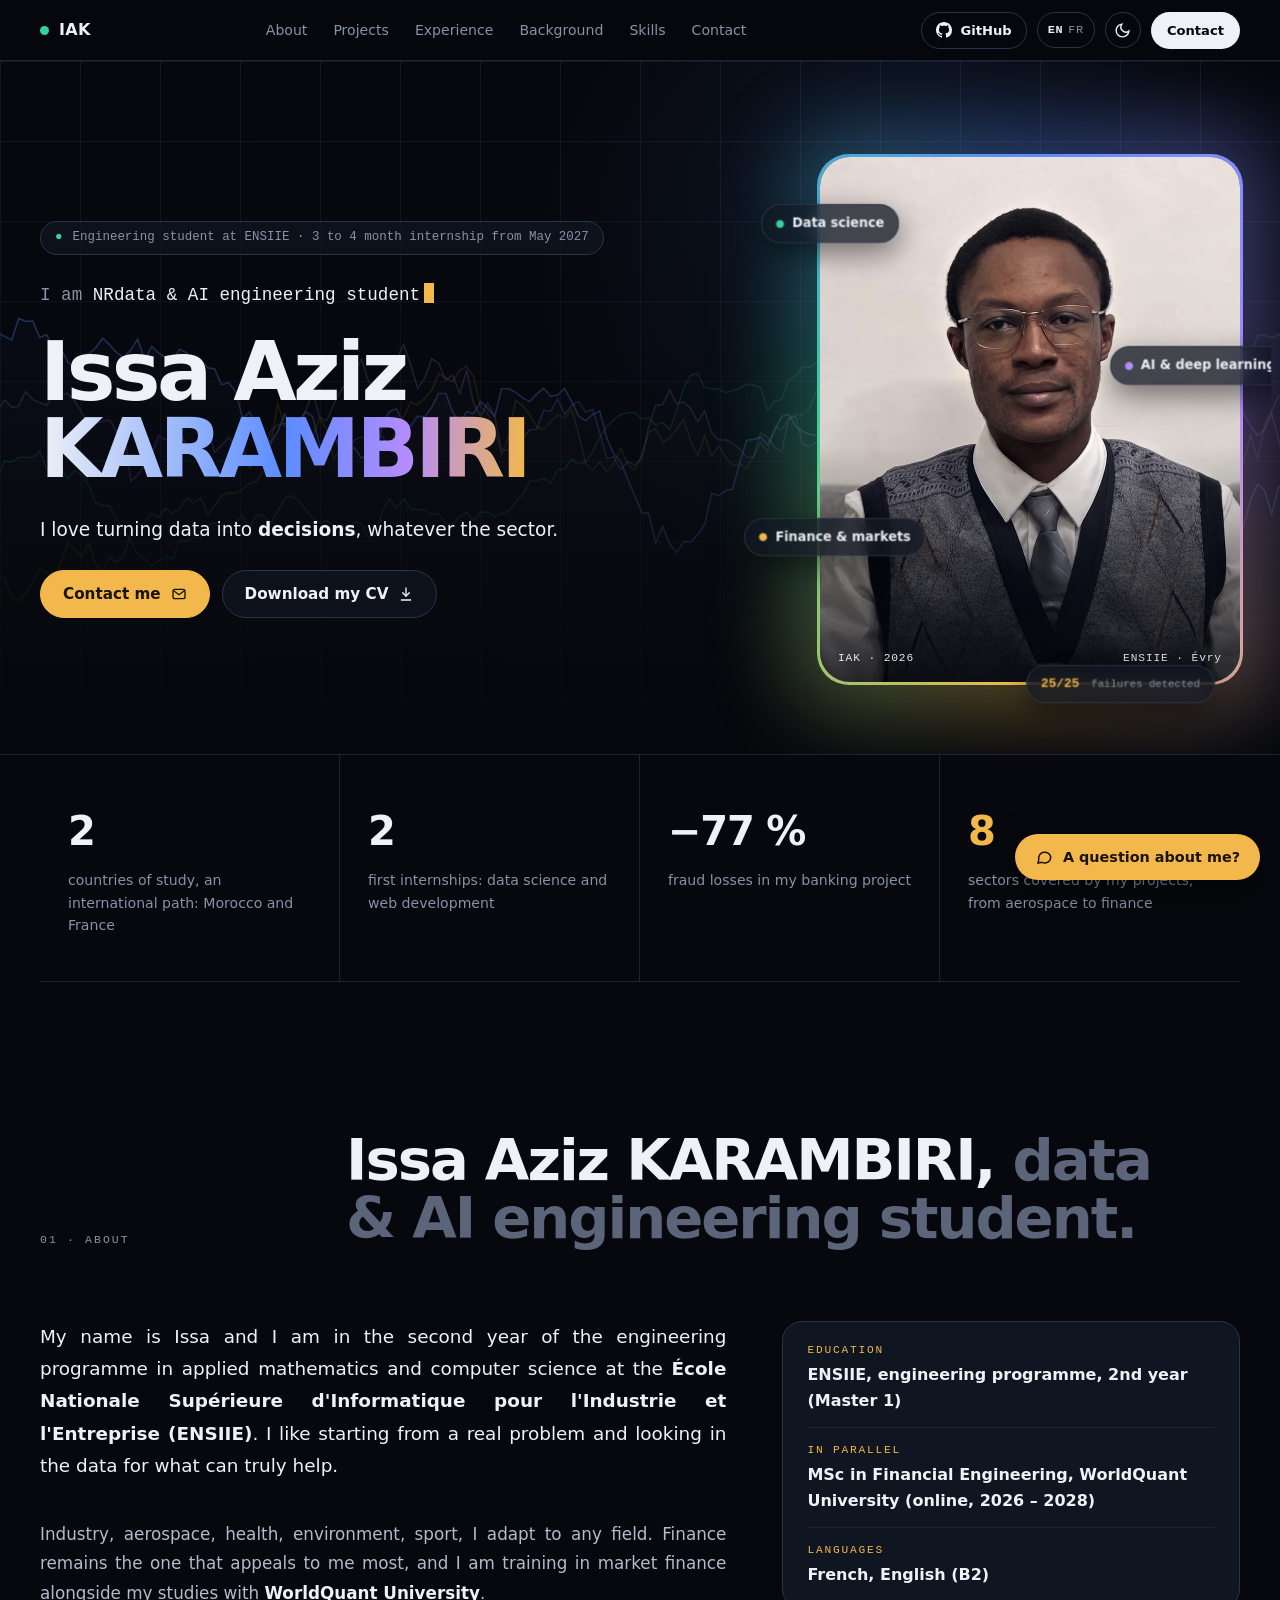
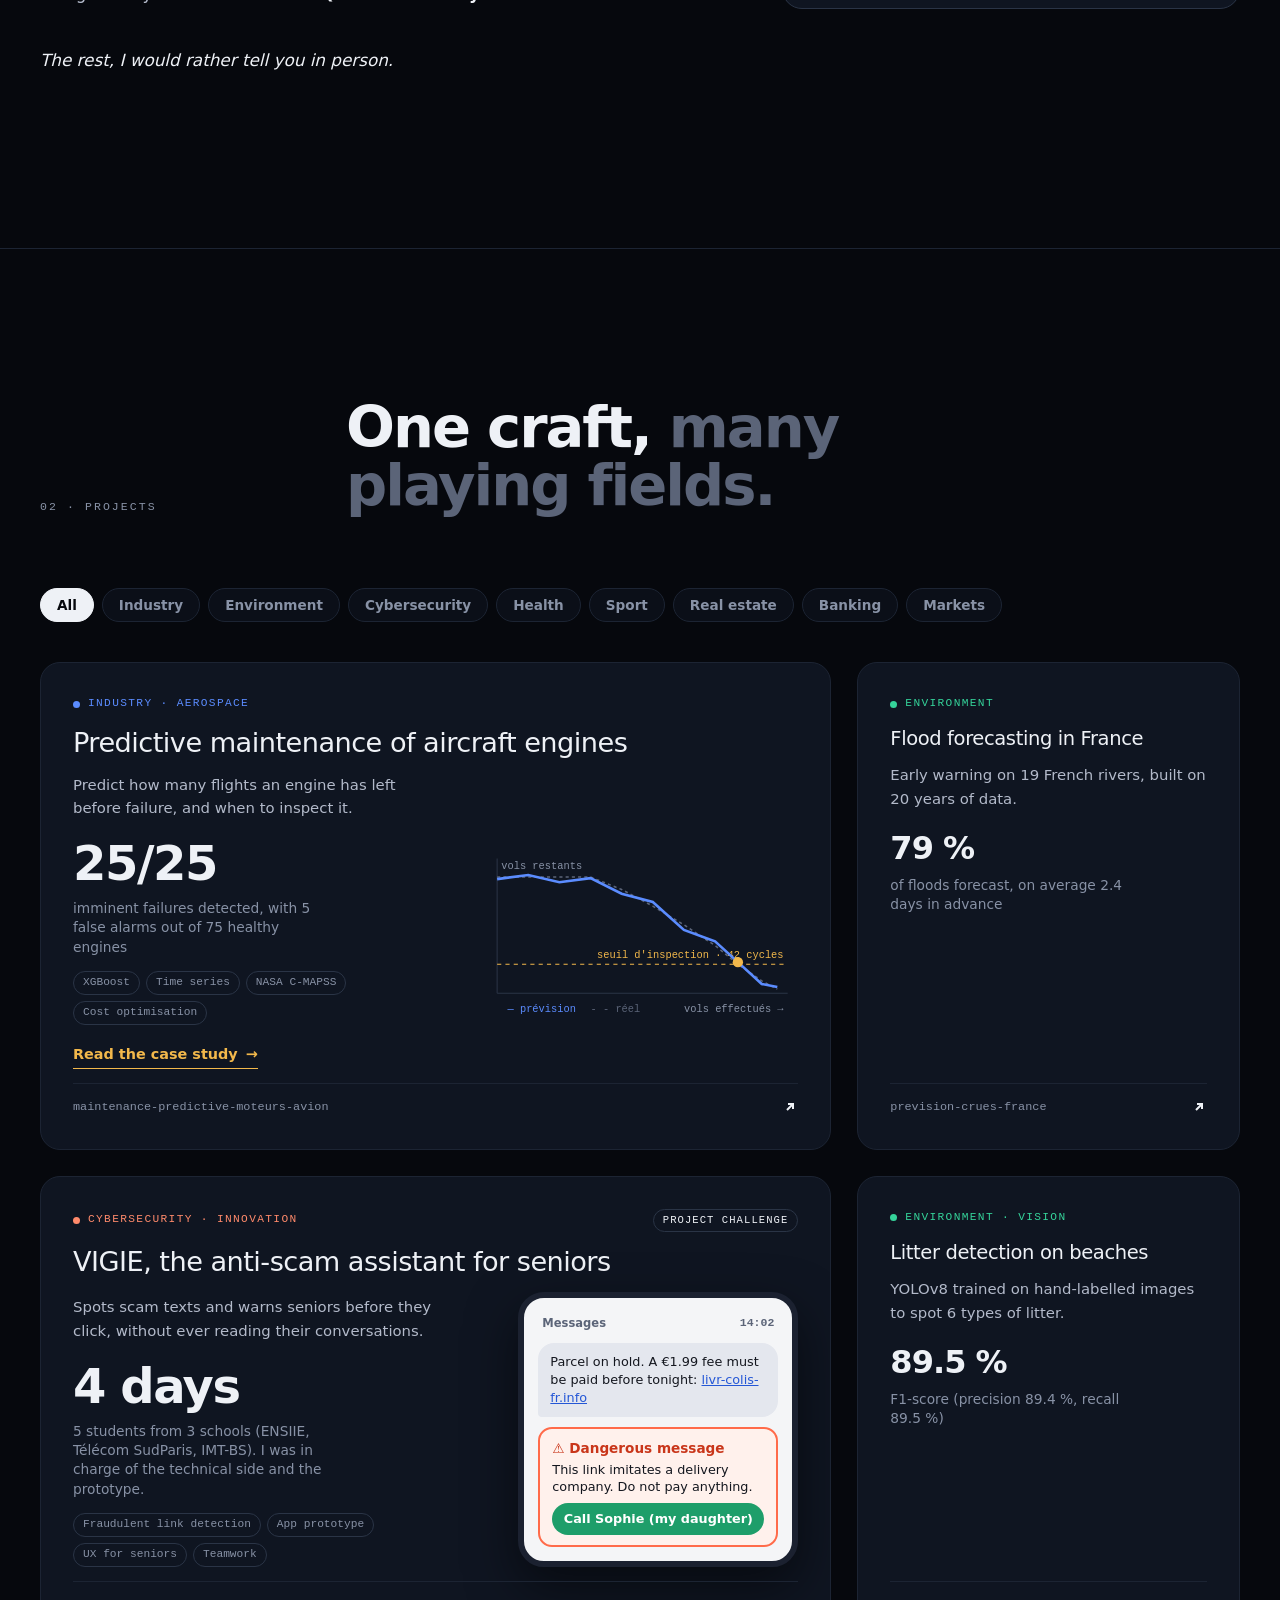
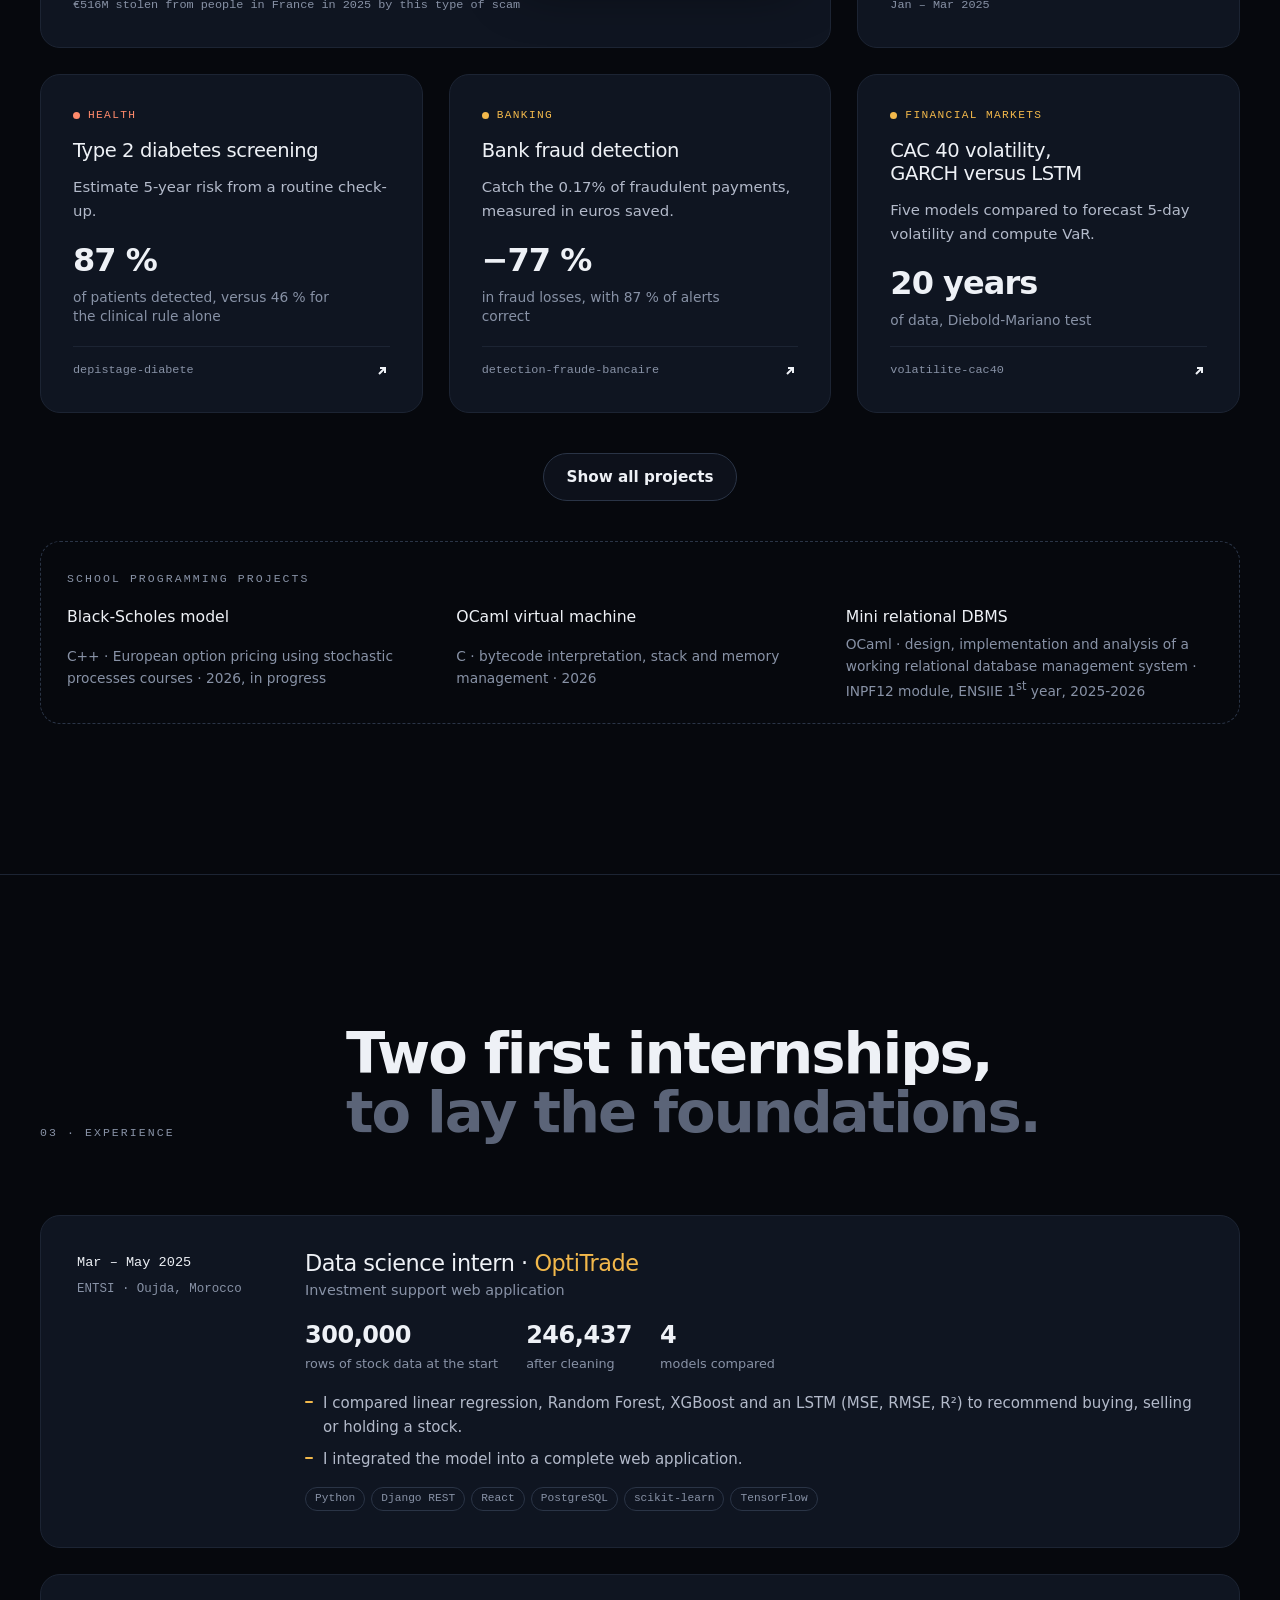
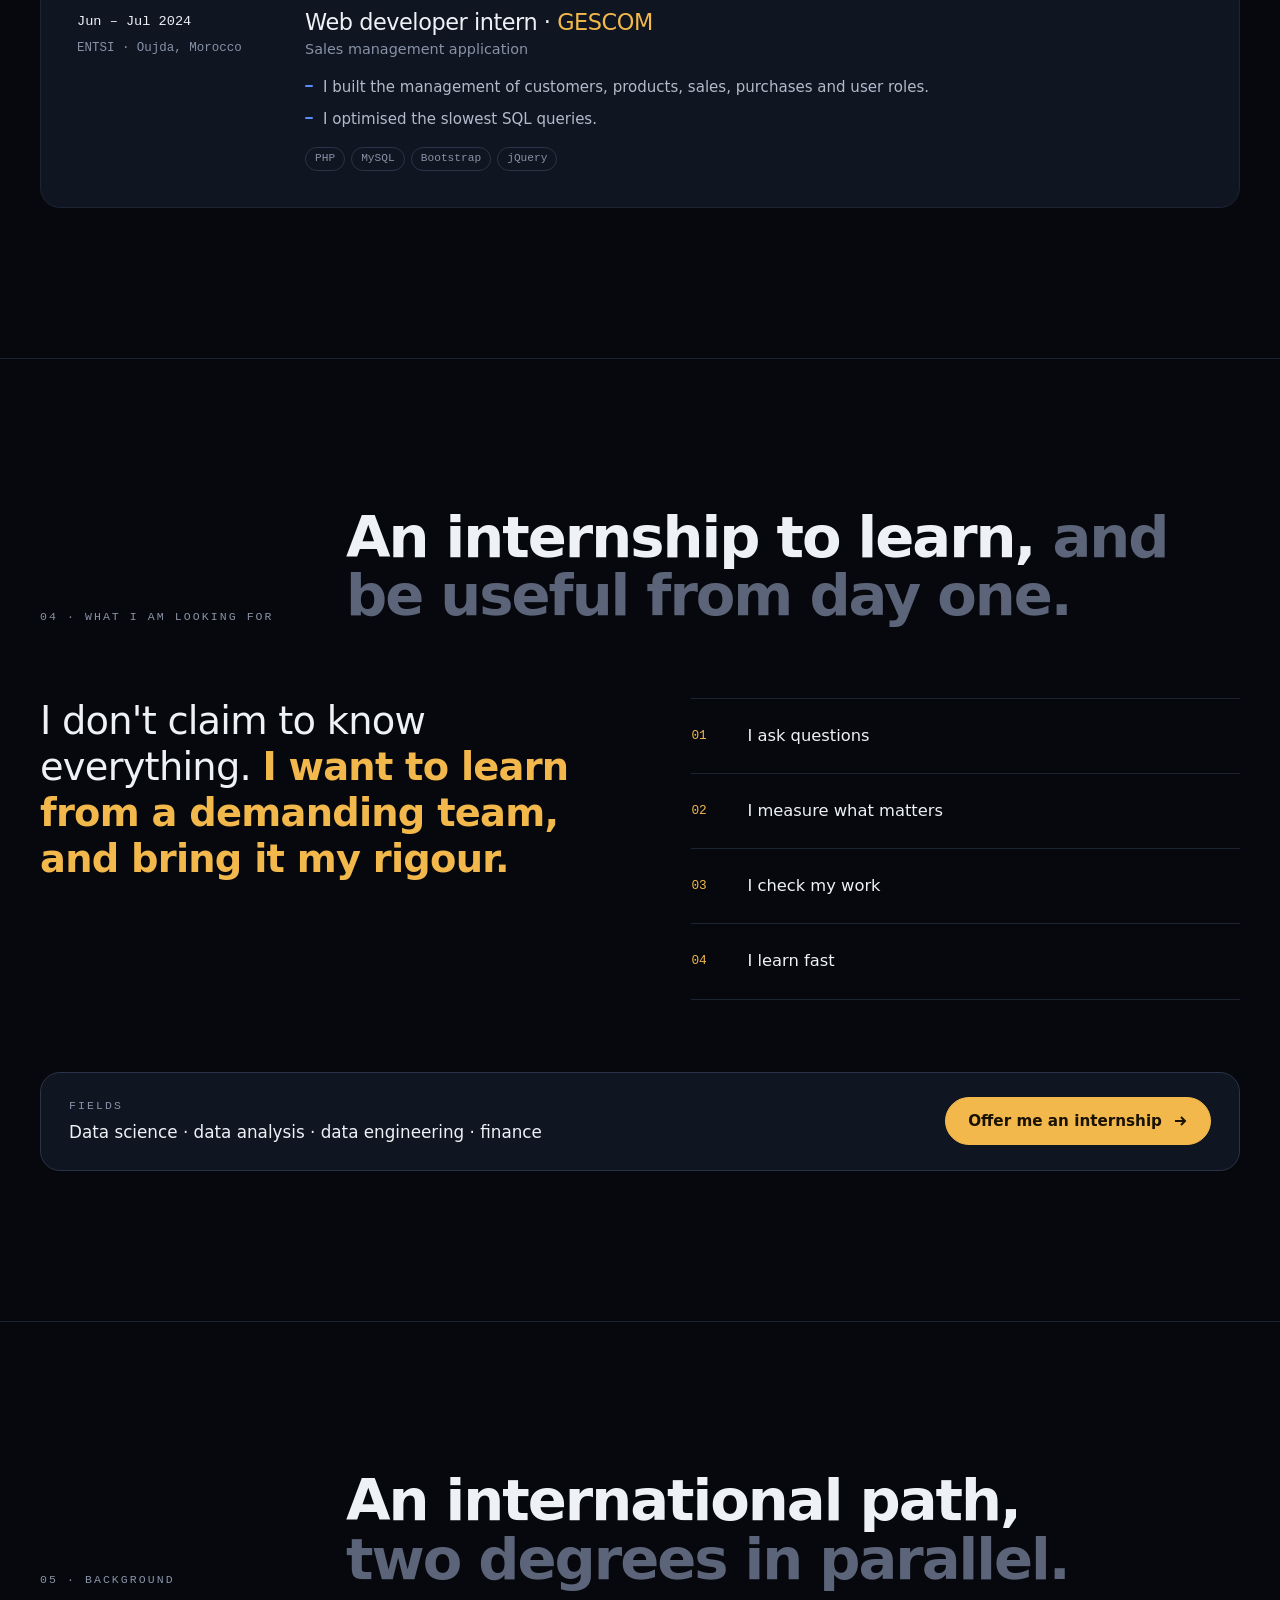
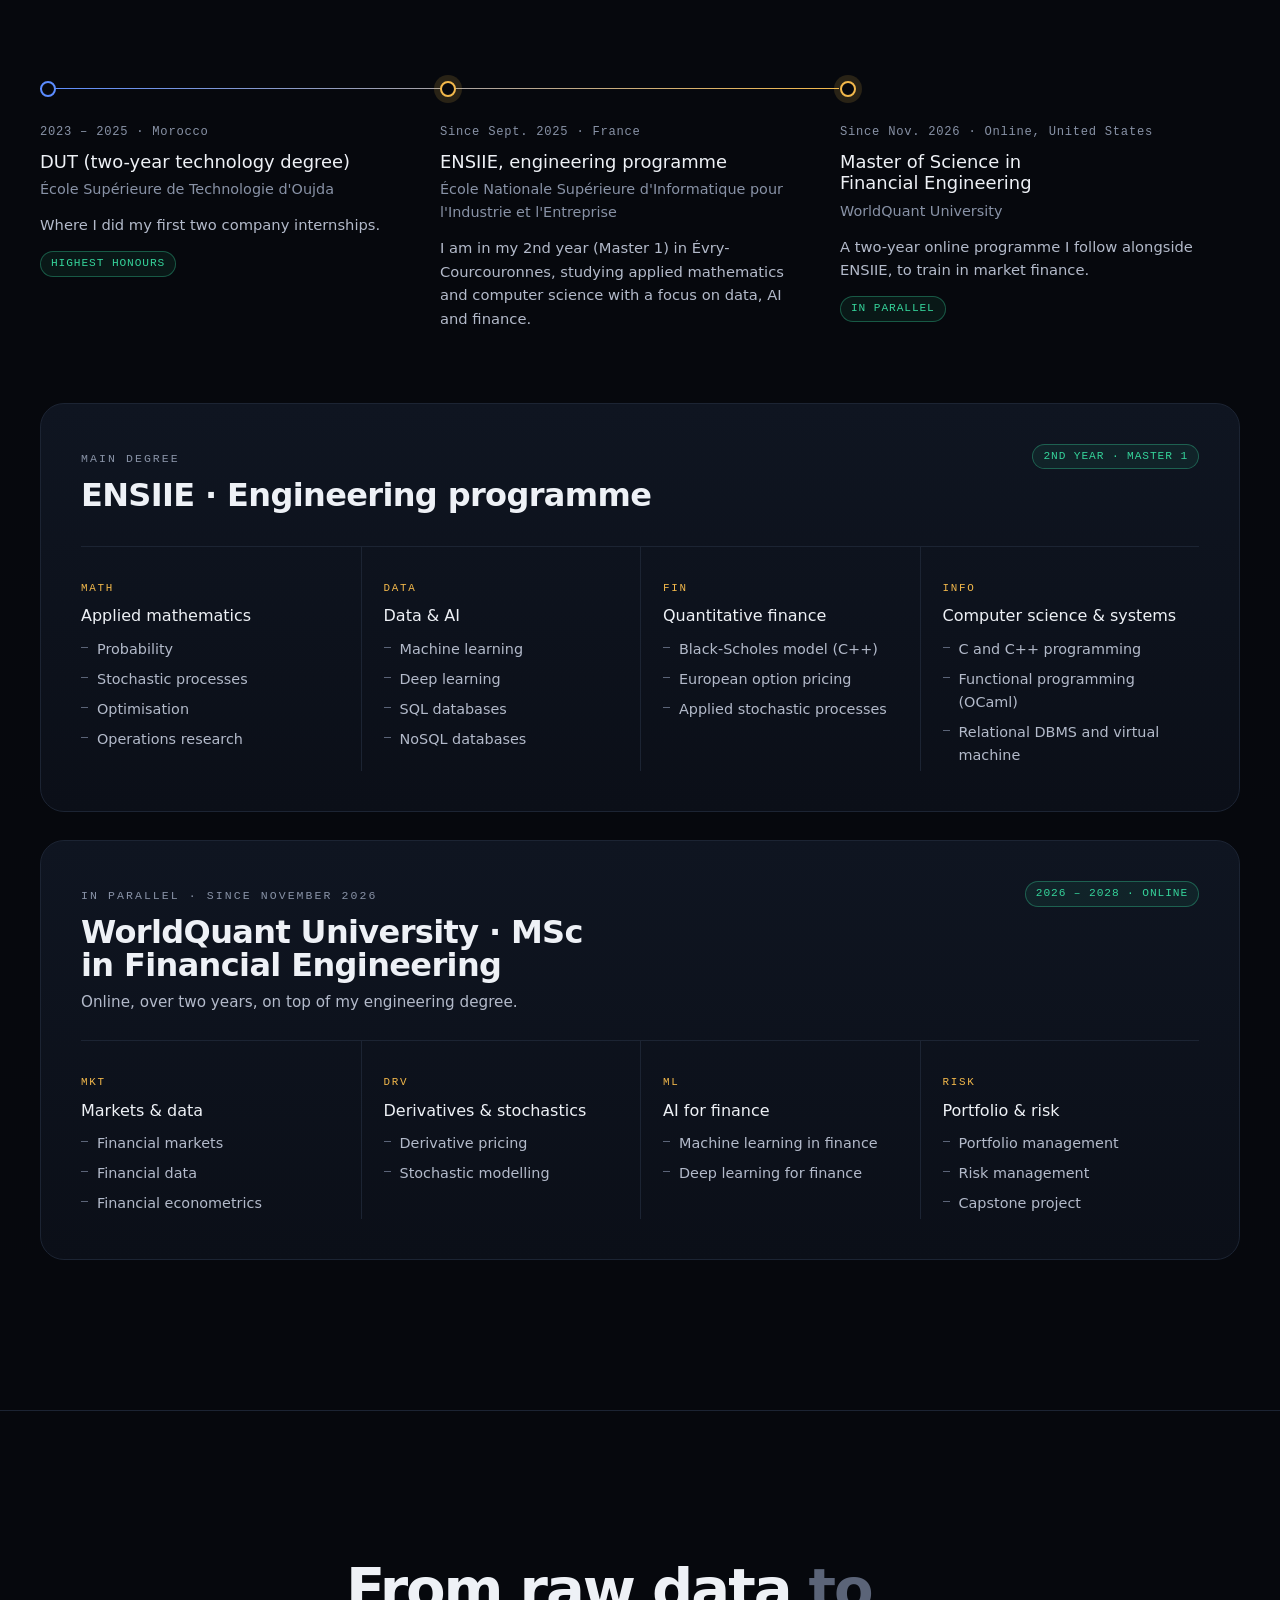
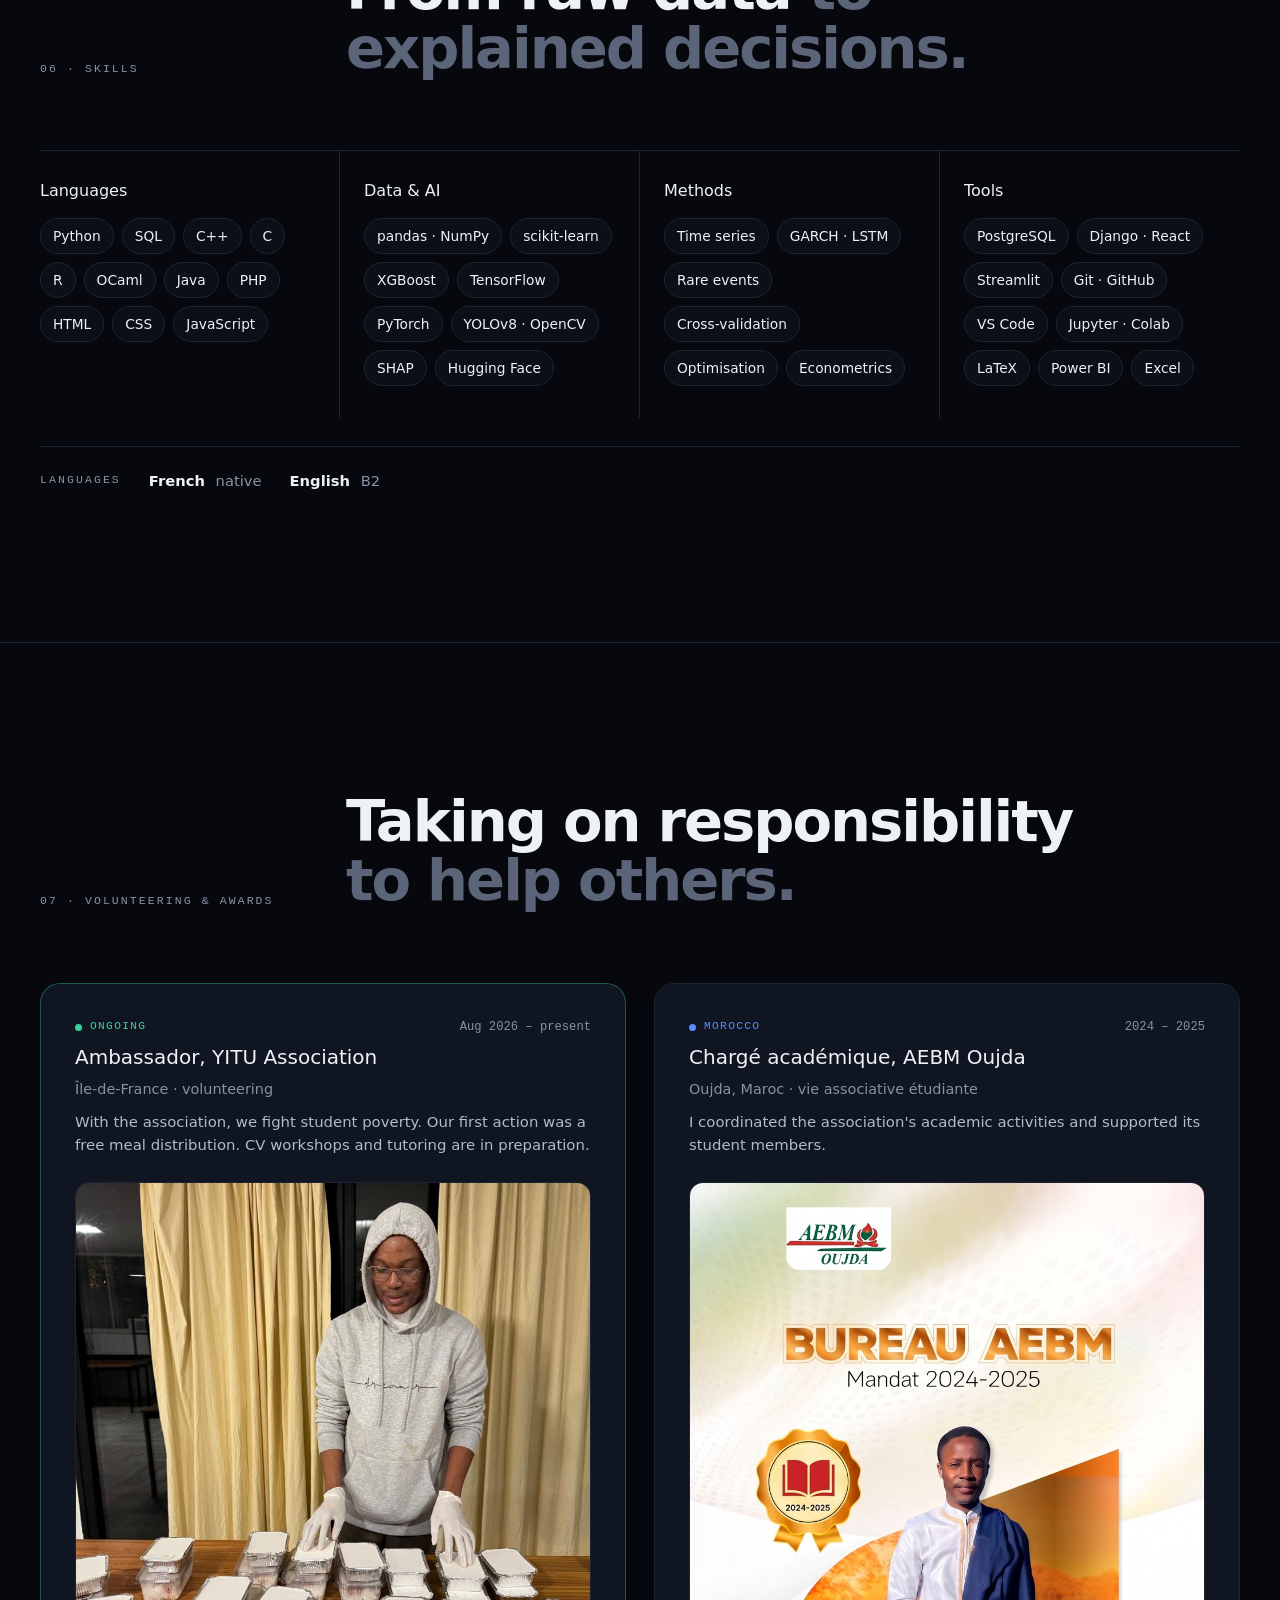
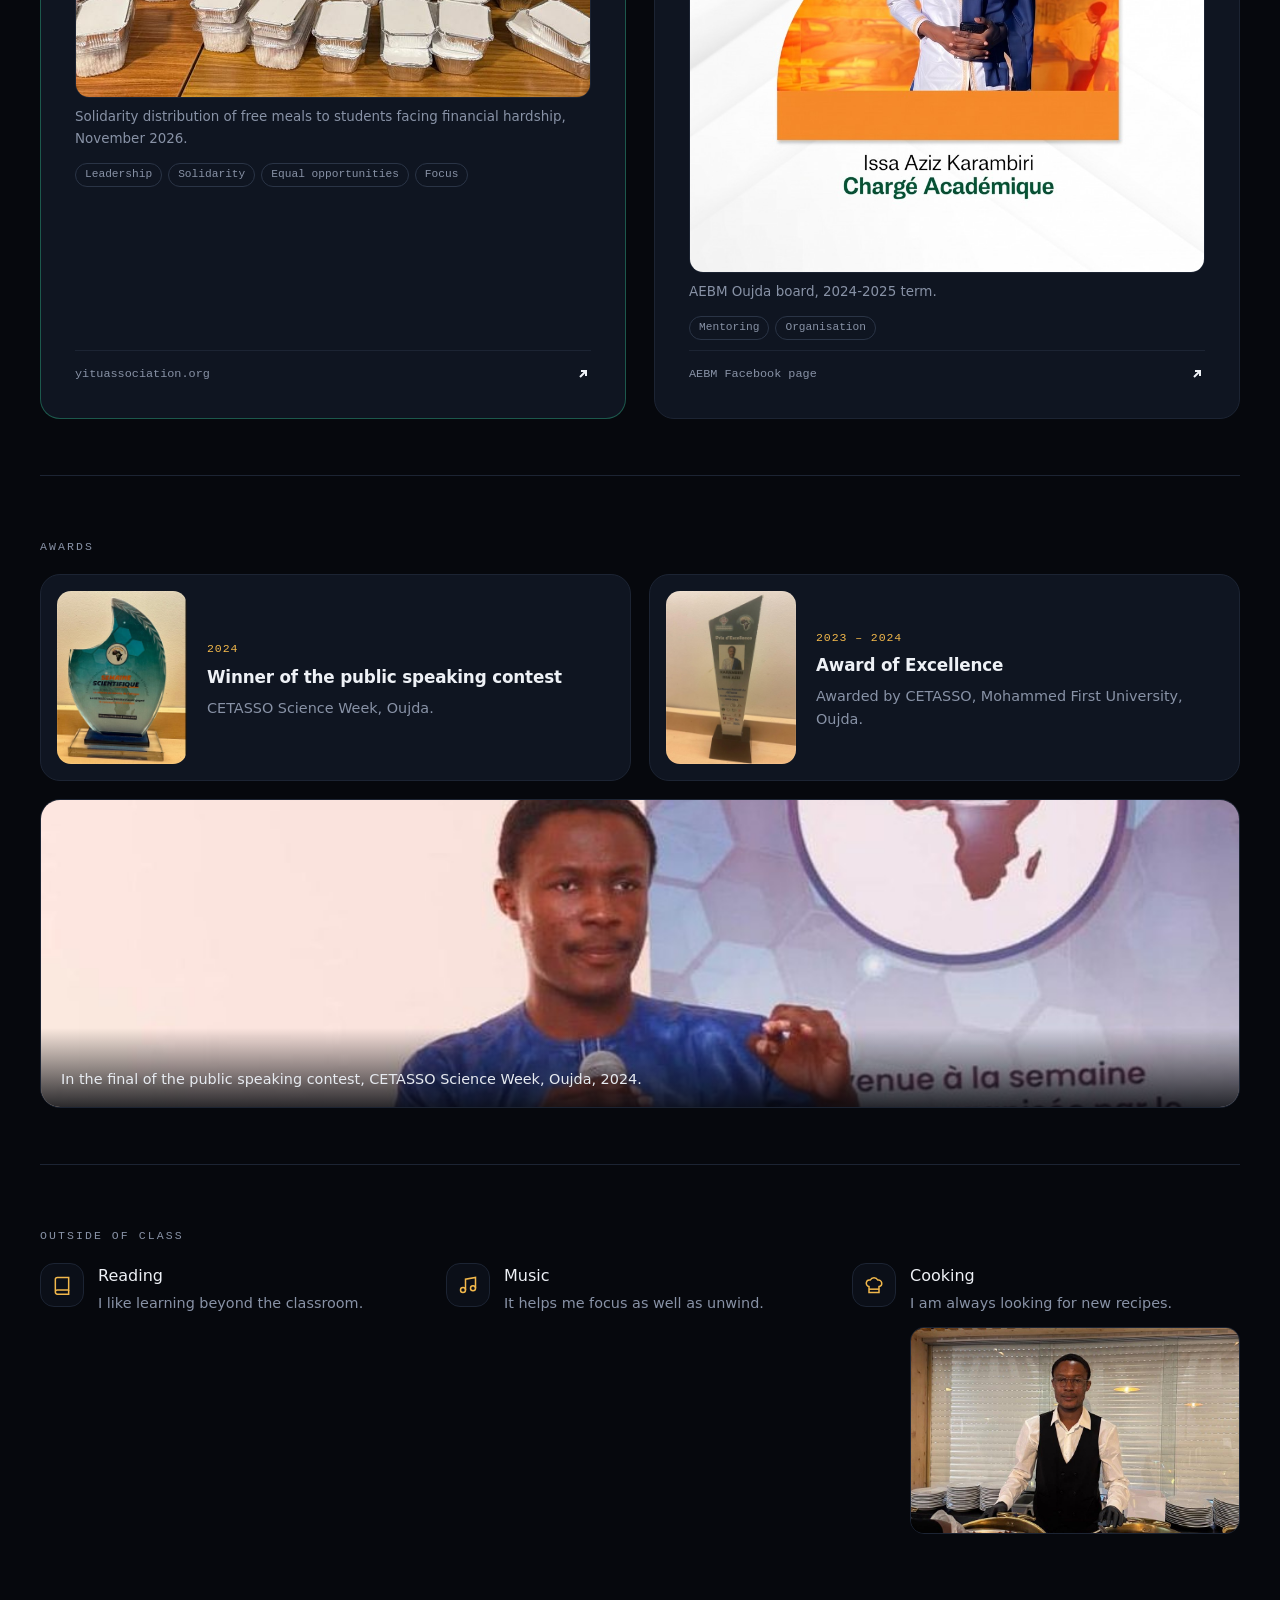
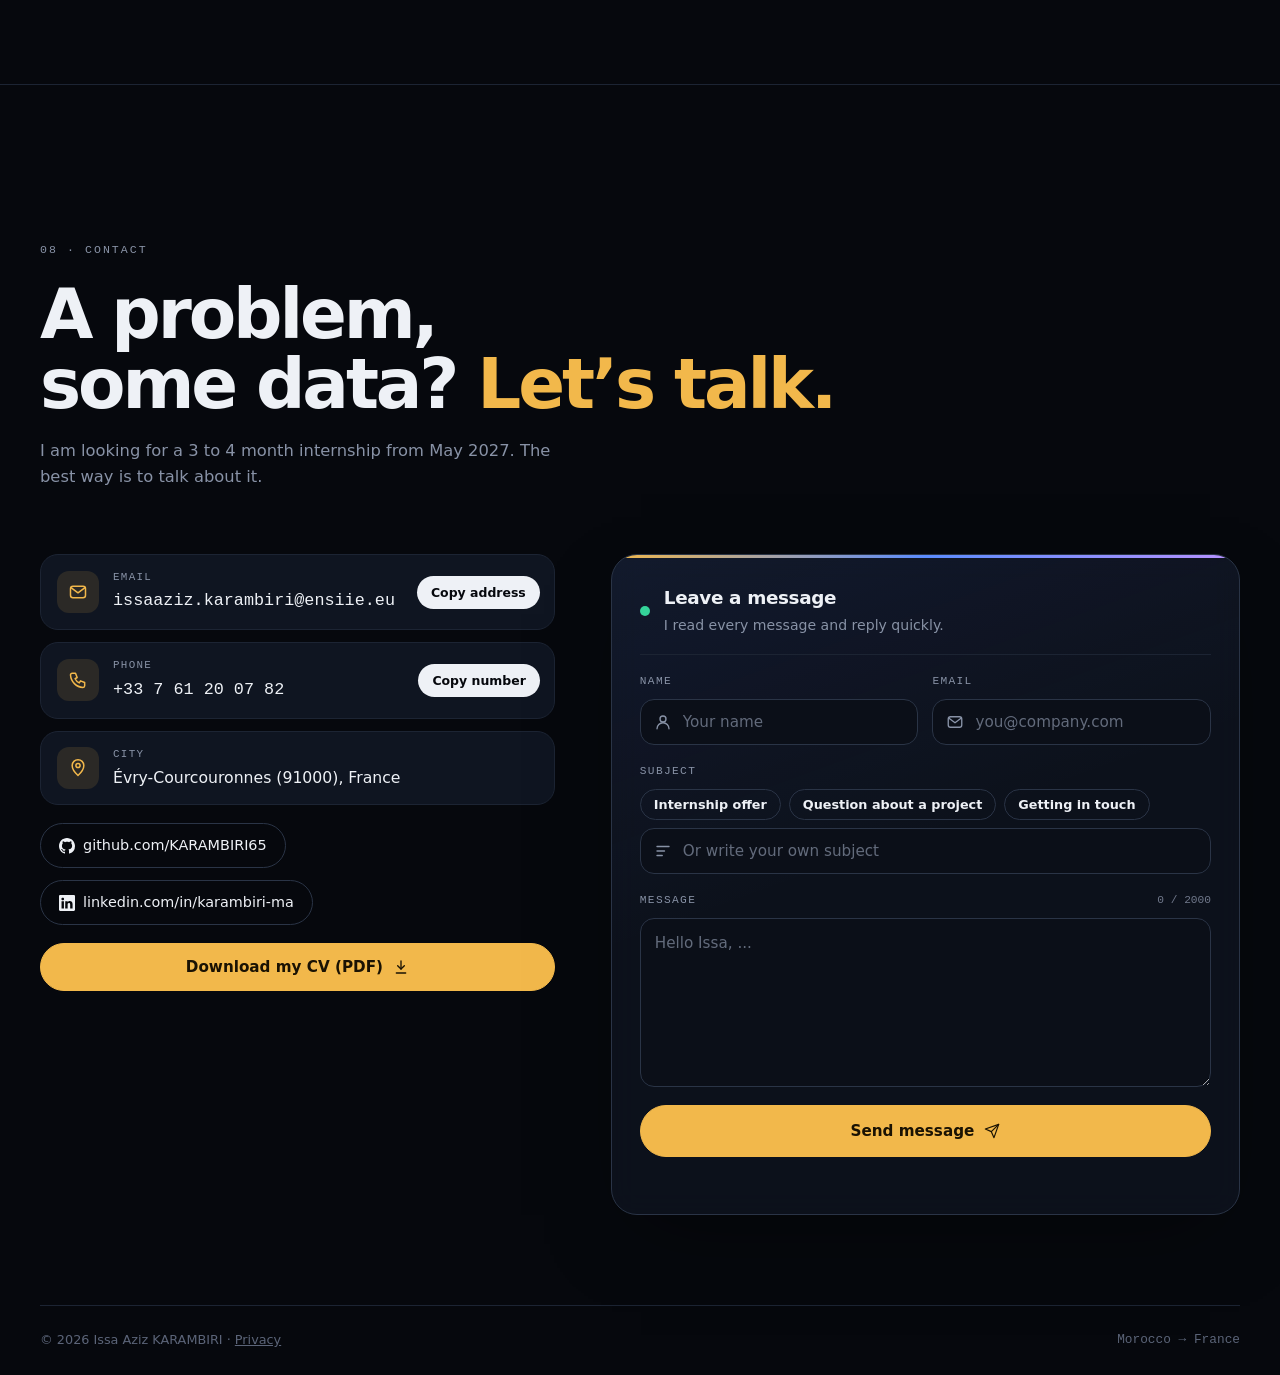
==== commit baee5846: "Add files via upload" ====
--- a/index.html
+++ b/index.html
@@ -107,7 +107,7 @@
     <div class="sec-head"><span class="eyebrow">01 · À propos</span><h2>Issa Aziz KARAMBIRI, <span>élève ingénieur data &amp; IA.</span></h2></div>
     <div class="about-grid">
       <div class="about-text">
-        <p>Je m'appelle Issa, élève ingénieur à l'<strong>École Nationale Supérieure d'Informatique pour l'Industrie et l'Entreprise (ENSIIE)</strong>. J'aime partir d'un vrai problème et chercher dans les données ce qui peut vraiment aider.</p>
+        <p>Je m'appelle Issa et je suis en deuxième année du cycle ingénieur en mathématiques appliquées et informatique à l'<strong>École Nationale Supérieure d'Informatique pour l'Industrie et l'Entreprise (ENSIIE)</strong>. J'aime partir d'un vrai problème et chercher dans les données ce qui peut vraiment aider.</p>
         <p>Industrie, aéronautique, santé, environnement, sport, je m'adapte à tous les domaines. La finance reste celui qui m'attire le plus, et je me forme en parallèle à la finance de marché avec <strong>WorldQuant University</strong>.</p>
         <p>Le reste, je préfère vous le raconter de vive voix.</p>
       </div>
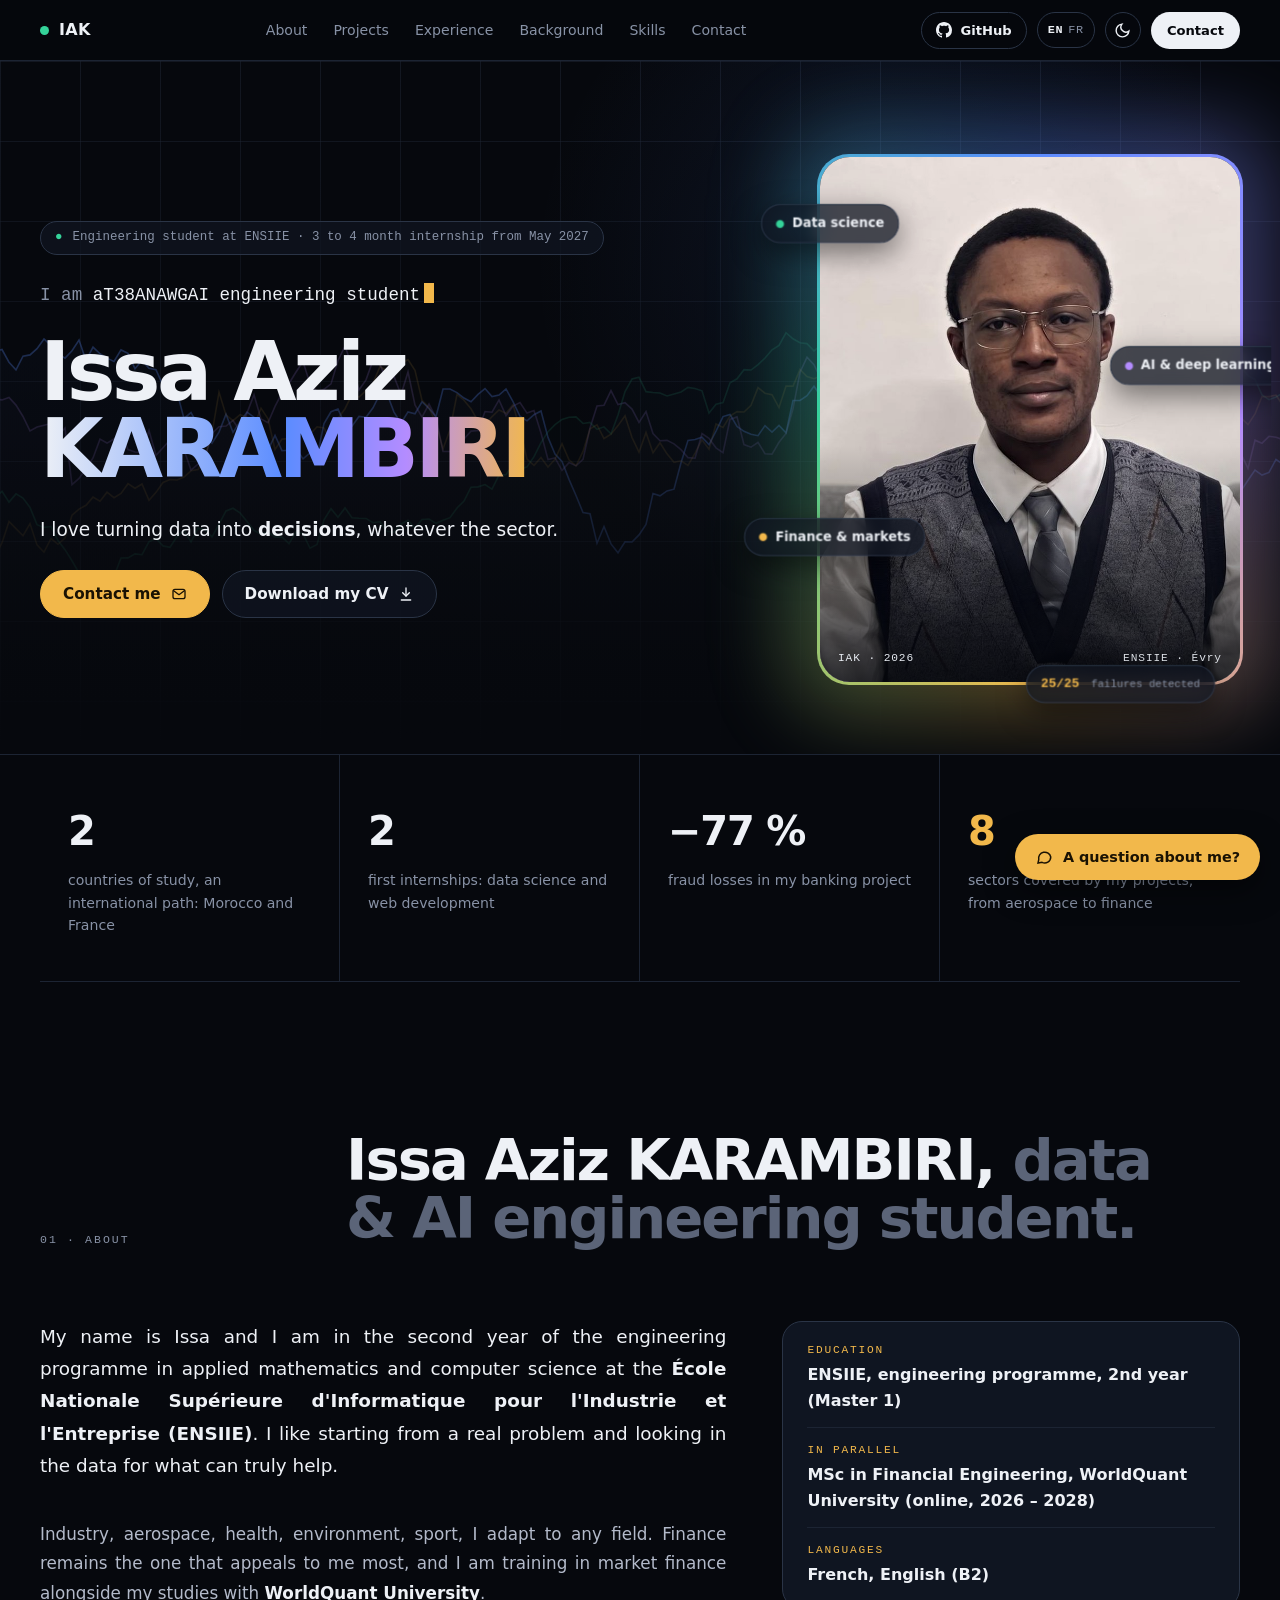
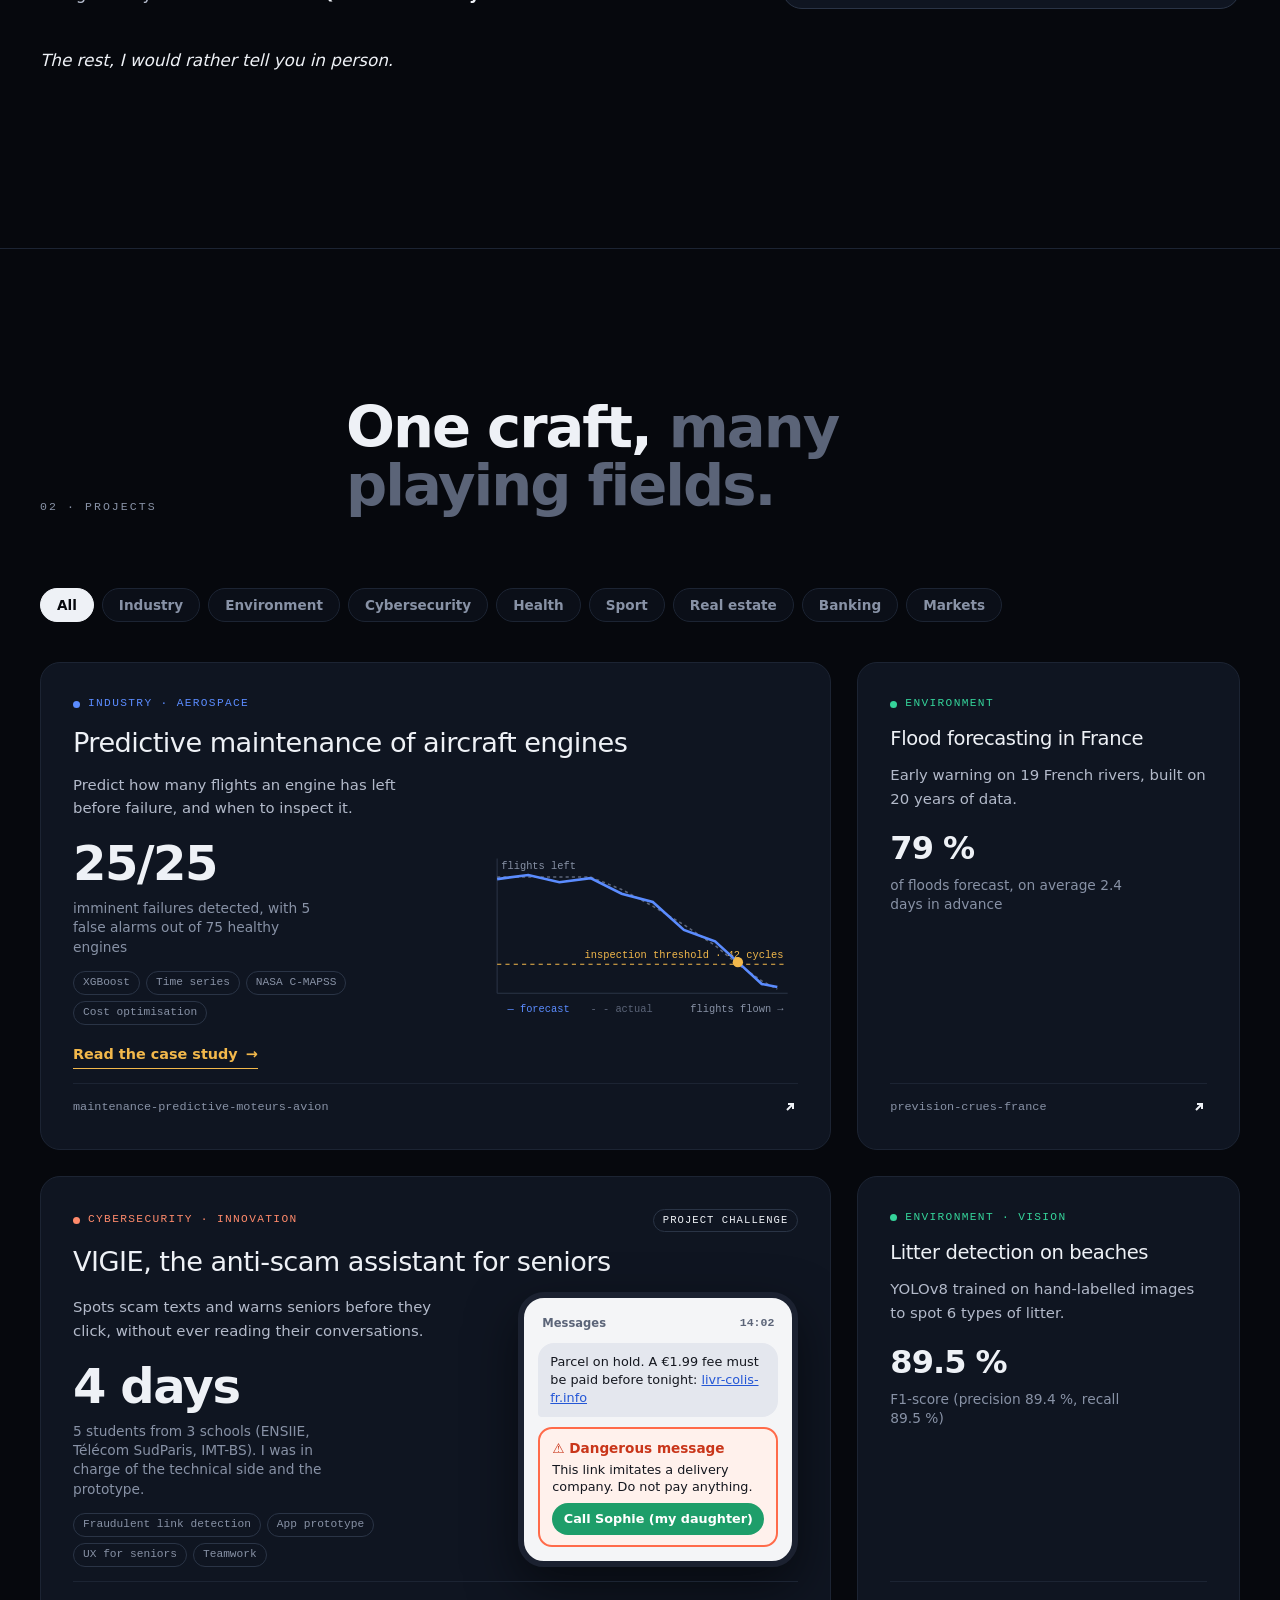
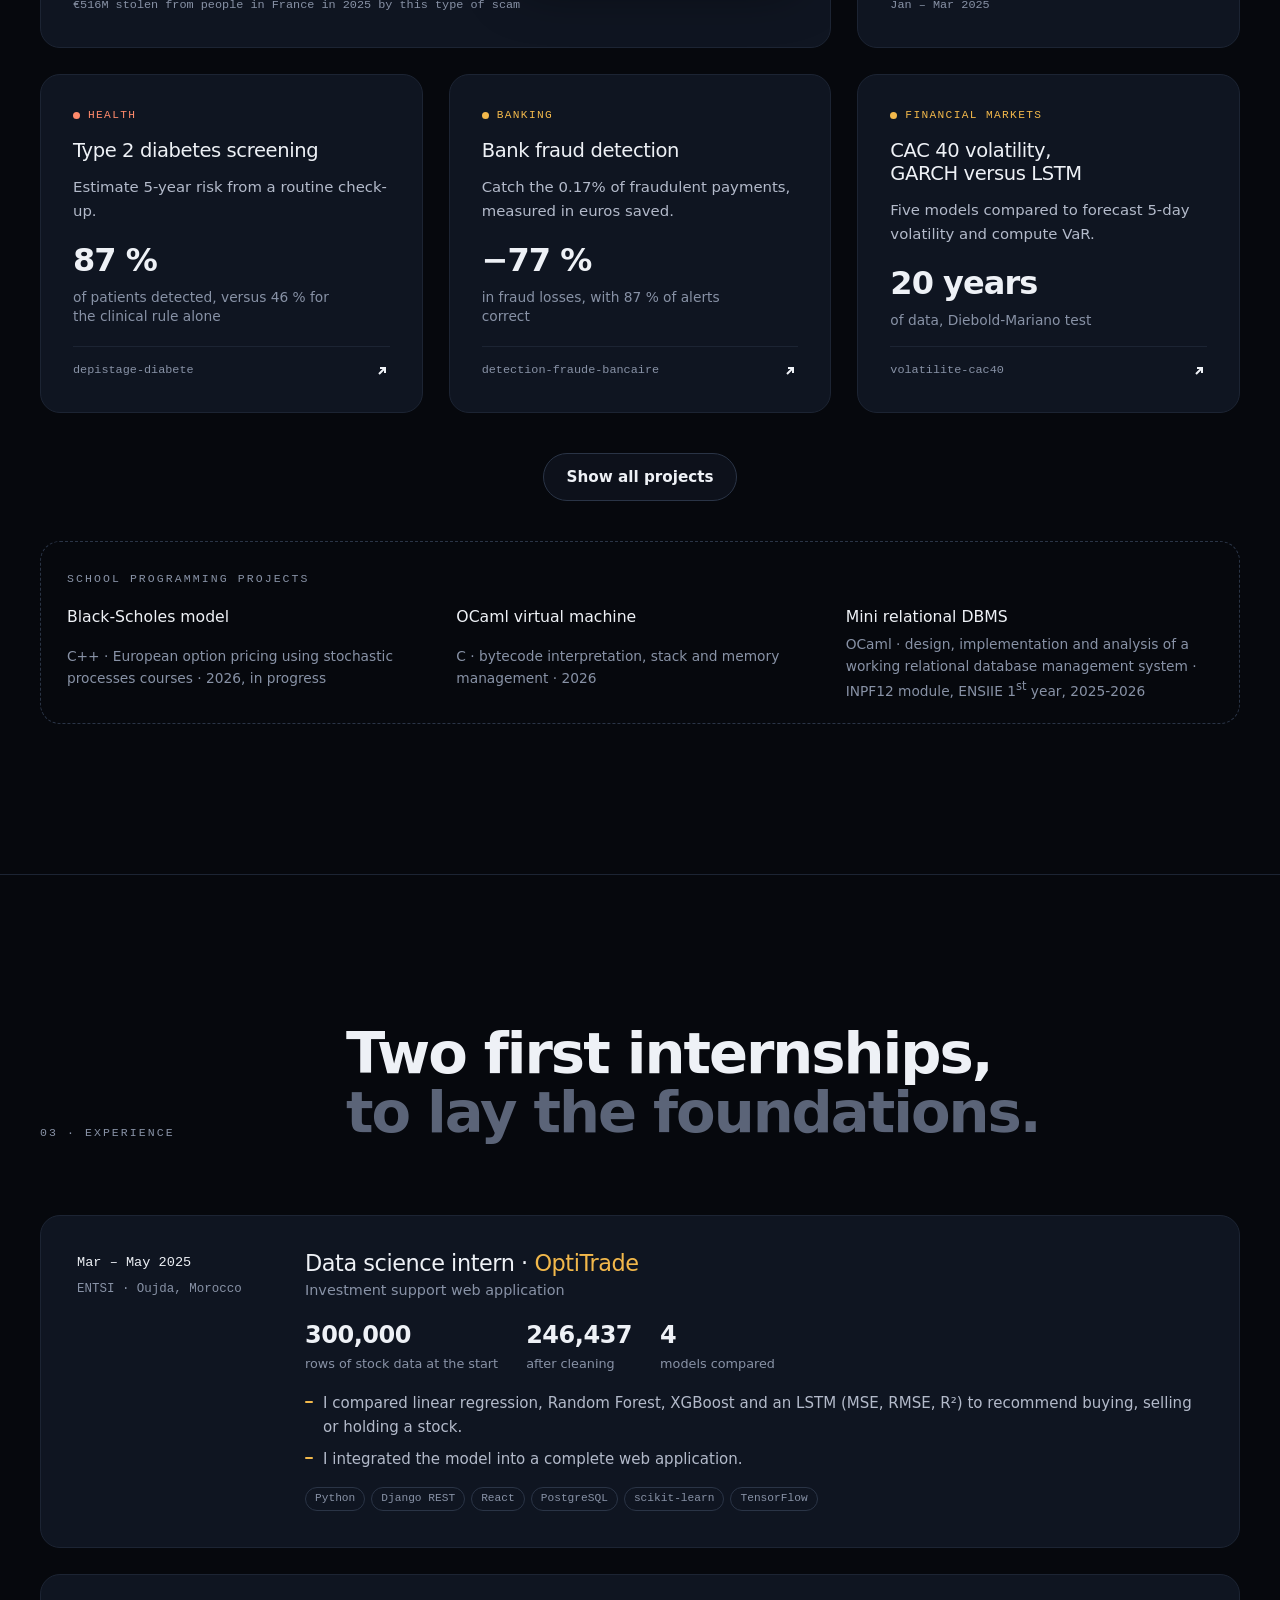
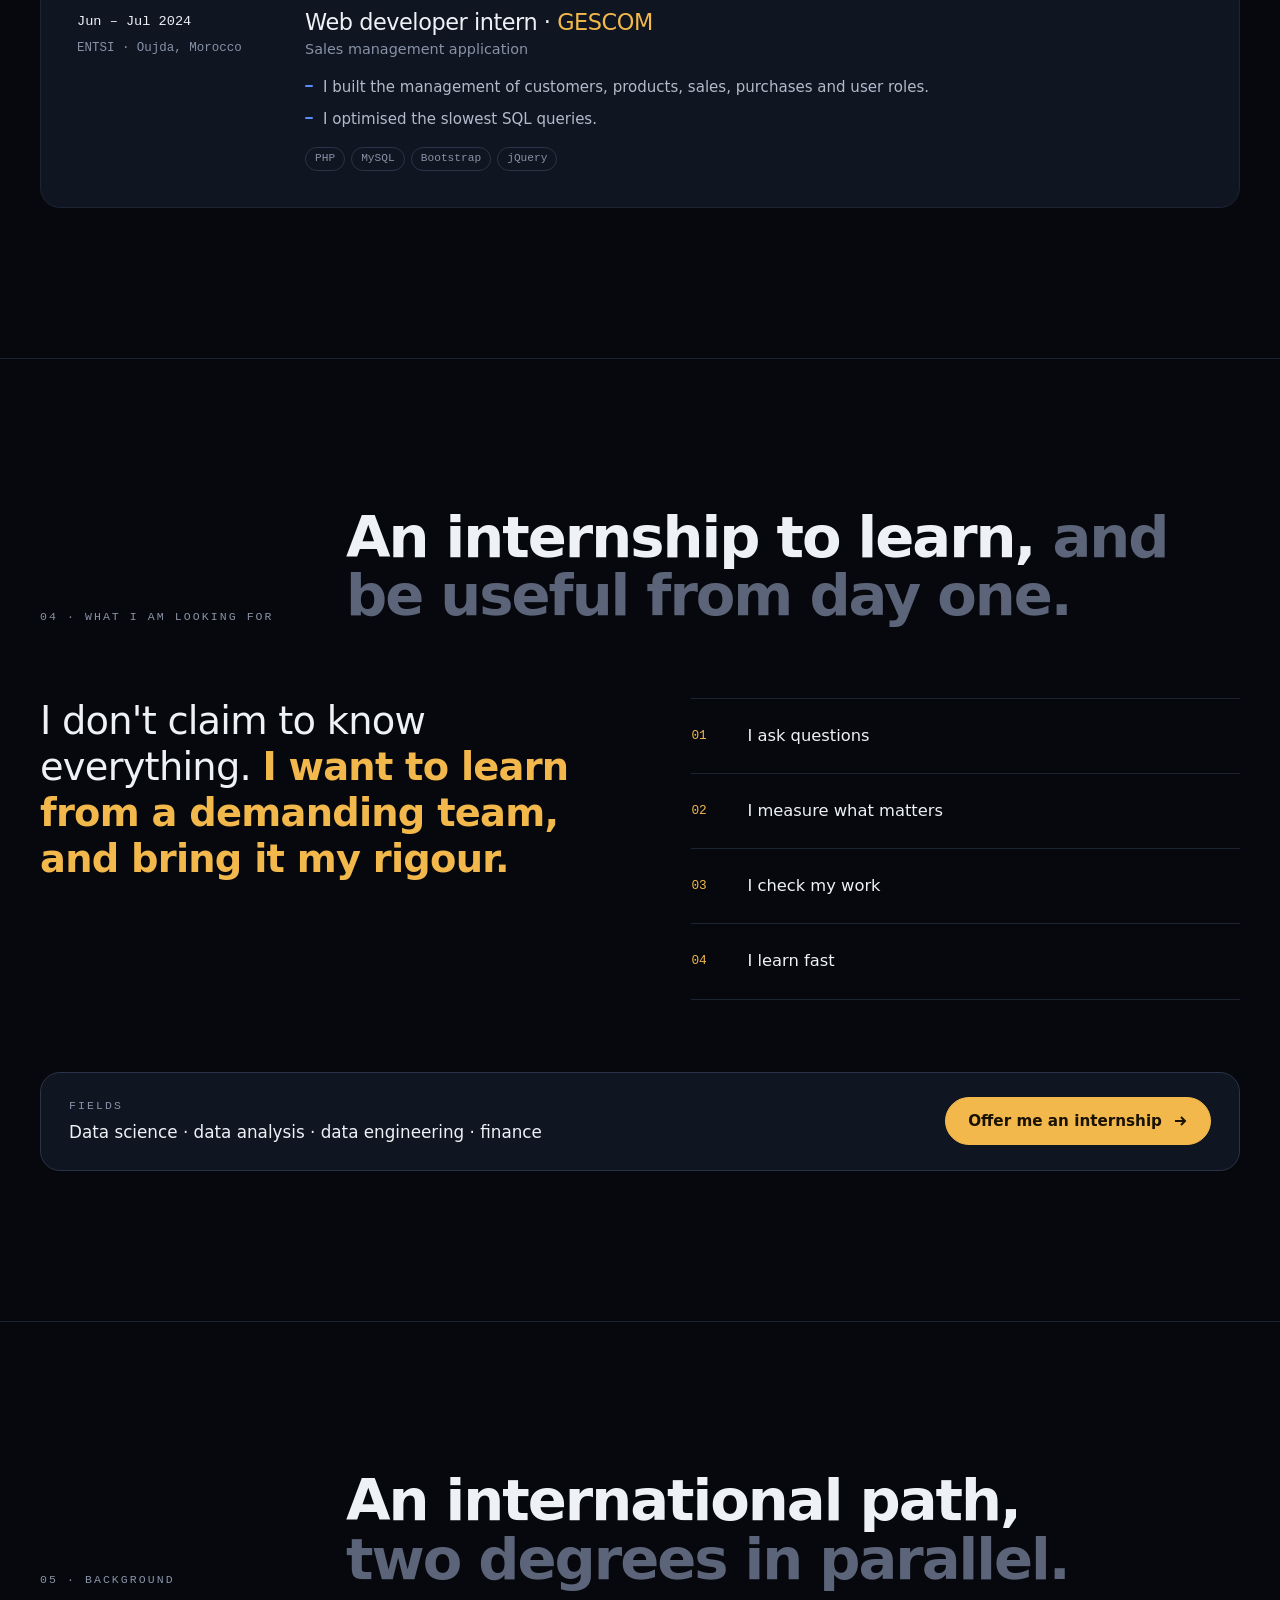
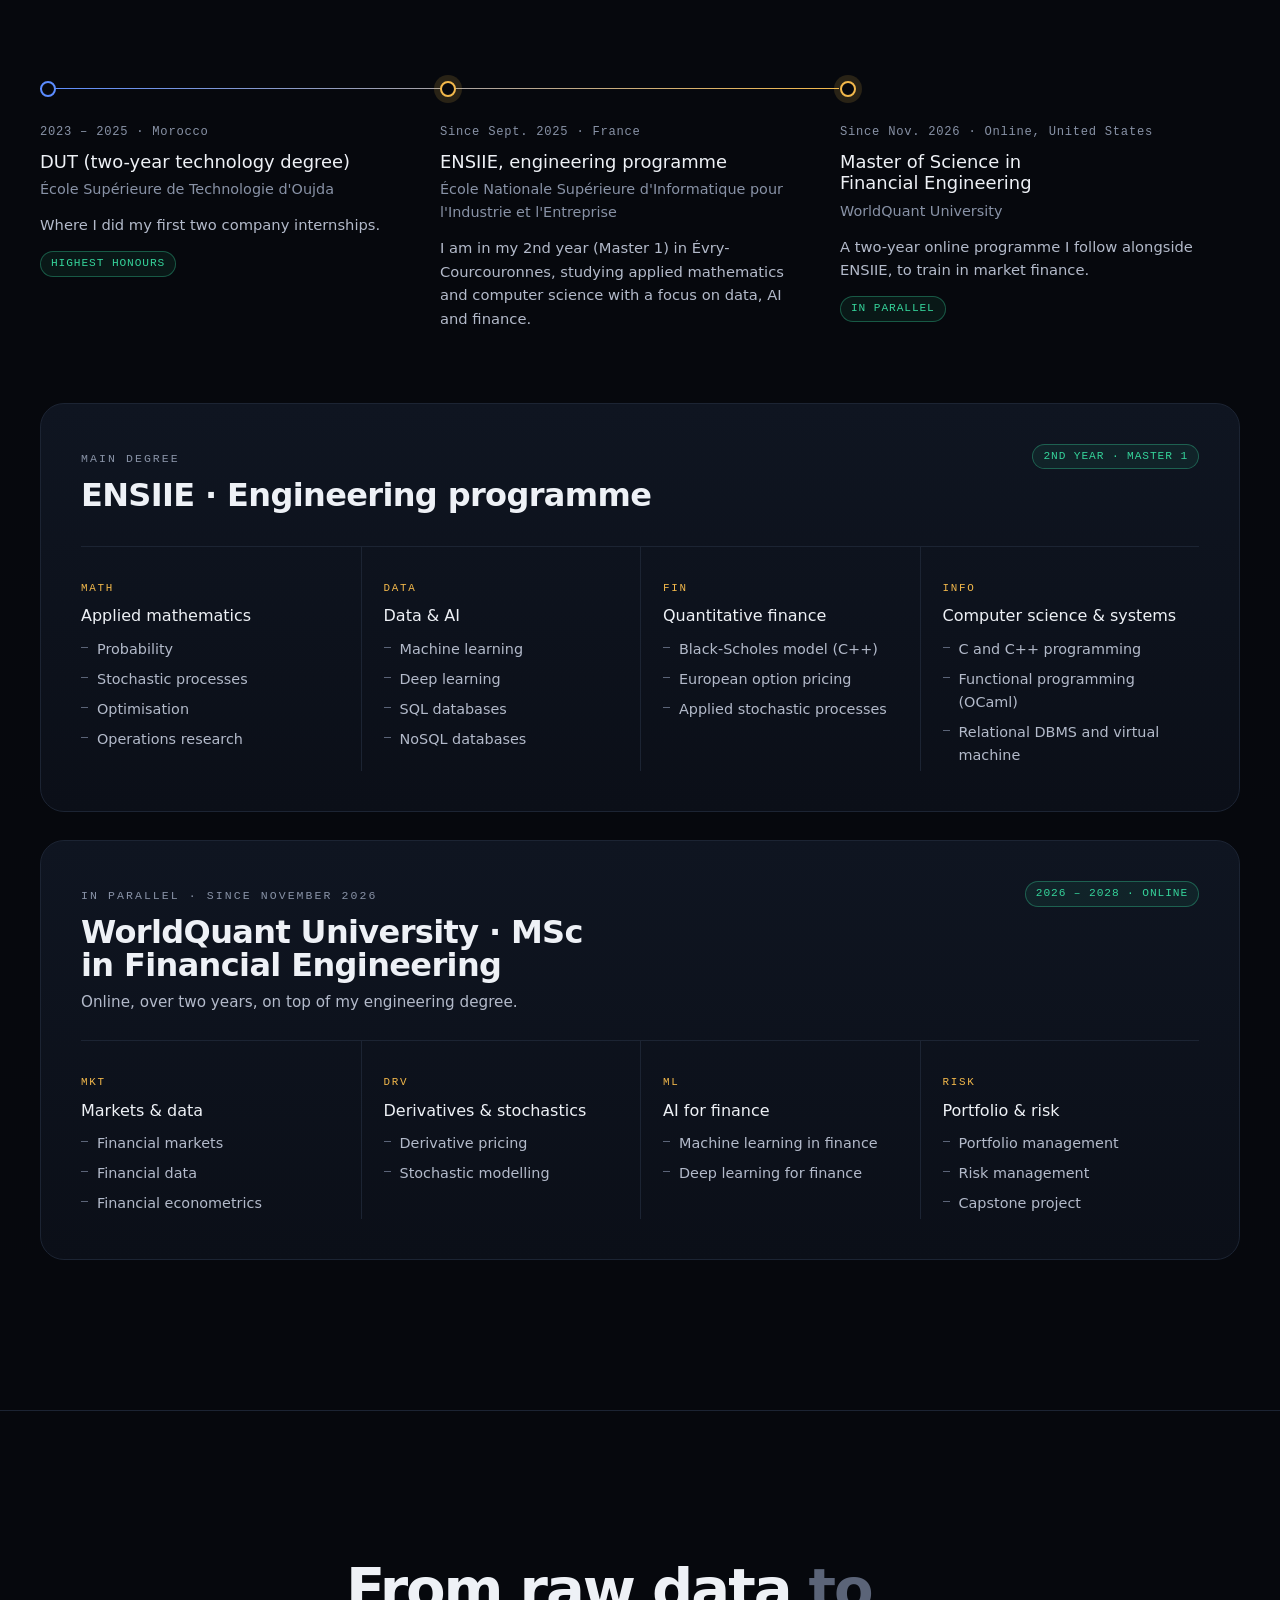
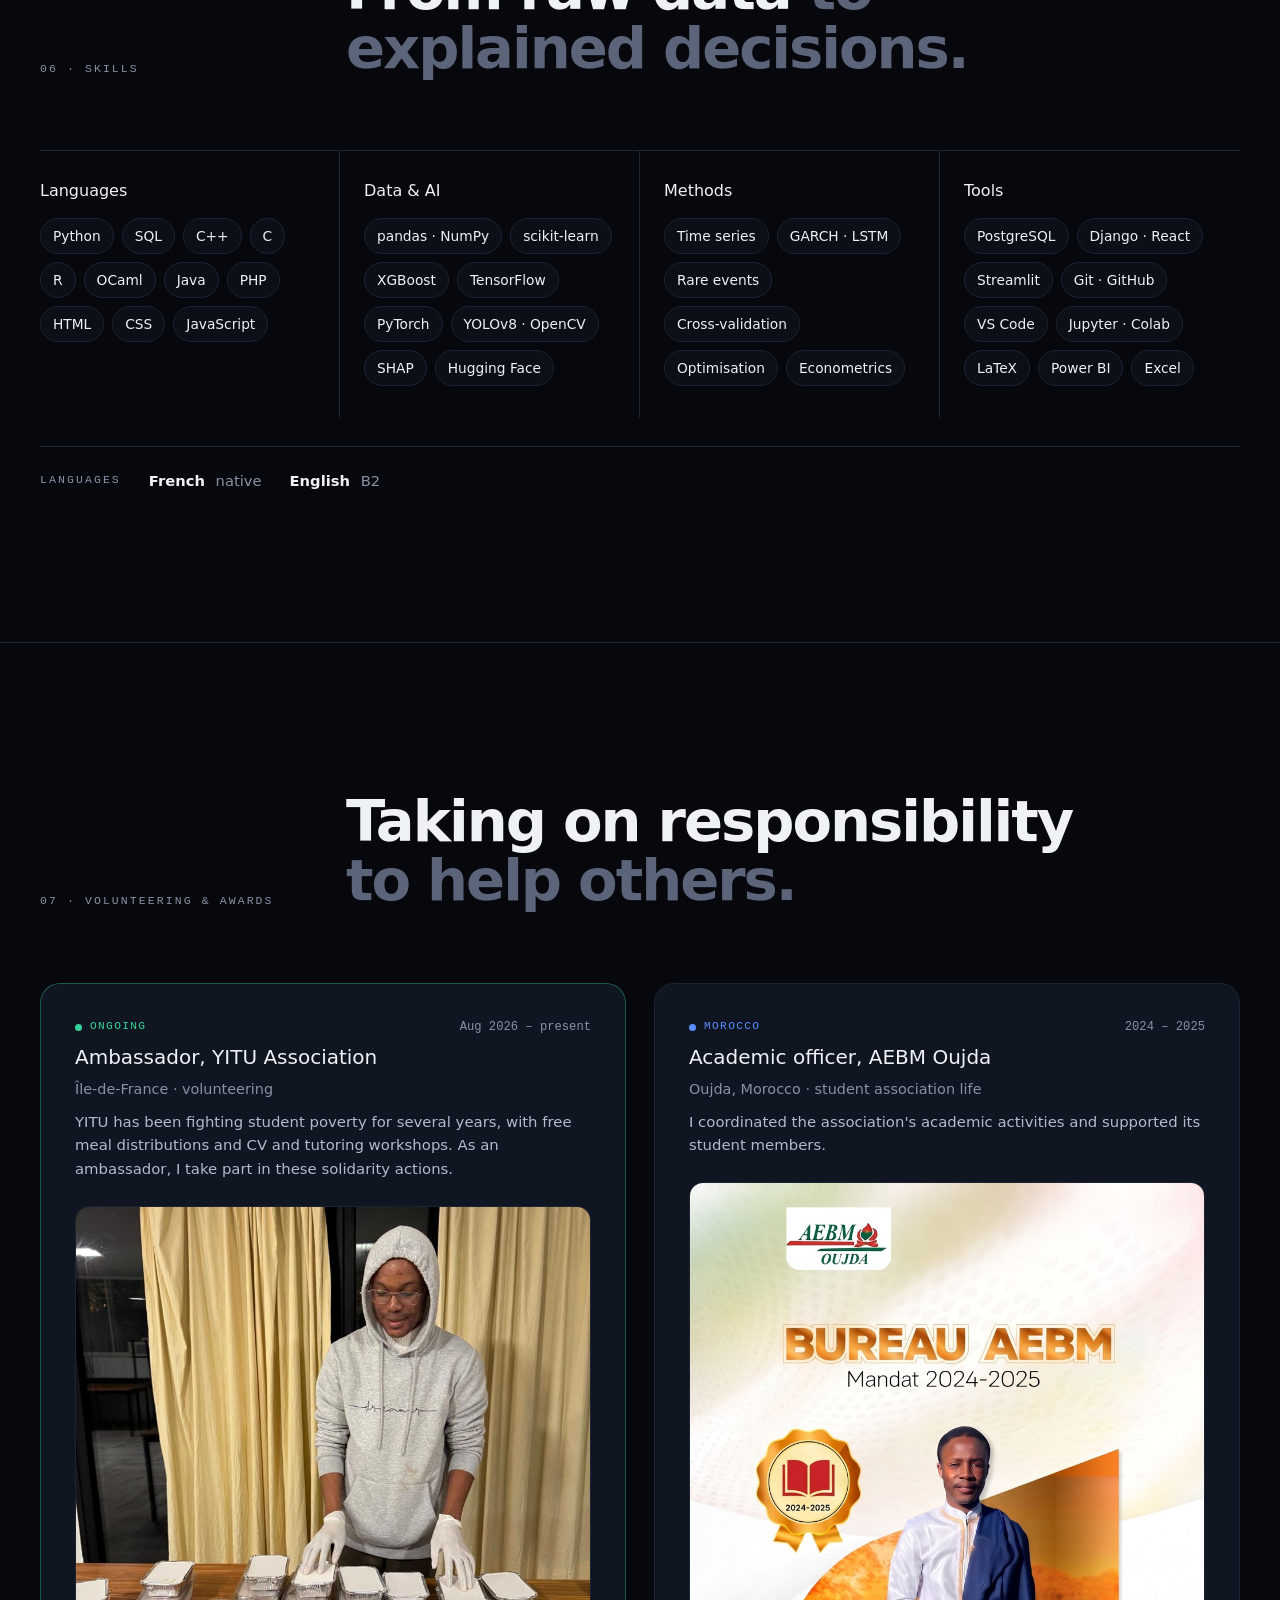
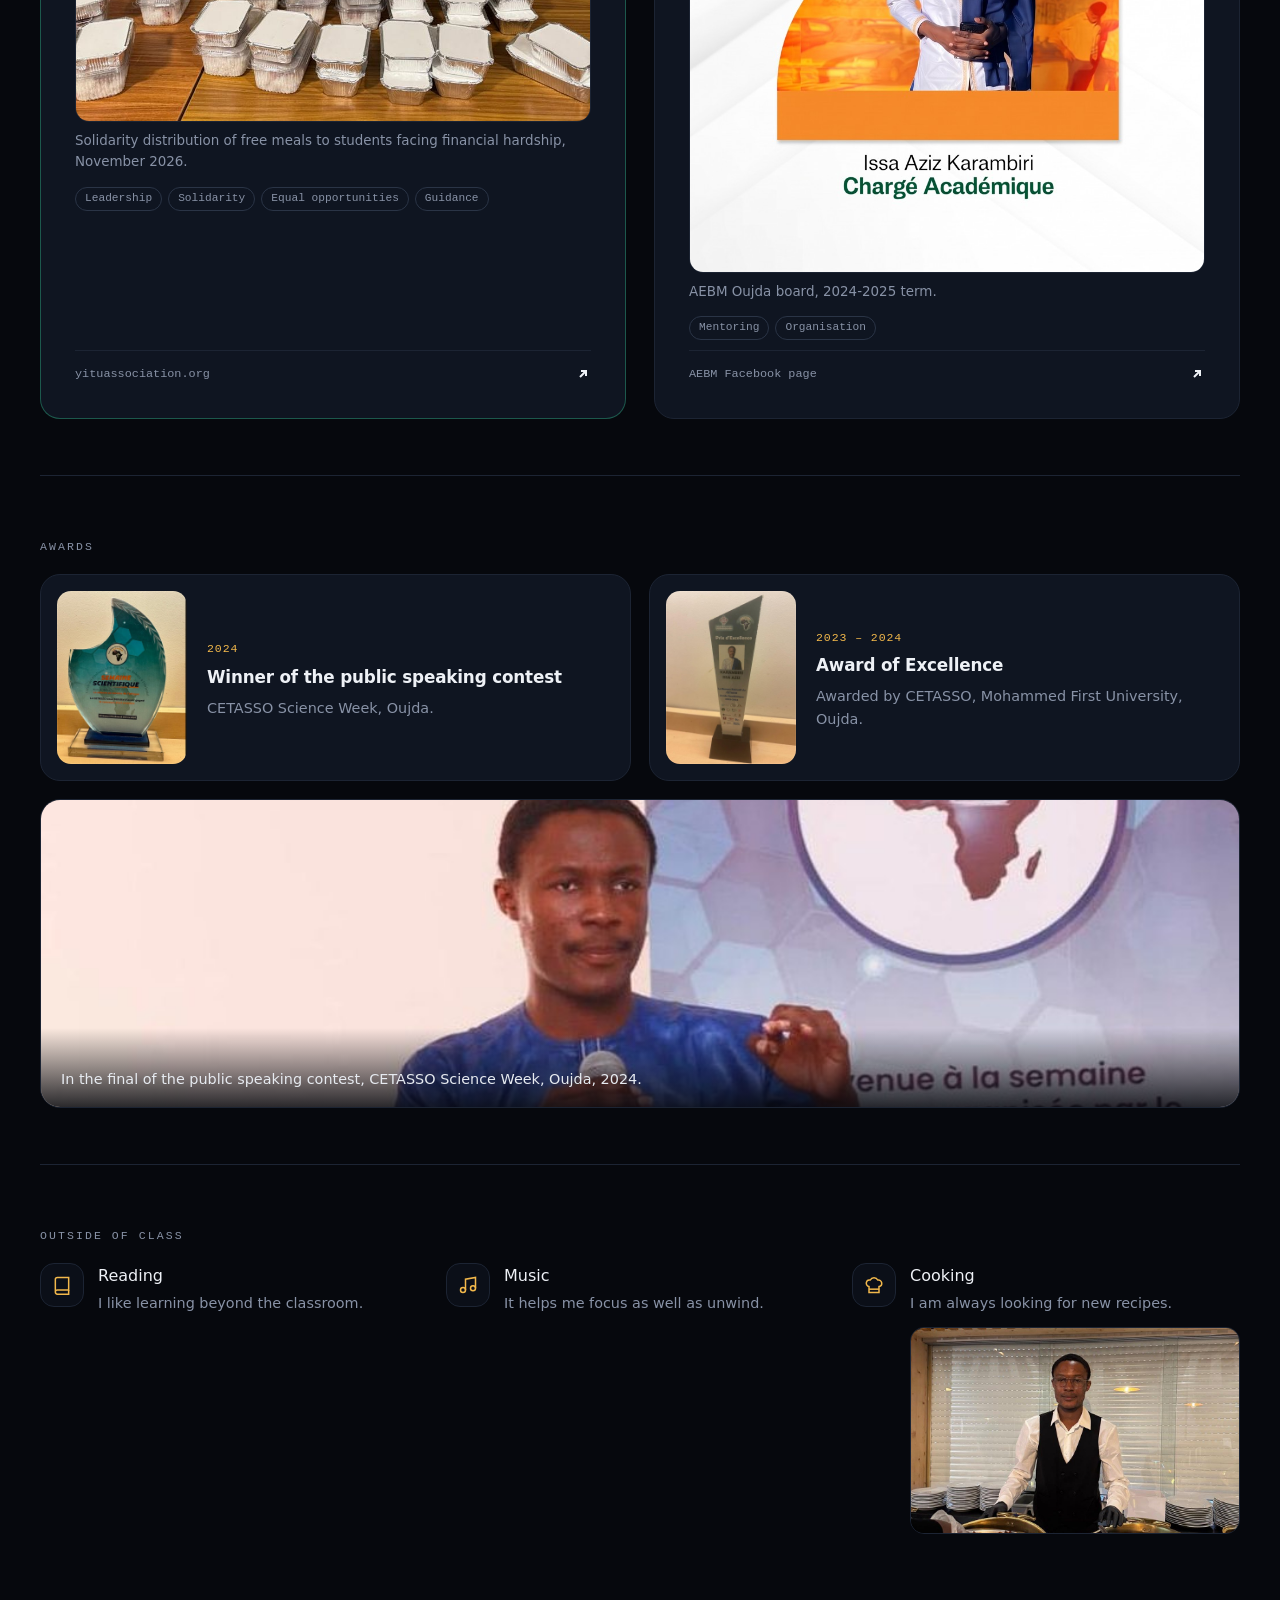
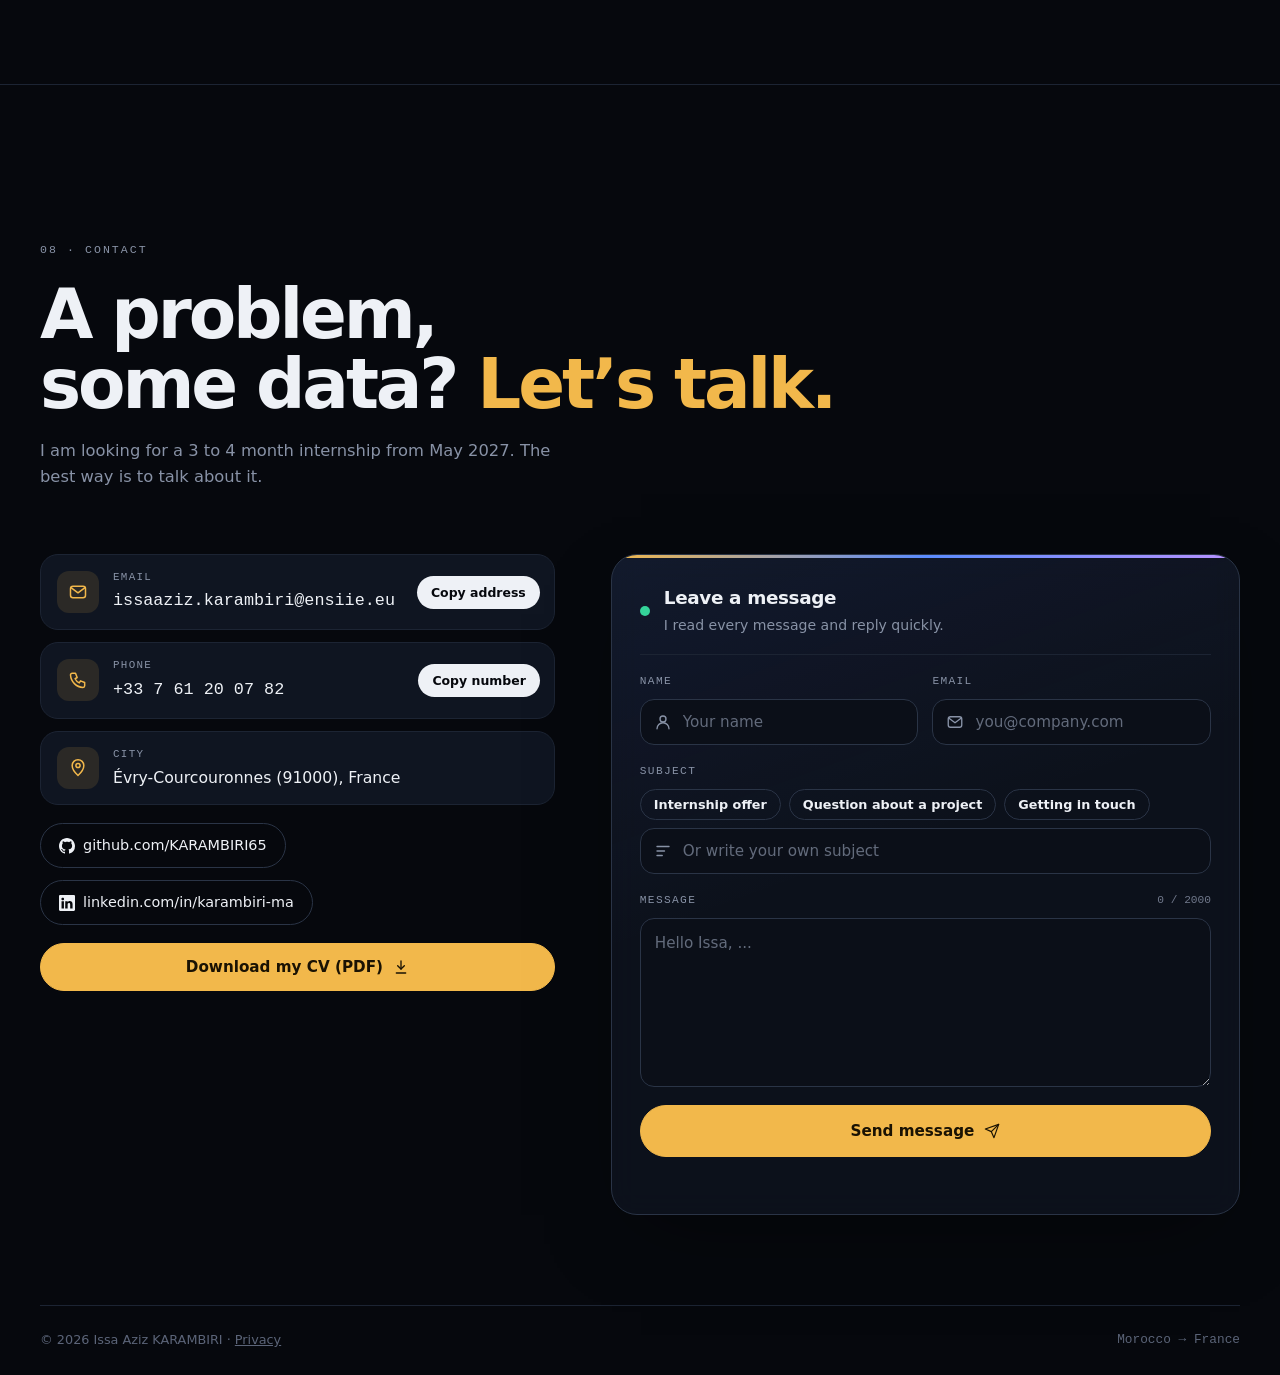
==== commit 5b5cc535: "Add files via upload" ====
--- a/index.html
+++ b/index.html
@@ -150,14 +150,14 @@
             <line x1="30" y1="140" x2="310" y2="140" stroke="var(--line2)"/>
             <line x1="30" y1="10" x2="30" y2="140" stroke="var(--line2)"/>
             <line x1="30" y1="112" x2="310" y2="112" stroke="var(--gold)" stroke-dasharray="4 4"/>
-            <text x="306" y="106" text-anchor="end" fill="var(--gold)" font-family="JetBrains Mono, monospace" font-size="10">seuil d'inspection · 42 cycles</text>
+            <text x="306" y="106" text-anchor="end" fill="var(--gold)" font-family="JetBrains Mono, monospace" font-size="10" data-en="inspection threshold · 42 cycles">seuil d'inspection · 42 cycles</text>
             <path d="M30 28 L120 28 L150 40 L180 56 L210 74 L240 94 L262 112 L285 128 L300 136" fill="none" stroke="var(--dim)" stroke-width="1.5" stroke-dasharray="3 3"/>
             <path d="M30 30 L60 26 L90 33 L120 29 L150 44 L180 52 L210 79 L240 90 L262 110 L285 131 L300 134" fill="none" stroke="var(--blue)" stroke-width="2.5"/>
             <circle cx="262" cy="110" r="5" fill="var(--gold)"/>
-            <text x="34" y="20" fill="var(--muted)" font-family="JetBrains Mono, monospace" font-size="10">vols restants</text>
-            <text x="306" y="158" text-anchor="end" fill="var(--muted)" font-family="JetBrains Mono, monospace" font-size="10">vols effectués →</text>
-            <text x="40" y="158" fill="var(--blue)" font-family="JetBrains Mono, monospace" font-size="10">— prévision</text>
-            <text x="120" y="158" fill="var(--dim)" font-family="JetBrains Mono, monospace" font-size="10">- - réel</text>
+            <text x="34" y="20" fill="var(--muted)" font-family="JetBrains Mono, monospace" font-size="10" data-en="flights left">vols restants</text>
+            <text x="306" y="158" text-anchor="end" fill="var(--muted)" font-family="JetBrains Mono, monospace" font-size="10" data-en="flights flown →">vols effectués →</text>
+            <text x="40" y="158" fill="var(--blue)" font-family="JetBrains Mono, monospace" font-size="10" data-en="— forecast">— prévision</text>
+            <text x="120" y="158" fill="var(--dim)" font-family="JetBrains Mono, monospace" font-size="10" data-en="- - actual">- - réel</text>
           </svg>
         </div>
         <a class="case-link" href="projets/maintenance-predictive.html">Lire l'étude de cas <span aria-hidden="true">→</span></a>
@@ -438,7 +438,7 @@
         <div class="role-top"><span class="dom" style="--c:var(--up)">En cours</span><span class="mono role-date">août 2026 – aujourd'hui</span></div>
         <h3>Ambassadeur, YITU Association</h3>
         <div class="role-where">Île-de-France · bénévolat</div>
-        <p>Avec l'association, nous luttons contre la précarité étudiante. Première action, une distribution de repas gratuits. Des ateliers CV et du soutien scolaire sont en préparation.</p>
+        <p>YITU s'engage depuis plusieurs années dans la lutte contre la précarité étudiante, avec des distributions de repas gratuits et des ateliers CV et de soutien scolaire. En tant qu'ambassadeur, je participe à ces actions solidaires.</p>
         <figure class="role-photo"><a class="hob-photo" href="images/yitu-distribution-repas.jpg" target="_blank" rel="noopener"><img src="images/yitu-distribution-repas.jpg" alt="Issa prépare des repas gratuits pour des étudiants lors d'une distribution solidaire de YITU Association" loading="lazy" width="900" height="1200"></a><figcaption>Distribution solidaire de repas gratuits aux étudiants en situation de précarité, novembre 2026.</figcaption></figure>
         <div class="tags"><span>Leadership</span><span>Solidarité</span><span>Égalité des chances</span><span>Orientation</span></div>
         <a class="repo" href="https://www.yituassociation.org" target="_blank" rel="noopener"><code>yituassociation.org</code><svg viewBox="0 0 16 16" fill="none" stroke="currentColor" stroke-width="2" aria-hidden="true"><path d="M5 11L11 5M6 5h5v5"/></svg></a>
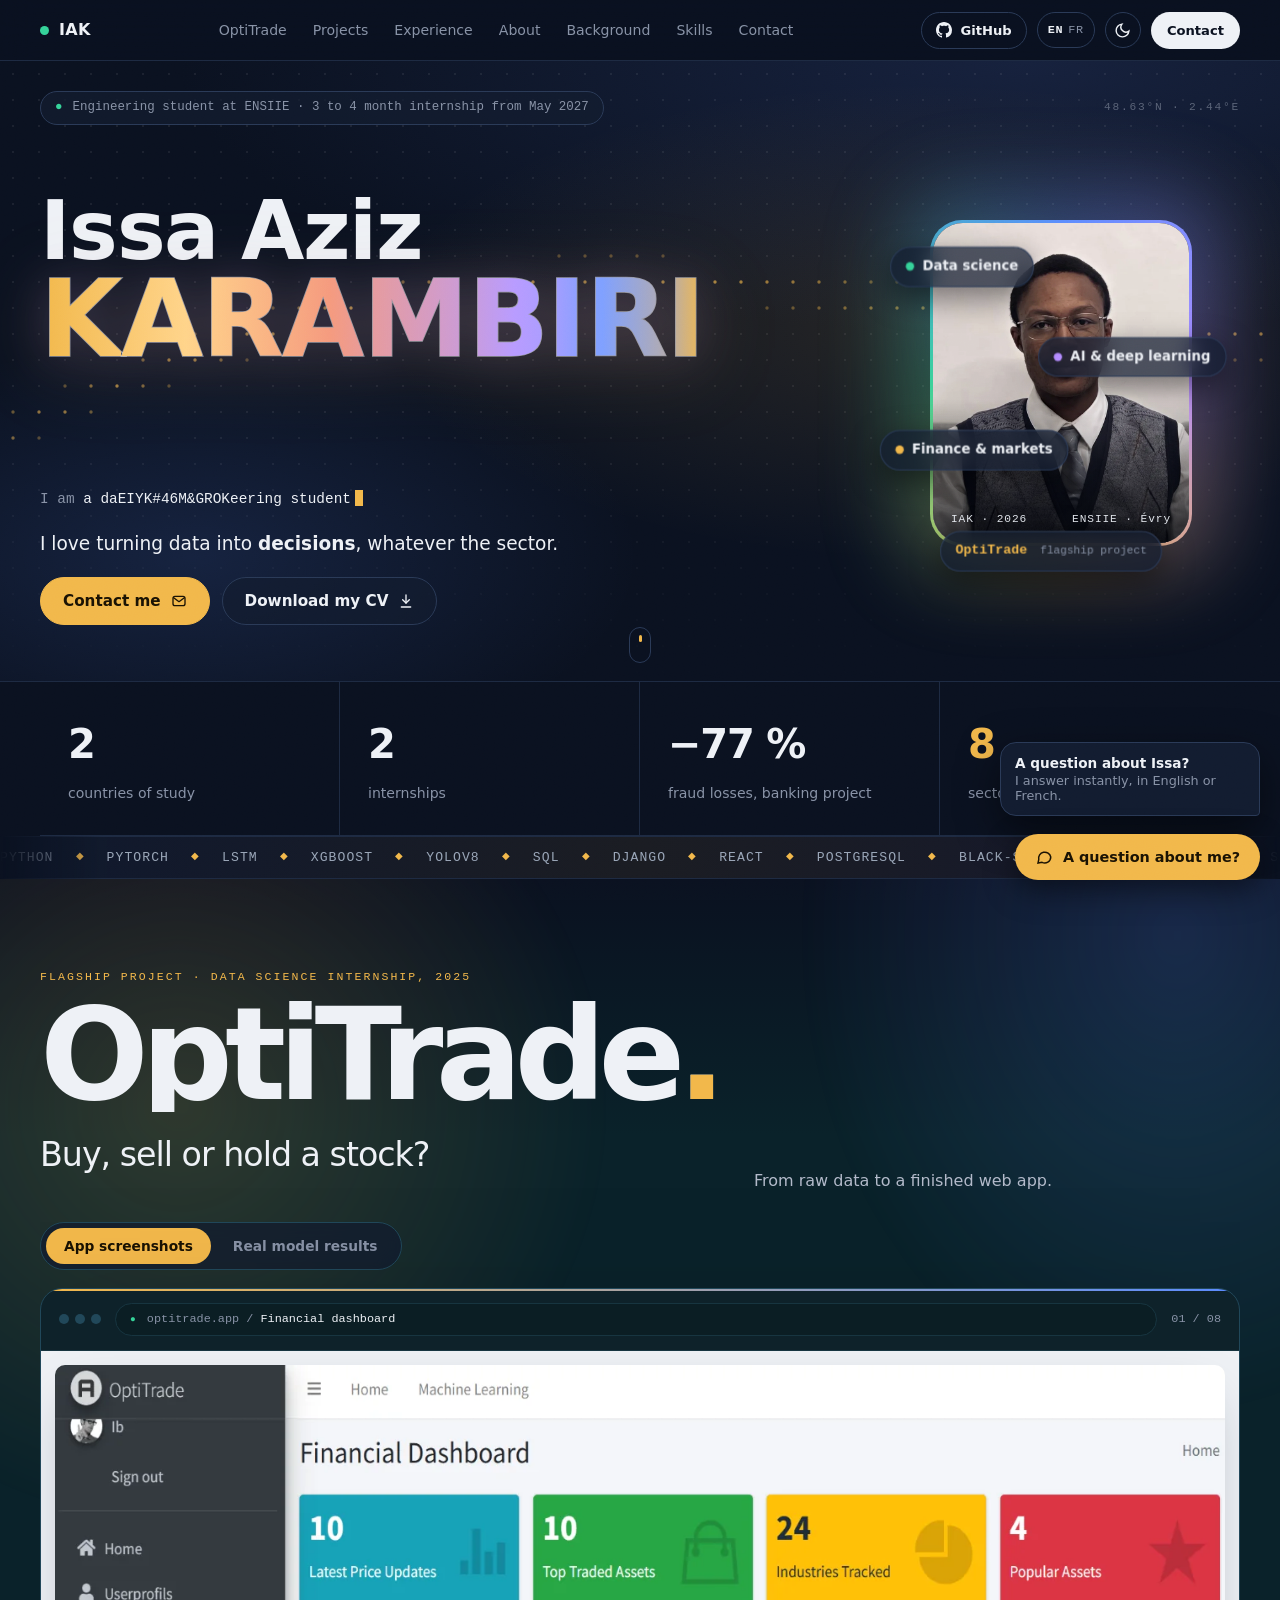
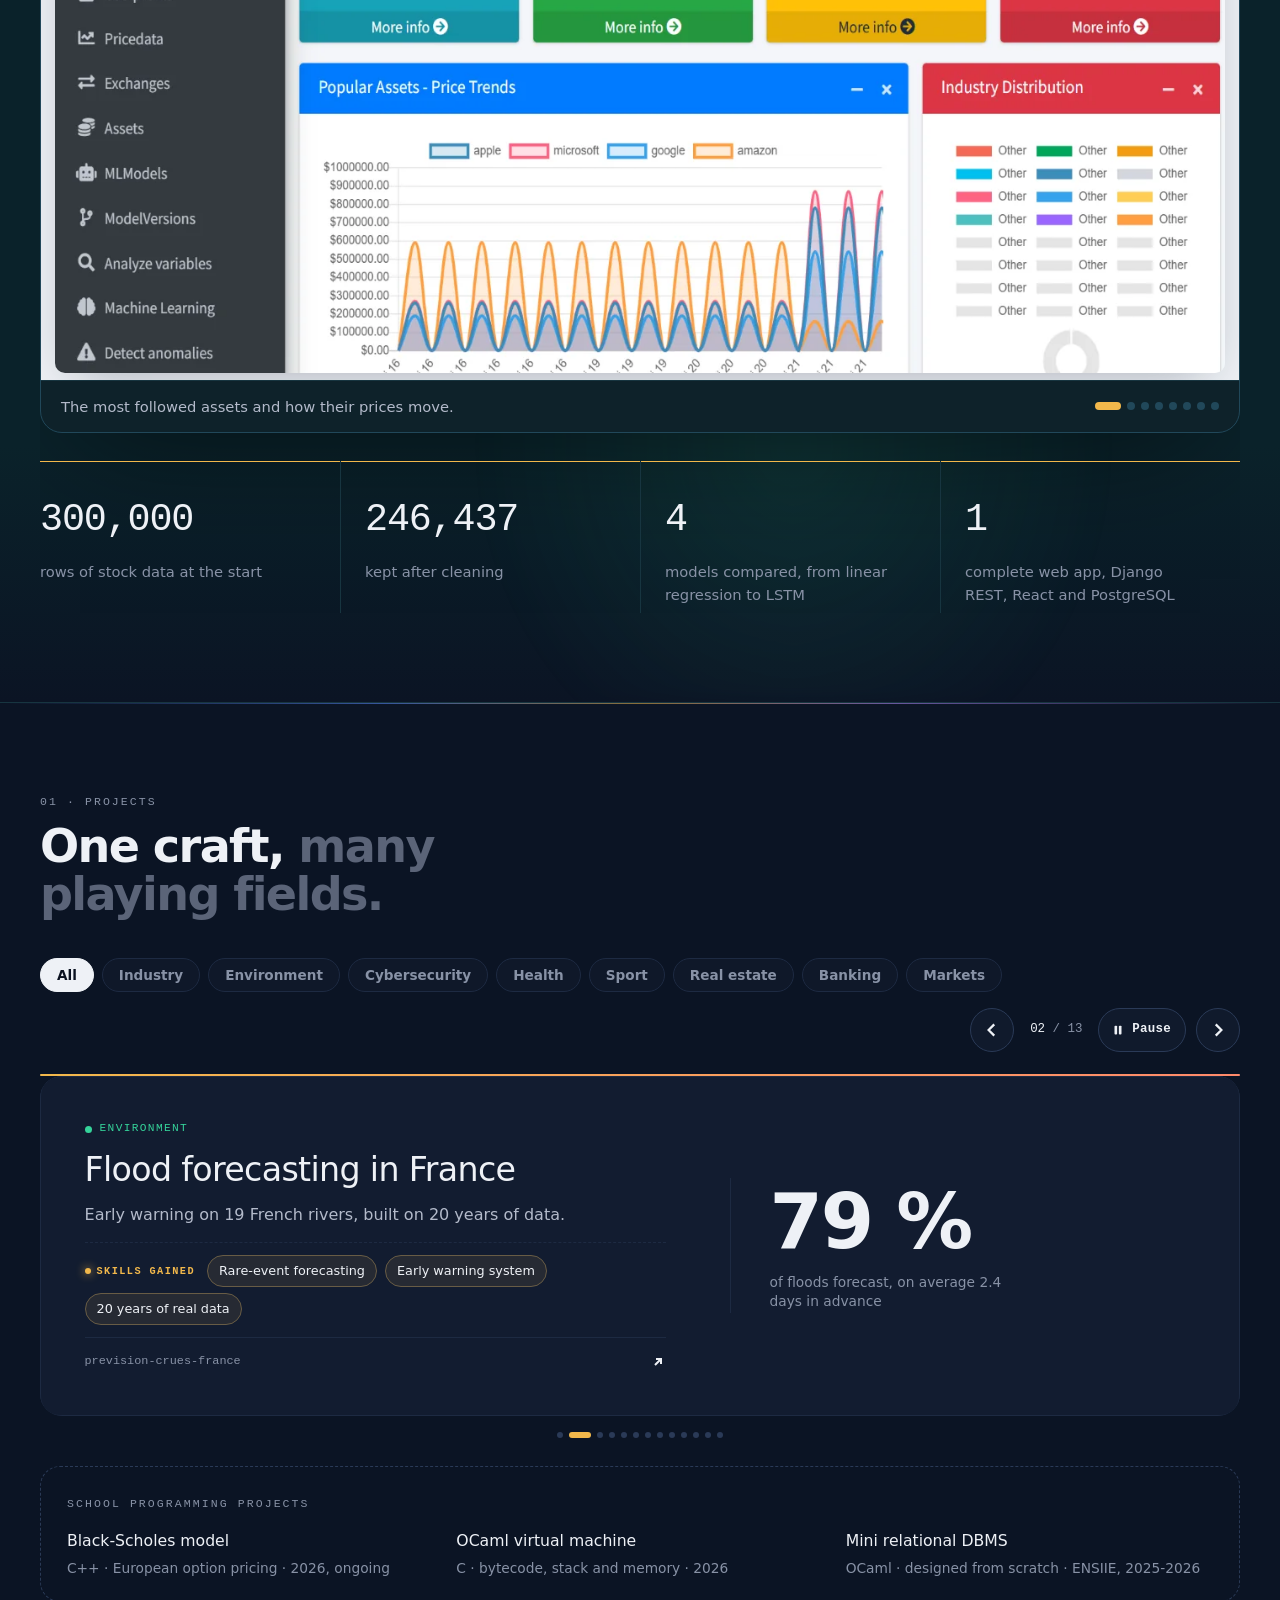
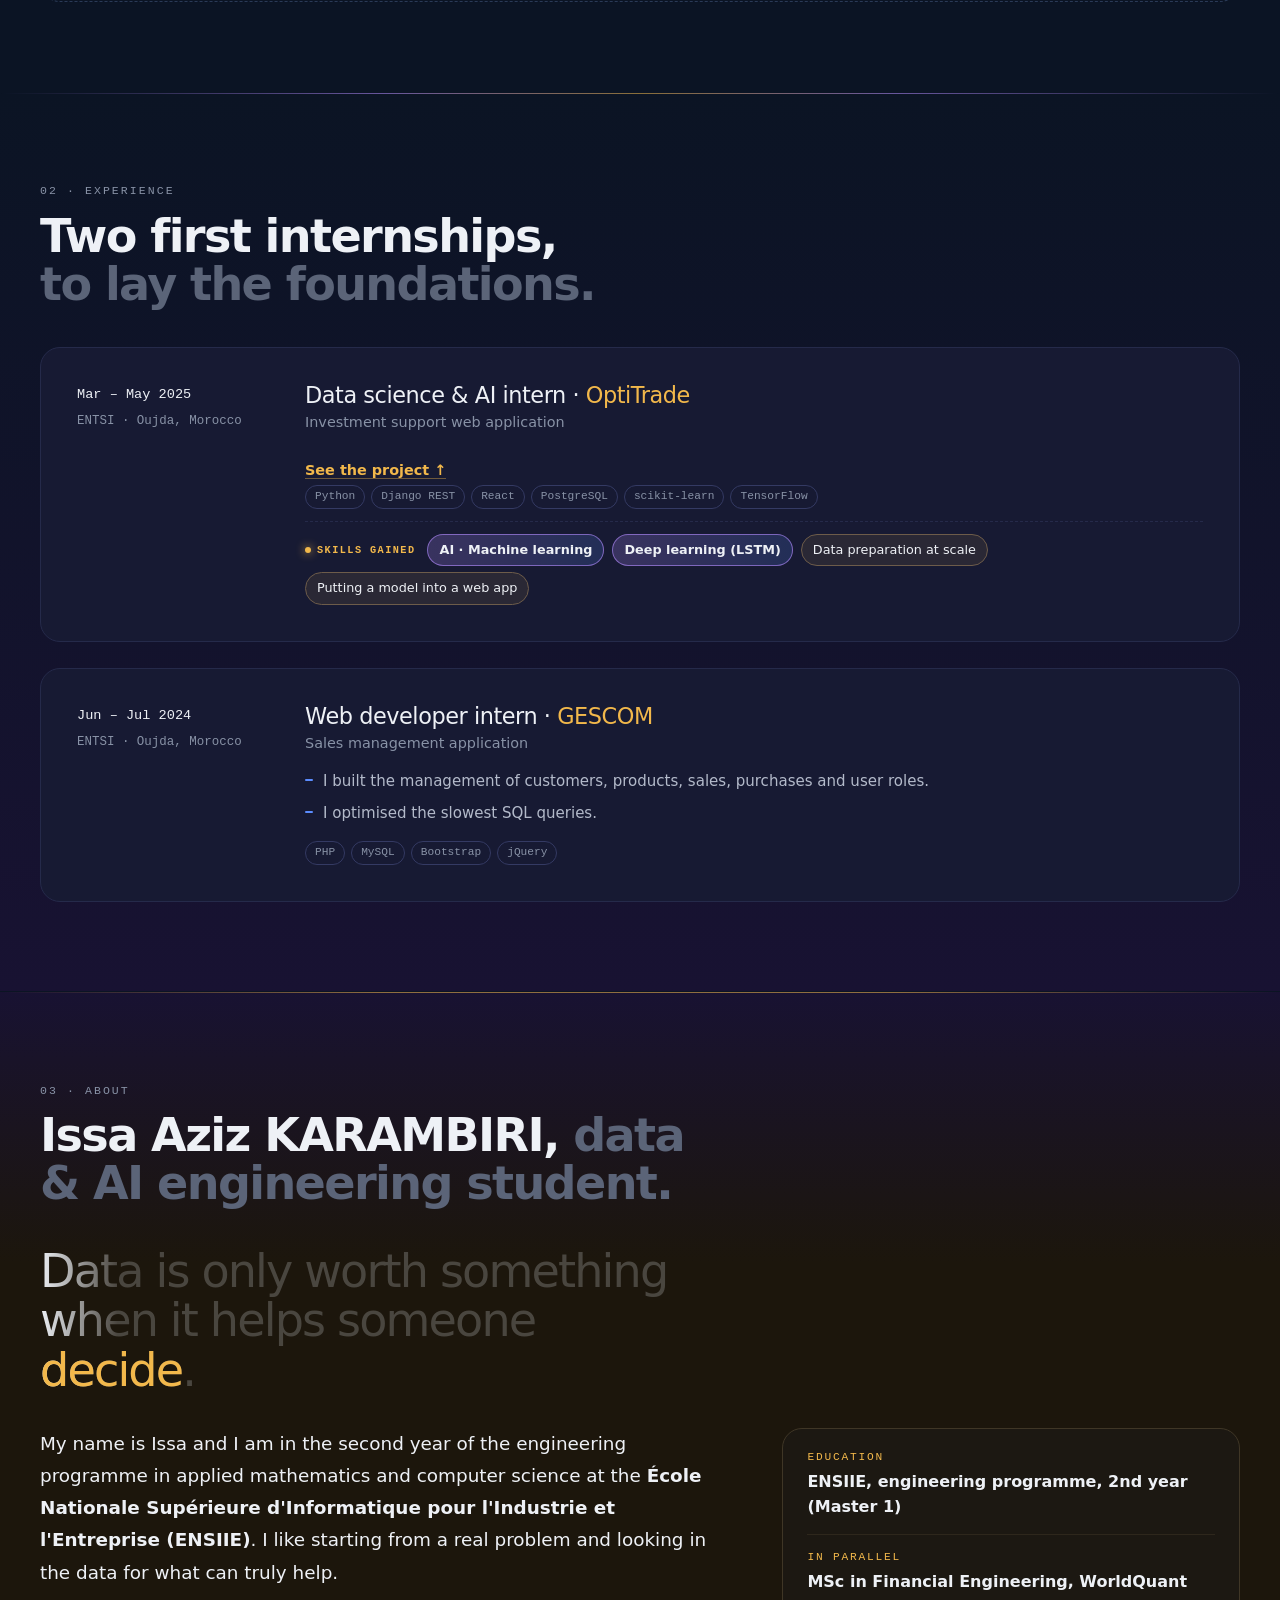
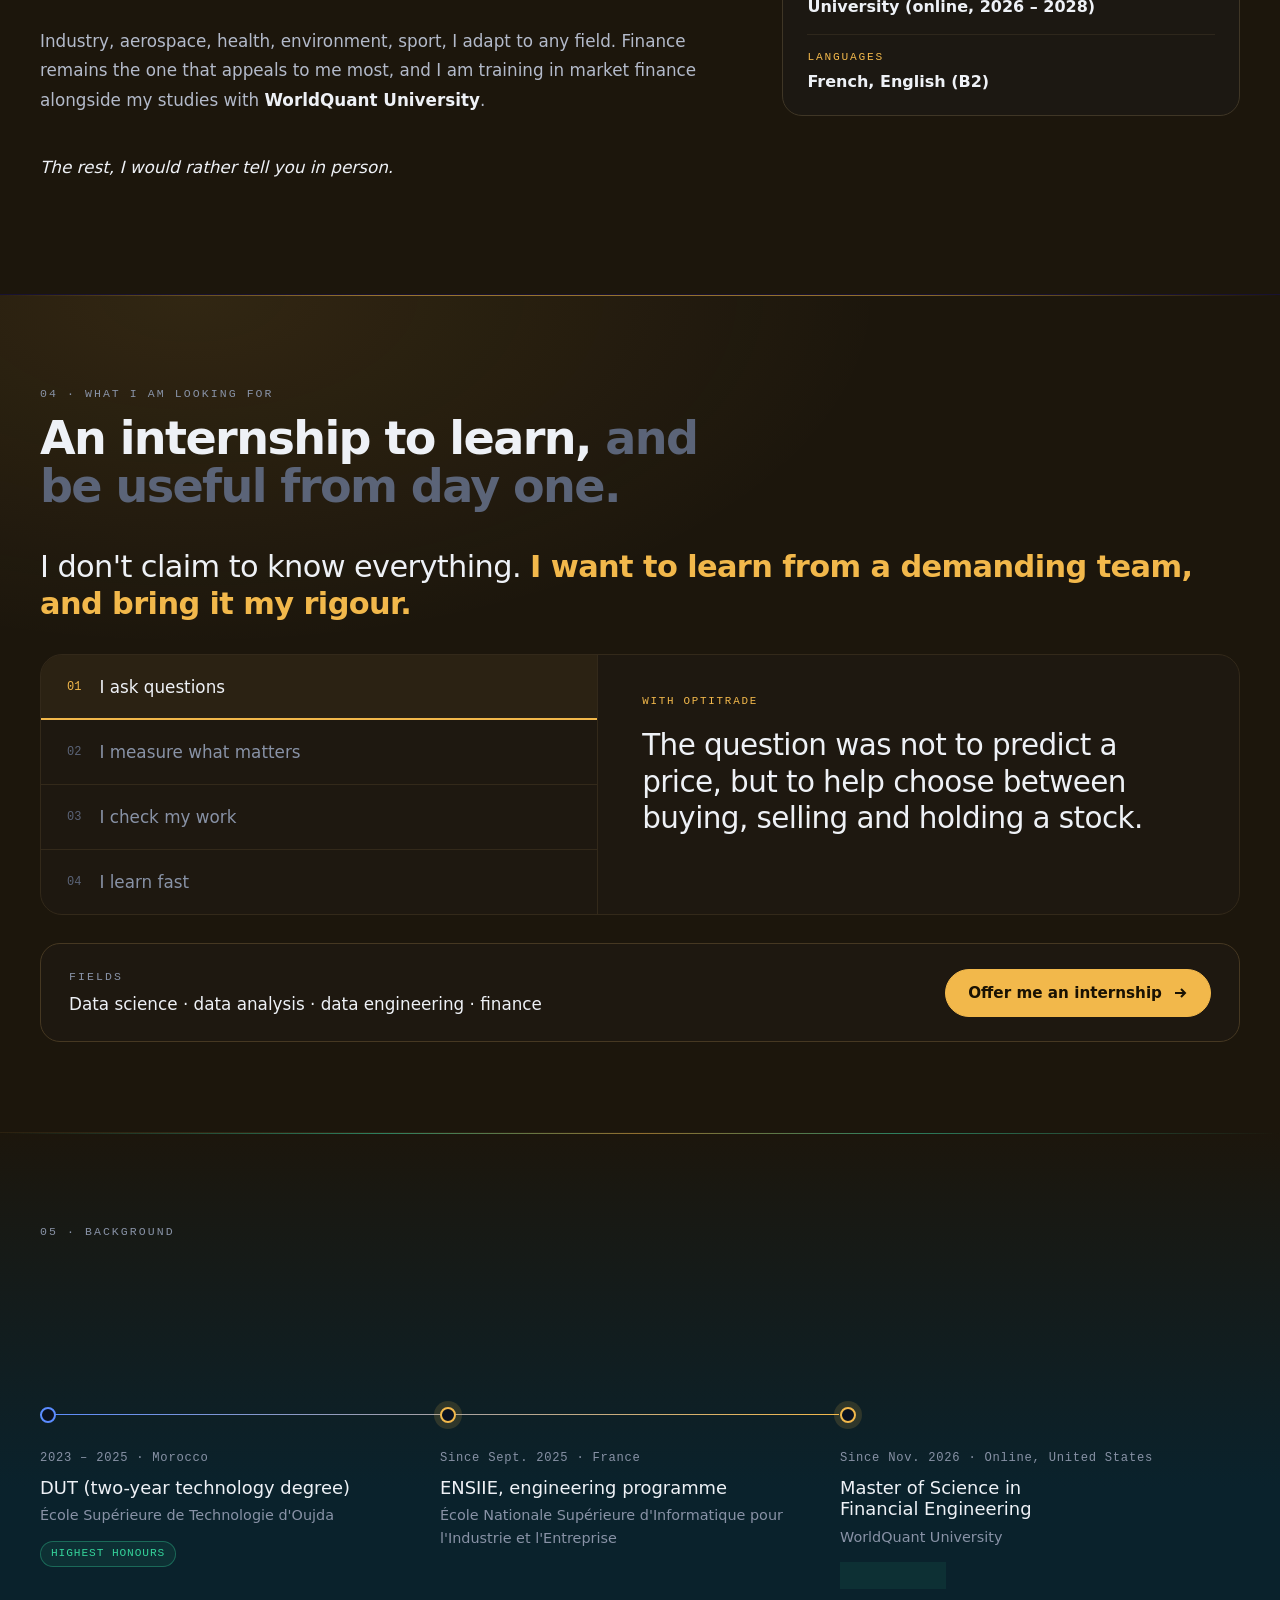
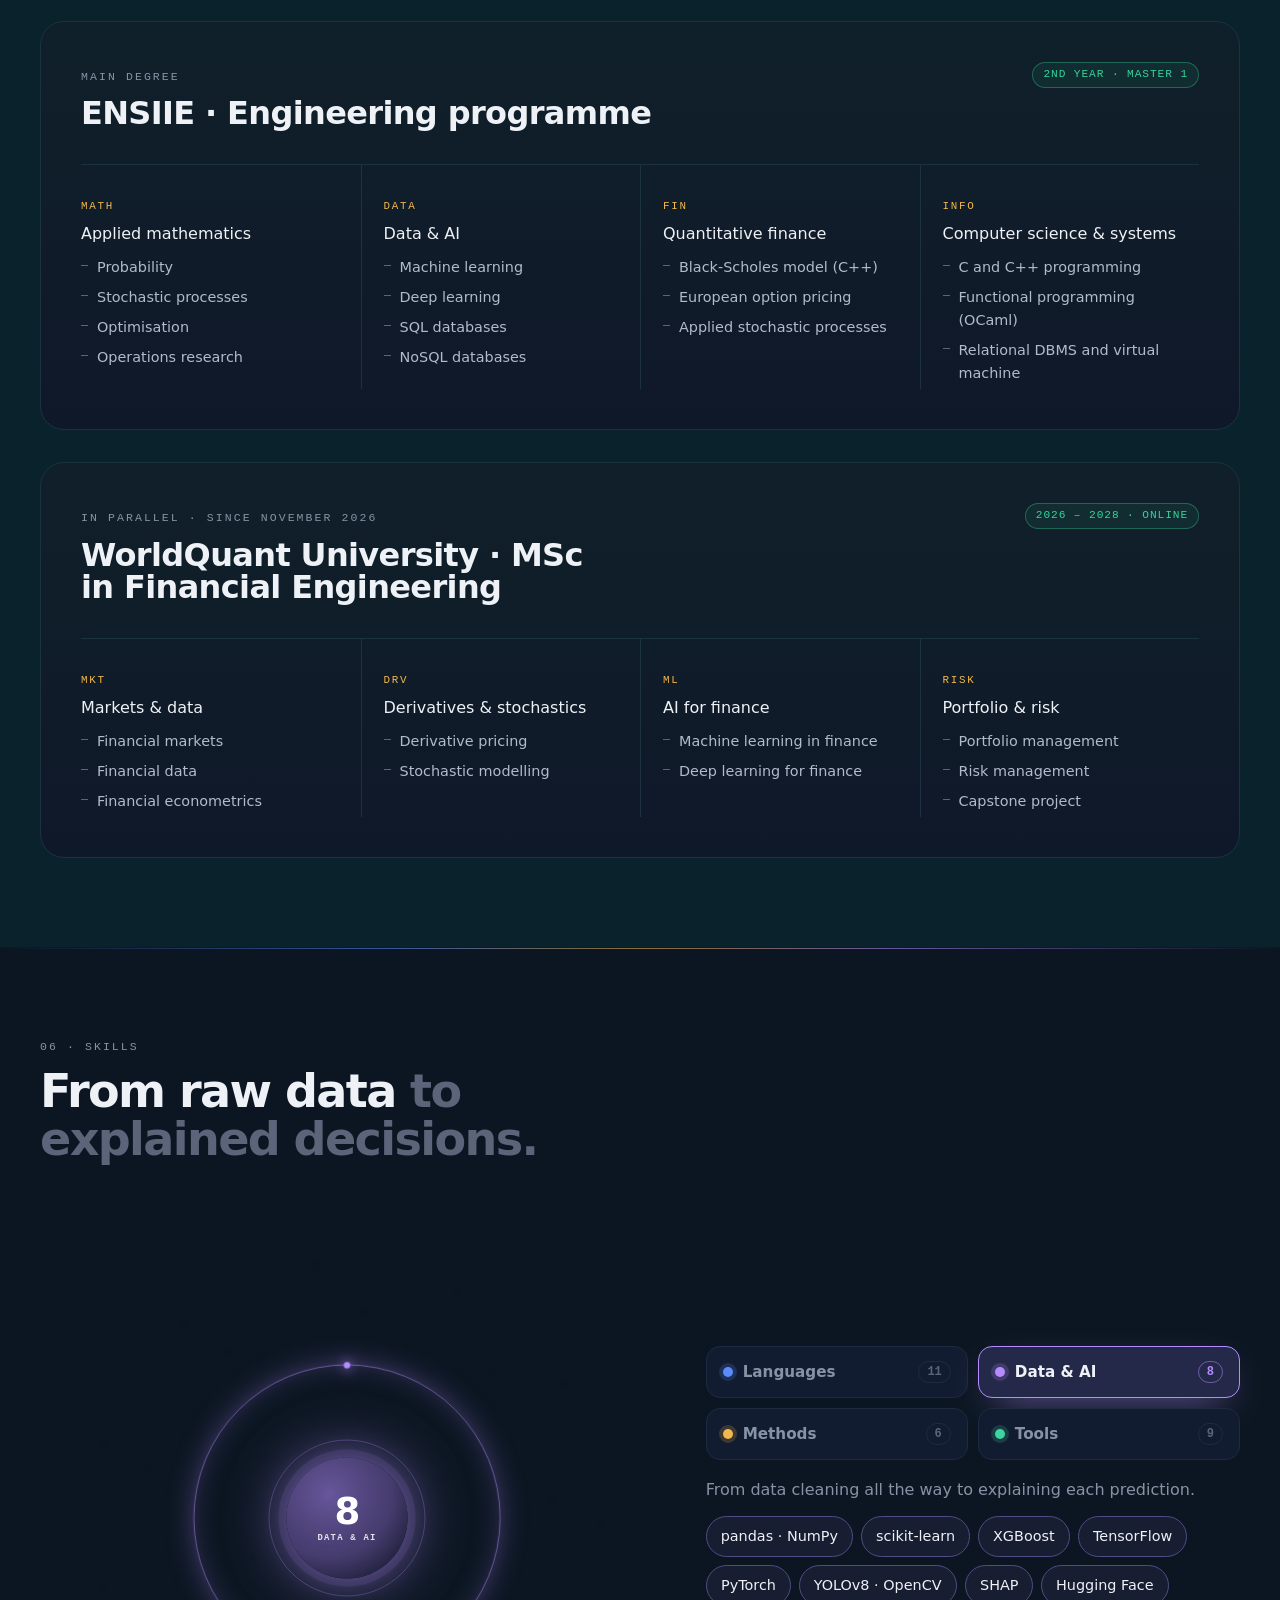
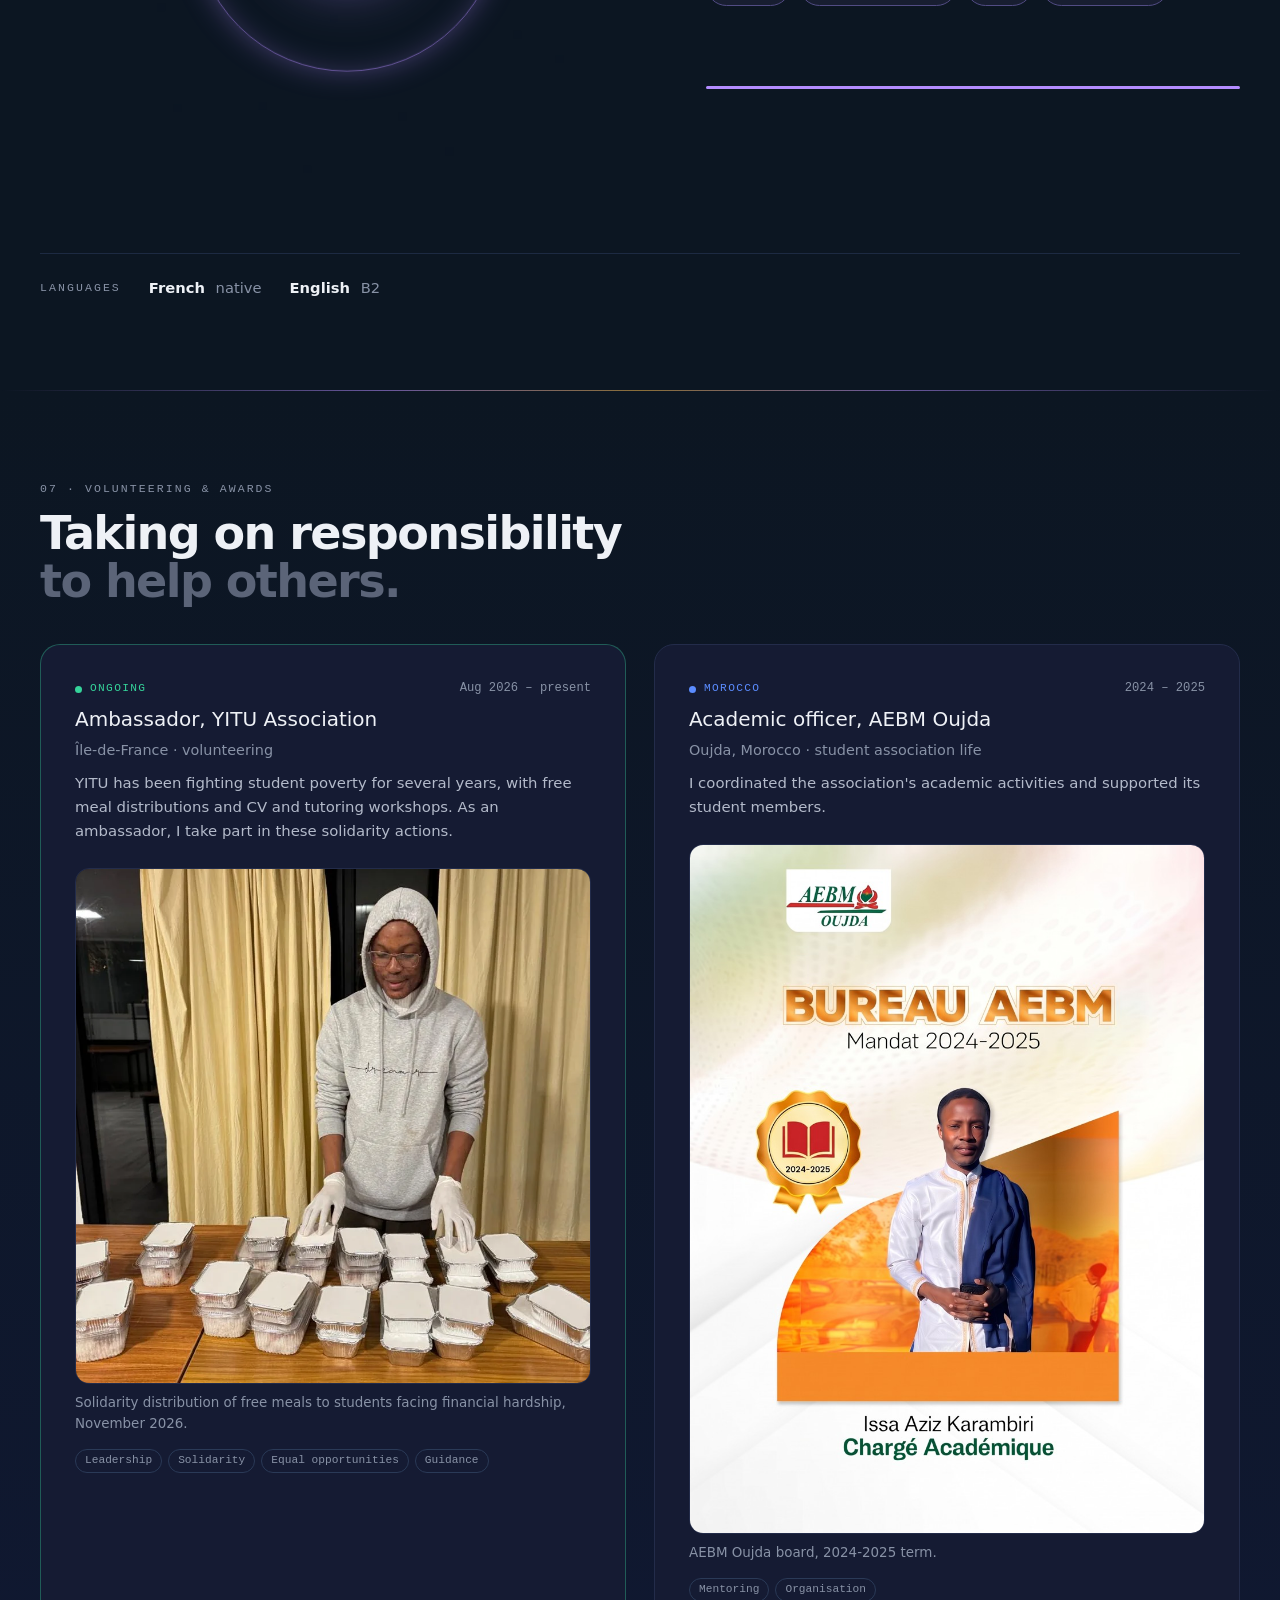
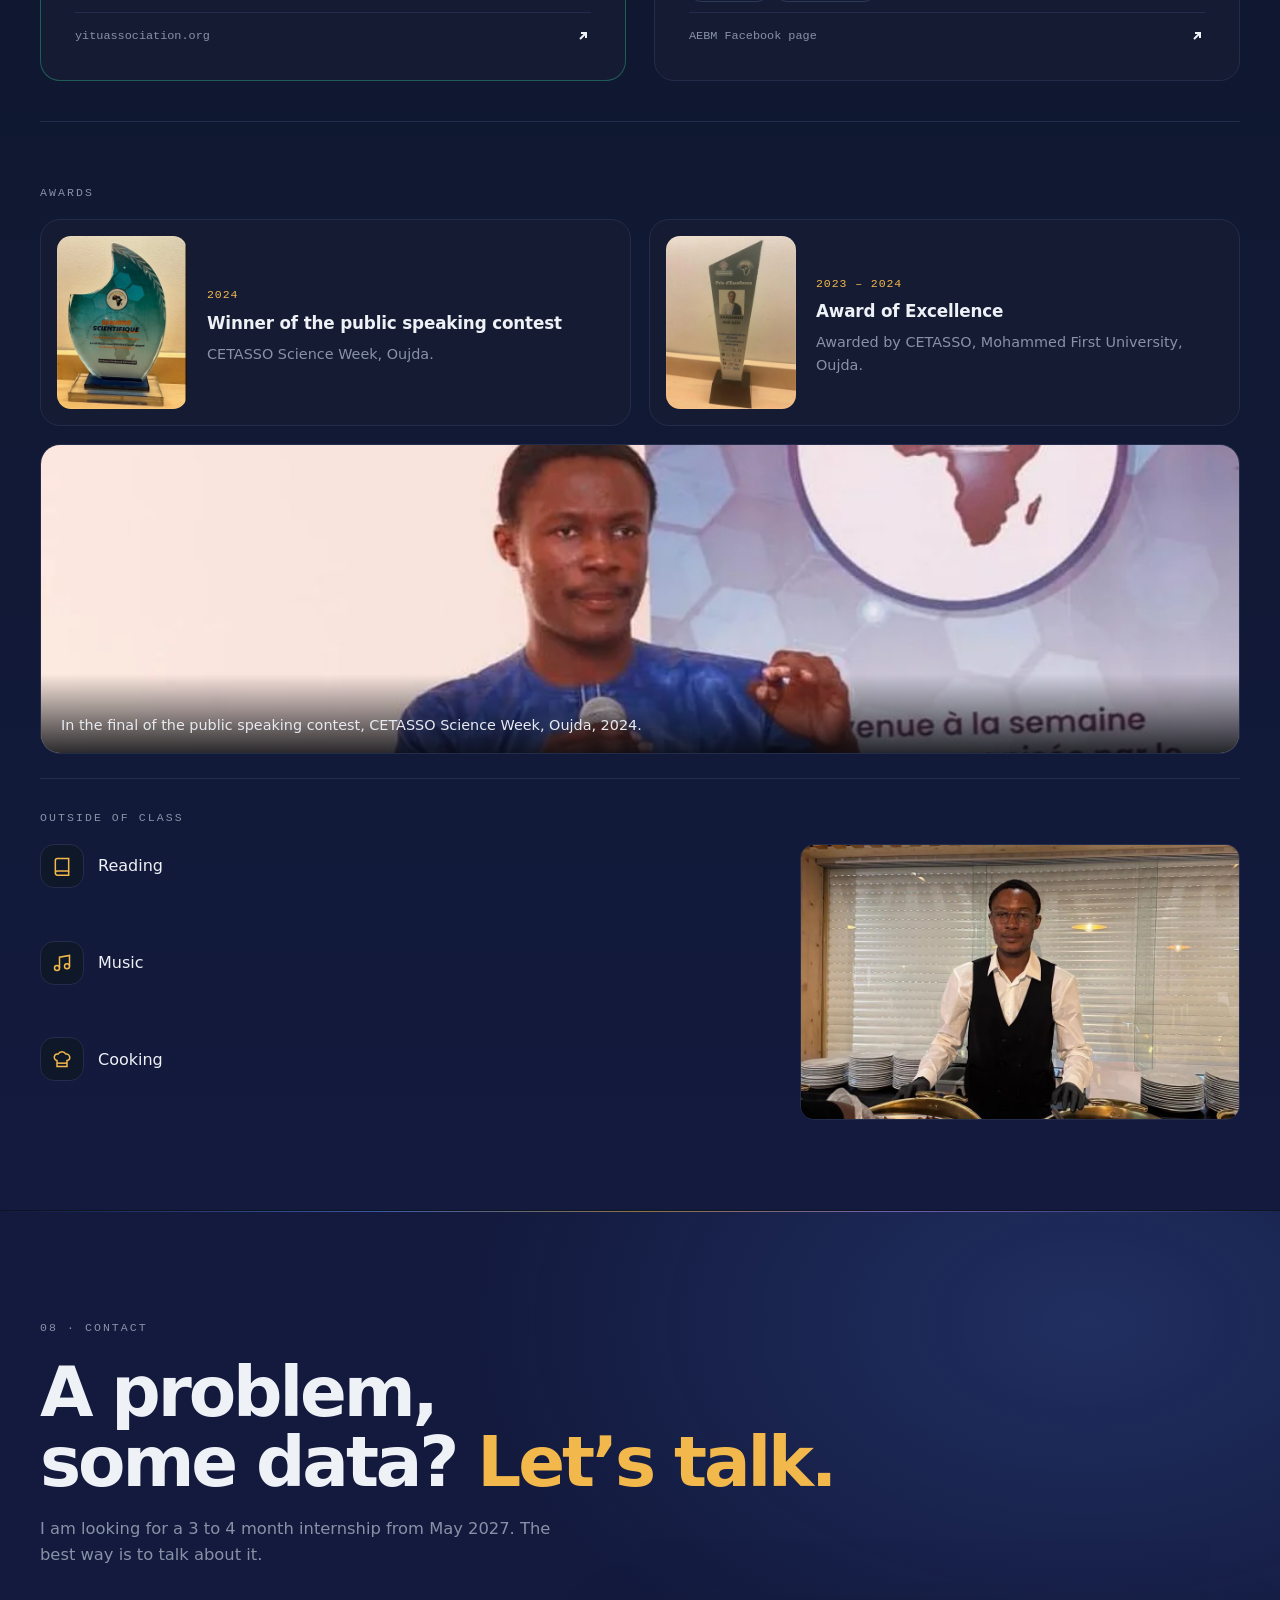
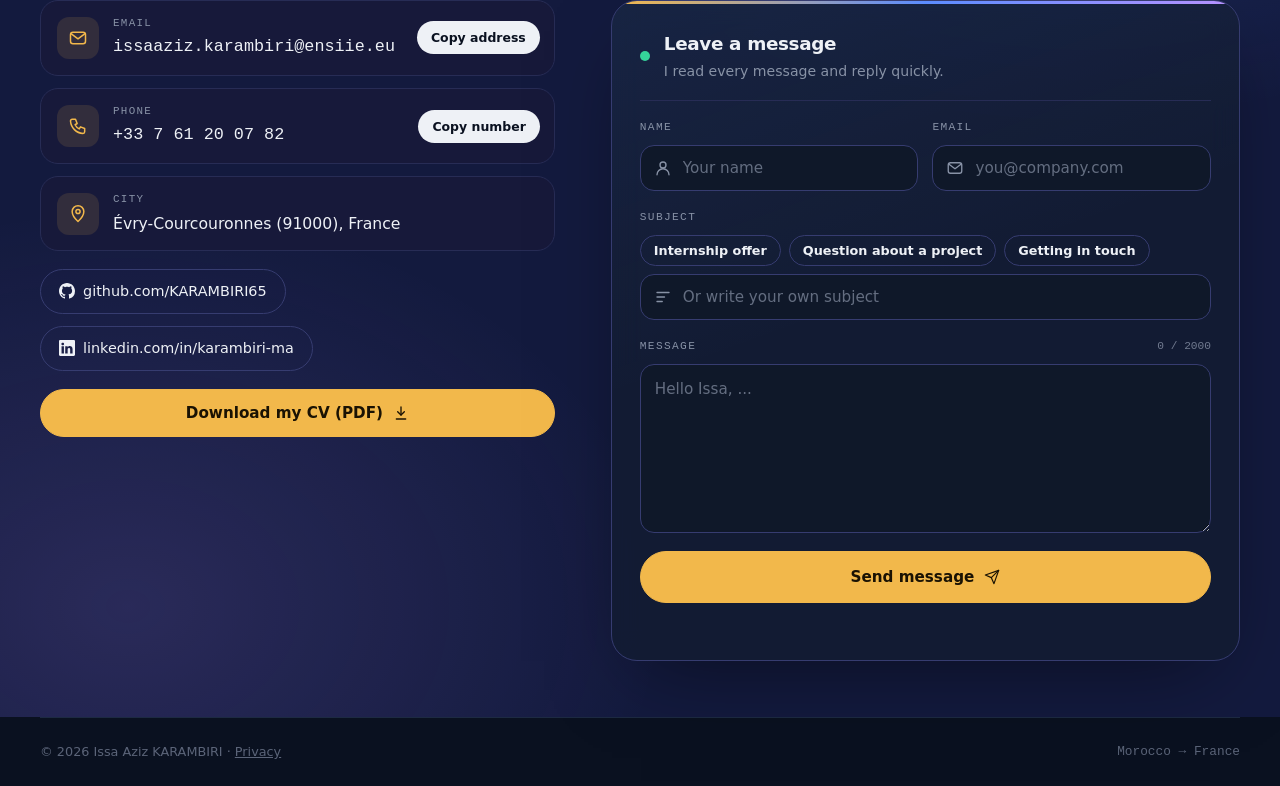
==== commit 808887b8: "Add files via upload" ====
--- a/index.html
+++ b/index.html
@@ -29,11 +29,11 @@
 <meta name="twitter:title" content="Issa Aziz KARAMBIRI · Data science, IA et finance">
 <meta name="twitter:description" content="Élève ingénieur à l'ENSIIE. Projets en data science, IA et finance.">
 <meta name="twitter:image" content="https://issakarambiri.com/images/og-image.jpg">
-<script type="application/ld+json">{"@context":"https://schema.org","@type":"Person","@id":"https://issakarambiri.com/#issa","name":"Issa Aziz KARAMBIRI","givenName":"Issa Aziz","familyName":"KARAMBIRI","alternateName":["Issa KARAMBIRI","Aziz KARAMBIRI","Issa Aziz Karambiri"],"url":"https://issakarambiri.com/","image":"https://issakarambiri.com/images/photo-issa.jpg","jobTitle":"Élève ingénieur data science et IA","email":"mailto:issaaziz.karambiri@ensiie.eu","address":{"@type":"PostalAddress","addressLocality":"Évry-Courcouronnes","postalCode":"91000","addressCountry":"FR"},"alumniOf":[{"@type":"CollegeOrUniversity","name":"École Nationale Supérieure d'Informatique pour l'Industrie et l'Entreprise (ENSIIE)"},{"@type":"CollegeOrUniversity","name":"WorldQuant University"}],"knowsAbout":["Data science","Machine learning","Intelligence artificielle","Finance","Python","SQL"],"sameAs":["https://github.com/KARAMBIRI65","https://www.linkedin.com/in/karambiri-ma"]}</script>
+<script type="application/ld+json">{"@context":"https://schema.org","@type":"Person","@id":"https://issakarambiri.com/#issa","name":"Issa Aziz KARAMBIRI","givenName":"Issa Aziz","familyName":"KARAMBIRI","alternateName":["Issa KARAMBIRI","Aziz KARAMBIRI","Issa Aziz Karambiri"],"url":"https://issakarambiri.com/","image":"https://issakarambiri.com/images/photo-issa.webp","jobTitle":"Élève ingénieur data science et IA","email":"mailto:issaaziz.karambiri@ensiie.eu","address":{"@type":"PostalAddress","addressLocality":"Évry-Courcouronnes","postalCode":"91000","addressCountry":"FR"},"alumniOf":[{"@type":"CollegeOrUniversity","name":"École Nationale Supérieure d'Informatique pour l'Industrie et l'Entreprise (ENSIIE)"},{"@type":"CollegeOrUniversity","name":"WorldQuant University"}],"knowsAbout":["Data science","Machine learning","Intelligence artificielle","Finance","Python","SQL"],"sameAs":["https://github.com/KARAMBIRI65","https://www.linkedin.com/in/karambiri-ma"]}</script>
 <script type="application/ld+json">{"@context":"https://schema.org","@type":"WebSite","name":"Issa Aziz KARAMBIRI","alternateName":"issakarambiri.com","url":"https://issakarambiri.com/","author":{"@id":"https://issakarambiri.com/#issa"}}</script>
 <link rel="preconnect" href="https://fonts.googleapis.com">
 <link rel="preconnect" href="https://fonts.gstatic.com" crossorigin>
-<link rel="stylesheet" href="https://fonts.googleapis.com/css2?family=Caveat:wght@600&family=Unbounded:wght@300;500;700;900&family=Manrope:wght@400;500;600;700&family=JetBrains+Mono:wght@400;500&display=swap">
+<link rel="stylesheet" href="https://fonts.googleapis.com/css2?family=Unbounded:wght@300;500;700;900&family=Manrope:wght@400;500;600;700&family=JetBrains+Mono:wght@400;500&display=swap">
 <link rel="stylesheet" href="css/style.css">
 <script>(function(){var h=document.documentElement,L=null;try{if(localStorage.getItem("iak-theme")==="light")h.classList.add("light");L=localStorage.getItem("iak-lang")}catch(e){}if(L!=="fr"&&L!=="en")L=/^fr/i.test(navigator.language||"fr")?"fr":"en";window.IAK_LANG=L;if(L==="en"){h.lang="en";h.classList.add("i18n-wait");setTimeout(function(){h.classList.remove("i18n-wait")},1500)}})();</script>
 </head>
@@ -43,9 +43,10 @@
   <div class="wrap">
     <a class="logo" href="#top"><i></i>IAK</a>
     <nav aria-label="Sections" id="site-nav">
-      <a href="#a-propos">À propos</a>
+      <a href="#optitrade">OptiTrade</a>
       <a href="#projets">Projets</a>
       <a href="#experiences">Expériences</a>
+      <a href="#a-propos">À propos</a>
       <a href="#parcours">Parcours</a>
       <a href="#competences">Compétences</a>
       <a href="#contact">Contact</a>
@@ -62,68 +63,141 @@
 
 <div class="progress" id="progress" aria-hidden="true"></div>
 <main id="main" tabindex="-1">
-<section class="hero gut" id="top">
-  <canvas id="signals" aria-hidden="true"></canvas>
-  <div class="glow"></div>
-  <div class="fade"></div>
-  <div class="wrap hero-grid">
-    <div class="hero-text">
+<section class="hero hero2 gut" id="top">
+  <canvas id="signals" aria-hidden="true" hidden></canvas>
+  <canvas id="field" aria-hidden="true"></canvas>
+  <div class="h2-vignette" aria-hidden="true"></div>
+  <div class="wrap h2">
+    <div class="h2-top">
       <div class="status"><b>●</b> Élève ingénieur à l'ENSIIE · Stage de 3 à 4 mois dès mai 2027</div>
-      <p class="kicker">Je suis <span class="scramble" id="role">élève ingénieur data &amp; IA</span><span class="caret" aria-hidden="true"></span></p>
-      <h1 class="name"><span class="l"><span>Issa Aziz</span></span> <span class="l"><span>KARAMBIRI</span></span></h1>
-      <p class="lede-p">J'aime transformer des données en <strong>décisions</strong>, quel que soit le secteur.</p>
+      <span class="h2-loc mono" aria-hidden="true">48.63°N · 2.44°E</span>
+    </div>
+    <h1 class="h2-name"><span class="h2-l1" data-split>Issa Aziz</span><span class="h2-l2" data-split data-text="KARAMBIRI">KARAMBIRI</span></h1>
+    <div class="portrait h2-portrait" id="portrait">
+      <div class="ring" aria-hidden="true"></div>
+      <figure class="frame">
+        <img src="images/photo-issa.webp" fetchpriority="high" decoding="async" alt="Portrait d'Issa Aziz KARAMBIRI" width="800" height="1000">
+        <div class="scan" aria-hidden="true"></div>
+        <figcaption><span class="mono">IAK · 2026</span><span class="mono">ENSIIE · Évry</span></figcaption>
+      </figure>
+      <div class="chip c1"><i style="background:var(--up)"></i>Data science</div>
+      <div class="chip c2"><i style="background:var(--violet)"></i>IA &amp; deep learning</div>
+      <div class="chip c3"><i style="background:var(--gold)"></i>Finance &amp; marchés</div>
+      <a class="chip c4 mono" href="#optitrade" style="text-decoration:none">OptiTrade <small data-en="flagship project">projet phare</small></a>
+    </div>
+    <div class="h2-bottom">
+      <div class="hero-text">
+        <p class="kicker">Je suis <span class="scramble" id="role">élève ingénieur data &amp; IA</span><span class="caret" aria-hidden="true"></span></p>
+        <p class="lede-p">J'aime transformer des données en <strong>décisions</strong>, quel que soit le secteur.</p>
       <div class="ctas">
         <a class="btn primary magnetic" href="#contact">Me contacter <svg viewBox="0 0 24 24" fill="none" stroke="currentColor" stroke-width="2" stroke-linecap="round" stroke-linejoin="round" aria-hidden="true"><rect x="3" y="5" width="18" height="14" rx="3"/><path d="m4 7 8 6 8-6"/></svg></a>
         <div class="cv-wrap"><button class="btn ghost magnetic cv-dl" type="button" aria-expanded="false" aria-haspopup="true">Télécharger mon CV <svg viewBox="0 0 24 24" fill="none" stroke="currentColor" stroke-width="2" stroke-linecap="round" stroke-linejoin="round" aria-hidden="true"><path d="M12 3v12"/><path d="m7 10 5 5 5-5"/><path d="M5 21h14"/></svg></button><div class="cv-pop" hidden><a class="cv-opt" data-v="stage" download><b>CV pour un stage</b><small>Avec ma recherche de stage dès mai 2027</small></a><a class="cv-opt" data-v="simple" download><b>CV simple</b><small>Mon parcours, sans mention de stage</small></a></div></div>
       </div>
-    </div>
-    <div class="portrait-wrap">
-      <div class="portrait" id="portrait">
-        <div class="ring" aria-hidden="true"></div>
-        <figure class="frame">
-          <img src="images/photo-issa.jpg" alt="Portrait d'Issa Aziz KARAMBIRI" width="800" height="1000">
-          <div class="scan" aria-hidden="true"></div>
-          <figcaption><span class="mono">IAK · 2026</span><span class="mono">ENSIIE · Évry</span></figcaption>
-        </figure>
-        <div class="chip c1"><i style="background:var(--up)"></i>Data science</div>
-        <div class="chip c2"><i style="background:var(--violet)"></i>IA &amp; deep learning</div>
-        <div class="chip c3"><i style="background:var(--gold)"></i>Finance &amp; marchés</div>
-        <div class="chip c4 mono">25/25 <small>pannes détectées</small></div>
-      </div>
-    </div>
-  </div>
+      </div>
+    </div>
+  </div>
+  <a class="h2-scroll mono" href="#optitrade" aria-hidden="true" tabindex="-1"><i></i></a>
 </section>
 
 
 <div class="gut"><div class="wrap stats">
-  <div class="stat"><div class="v">2</div><div class="k">pays d'études, un parcours international : Maroc et France</div></div>
-  <div class="stat"><div class="v">2</div><div class="k">premiers stages : data science et développement web</div></div>
-  <div class="stat"><div class="v">−77 %</div><div class="k">de pertes liées à la fraude dans mon projet bancaire</div></div>
-  <div class="stat"><div class="v"><em>8</em></div><div class="k">secteurs couverts par mes projets, de l'aéronautique à la finance</div></div>
+  <div class="stat"><div class="v">2</div><div class="k" data-en="countries of study">pays d'études</div></div>
+  <div class="stat"><div class="v">2</div><div class="k" data-en="internships">stages en entreprise</div></div>
+  <div class="stat"><div class="v">−77 %</div><div class="k" data-en="fraud losses, banking project">de pertes liées à la fraude</div></div>
+  <div class="stat"><div class="v"><em>8</em></div><div class="k" data-en="sectors covered by my projects">secteurs couverts</div></div>
 </div></div>
 
-<section class="sec gut" id="a-propos">
-  <div class="wrap">
-    <div class="sec-head"><span class="eyebrow">01 · À propos</span><h2>Issa Aziz KARAMBIRI, <span>élève ingénieur data &amp; IA.</span></h2></div>
-    <div class="about-grid">
-      <div class="about-text">
-        <p>Je m'appelle Issa et je suis en deuxième année du cycle ingénieur en mathématiques appliquées et informatique à l'<strong>École Nationale Supérieure d'Informatique pour l'Industrie et l'Entreprise (ENSIIE)</strong>. J'aime partir d'un vrai problème et chercher dans les données ce qui peut vraiment aider.</p>
-        <p>Industrie, aéronautique, santé, environnement, sport, je m'adapte à tous les domaines. La finance reste celui qui m'attire le plus, et je me forme en parallèle à la finance de marché avec <strong>WorldQuant University</strong>.</p>
-        <p>Le reste, je préfère vous le raconter de vive voix.</p>
-      </div>
-      <dl class="about-facts">
-        <div><dt>Formation</dt><dd>ENSIIE, cycle ingénieur, 2<sup>e</sup> année (Master 1)</dd></div>
-        <div><dt>En parallèle</dt><dd>MSc Financial Engineering, WorldQuant University (en ligne, 2026 – 2028)</dd></div>
-        <div><dt>Langues</dt><dd>Français, anglais (B2)</dd></div>
-      </dl>
-    </div>
+<div class="tape" aria-hidden="true"><div class="tape-in"><span>Python</span><i>◆</i><span>PyTorch</span><i>◆</i><span>LSTM</span><i>◆</i><span>XGBoost</span><i>◆</i><span>YOLOv8</span><i>◆</i><span>SQL</span><i>◆</i><span>Django</span><i>◆</i><span>React</span><i>◆</i><span>PostgreSQL</span><i>◆</i><span>Black-Scholes</span><i>◆</i><span>GARCH</span><i>◆</i><span>Séries temporelles</span><i>◆</i><span>SHAP</span><i>◆</i><span>Monte-Carlo</span><i>◆</i><span>C++</span><i>◆</i><span>OCaml</span><i>◆</i><span>Python</span><i>◆</i><span>PyTorch</span><i>◆</i><span>LSTM</span><i>◆</i><span>XGBoost</span><i>◆</i><span>YOLOv8</span><i>◆</i><span>SQL</span><i>◆</i><span>Django</span><i>◆</i><span>React</span><i>◆</i><span>PostgreSQL</span><i>◆</i><span>Black-Scholes</span><i>◆</i><span>GARCH</span><i>◆</i><span>Séries temporelles</span><i>◆</i><span>SHAP</span><i>◆</i><span>Monte-Carlo</span><i>◆</i><span>C++</span><i>◆</i><span>OCaml</span><i>◆</i></div></div>
+
+<section class="ot-feat gut" id="optitrade" aria-labelledby="feat-title">
+  <div class="feat-bg" aria-hidden="true"></div>
+  <div class="wrap">
+    <div class="feat-head" data-rv>
+      <span class="eyebrow" data-en="Flagship project · Data science internship, 2025">Projet phare · Stage data science, 2025</span>
+      <h2 id="feat-title" class="feat-title">OptiTrade<span class="feat-dot">.</span></h2>
+      <p class="feat-q" data-en="Buy, sell or hold a stock?">Acheter, vendre ou garder une action&nbsp;?</p>
+      <p class="feat-lede" data-en="From raw data to a finished web app.">De la donnée brute à l'application web finie.</p>
+    </div>
+
+    <div class="feat-stage" data-rv>
+      <div class="ot-tabs" role="tablist" aria-label="OptiTrade">
+        <button class="ot-tab on" type="button" role="tab" aria-selected="true" data-p="gal" data-en="App screenshots">Captures de l'app</button>
+        <button class="ot-tab" type="button" role="tab" aria-selected="false" data-p="demo" data-en="Real model results">Résultats réels du modèle</button>
+        <i class="ot-tab-ink" aria-hidden="true"></i>
+      </div>
+      <div class="ot-pane on" data-pane="gal">
+      <div class="gal" id="ot-gal" tabindex="0" aria-roledescription="carrousel" aria-label="Captures d'OptiTrade">
+        <div class="app-bar gal-bar">
+          <span class="app-dots" aria-hidden="true"><i></i><i></i><i></i></span>
+          <span class="gal-url mono"><span class="gal-lock" aria-hidden="true">●</span> optitrade.app / <b id="gal-title">Tableau de bord financier</b></span>
+          <span class="gal-count mono" id="gal-count">01 / 08</span>
+        </div>
+        <div class="gal-view" id="gal-view">
+          <figure class="gal-slide on" data-t-fr="Tableau de bord financier" data-t-en="Financial dashboard" data-c-fr="Les actifs les plus suivis et l'évolution de leurs prix." data-c-en="The most followed assets and how their prices move."><img src="images/optitrade/dashboard.webp" alt="Tableau de bord financier, capture d'OptiTrade" width="1390" height="723" loading="eager" decoding="async"></figure>
+          <figure class="gal-slide" data-t-fr="Historique des prédictions" data-t-en="Prediction history" data-c-fr="Chaque prédiction avec son modèle, son erreur et la décision proposée." data-c-en="Every prediction with its model, its error and the suggested decision." aria-hidden="true"><img src="images/optitrade/historique.webp" alt="Historique des prédictions, capture d'OptiTrade" width="1259" height="589" loading="lazy" decoding="async"></figure>
+          <figure class="gal-slide" data-t-fr="Lancer une prédiction" data-t-en="Run a prediction" data-c-fr="On choisit l'actif, l'algorithme et la date visée." data-c-en="Pick the asset, the algorithm and the target date." aria-hidden="true"><img src="images/optitrade/algorithme.webp" alt="Lancer une prédiction, capture d'OptiTrade" width="762" height="783" loading="lazy" decoding="async"></figure>
+          <figure class="gal-slide" data-t-fr="Signal et performance du modèle" data-t-en="Model signal and performance" data-c-fr="La recommandation du modèle, sa confiance et ses erreurs (MSE, MAE, RMSE)." data-c-en="The model recommendation, its confidence and its errors (MSE, MAE, RMSE)." aria-hidden="true"><img src="images/optitrade/signal.webp" alt="Signal et performance du modèle, capture d'OptiTrade" width="677" height="700" loading="lazy" decoding="async"></figure>
+          <figure class="gal-slide" data-t-fr="Prédictions face au réel" data-t-en="Predictions against reality" data-c-fr="Les prévisions du LSTM comparées aux vrais cours." data-c-en="LSTM forecasts compared with actual prices." aria-hidden="true"><img src="images/optitrade/lstm.webp" alt="Prédictions face au réel, capture d'OptiTrade" width="674" height="717" loading="lazy" decoding="async"></figure>
+          <figure class="gal-slide" data-t-fr="Détection d'anomalies" data-t-en="Anomaly detection" data-c-fr="Les valeurs aberrantes repérées avant d'entraîner les modèles." data-c-en="Outliers flagged before training the models." aria-hidden="true"><img src="images/optitrade/anomalies.webp" alt="Détection d'anomalies, capture d'OptiTrade" width="1388" height="651" loading="lazy" decoding="async"></figure>
+          <figure class="gal-slide" data-t-fr="246 437 lignes de cours" data-t-en="246,437 rows of prices" data-c-fr="Les données boursières nettoyées, prêtes pour les modèles." data-c-en="Cleaned stock data, ready for the models." aria-hidden="true"><img src="images/optitrade/donnees.webp" alt="246 437 lignes de cours, capture d'OptiTrade" width="1387" height="639" loading="lazy" decoding="async"></figure>
+          <figure class="gal-slide" data-t-fr="Analyse d'un actif" data-t-en="Asset analysis" data-c-fr="L'évolution d'un titre sur la période choisie." data-c-en="A stock's evolution over the chosen period." aria-hidden="true"><img src="images/optitrade/analyse.webp" alt="Analyse d'un actif, capture d'OptiTrade" width="679" height="679" loading="lazy" decoding="async"></figure>
+          <button class="gal-nav gal-prev" type="button" id="gal-prev" aria-label="Capture précédente" data-en-aria="Previous screenshot"><svg viewBox="0 0 16 16" fill="none" stroke="currentColor" stroke-width="2"><path d="M10 3 5 8l5 5"/></svg></button>
+          <button class="gal-nav gal-next" type="button" id="gal-next" aria-label="Capture suivante" data-en-aria="Next screenshot"><svg viewBox="0 0 16 16" fill="none" stroke="currentColor" stroke-width="2"><path d="m6 3 5 5-5 5"/></svg></button>
+          <button class="gal-zoom mono" type="button" id="gal-zoom" data-en="⤢ Enlarge">⤢ Agrandir</button>
+        </div>
+        <div class="gal-foot">
+          <p class="gal-cap" id="gal-cap" aria-live="polite">Les actifs les plus suivis et l'évolution de leurs prix.</p>
+          <div class="gal-dots" id="gal-dots" role="tablist"></div>
+        </div>
+        <i class="gal-prog" aria-hidden="true"></i>
+      </div>
+      </div>
+      <div class="ot-pane" data-pane="demo">
+      <div class="app" id="ot-app">
+        <div class="app-bar">
+          <span class="app-dots" aria-hidden="true"><i></i><i></i><i></i></span>
+          <span class="app-name mono">OptiTrade</span>
+          <span class="app-live mono"><b></b><span data-en="test results">résultats des tests</span></span>
+        </div>
+        <div class="app-body">
+          <div class="app-side">
+            <div class="app-label mono" data-en="Tested stocks">Actions testées</div>
+            <button class="ot-tk on" type="button" data-i="0"><b>AEO</b><span>American Eagle</span></button>
+            <button class="ot-tk" type="button" data-i="1"><b>AMZN</b><span>Amazon</span></button>
+            <button class="ot-tk" type="button" data-i="2"><b>MA</b><span>Mastercard</span></button>
+            <button class="ot-tk" type="button" data-i="3"><b>V</b><span>Visa</span></button>
+          </div>
+          <div class="app-main">
+            <div class="app-top">
+              <div><div class="app-label mono" data-en="Model used">Modèle utilisé</div><div class="ot-model" id="ot-model">Random Forest</div><div class="ot-co" id="ot-co">AEO · American Eagle Outfitters</div></div>
+              <div class="ot-signal" id="ot-signal"><span class="mono" data-en="Model signal">Signal du modèle</span><b id="ot-sig-txt">Achat ▲</b></div>
+            </div>
+            <div class="ot-kpis">
+              <div class="ot-kpi"><span class="mono" data-en="Confidence score">Score de confiance</span><b class="mono" id="ot-conf">100 %</b><div class="ot-bar"><i id="ot-bar"></i></div></div>
+              <div class="ot-kpi"><span class="mono" data-en="Mean squared error (MSE)">Erreur quadratique (MSE)</span><b class="mono" id="ot-mse">0,0001</b><small id="ot-read"></small></div>
+            </div>
+          </div>
+        </div>
+        <div class="app-note mono" data-en="Results of my OptiTrade models on real market data. Data: World Stock Prices (Daily Updating), Kaggle, CC0 license, 246,437 rows after cleaning.">Résultats de mes modèles OptiTrade sur des données de marché réelles. Données : World Stock Prices (Daily Updating), Kaggle, licence CC0, 246 437 lignes après nettoyage.</div>
+      </div>
+      </div>
+      <dialog class="gal-dlg" id="gal-dlg" aria-label="Capture agrandie"><img alt="" id="gal-dlg-img"><button type="button" class="gal-dlg-x" id="gal-dlg-x" aria-label="Fermer" data-en-aria="Close">×</button></dialog>
+    </div>
+
+    <ol class="pipe" data-rv>
+      <li><b class="mono" data-count="300000">300 000</b><span data-en="rows of stock data at the start">lignes boursières au départ</span></li>
+      <li><b class="mono" data-count="246437">246 437</b><span data-en="kept after cleaning">gardées après nettoyage</span></li>
+      <li><b class="mono" data-count="4">4</b><span data-en="models compared, from linear regression to LSTM">modèles comparés, de la régression linéaire au LSTM</span></li>
+      <li><b class="mono">1</b><span data-en="complete web app, Django REST, React and PostgreSQL">application web complète, Django REST, React et PostgreSQL</span></li>
+    </ol>
   </div>
 </section>
 
 <section class="sec gut" id="projets">
   <div class="wrap">
-    <div class="sec-head"><span class="eyebrow">02 · Projets</span><h2>Un même métier, <span>de nombreux terrains de jeu.</span></h2></div>
-
+    <div class="sec-head"><span class="eyebrow" data-en="01 · Projects">01 · Projets</span><h2>Un même métier, <span>de nombreux terrains de jeu.</span></h2></div>
+
+    <div class="car-bar">
     <div class="filters" role="group" aria-label="Filtrer par secteur">
       <button type="button" data-f="all" aria-pressed="true">Tous</button>
       <button type="button" data-f="industrie" aria-pressed="false">Industrie</button>
@@ -135,8 +209,11 @@
       <button type="button" data-f="banque" aria-pressed="false">Banque</button>
       <button type="button" data-f="marches" aria-pressed="false">Marchés</button>
     </div>
-
-    <div class="grid-proj" id="grid">
+      <div class="car-ctl"><button class="car-btn" type="button" id="car-prev" aria-label="Projet précédent" data-en-aria="Previous project"><svg viewBox="0 0 16 16" fill="none" stroke="currentColor" stroke-width="2"><path d="M10 3 5 8l5 5"/></svg></button><span class="car-count" id="car-count" aria-live="polite"><b>01</b> / 13</span><button class="car-btn car-play" type="button" id="car-play" title="Arrêter ou relancer le défilement automatique" aria-pressed="false"><svg class="i-pause" viewBox="0 0 16 16" fill="currentColor"><rect x="4" y="3" width="3" height="10" rx="1"/><rect x="9" y="3" width="3" height="10" rx="1"/></svg><svg class="i-play" viewBox="0 0 16 16" fill="currentColor"><path d="M5 3l8 5-8 5z"/></svg><span class="cp-l">Pause</span></button><button class="car-btn" type="button" id="car-next" aria-label="Projet suivant" data-en-aria="Next project"><svg viewBox="0 0 16 16" fill="none" stroke="currentColor" stroke-width="2"><path d="m6 3 5 5-5 5"/></svg></button></div>
+    </div>
+    <div class="car-prog" id="car-prog" aria-hidden="true"><i></i></div>
+
+    <div class="grid-proj slider show-all" id="grid" aria-live="off">
       <article class="card feat" data-dom="industrie" data-feat="1">
         <div class="top"><span class="dom">Industrie · Aéronautique</span></div>
         <h3>Maintenance prédictive des moteurs d'avion</h3>
@@ -145,6 +222,7 @@
             <p>Prévoir combien de vols il reste à un moteur avant la panne, et quand l'inspecter.</p>
             <div class="metric"><b>25/25</b><span>pannes imminentes détectées, avec 5 fausses alertes sur 75 moteurs sains</span></div>
             <div class="tags"><span>XGBoost</span><span>Séries temporelles</span><span>NASA C-MAPSS</span><span>Optimisation du coût</span></div>
+            <div class="acq"><span class="acq-l" data-en="Skills gained">Compétences acquises</span><span class="acq-c" data-en="Predictive maintenance">Maintenance prédictive</span><span class="acq-c" data-en="Remaining-life forecasting">Prévision de durée de vie</span><span class="acq-c" data-en="Cost-based decisions">Décision par le coût</span></div>
           </div>
           <svg viewBox="0 0 320 170" role="img" aria-label="Durée de vie restante prévue qui décroît jusqu'au seuil d'inspection de 42 cycles">
             <line x1="30" y1="140" x2="310" y2="140" stroke="var(--line2)"/>
@@ -170,6 +248,7 @@
         <p>Alerte précoce sur 19 rivières françaises, avec 20 ans de données.</p>
         <div class="metric"><b>79 %</b><span>des crues annoncées, en moyenne 2,4 jours à l'avance</span></div>
         <div class="tags"><span>XGBoost</span><span>Événements rares</span><span>Hydrologie</span></div>
+            <div class="acq"><span class="acq-l" data-en="Skills gained">Compétences acquises</span><span class="acq-c" data-en="Rare-event forecasting">Prévision d'événements rares</span><span class="acq-c" data-en="Early warning system">Système d'alerte précoce</span><span class="acq-c" data-en="20 years of real data">Données réelles sur 20 ans</span></div>
         <a class="repo" href="https://github.com/KARAMBIRI65/prevision-crues-france" target="_blank" rel="noopener"><code>prevision-crues-france</code><svg viewBox="0 0 16 16" fill="none" stroke="currentColor" stroke-width="2" aria-hidden="true"><path d="M5 11L11 5M6 5h5v5"/></svg></a>
       </article>
 
@@ -181,6 +260,7 @@
             <p>Repère les SMS frauduleux et alerte le senior avant qu'il clique, sans jamais lire ses conversations.</p>
             <div class="metric"><b>4 jours</b><span>5 étudiants de 3 écoles (ENSIIE, Télécom SudParis, IMT-BS). J'étais responsable de la technique et du prototype.</span></div>
             <div class="tags"><span>Détection de liens frauduleux</span><span>Prototype d'application</span><span>UX seniors</span><span>Travail en équipe</span></div>
+            <div class="acq"><span class="acq-l" data-en="Skills gained">Compétences acquises</span><span class="acq-c" data-en="Technical team lead">Conduite technique d'équipe</span><span class="acq-c" data-en="Rapid prototyping">Prototypage rapide</span><span class="acq-c" data-en="User-centred design">Conception centrée utilisateur</span></div>
           </div>
           <div class="phone" aria-hidden="true">
             <div class="ph-bar"><span>Messages</span><span class="mono">14:02</span></div>
@@ -197,6 +277,7 @@
         <p>YOLOv8 entraîné sur des images annotées à la main pour repérer 6 types de déchets.</p>
         <div class="metric"><b>89,5 %</b><span>de F1-score (précision 89,4 %, rappel 89,5 %)</span></div>
         <div class="tags"><span>YOLOv8</span><span>PyTorch</span><span>OpenCV</span><span>Deep learning</span></div>
+            <div class="acq"><span class="acq-l" data-en="Skills gained">Compétences acquises</span><span class="acq-c" data-en="Computer vision">Vision par ordinateur</span><span class="acq-c" data-en="Data labelling">Annotation de données</span><span class="acq-c" data-en="GPU training">Entraînement sur GPU</span></div>
         <div class="repo static"><code>janv. – mars 2025</code></div>
       </article>
 
@@ -206,6 +287,7 @@
         <p>Estimer le risque à 5 ans à partir d'une simple consultation.</p>
         <div class="metric"><b>87 %</b><span>des malades détectés, contre 46 % pour la règle clinique seule</span></div>
         <div class="tags"><span>Régression logistique</span><span>SHAP</span><span>Calibration</span></div>
+            <div class="acq"><span class="acq-l" data-en="Skills gained">Compétences acquises</span><span class="acq-c" data-en="Explainable AI">IA explicable</span><span class="acq-c" data-en="Decision threshold tuning">Réglage du seuil de décision</span><span class="acq-c" data-en="Health data">Données de santé</span></div>
         <a class="repo" href="https://github.com/KARAMBIRI65/depistage-diabete" target="_blank" rel="noopener"><code>depistage-diabete</code><svg viewBox="0 0 16 16" fill="none" stroke="currentColor" stroke-width="2" aria-hidden="true"><path d="M5 11L11 5M6 5h5v5"/></svg></a>
       </article>
 
@@ -215,6 +297,7 @@
         <p>Repérer 0,17 % de paiements frauduleux, en raisonnant en euros économisés.</p>
         <div class="metric"><b>−77 %</b><span>de pertes liées à la fraude, avec 87 % d'alertes justes</span></div>
         <div class="tags"><span>XGBoost</span><span>PR-AUC 0,88</span><span>Données déséquilibrées</span></div>
+            <div class="acq"><span class="acq-l" data-en="Skills gained">Compétences acquises</span><span class="acq-c" data-en="Anomaly detection">Détection d'anomalies</span><span class="acq-c" data-en="Business value in euros">Valeur métier en euros</span><span class="acq-c" data-en="Rare-class evaluation">Évaluation sur classes rares</span></div>
         <a class="repo" href="https://github.com/KARAMBIRI65/detection-fraude-bancaire" target="_blank" rel="noopener"><code>detection-fraude-bancaire</code><svg viewBox="0 0 16 16" fill="none" stroke="currentColor" stroke-width="2" aria-hidden="true"><path d="M5 11L11 5M6 5h5v5"/></svg></a>
       </article>
 
@@ -224,6 +307,7 @@
         <p>Cinq modèles comparés pour prévoir la volatilité à 5 jours et calculer la VaR.</p>
         <div class="metric"><b>20 ans</b><span>de données, test de Diebold-Mariano</span></div>
         <div class="tags"><span>GARCH</span><span>LSTM · PyTorch</span><span>VaR</span></div>
+            <div class="acq"><span class="acq-l" data-en="Skills gained">Compétences acquises</span><span class="acq-c" data-en="Volatility forecasting">Prévision de volatilité</span><span class="acq-c" data-en="Risk measurement (VaR)">Mesure du risque (VaR)</span><span class="acq-c" data-en="Statistical model comparison">Comparaison statistique de modèles</span></div>
         <a class="repo" href="https://github.com/KARAMBIRI65/volatilite-cac40" target="_blank" rel="noopener"><code>volatilite-cac40</code><svg viewBox="0 0 16 16" fill="none" stroke="currentColor" stroke-width="2" aria-hidden="true"><path d="M5 11L11 5M6 5h5v5"/></svg></a>
       </article>
 
@@ -233,6 +317,7 @@
         <p>Chances de victoire, nul ou défaite dans les 5 grands championnats.</p>
         <div class="metric"><b>83 %</b><span>de bons pronostics quand le modèle est sûr à plus de 75 %</span></div>
         <div class="tags"><span>Elo</span><span>XGBoost</span><span>Streamlit</span><span>pytest</span></div>
+            <div class="acq"><span class="acq-l" data-en="Skills gained">Compétences acquises</span><span class="acq-c" data-en="Feature engineering (Elo)">Création de variables (Elo)</span><span class="acq-c" data-en="Leak-free validation">Validation sans fuite de données</span><span class="acq-c" data-en="Prediction app">Application de prédiction</span></div>
         <a class="repo" href="https://github.com/KARAMBIRI65/prediction-matchs-football" target="_blank" rel="noopener"><code>prediction-matchs-football</code><svg viewBox="0 0 16 16" fill="none" stroke="currentColor" stroke-width="2" aria-hidden="true"><path d="M5 11L11 5M6 5h5v5"/></svg></a>
       </article>
 
@@ -242,6 +327,7 @@
         <p>Acheter, négocier ou passer son chemin, avec un avis clair sur chaque terrain.</p>
         <div class="metric"><b>+1,6 M€</b><span>seule stratégie rentable sur 1 200 parcelles test (AUC 0,92)</span></div>
         <div class="tags"><span>XGBoost</span><span>Régression</span><span>Aide à la décision</span></div>
+            <div class="acq"><span class="acq-l" data-en="Skills gained">Compétences acquises</span><span class="acq-c" data-en="Fair-price estimation">Estimation du juste prix</span><span class="acq-c" data-en="Risk analysis">Analyse de risque</span><span class="acq-c" data-en="Clear verdict for the user">Verdict clair pour l'utilisateur</span></div>
         <a class="repo" href="https://github.com/KARAMBIRI65/analyse-parcelles" target="_blank" rel="noopener"><code>analyse-parcelles</code><svg viewBox="0 0 16 16" fill="none" stroke="currentColor" stroke-width="2" aria-hidden="true"><path d="M5 11L11 5M6 5h5v5"/></svg></a>
       </article>
 
@@ -251,6 +337,7 @@
         <p>Estimer le risque de défaut et expliquer chaque décision.</p>
         <div class="metric"><b>÷3</b><span>coût des erreurs de crédit par rapport à « tout accepter »</span></div>
         <div class="tags"><span>XGBoost</span><span>SHAP</span><span>Streamlit</span></div>
+            <div class="acq"><span class="acq-l" data-en="Skills gained">Compétences acquises</span><span class="acq-c" data-en="Risk scoring">Scoring de risque</span><span class="acq-c" data-en="Explainable AI">IA explicable</span><span class="acq-c" data-en="What-if scenarios">Scénarios « et si »</span></div>
         <a class="repo" href="https://github.com/KARAMBIRI65/scoring-credit-app" target="_blank" rel="noopener"><code>scoring-credit-app</code><svg viewBox="0 0 16 16" fill="none" stroke="currentColor" stroke-width="2" aria-hidden="true"><path d="M5 11L11 5M6 5h5v5"/></svg></a>
       </article>
 
@@ -260,6 +347,7 @@
         <p>41 188 clients regroupés en 5 segments pour mieux cibler les offres.</p>
         <div class="metric"><b>−20 %</b><span>d'appels pour seulement 8 % de souscriptions perdues</span></div>
         <div class="tags"><span>K-means</span><span>ACP</span><span>Recommandations métier</span></div>
+            <div class="acq"><span class="acq-l" data-en="Skills gained">Compétences acquises</span><span class="acq-c" data-en="Clustering">Clustering</span><span class="acq-c" data-en="Dimensionality reduction">Réduction de dimension</span><span class="acq-c" data-en="Marketing targeting">Ciblage marketing</span></div>
         <a class="repo" href="https://github.com/KARAMBIRI65/segmentation-clients-bancaires" target="_blank" rel="noopener"><code>segmentation-clients-bancaires</code><svg viewBox="0 0 16 16" fill="none" stroke="currentColor" stroke-width="2" aria-hidden="true"><path d="M5 11L11 5M6 5h5v5"/></svg></a>
       </article>
 
@@ -269,6 +357,7 @@
         <p>Markowitz, clustering et HRP testés sur le CAC 40, frais inclus.</p>
         <div class="metric"><b>32</b><span>actions, de 2015 à 2025, rebalancement mensuel</span></div>
         <div class="tags"><span>Markowitz</span><span>HRP</span><span>Backtest</span></div>
+            <div class="acq"><span class="acq-l" data-en="Skills gained">Compétences acquises</span><span class="acq-c" data-en="Asset allocation">Allocation d'actifs</span><span class="acq-c" data-en="Rigorous backtesting">Backtest rigoureux</span><span class="acq-c" data-en="Risk management">Gestion du risque</span></div>
         <a class="repo" href="https://github.com/KARAMBIRI65/optimisation-portefeuille" target="_blank" rel="noopener"><code>optimisation-portefeuille</code><svg viewBox="0 0 16 16" fill="none" stroke="currentColor" stroke-width="2" aria-hidden="true"><path d="M5 11L11 5M6 5h5v5"/></svg></a>
       </article>
 
@@ -278,37 +367,35 @@
         <p>Le ton de la presse aide-t-il à prévoir le rendement du lendemain ?</p>
         <div class="metric"><b>FinBERT</b><span>transformers, économétrie et étude d'événement</span></div>
         <div class="tags"><span>NLP</span><span>Hugging Face</span><span>Backtest</span></div>
+            <div class="acq"><span class="acq-l" data-en="Skills gained">Compétences acquises</span><span class="acq-c" data-en="Financial NLP">NLP financier</span><span class="acq-c" data-en="Language models">Modèles de langage</span><span class="acq-c" data-en="Event study">Étude d'événement</span></div>
         <a class="repo" href="https://github.com/KARAMBIRI65/sentiment-financier" target="_blank" rel="noopener"><code>sentiment-financier</code><svg viewBox="0 0 16 16" fill="none" stroke="currentColor" stroke-width="2" aria-hidden="true"><path d="M5 11L11 5M6 5h5v5"/></svg></a>
       </article>
     </div>
 
+    <div class="sl-dots" id="sl-dots" aria-hidden="true"></div>
     <div class="also">
       <span class="eyebrow">Projets d'école en programmation</span>
       <div class="also-row">
-        <div><b>Modèle de Black-Scholes</b><span>C++ · prix d'options européennes avec les cours de processus stochastiques · 2026, en cours</span></div>
-        <div><b>Machine virtuelle OCaml</b><span>C · interprétation du bytecode, pile et gestion de la mémoire · 2026</span></div>
-        <div><b>Mini-SGBD relationnel</b><span>OCaml · conception, implémentation et analyse d'un système de gestion de bases de données relationnelles fonctionnel · module INPF12, ENSIIE 1<sup>re</sup> année, 2025-2026</span></div>
-      </div>
-    </div>
-  </div>
-</section>
-
+        <div><b>Modèle de Black-Scholes</b><span data-en="C++ · European option pricing · 2026, ongoing">C++ · pricing d'options européennes · 2026, en cours</span></div>
+        <div><b>Machine virtuelle OCaml</b><span data-en="C · bytecode, stack and memory · 2026">C · bytecode, pile et mémoire · 2026</span></div>
+        <div><b>Mini-SGBD relationnel</b><span data-en="OCaml · designed from scratch · ENSIIE, 2025-2026">OCaml · conçu de A à Z · ENSIIE, 2025-2026</span></div>
+      </div>
+    </div>
+  </div>
+</section>
 
 <section class="sec gut" id="experiences">
   <div class="wrap">
-    <div class="sec-head"><span class="eyebrow">03 · Expériences</span><h2>Deux premiers stages, <span>pour poser les bases.</span></h2></div>
+    <div class="sec-head"><span class="eyebrow" data-en="02 · Experience">02 · Expériences</span><h2>Deux premiers stages, <span>pour poser les bases.</span></h2></div>
     <div class="xp">
       <article class="job" style="--c:var(--gold)">
         <div class="job-when"><b>mars – mai 2025</b>ENTSI · Oujda, Maroc</div>
         <div>
-          <h3>Stagiaire data science · <span>OptiTrade</span></h3>
+          <h3 data-en="Data science &amp;amp; AI intern · &lt;span&gt;OptiTrade&lt;/span&gt;">Stagiaire data science &amp; IA · <span>OptiTrade</span></h3>
           <div class="role-where">Application web d'aide à l'investissement</div>
-          <div class="kpi"><div><b>300 000</b><span>lignes boursières au départ</span></div><div><b>246 437</b><span>après nettoyage</span></div><div><b>4</b><span>modèles comparés</span></div></div>
-          <ul>
-            <li>J'ai comparé la régression linéaire, Random Forest, XGBoost et un LSTM (MSE, RMSE, R²) pour conseiller d'acheter, de vendre ou de garder une action.</li>
-            <li>J'ai intégré le modèle dans une application web complète.</li>
-          </ul>
+          <a class="job-link" href="#optitrade" data-en="See the project ↑">Voir le projet ↑</a>
           <div class="tags"><span>Python</span><span>Django REST</span><span>React</span><span>PostgreSQL</span><span>scikit-learn</span><span>TensorFlow</span></div>
+          <div class="acq"><span class="acq-l" data-en="Skills gained">Compétences acquises</span><span class="acq-c acq-ai" data-en="AI · Machine learning">IA · Machine learning</span><span class="acq-c acq-ai" data-en="Deep learning (LSTM)">Deep learning (LSTM)</span><span class="acq-c" data-en="Data preparation at scale">Préparation de données à grande échelle</span><span class="acq-c" data-en="Putting a model into a web app">Intégration d'un modèle dans une app web</span></div>
         </div>
       </article>
       <article class="job" style="--c:var(--blue)">
@@ -327,18 +414,53 @@
   </div>
 </section>
 
+<section class="sec gut" id="a-propos">
+  <div class="wrap">
+    <div class="sec-head"><span class="eyebrow" data-en="03 · About">03 · À propos</span><h2>Issa Aziz KARAMBIRI, <span>élève ingénieur data &amp; IA.</span></h2></div>
+    <p class="manifesto" id="manifesto" data-en="Data is only worth something when it helps someone <em>decide</em>.">Une donnée n'a de valeur que si elle aide quelqu'un à <em>décider</em>.</p>
+    <div class="about-grid">
+      <div class="about-text">
+        <p>Je m'appelle Issa et je suis en deuxième année du cycle ingénieur en mathématiques appliquées et informatique à l'<strong>École Nationale Supérieure d'Informatique pour l'Industrie et l'Entreprise (ENSIIE)</strong>. J'aime partir d'un vrai problème et chercher dans les données ce qui peut vraiment aider.</p>
+        <p>Industrie, aéronautique, santé, environnement, sport, je m'adapte à tous les domaines. La finance reste celui qui m'attire le plus, et je me forme en parallèle à la finance de marché avec <strong>WorldQuant University</strong>.</p>
+        <p>Le reste, je préfère vous le raconter de vive voix.</p>
+      </div>
+      <dl class="about-facts">
+        <div><dt>Formation</dt><dd>ENSIIE, cycle ingénieur, 2<sup>e</sup> année (Master 1)</dd></div>
+        <div><dt>En parallèle</dt><dd>MSc Financial Engineering, WorldQuant University (en ligne, 2026 – 2028)</dd></div>
+        <div><dt>Langues</dt><dd>Français, anglais (B2)</dd></div>
+      </dl>
+    </div>
+  </div>
+</section>
+
 <section class="sec gut mindset" id="etat-d-esprit">
   <div class="wrap">
-    <div class="sec-head"><span class="eyebrow">04 · Ce que je cherche</span><h2>Un stage pour apprendre, <span>et être utile dès le début.</span></h2></div>
+    <div class="sec-head"><span class="eyebrow" data-en="04 · What I am looking for">04 · Ce que je cherche</span><h2>Un stage pour apprendre, <span>et être utile dès le début.</span></h2></div>
     <div class="mind-grid">
       <blockquote class="mind-quote">
         <p>Je ne prétends pas tout savoir. <b>Je veux apprendre auprès d'une équipe exigeante, et lui apporter ma rigueur.</b></p>
       </blockquote>
-      <div class="mind-list">
-        <div class="mind-item"><span class="mono">01</span><div><b>Je pose des questions</b></div></div>
-        <div class="mind-item"><span class="mono">02</span><div><b>Je mesure ce qui compte</b></div></div>
-        <div class="mind-item"><span class="mono">03</span><div><b>Je vérifie mon travail</b></div></div>
-        <div class="mind-item"><span class="mono">04</span><div><b>J'apprends vite</b></div></div>
+      <div class="method" id="method" data-rv>
+        <div class="method-tabs" role="tablist" aria-label="Méthode" data-en-aria="Method">
+          <button class="m-tab on" type="button" role="tab" aria-selected="true" data-i="0"><span class="mono">01</span><b data-en="I ask questions">Je pose des questions</b><i class="m-bar"></i></button>
+          <button class="m-tab" type="button" role="tab" aria-selected="false" data-i="1"><span class="mono">02</span><b data-en="I measure what matters">Je mesure ce qui compte</b><i class="m-bar"></i></button>
+          <button class="m-tab" type="button" role="tab" aria-selected="false" data-i="2"><span class="mono">03</span><b data-en="I check my work">Je vérifie mon travail</b><i class="m-bar"></i></button>
+          <button class="m-tab" type="button" role="tab" aria-selected="false" data-i="3"><span class="mono">04</span><b data-en="I learn fast">J'apprends vite</b><i class="m-bar"></i></button>
+        </div>
+        <div class="method-panels">
+          <div class="m-panel on" role="tabpanel">
+            <p class="m-ex"><span class="mono" data-en="With OptiTrade">Avec OptiTrade</span><span data-en="The question was not to predict a price, but to help choose between buying, selling and holding a stock.">La question n'était pas de prédire un prix, mais d'aider à choisir entre acheter, vendre et garder une action.</span></p>
+          </div>
+          <div class="m-panel" role="tabpanel">
+            <p class="m-ex"><span class="mono" data-en="With OptiTrade">Avec OptiTrade</span><span data-en="300,000 rows at the start, 246,437 kept. MSE, RMSE and R² as judges.">300 000 lignes au départ, 246 437 gardées. MSE, RMSE et R² comme juges.</span></p>
+          </div>
+          <div class="m-panel" role="tabpanel">
+            <p class="m-ex"><span class="mono" data-en="With OptiTrade">Avec OptiTrade</span><span data-en="Linear regression, Random Forest, XGBoost and LSTM, tested on the same data.">Régression linéaire, Random Forest, XGBoost et LSTM, testés sur les mêmes données.</span></p>
+          </div>
+          <div class="m-panel" role="tabpanel">
+            <p class="m-ex"><span class="mono" data-en="With OptiTrade">Avec OptiTrade</span><span data-en="The model ended up in a real web app, with Django REST, React and PostgreSQL.">Le modèle a fini dans une vraie application web, avec Django REST, React et PostgreSQL.</span></p>
+          </div>
+        </div>
       </div>
     </div>
     <div class="seek">
@@ -351,14 +473,13 @@
 
 <section class="sec gut" id="parcours">
   <div class="wrap">
-    <div class="sec-head"><span class="eyebrow">05 · Parcours</span><h2>Un parcours international, <span>deux formations menées de front.</span></h2></div>
+    <div class="sec-head"><span class="eyebrow" data-en="05 · Background">05 · Parcours</span><h2>Un parcours international, <span>deux formations menées de front.</span></h2></div>
     <div class="journey three">
       <div class="stop">
         <div class="dot"></div>
         <div class="yr">2023 – 2025 · Maroc</div>
         <h3>DUT Technologique</h3>
         <div class="where">École Supérieure de Technologie d'Oujda</div>
-        <p>J'y ai fait mes deux premiers stages en entreprise.</p>
         <span class="pill">Mention Très Bien</span>
       </div>
       <div class="stop now">
@@ -366,14 +487,12 @@
         <div class="yr">Depuis sept. 2025 · France</div>
         <h3>ENSIIE, cycle ingénieur</h3>
         <div class="where">École Nationale Supérieure d'Informatique pour l'Industrie et l'Entreprise</div>
-        <p>Je suis en 2ᵉ année (Master 1) à Évry-Courcouronnes, en mathématiques appliquées et informatique, avec une orientation data, IA et finance.</p>
       </div>
       <div class="stop now">
         <div class="dot"></div>
         <div class="yr">Depuis nov. 2026 · En ligne, États-Unis</div>
         <h3>Master of Science en ingénierie financière</h3>
         <div class="where">WorldQuant University</div>
-        <p>Un programme en ligne de deux ans que je suis en parallèle de l'ENSIIE, pour me former à la finance de marché.</p>
         <span class="pill">En parallèle</span>
       </div>
     </div>
@@ -399,7 +518,6 @@
         <div>
           <span class="eyebrow">En parallèle · depuis novembre 2026</span>
           <h3>WorldQuant University · MSc Financial Engineering</h3>
-          <p>En ligne, sur deux ans, en plus de ma formation d'ingénieur.</p>
         </div>
         <span class="pill">2026 – 2028 · En ligne</span>
       </div>
@@ -415,16 +533,18 @@
 
 <section class="sec gut" id="competences">
   <div class="wrap">
-    <div class="sec-head"><span class="eyebrow">06 · Compétences</span><h2>De la donnée brute <span>à la décision expliquée.</span></h2></div>
-    <div class="skills">
-      <div class="sk"><h3>Langages</h3>
-        <ul><li>Python</li><li>SQL</li><li>C++</li><li>C</li><li>R</li><li>OCaml</li><li>Java</li><li>PHP</li><li>HTML</li><li>CSS</li><li>JavaScript</li></ul></div>
-      <div class="sk"><h3>Data &amp; IA</h3>
-        <ul><li>pandas · NumPy</li><li>scikit-learn</li><li>XGBoost</li><li>TensorFlow</li><li>PyTorch</li><li>YOLOv8 · OpenCV</li><li>SHAP</li><li>Hugging Face</li></ul></div>
-      <div class="sk"><h3>Méthodes</h3>
-        <ul><li>Séries temporelles</li><li>GARCH · LSTM</li><li>Événements rares</li><li>Validation croisée</li><li>Optimisation</li><li>Économétrie</li></ul></div>
-      <div class="sk"><h3>Outils</h3>
-        <ul><li>PostgreSQL</li><li>Django · React</li><li>Streamlit</li><li>Git · GitHub</li><li>VS Code</li><li>Jupyter · Colab</li><li>LaTeX</li><li>Power BI</li><li>Excel</li></ul></div>
+    <div class="sec-head"><span class="eyebrow" data-en="06 · Skills">06 · Compétences</span><h2>De la donnée brute <span>à la décision expliquée.</span></h2></div>
+    <div class="orb-wrap" data-rv>
+      <div class="orb" id="orb" aria-hidden="true">
+        <div class="orb-stage" id="orb-stage">
+          <div class="orb-core"><b id="orb-n">34</b><span id="orb-l" data-en="skills">compétences</span></div>
+        </div>
+      </div>
+      <div class="orb-side">
+        <div class="orb-tabs" role="tablist" aria-label="Domaines de compétences"><button class="orb-tab on" type="button" role="tab" aria-selected="true" data-d="lang" style="--dc:#5B8CFF"><i></i><span>Langages</span><b>11</b></button><button class="orb-tab" type="button" role="tab" aria-selected="false" data-d="data" style="--dc:#B48CFF"><i></i><span>Data &amp; IA</span><b>8</b></button><button class="orb-tab" type="button" role="tab" aria-selected="false" data-d="meth" style="--dc:#F2B84B"><i></i><span>Méthodes</span><b>6</b></button><button class="orb-tab" type="button" role="tab" aria-selected="false" data-d="tool" style="--dc:#3DD6A3"><i></i><span>Outils</span><b>9</b></button></div>
+        <div class="orb-panels"><div class="orb-panel on" data-d="lang" style="--dc:#5B8CFF"><p data-en="Python every day, C++ and OCaml to get closer to the machine.">Python au quotidien, C++ et OCaml pour aller au plus près de la machine.</p><ul><li>Python</li><li>SQL</li><li>C++</li><li>C</li><li>R</li><li>OCaml</li><li>Java</li><li>PHP</li><li>HTML</li><li>CSS</li><li>JavaScript</li></ul></div><div class="orb-panel" data-d="data" style="--dc:#B48CFF" hidden><p data-en="From data cleaning all the way to explaining each prediction.">Du nettoyage des données jusqu'à l'explication de chaque prédiction.</p><ul><li>pandas · NumPy</li><li>scikit-learn</li><li>XGBoost</li><li>TensorFlow</li><li>PyTorch</li><li>YOLOv8 · OpenCV</li><li>SHAP</li><li>Hugging Face</li></ul></div><div class="orb-panel" data-d="meth" style="--dc:#F2B84B" hidden><p data-en="Forecast, validate, optimise: the backbone of all my projects.">Prévoir, valider, optimiser : la base de tous mes projets.</p><ul><li>Séries temporelles</li><li>GARCH · LSTM</li><li>Événements rares</li><li>Validation croisée</li><li>Optimisation</li><li>Économétrie</li></ul></div><div class="orb-panel" data-d="tool" style="--dc:#3DD6A3" hidden><p data-en="To ship real applications, not just notebooks.">Pour livrer de vraies applications, pas seulement des notebooks.</p><ul><li>PostgreSQL</li><li>Django · React</li><li>Streamlit</li><li>Git · GitHub</li><li>VS Code</li><li>Jupyter · Colab</li><li>LaTeX</li><li>Power BI</li><li>Excel</li></ul></div></div>
+        <div class="orb-prog"><i id="orb-prog"></i></div>
+      </div>
     </div>
     <div class="langs"><span class="eyebrow">Langues</span><span><b>Français</b> langue maternelle</span><span><b>Anglais</b> B2</span></div>
   </div>
@@ -432,14 +552,14 @@
 
 <section class="sec gut" id="engagement">
   <div class="wrap">
-    <div class="sec-head"><span class="eyebrow">07 · Engagement &amp; distinctions</span><h2>Prendre des responsabilités <span>au service des autres.</span></h2></div>
+    <div class="sec-head"><span class="eyebrow" data-en="07 · Volunteering &amp; awards">07 · Engagement &amp; distinctions</span><h2>Prendre des responsabilités <span>au service des autres.</span></h2></div>
     <div class="two">
       <article class="box role now">
         <div class="role-top"><span class="dom" style="--c:var(--up)">En cours</span><span class="mono role-date">août 2026 – aujourd'hui</span></div>
         <h3>Ambassadeur, YITU Association</h3>
         <div class="role-where">Île-de-France · bénévolat</div>
         <p>YITU s'engage depuis plusieurs années dans la lutte contre la précarité étudiante, avec des distributions de repas gratuits et des ateliers CV et de soutien scolaire. En tant qu'ambassadeur, je participe à ces actions solidaires.</p>
-        <figure class="role-photo"><a class="hob-photo" href="images/yitu-distribution-repas.jpg" target="_blank" rel="noopener"><img src="images/yitu-distribution-repas.jpg" alt="Issa prépare des repas gratuits pour des étudiants lors d'une distribution solidaire de YITU Association" loading="lazy" width="900" height="1200"></a><figcaption>Distribution solidaire de repas gratuits aux étudiants en situation de précarité, novembre 2026.</figcaption></figure>
+        <figure class="role-photo"><a class="hob-photo" href="images/yitu-distribution-repas.webp" target="_blank" rel="noopener"><img src="images/yitu-distribution-repas.webp" alt="Issa prépare des repas gratuits pour des étudiants lors d'une distribution solidaire de YITU Association" loading="lazy" width="900" height="1200"></a><figcaption>Distribution solidaire de repas gratuits aux étudiants en situation de précarité, novembre 2026.</figcaption></figure>
         <div class="tags"><span>Leadership</span><span>Solidarité</span><span>Égalité des chances</span><span>Orientation</span></div>
         <a class="repo" href="https://www.yituassociation.org" target="_blank" rel="noopener"><code>yituassociation.org</code><svg viewBox="0 0 16 16" fill="none" stroke="currentColor" stroke-width="2" aria-hidden="true"><path d="M5 11L11 5M6 5h5v5"/></svg></a>
       </article>
@@ -457,29 +577,31 @@
       <span class="eyebrow">Distinctions</span>
       <div class="award-row">
         <figure class="award">
-          <a class="award-img" href="images/trophee-debat.jpg" target="_blank" rel="noopener"><img src="images/trophee-debat.jpg" alt="Trophée du concours d'art oratoire" loading="lazy" width="600" height="800"></a>
+          <a class="award-img" href="images/trophee-debat.webp" target="_blank" rel="noopener"><img src="images/trophee-debat.webp" alt="Trophée du concours d'art oratoire" loading="lazy" width="600" height="800"></a>
           <figcaption><span class="mono award-y">2024</span><b>Lauréat du concours d'art oratoire</b><p>Semaine scientifique du CETASSO, Oujda.</p></figcaption>
         </figure>
         <figure class="award">
-          <a class="award-img" href="images/prix-excellence.jpg" target="_blank" rel="noopener"><img src="images/prix-excellence.jpg" alt="Trophée du Prix d'Excellence" loading="lazy" width="600" height="800"></a>
+          <a class="award-img" href="images/prix-excellence.webp" target="_blank" rel="noopener"><img src="images/prix-excellence.webp" alt="Trophée du Prix d'Excellence" loading="lazy" width="600" height="800"></a>
           <figcaption><span class="mono award-y">2023 – 2024</span><b>Prix d'Excellence</b><p>Décerné par le CETASSO, Université Mohammed Premier d'Oujda.</p></figcaption>
         </figure>
       </div>
       <div class="award-photos">
-        <figure class="award-wide"><a href="images/finale-debat.jpg" target="_blank" rel="noopener"><img src="images/finale-debat.jpg" alt="Issa au pupitre pendant la finale du concours d'art oratoire" loading="lazy" width="1000" height="625"></a><figcaption>En finale du concours d'art oratoire, Semaine scientifique du CETASSO, Oujda, 2024.</figcaption></figure>
+        <figure class="award-wide"><a href="images/finale-debat.webp" target="_blank" rel="noopener"><img src="images/finale-debat.webp" alt="Issa au pupitre pendant la finale du concours d'art oratoire" loading="lazy" width="1000" height="625"></a><figcaption>En finale du concours d'art oratoire, Semaine scientifique du CETASSO, Oujda, 2024.</figcaption></figure>
         
       </div>
     </div>
     <div class="hobbies" id="hobbies">
       <span class="eyebrow">En dehors des cours</span>
       <div class="hob-row">
-        <div class="hob"><span class="hob-ic" aria-hidden="true"><svg viewBox="0 0 24 24" fill="none" stroke="currentColor" stroke-width="1.8"><path d="M4 5.5A2.5 2.5 0 0 1 6.5 3H20v15H6.5A2.5 2.5 0 0 0 4 20.5z"/><path d="M4 20.5A2.5 2.5 0 0 0 6.5 23H20v-5"/></svg></span><div><b>Lecture</b><p>J'aime apprendre au-delà des cours.</p></div></div>
-        <div class="hob"><span class="hob-ic" aria-hidden="true"><svg viewBox="0 0 24 24" fill="none" stroke="currentColor" stroke-width="1.8"><path d="M9 18V5l12-2v13"/><circle cx="6" cy="18" r="3"/><circle cx="18" cy="16" r="3"/></svg></span><div><b>Musique</b><p>Elle m'aide à me concentrer comme à décompresser.</p></div></div>
-        <div class="hob"><span class="hob-ic" aria-hidden="true"><svg viewBox="0 0 24 24" fill="none" stroke="currentColor" stroke-width="1.8"><path d="M6 13.9A4 4 0 0 1 7.5 6a5 5 0 0 1 9 0A4 4 0 0 1 18 13.9V21H6z"/><path d="M6 17h12"/></svg></span><div><b>Cuisine</b><p>Je suis toujours à la recherche de nouvelles recettes.</p><a class="hob-photo" href="images/cuisine.jpg" target="_blank" rel="noopener"><img src="images/cuisine.jpg" alt="Issa derrière un buffet, en tenue de service" loading="lazy" width="960" height="600"></a></div></div>
-      </div>
-    </div>
-  </div>
-</section>
+        <div class="hob"><span class="hob-ic" aria-hidden="true"><svg viewBox="0 0 24 24" fill="none" stroke="currentColor" stroke-width="1.8"><path d="M4 5.5A2.5 2.5 0 0 1 6.5 3H20v15H6.5A2.5 2.5 0 0 0 4 20.5z"/><path d="M4 20.5A2.5 2.5 0 0 0 6.5 23H20v-5"/></svg></span><div><b>Lecture</b></div></div>
+        <div class="hob"><span class="hob-ic" aria-hidden="true"><svg viewBox="0 0 24 24" fill="none" stroke="currentColor" stroke-width="1.8"><path d="M9 18V5l12-2v13"/><circle cx="6" cy="18" r="3"/><circle cx="18" cy="16" r="3"/></svg></span><div><b>Musique</b></div></div>
+        <div class="hob"><span class="hob-ic" aria-hidden="true"><svg viewBox="0 0 24 24" fill="none" stroke="currentColor" stroke-width="1.8"><path d="M6 13.9A4 4 0 0 1 7.5 6a5 5 0 0 1 9 0A4 4 0 0 1 18 13.9V21H6z"/><path d="M6 17h12"/></svg></span><div><b>Cuisine</b></div></div>
+        <a class="hob-photo hob-photo-side" href="images/cuisine.webp" target="_blank" rel="noopener"><img src="images/cuisine.webp" alt="Issa derrière un buffet, en tenue de service" loading="lazy" width="960" height="600"></a>
+      </div>
+    </div>
+  </div>
+</section>
+
 
 
 <section class="contact gut" id="contact">
@@ -561,7 +683,7 @@
 
 <div class="gut"><footer class="wrap"><span>© 2026 Issa Aziz KARAMBIRI · <a href="#" data-privacy-link="1">Confidentialité</a></span><span class="mono">Maroc → France</span></footer></div>
 
-<script src="js/script.js"></script>
+<script src="js/script.js" defer></script>
 <script data-goatcounter="https://karambiri65.goatcounter.com/count" async src="https://gc.zgo.at/count.js"></script>
 </body>
 </html>
--- a/css/style.css
+++ b/css/style.css
@@ -726,3 +726,637 @@
 .award-photos{grid-template-columns:1fr}
 .seek{grid-template-columns:minmax(0,1fr) auto}
 @media (max-width:900px){ .seek{grid-template-columns:1fr} .seek div:nth-child(3){grid-column:auto} }
+
+/* ============ v30 · couche premium ============ */
+/* grain */
+body::after{content:"";position:fixed;inset:0;z-index:70;pointer-events:none;opacity:.05;mix-blend-mode:overlay;
+  background-image:url("data:image/svg+xml,%3Csvg xmlns='http://www.w3.org/2000/svg' width='160' height='160'%3E%3Cfilter id='n'%3E%3CfeTurbulence type='fractalNoise' baseFrequency='.9' numOctaves='2' stitchTiles='stitch'/%3E%3C/filter%3E%3Crect width='100%25' height='100%25' filter='url(%23n)'/%3E%3C/svg%3E")}
+:root.light body::after{opacity:.035;mix-blend-mode:multiply}
+
+/* lueur qui suit la souris */
+.cursor-glow{position:fixed;left:0;top:0;width:520px;height:520px;margin:-260px 0 0 -260px;border-radius:50%;pointer-events:none;z-index:0;
+  background:radial-gradient(circle,color-mix(in srgb,var(--blue) 16%,transparent),transparent 62%);opacity:0;transition:opacity .4s;will-change:transform}
+body.has-glow .cursor-glow{opacity:1}
+:root.light .cursor-glow{background:radial-gradient(circle,color-mix(in srgb,var(--blue) 10%,transparent),transparent 62%)}
+
+/* projecteur sur les cartes */
+.box,.job,.ot-feat .app,.pipe li{--mx:50%;--my:50%}
+.box::before,.job::before{content:"";position:absolute;inset:0;border-radius:inherit;pointer-events:none;opacity:0;transition:opacity .35s;
+  background:radial-gradient(420px circle at var(--mx) var(--my),color-mix(in srgb,var(--ink) 7%,transparent),transparent 45%)}
+.box,.job{position:relative}
+.box:hover::before,.job:hover::before{opacity:1}
+
+/* apparitions au défilement */
+.js [data-rv]{opacity:0;transform:translateY(28px);transition:opacity .9s var(--ease),transform .9s var(--ease)}
+.js [data-rv].rv-in{opacity:1;transform:none}
+.no-js [data-rv]{opacity:1;transform:none}
+
+/* ---- OptiTrade, projet phare ---- */
+.ot-feat{position:relative;overflow:hidden;padding-block:130px 120px;border-bottom:1px solid var(--line);isolation:isolate}
+.feat-bg{position:absolute;inset:-20% -10% auto;height:120%;z-index:-1;pointer-events:none;
+  background:radial-gradient(40% 35% at 20% 30%,color-mix(in srgb,var(--gold) 16%,transparent),transparent 70%),
+             radial-gradient(35% 40% at 85% 20%,color-mix(in srgb,var(--blue) 18%,transparent),transparent 70%),
+             radial-gradient(30% 30% at 60% 85%,color-mix(in srgb,var(--up) 10%,transparent),transparent 70%);
+  filter:blur(10px);animation:aurora 18s ease-in-out infinite alternate}
+@keyframes aurora{0%{transform:translate3d(0,0,0) scale(1)}50%{transform:translate3d(3%,-2%,0) scale(1.06)}100%{transform:translate3d(-3%,2%,0) scale(1)}}
+.feat-head{display:grid;grid-template-columns:repeat(12,minmax(0,1fr));gap:12px 24px;align-items:end;margin-bottom:56px}
+.feat-head .eyebrow{grid-column:1/-1;color:var(--gold)}
+.feat-title{grid-column:1/-1;margin-bottom:.12em!important;margin:0;font-family:var(--f-display);font-weight:900;font-size:clamp(2.9rem,12.4vw,9.8rem);line-height:.9;letter-spacing:-.06em;
+  background:linear-gradient(100deg,var(--ink) 0%,var(--ink) 45%,var(--gold) 70%,var(--blue) 100%);background-size:220% 100%;-webkit-background-clip:text;background-clip:text;color:transparent;animation:sheen 9s ease-in-out infinite alternate}
+.feat-dot{color:var(--gold);-webkit-text-fill-color:var(--gold)}
+@keyframes sheen{to{background-position:100% 0}}
+.feat-q{grid-column:1/span 6;margin:0 0 .6em;font-family:var(--f-display);font-weight:300;font-size:clamp(1.4rem,2.6vw,2.2rem);line-height:1.1;letter-spacing:-.03em}
+.feat-lede{grid-column:8/span 5;align-self:end;margin:0;color:var(--body);max-width:44ch}
+
+.feat-stage{perspective:1600px;margin-bottom:56px}
+.app{--ot:var(--up);position:relative;border:1px solid var(--line2);border-radius:22px;overflow:hidden;
+  background:linear-gradient(180deg,color-mix(in srgb,var(--panel) 92%,transparent),color-mix(in srgb,var(--bg2) 96%,transparent));
+  box-shadow:0 40px 120px -30px var(--shadow),0 0 0 1px color-mix(in srgb,var(--ink) 4%,transparent) inset;
+  transform:rotateX(var(--rx,0deg)) rotateY(var(--ry,0deg));transform-style:preserve-3d;transition:transform .5s var(--ease)}
+.app[data-s="sell"]{--ot:var(--coral)} .app[data-s="hold"]{--ot:var(--gold)}
+.app-bar{display:flex;align-items:center;gap:14px;padding:14px 18px;border-bottom:1px solid var(--line)}
+.app-dots{display:flex;gap:6px} .app-dots i{width:10px;height:10px;border-radius:50%;background:var(--line2)}
+.app-name{font-size:.8rem;color:var(--ink);letter-spacing:.08em}
+.app-live{margin-left:auto;display:flex;align-items:center;gap:8px;font-size:.7rem;color:var(--muted);text-transform:uppercase;letter-spacing:.12em}
+.app-live b{width:7px;height:7px;border-radius:50%;background:var(--up);box-shadow:0 0 0 0 var(--up);animation:pulse 2s infinite}
+@keyframes pulse{0%{box-shadow:0 0 0 0 color-mix(in srgb,var(--up) 60%,transparent)}100%{box-shadow:0 0 0 10px transparent}}
+.app-body{display:grid;grid-template-columns:210px minmax(0,1fr)}
+.app-side{padding:20px 14px;border-right:1px solid var(--line);display:grid;align-content:start;gap:8px}
+.app-label{font-size:.66rem;color:var(--dim);text-transform:uppercase;letter-spacing:.16em;margin:0 0 6px 6px}
+.ot-tk{all:unset;cursor:pointer;display:flex;justify-content:space-between;align-items:center;gap:10px;padding:12px 12px;border-radius:12px;border:1px solid transparent;transition:background .25s,border-color .25s}
+.ot-tk b{font:700 .82rem var(--f-body);color:var(--ink);letter-spacing:.04em}
+.ot-tk span{font-size:.75rem;color:var(--muted)}
+.ot-tk:hover{background:color-mix(in srgb,var(--ink) 4%,transparent)}
+.ot-tk.on{background:color-mix(in srgb,var(--ot) 10%,transparent);border-color:color-mix(in srgb,var(--ot) 35%,transparent)}
+.ot-tk:focus-visible{outline:2px solid var(--gold)}
+.app-main{padding:22px 24px 18px;min-width:0}
+.app-top{display:flex;justify-content:space-between;align-items:flex-start;gap:16px;margin-bottom:10px}
+.ot-price{font-size:clamp(1.6rem,3vw,2.3rem);font-weight:500;color:var(--ink);letter-spacing:-.02em}
+.ot-signal{display:grid;justify-items:end;gap:6px}
+.ot-signal span{font-size:.66rem;color:var(--dim);text-transform:uppercase;letter-spacing:.16em}
+.ot-signal b{font:700 1rem var(--f-display);padding:9px 16px;border-radius:999px;color:var(--ot);background:color-mix(in srgb,var(--ot) 13%,transparent);border:1px solid color-mix(in srgb,var(--ot) 40%,transparent);transition:color .4s,background .4s,border-color .4s}
+.ot-chart{display:block;width:100%;height:clamp(170px,26vw,260px);overflow:visible}
+.ot-grid line{stroke:var(--line);stroke-dasharray:2 6}
+#ot-line{stroke-dasharray:var(--len,2000);stroke-dashoffset:var(--len,2000);transition:stroke .4s}
+.app.drawn #ot-line{animation:draw 1.6s var(--ease) forwards}
+@keyframes draw{to{stroke-dashoffset:0}}
+#ot-area{opacity:0;transition:opacity .8s .6s}
+.app.drawn #ot-area{opacity:1}
+#ot-pred{opacity:0;transition:opacity .6s 1.3s} .app.drawn #ot-pred{opacity:.7}
+#ot-dot{opacity:0;transition:opacity .4s 1.5s} .app.drawn #ot-dot{opacity:1}
+.app-legend{display:flex;gap:20px;font-size:.7rem;color:var(--muted);margin-top:10px}
+.app-legend i{display:inline-block;width:18px;height:2px;vertical-align:middle;margin-right:8px;background:var(--ot)}
+.app-legend i.l2{background:none;border-top:2px dashed var(--ink);opacity:.7}
+.app-note{font-size:.66rem;color:var(--dim);padding:10px 18px;border-top:1px solid var(--line);letter-spacing:.06em}
+
+.pipe{list-style:none;margin:0;padding:0;display:grid;grid-template-columns:repeat(4,minmax(0,1fr));gap:0;border-top:1px solid var(--line)}
+.pipe li{position:relative;padding:28px 24px 6px 0;display:grid;gap:8px;align-content:start}
+.pipe li+li{padding-left:24px;border-left:1px solid var(--line)}
+.pipe li::after{content:"";position:absolute;top:-1px;left:0;height:1px;width:0;background:var(--gold);transition:width 1.2s var(--ease)}
+.pipe.rv-in li::after{width:100%}
+.pipe.rv-in li:nth-child(2)::after{transition-delay:.2s}.pipe.rv-in li:nth-child(3)::after{transition-delay:.4s}.pipe.rv-in li:nth-child(4)::after{transition-delay:.6s}
+.pipe b{font-size:clamp(1.6rem,3vw,2.4rem);font-weight:500;color:var(--ink);letter-spacing:-.03em}
+.pipe span{color:var(--muted);font-size:.92rem;max-width:26ch}
+
+/* ---- accroche ---- */
+.manifesto{--p:0;margin:0 0 64px;font-family:var(--f-display);font-weight:500;font-size:clamp(1.9rem,4.4vw,3.8rem);line-height:1.08;letter-spacing:-.04em;max-width:22ch;
+  background:linear-gradient(90deg,var(--ink) calc(var(--p)*100%),color-mix(in srgb,var(--ink) 22%,transparent) calc(var(--p)*100% + 12%));-webkit-background-clip:text;background-clip:text;color:transparent}
+.manifesto em{font-style:normal;-webkit-text-fill-color:var(--gold);color:var(--gold)}
+
+/* ---- méthode ---- */
+.method{display:grid;grid-template-columns:minmax(0,1fr) minmax(0,1.15fr);border:1px solid var(--line);border-radius:22px;overflow:hidden;background:var(--panel)}
+.method-tabs{display:grid;border-right:1px solid var(--line)}
+.m-tab{all:unset;cursor:pointer;position:relative;display:flex;align-items:center;gap:18px;padding:22px 26px;border-bottom:1px solid var(--line);transition:background .3s}
+.m-tab:last-child{border-bottom:0}
+.m-tab span{font-size:.75rem;color:var(--dim)}
+.m-tab b{font:500 1.05rem var(--f-body);color:var(--muted);transition:color .3s}
+.m-tab:hover b{color:var(--ink)}
+.m-tab.on{background:color-mix(in srgb,var(--gold) 6%,transparent)} .m-tab.on b{color:var(--ink)} .m-tab.on span{color:var(--gold)}
+.m-tab:focus-visible{outline:2px solid var(--gold);outline-offset:-2px}
+.m-bar{position:absolute;left:0;bottom:-1px;height:2px;width:0;background:var(--gold)}
+.m-tab.on .m-bar{animation:mbar var(--mdur,6s) linear forwards}
+.method.paused .m-tab.on .m-bar{animation-play-state:paused}
+@keyframes mbar{to{width:100%}}
+.method-panels{position:relative;padding:40px 44px;min-height:250px}
+.m-panel{position:absolute;inset:40px 44px;opacity:0;transform:translateY(14px);transition:opacity .5s var(--ease),transform .5s var(--ease);pointer-events:none}
+.m-panel.on{opacity:1;transform:none;pointer-events:auto}
+.m-text{display:none;margin:0 0 28px;font-family:var(--f-display);font-weight:300;font-size:clamp(1.25rem,2.2vw,1.75rem);line-height:1.25;letter-spacing:-.02em;color:var(--ink)}
+.m-ex{margin:0;display:grid;gap:18px;color:var(--ink);font-family:var(--f-display);font-weight:300;font-size:clamp(1.25rem,2.3vw,1.85rem);line-height:1.25;letter-spacing:-.02em}
+.m-ex .mono{font-size:.68rem;color:var(--gold);text-transform:uppercase;letter-spacing:.16em}
+.mind-grid:has(.method){grid-template-columns:1fr;gap:48px}
+
+@media (max-width:900px){
+  .ot-feat{padding-block:90px 80px}
+  .feat-title,.feat-q,.feat-lede{grid-column:1/-1}
+  .app-body{grid-template-columns:1fr}
+  .app-side{grid-template-columns:repeat(3,minmax(0,1fr));border-right:0;border-bottom:1px solid var(--line);padding:12px}
+  .app-side .app-label{grid-column:1/-1}
+  .ot-tk{flex-direction:column;align-items:flex-start;gap:2px;padding:10px}
+  .pipe{grid-template-columns:1fr 1fr}
+  .pipe li:nth-child(3){padding-left:0;border-left:0}
+  .pipe li{padding-bottom:24px}
+  .method{grid-template-columns:1fr}
+  .method-tabs{border-right:0;border-bottom:1px solid var(--line);grid-template-columns:repeat(4,minmax(0,1fr))}
+  .m-tab{flex-direction:column;align-items:flex-start;gap:6px;padding:16px 12px;border-bottom:0;border-right:1px solid var(--line)}
+  .m-tab:last-child{border-right:0}
+  .m-tab b{font-size:.8rem;line-height:1.25}
+  .method-panels{padding:28px 22px;min-height:300px}
+  .m-panel{inset:28px 22px}
+  .manifesto{margin-bottom:44px}
+}
+@media (max-width:480px){ .app-main{padding:16px 14px} .app-top{flex-direction:column} .ot-signal{justify-items:start} .method-panels{min-height:340px} }
+@media (prefers-reduced-motion:reduce){
+  .feat-bg,.feat-title,.app-live b{animation:none}
+  [data-rv]{opacity:1;transform:none;transition:none}
+  #ot-line{stroke-dashoffset:0} .app #ot-area,.app #ot-pred,.app #ot-dot{opacity:1}
+  .m-tab.on .m-bar{animation:none;width:100%}
+  .cursor-glow{display:none}
+}
+@media (hover:none){ .cursor-glow{display:none} }
+.job-link{display:inline-block;margin:14px 0 6px;font:600 .9rem var(--f-body);color:var(--gold);text-decoration:none;border-bottom:1px solid color-mix(in srgb,var(--gold) 40%,transparent);transition:border-color .2s}
+.job-link:hover{border-color:var(--gold)}
+.about-text p{text-align:left;hyphens:manual}
+@media (max-width:900px){ .method-panels{min-height:210px} }
+@media (max-width:480px){ .method-panels{min-height:230px} }
+
+/* ============ v31 · nouveau haut de page ============ */
+.hero2{min-height:100svh;display:flex;align-items:stretch;isolation:isolate}
+.hero2 #field{position:absolute;inset:0;width:100%;height:100%;z-index:-2}
+.h2-vignette{position:absolute;inset:0;z-index:-1;pointer-events:none;
+  background:radial-gradient(60% 55% at 72% 42%,color-mix(in srgb,var(--gold) 12%,transparent),transparent 70%),
+             radial-gradient(50% 50% at 15% 80%,color-mix(in srgb,var(--blue) 14%,transparent),transparent 70%),
+             linear-gradient(180deg,transparent 60%,var(--bg) 100%)}
+.hero2 .wrap.h2{position:relative;width:100%;padding-block:34px 40px;display:grid;grid-template-rows:auto 1fr auto;gap:0;min-height:calc(100svh - 60px)}
+.h2-top{display:flex;justify-content:space-between;align-items:center;gap:16px;flex-wrap:wrap}
+.h2-loc{font-size:.7rem;color:var(--dim);letter-spacing:.16em}
+.h2-name{position:relative;z-index:1;margin:0;align-self:center;display:grid;font-family:var(--f-display);font-weight:900;line-height:.84;letter-spacing:-.055em;text-transform:none;padding-block:4vh 2vh}
+.h2-l1{font-size:clamp(2.6rem,9.2vw,8.4rem);color:var(--ink)}
+.h2-l2{position:relative;font-size:clamp(2.6rem,12.6vw,11.6rem);color:transparent;-webkit-text-stroke:1.5px color-mix(in srgb,var(--ink) 55%,transparent);margin-top:.04em}
+.h2-l2::after{content:attr(data-text);position:absolute;inset:0;-webkit-text-stroke:0;color:transparent;
+  background:linear-gradient(100deg,var(--gold),#FFD98A 35%,var(--coral) 60%,var(--violet) 85%);-webkit-background-clip:text;background-clip:text;
+  -webkit-mask-image:radial-gradient(circle at var(--nx,30%) var(--ny,50%),#000 0,#000 var(--nr,0px),transparent calc(var(--nr,0px) + 140px));
+          mask-image:radial-gradient(circle at var(--nx,30%) var(--ny,50%),#000 0,#000 var(--nr,0px),transparent calc(var(--nr,0px) + 140px));
+  transition:--nr .3s}
+.h2-name .ch{display:inline-block;transform:translateY(105%) rotate(6deg);opacity:0;animation:chIn .9s var(--ease) forwards;animation-delay:calc(var(--i)*38ms + .15s)}
+.h2-name .sp{display:inline-block;width:.28em}
+.h2-l1,.h2-l2{display:block;overflow:hidden;padding-bottom:.06em}
+.h2-l2{overflow:visible}
+@keyframes chIn{to{transform:none;opacity:1}}
+
+.h2-portrait.portrait{position:absolute;right:max(0px,2vw);top:50%;width:clamp(200px,24vw,340px);max-width:none;margin:0;z-index:2;transform:translateY(-46%);perspective:1000px;transition:transform .6s var(--ease)}
+.h2-portrait .frame{aspect-ratio:4/5;border-radius:200px 200px 28px 28px;box-shadow:0 40px 90px -30px var(--shadow);outline:1px solid color-mix(in srgb,var(--ink) 12%,transparent);outline-offset:8px;animation:frameIn 1.2s var(--ease) .3s both}
+@keyframes frameIn{from{clip-path:inset(100% 0 0 0 round 200px 200px 28px 28px);transform:scale(1.08)}to{clip-path:inset(0 0 0 0 round 200px 200px 28px 28px);transform:none}}
+.h2-portrait .frame::after{background:linear-gradient(180deg,transparent 60%,rgba(6,8,13,.55) 100%)}
+.h2-badge{position:absolute;left:-28px;bottom:16%;font-size:.7rem;letter-spacing:.14em;color:var(--ink);background:var(--glass);backdrop-filter:blur(10px);-webkit-backdrop-filter:blur(10px);border:1px solid var(--line2);border-radius:999px;padding:8px 14px;transform:translateZ(40px)}
+
+.h2-bottom{position:relative;z-index:3;display:grid;grid-template-columns:minmax(0,1fr) auto;gap:32px;align-items:end}
+.hero2 .hero-text{gap:18px}
+.hero2 .kicker{font-size:.9rem}
+.h2-live{display:grid;gap:10px;width:250px;padding:16px 18px;border:1px solid var(--line2);border-radius:18px;background:var(--glass);backdrop-filter:blur(14px);-webkit-backdrop-filter:blur(14px);text-decoration:none;color:var(--ink);transition:transform .35s var(--ease),border-color .35s}
+.h2-live:hover{transform:translateY(-4px);border-color:color-mix(in srgb,var(--up) 50%,var(--line2))}
+.h2-live-top{display:flex;justify-content:space-between;align-items:center;font-size:.78rem}
+.h2-pill{font-size:.68rem;color:var(--up);background:color-mix(in srgb,var(--up) 14%,transparent);border-radius:999px;padding:4px 10px}
+.h2-live svg{width:100%;height:52px;display:block}
+.h2-live-k{font-size:.68rem;color:var(--muted);letter-spacing:.1em;text-transform:uppercase}
+.h2-scroll{position:absolute;left:50%;bottom:18px;width:22px;height:36px;margin-left:-11px;border:1.5px solid var(--line2);border-radius:12px;z-index:3}
+.h2-scroll i{position:absolute;left:50%;top:7px;width:3px;height:7px;margin-left:-1.5px;border-radius:2px;background:var(--gold);animation:wheel 1.8s ease-in-out infinite}
+@keyframes wheel{0%{opacity:0;transform:translateY(-3px)}30%{opacity:1}100%{opacity:0;transform:translateY(12px)}}
+:root.light .h2-l2{-webkit-text-stroke-color:color-mix(in srgb,var(--ink) 45%,transparent)}
+
+@media (max-width:900px){
+  .hero2 .wrap.h2{min-height:auto;padding-block:26px 64px;grid-template-rows:auto}
+  .h2-loc{display:none}
+  .h2-name{padding-block:28px 22px}
+  .h2-l1{font-size:clamp(2.4rem,12vw,5rem)} .h2-l2{font-size:clamp(2.2rem,13.4vw,6rem)}
+  .h2-portrait.portrait{position:relative;right:auto;top:auto;transform:none;width:min(64vw,300px);margin:0 auto 32px}
+  .h2-badge{left:-12px}
+  .h2-bottom{grid-template-columns:1fr}
+  .h2-live{width:100%}
+  .h2-scroll{display:none}
+}
+@media (prefers-reduced-motion:reduce){ .h2-name .ch{animation:none;transform:none;opacity:1} .h2-portrait .frame{animation:none} .h2-scroll i{animation:none} }
+.h2-l1,.h2-l2{white-space:nowrap}
+.h2-l1{font-size:clamp(2.4rem,7.6vw,7rem)}
+.h2-l2{font-size:clamp(2.3rem,10.4vw,9.4rem)}
+.h2-name{padding-block:2vh 2vh}
+@media (max-width:900px){ .h2-l1{font-size:11.5vw} .h2-l2{font-size:12.6vw} }
+.h2-l2{font-size:clamp(2.3rem,8.9vw,8.2rem)}
+.h2-l1{font-size:clamp(2.4rem,6.8vw,6.2rem)}
+.h2-portrait.portrait{right:0;width:clamp(200px,21vw,300px)}
+@media (max-width:900px){ .h2-l1{font-size:11.5vw} .h2-l2{font-size:12.6vw} .h2-portrait.portrait{width:min(64vw,300px)} }
+.hero2{min-height:calc(100svh - 60px)}
+.hero2 .wrap.h2{min-height:calc(100svh - 60px)}
+.h2-name{align-self:end;padding-block:0 5vh}
+@media (max-width:900px){ .hero2,.hero2 .wrap.h2{min-height:auto} .h2-name{padding-block:28px 22px} }
+
+/* ============ v31 · carrousel des projets ============ */
+.car-bar{display:flex;justify-content:space-between;align-items:center;gap:16px;flex-wrap:wrap;margin-bottom:22px}
+.car-bar .filters{margin:0}
+.car-ctl{display:flex;align-items:center;gap:10px;margin-left:auto}
+.car-count{font-family:var(--f-mono);font-size:.78rem;color:var(--muted);min-width:64px;text-align:center}
+.car-count b{color:var(--ink);font-weight:500}
+.car-btn{width:44px;height:44px;border-radius:50%;border:1px solid var(--line2);background:var(--glass);color:var(--ink);display:grid;place-items:center;cursor:pointer;transition:transform .25s var(--ease),border-color .25s,background .25s}
+.car-btn:hover{transform:scale(1.08);border-color:var(--gold)}
+.car-btn svg{width:18px;height:18px}
+.grid-proj.carousel{display:flex;gap:20px;overflow-x:auto;overscroll-behavior-x:contain;scroll-snap-type:x mandatory;scroll-behavior:smooth;scrollbar-width:none;
+  padding:6px 2px 26px;margin-inline:-2px;cursor:grab;
+  -webkit-mask-image:linear-gradient(90deg,transparent 0,#000 3%,#000 90%,transparent 100%);mask-image:linear-gradient(90deg,transparent 0,#000 3%,#000 90%,transparent 100%)}
+.grid-proj.carousel::-webkit-scrollbar{display:none}
+.grid-proj.carousel.dragging{cursor:grabbing;scroll-snap-type:none;scroll-behavior:auto}
+.grid-proj.carousel.dragging *{pointer-events:none}
+.grid-proj.carousel > .card{flex:0 0 min(360px,80vw);scroll-snap-align:start;cursor:pointer;
+  transition:transform .5s var(--ease),opacity .5s,border-color .3s,box-shadow .5s}
+.grid-proj.carousel > .card.feat{flex-basis:min(640px,88vw)}
+.grid-proj.carousel > .card:hover{transform:translateY(-8px);border-color:color-mix(in srgb,var(--c) 55%,var(--line));box-shadow:0 30px 70px -30px var(--shadow)}
+.grid-proj.carousel > .card.cur{border-color:color-mix(in srgb,var(--gold) 45%,var(--line))}
+.carousel ~ .more-proj{display:none!important}
+.car-prog{height:2px;background:var(--line);border-radius:2px;overflow:hidden;margin-top:6px}
+.car-prog i{display:block;height:100%;width:100%;background:linear-gradient(90deg,var(--gold),var(--coral));transform-origin:left;transform:scaleX(0)}
+.car-prog.run i{animation:carp var(--cdur,4200ms) linear forwards}
+.car-prog.paused i{animation-play-state:paused}
+@keyframes carp{to{transform:scaleX(1)}}
+.car-hint{font-family:var(--f-mono);font-size:.68rem;color:var(--dim);letter-spacing:.12em;text-transform:uppercase;margin-top:12px}
+@media (max-width:640px){ .car-ctl{margin-left:0;width:100%;justify-content:space-between} .grid-proj.carousel{-webkit-mask-image:none;mask-image:none} }
+@media (prefers-reduced-motion:reduce){ .grid-proj.carousel{scroll-behavior:auto} .car-prog{display:none} }
+
+/* ============ v31 · apparitions sur tout le site ============ */
+.rv{opacity:0;transform:translateY(34px) scale(.985);filter:blur(6px);transition:opacity .9s var(--ease),transform .9s var(--ease),filter .9s var(--ease);transition-delay:var(--d,0s)}
+.rv.rv-in{opacity:1;transform:none;filter:none}
+.sec-head h2 .w{display:inline-block;opacity:0;transform:translateY(60%);transition:opacity .8s var(--ease),transform .8s var(--ease);transition-delay:calc(var(--i)*55ms)}
+.sec-head.rv-in h2 .w{opacity:1;transform:none}
+.sec-head.rv{filter:none;transform:none;opacity:1}
+@media (prefers-reduced-motion:reduce){ .rv{opacity:1;transform:none;filter:none;transition:none} .sec-head h2 .w{opacity:1;transform:none;transition:none} }
+.sec-head h2 .w{color:inherit}
+@media (max-width:900px){ .h2-l1{font-size:10.4vw} .h2-l2{font-size:11.1vw} }
+@media (hover:none){ .h2-l2::after{-webkit-mask-image:none;mask-image:none} }
+
+/* ============ v33 · photo comme avant + mise en page resserrée ============ */
+.h2-portrait .frame{border-radius:30px;outline:none;box-shadow:none;animation:portIn 1.1s var(--ease) .25s both}
+@keyframes portIn{from{opacity:0;transform:translateY(24px) scale(.96)}to{opacity:1;transform:none}}
+.h2-portrait .frame::after{background:linear-gradient(180deg,transparent 55%,rgba(6,8,13,.85) 100%)}
+.h2-portrait.portrait{right:4vw;width:clamp(210px,20vw,290px);transform-style:preserve-3d}
+.h2-portrait .chip{animation:float 6s ease-in-out infinite}
+.h2-l2{font-size:clamp(2.3rem,8.3vw,7.6rem)}
+.h2-l1{font-size:clamp(2.4rem,6.4vw,5.8rem)}
+@media (max-width:900px){ .h2-portrait.portrait{right:auto;width:min(60vw,280px);margin:8px auto 36px} .h2-l1{font-size:10.4vw} .h2-l2{font-size:11.1vw} }
+
+/* moins d'espaces vides */
+.sec{padding-block:88px}
+.sec-head{margin-bottom:40px}
+.ot-feat{padding-block:88px 80px}
+.feat-head{margin-bottom:36px}
+.feat-stage{margin-bottom:36px}
+.contact{padding-block:96px 64px}
+.contact-grid{margin-top:40px}
+.manifesto{margin-bottom:40px}
+.school{margin-top:32px}
+.about-text{gap:16px}
+.stats .stat{padding-block:30px}
+@media (max-width:900px){ .sec{padding-block:64px} .sec-head{margin-bottom:30px} .ot-feat{padding-block:64px 56px} .contact{padding-block:72px 48px} }
+
+/* loisirs : plus de colonnes vides */
+.hob-row{display:grid!important;grid-template-columns:minmax(0,1fr) minmax(0,1.4fr);gap:14px 28px;align-items:start}
+.hob-row .hob{grid-column:1;align-items:center}
+.hob-row .hob-photo-side{grid-column:2;grid-row:1 / span 3;margin:0;max-width:440px;justify-self:end;width:100%}
+@media (max-width:640px){ .hob-row{grid-template-columns:1fr!important} .hob-row .hob-photo-side{grid-column:1;grid-row:auto;justify-self:stretch} }
+.hero2,.hero2 .wrap.h2{min-height:0}
+.hero2 .wrap.h2{padding-block:30px 56px}
+.h2-name{align-self:start;padding-block:9vh 5vh}
+.h2-bottom{grid-template-columns:minmax(0,1fr);max-width:620px}
+.h2-portrait.portrait{top:52%;transform:translateY(-50%)}
+.h2-portrait .chip.c4{bottom:-20px;right:12%}
+@media (min-width:901px){ .hero2 .wrap.h2{min-height:min(calc(100svh - 60px),760px)} }
+@media (max-width:900px){ .h2-portrait.portrait{transform:none} .h2-portrait .chip.c1,.h2-portrait .chip.c2,.h2-portrait .chip.c3{display:none} .h2-name{padding-block:26px 20px} }
+@media (min-width:901px){ .hero2 .wrap.h2{min-height:620px} .h2-name{padding-block:8vh 3vh} }
+
+/* ============ v34 · galerie OptiTrade ============ */
+.ot-tabs{position:relative;display:inline-flex;gap:4px;padding:5px;border:1px solid var(--line2);border-radius:999px;background:var(--glass);backdrop-filter:blur(12px);-webkit-backdrop-filter:blur(12px);margin-bottom:18px}
+.ot-tab{all:unset;position:relative;z-index:1;cursor:pointer;padding:10px 18px;border-radius:999px;font:600 .86rem var(--f-body);color:var(--muted);transition:color .3s}
+.ot-tab.on{color:#1A1203}
+.ot-tab:focus-visible{outline:2px solid var(--gold);outline-offset:2px}
+.ot-tab-ink{position:absolute;z-index:0;top:5px;bottom:5px;left:var(--ix,5px);width:var(--iw,120px);border-radius:999px;background:var(--gold-bg);transition:left .45s var(--ease),width .45s var(--ease)}
+.ot-pane{display:none}
+.ot-pane.on{display:block;animation:paneIn .55s var(--ease)}
+@keyframes paneIn{from{opacity:0;transform:translateY(12px)}to{opacity:1;transform:none}}
+
+.gal{position:relative;border:1px solid var(--line2);border-radius:22px;overflow:hidden;background:var(--panel);box-shadow:0 40px 120px -40px var(--shadow);outline:none}
+.gal:focus-visible{box-shadow:0 0 0 2px var(--gold)}
+.gal-bar{gap:14px}
+.gal-url{flex:1;min-width:0;font-size:.74rem;color:var(--muted);background:var(--bg2);border:1px solid var(--line);border-radius:999px;padding:6px 14px;white-space:nowrap;overflow:hidden;text-overflow:ellipsis}
+.gal-url b{color:var(--ink);font-weight:500}
+.gal-lock{color:var(--up);font-size:.6rem;margin-right:4px}
+.gal-count{font-size:.74rem;color:var(--muted)}
+.gal-view{position:relative;aspect-ratio:16/8.4;background:#EEF1F5;overflow:hidden;touch-action:pan-y;cursor:zoom-in}
+.gal-slide{position:absolute;inset:0;margin:0;display:grid;place-items:center;padding:14px;opacity:0;transform:translateX(calc(var(--dir,1)*6%)) scale(.98);transition:opacity .7s var(--ease),transform .9s var(--ease);pointer-events:none}
+.gal-slide.on{opacity:1;transform:none;pointer-events:auto}
+.gal-slide.out{opacity:0;transform:translateX(calc(var(--dir,1)*-6%)) scale(.98)}
+.gal-slide img{max-width:100%;max-height:100%;width:auto;height:auto;object-fit:contain;border-radius:10px;box-shadow:0 18px 50px -20px rgba(15,25,45,.35)}
+.gal-nav{position:absolute;top:50%;width:46px;height:46px;margin-top:-23px;border-radius:50%;border:1px solid rgba(15,25,45,.12);background:rgba(255,255,255,.88);color:#0D1320;display:grid;place-items:center;cursor:pointer;z-index:2;opacity:0;transition:opacity .3s,transform .3s var(--ease);box-shadow:0 10px 30px -10px rgba(0,0,0,.35)}
+.gal-nav svg{width:18px;height:18px}
+.gal-prev{left:14px}.gal-next{right:14px}
+.gal:hover .gal-nav,.gal:focus-within .gal-nav{opacity:1}
+.gal-nav:hover{transform:scale(1.08)}
+.gal-zoom{position:absolute;right:14px;bottom:14px;z-index:2;font-size:.7rem;letter-spacing:.06em;color:#0D1320;background:rgba(255,255,255,.88);border:1px solid rgba(15,25,45,.12);border-radius:999px;padding:7px 12px;cursor:pointer;opacity:0;transition:opacity .3s}
+.gal:hover .gal-zoom,.gal:focus-within .gal-zoom{opacity:1}
+.gal-foot{display:flex;justify-content:space-between;align-items:center;gap:18px;padding:14px 20px;border-top:1px solid var(--line)}
+.gal-cap{margin:0;color:var(--body);font-size:.92rem;min-width:0}
+.gal-dots{display:flex;gap:6px;flex:none}
+.gal-dots button{all:unset;cursor:pointer;width:8px;height:8px;border-radius:999px;background:var(--line2);transition:width .4s var(--ease),background .3s}
+.gal-dots button.on{width:26px;background:var(--gold)}
+.gal-dots button:focus-visible{outline:2px solid var(--gold);outline-offset:2px}
+.gal-prog{position:absolute;left:0;top:0;height:2px;width:100%;background:linear-gradient(90deg,var(--gold),var(--blue));transform-origin:left;transform:scaleX(0)}
+.gal.run .gal-prog{animation:carp var(--gdur,5200ms) linear forwards}
+.gal.paused .gal-prog{animation-play-state:paused}
+.gal-dlg{padding:0;border:0;background:transparent;max-width:min(1400px,96vw);max-height:92vh;overflow:visible}
+.gal-dlg::backdrop{background:rgba(4,6,10,.82);backdrop-filter:blur(6px)}
+.gal-dlg img{display:block;max-width:min(1400px,96vw);max-height:90vh;border-radius:14px;box-shadow:0 30px 90px rgba(0,0,0,.6)}
+.gal-dlg[open]{animation:dlgIn .35s var(--ease)}
+@keyframes dlgIn{from{opacity:0;transform:scale(.96)}to{opacity:1;transform:none}}
+.gal-dlg-x{position:absolute;top:-16px;right:-16px;width:40px;height:40px;border-radius:50%;border:0;background:#fff;color:#0D1320;font-size:1.4rem;cursor:pointer;box-shadow:0 8px 20px rgba(0,0,0,.4)}
+@media (max-width:640px){
+  .gal-view{aspect-ratio:4/3.4}
+  .gal-slide{padding:8px}
+  .gal-nav{opacity:1;width:38px;height:38px;margin-top:-19px}
+  .gal-prev{left:8px}.gal-next{right:8px}
+  .gal-zoom{display:none}
+  .gal-foot{flex-direction:column;align-items:flex-start;gap:10px;padding:12px 16px}
+  .gal-count{display:none}
+  .ot-tab{padding:9px 14px;font-size:.8rem}
+}
+@media (prefers-reduced-motion:reduce){ .gal-slide{transition:none} .ot-pane.on{animation:none} .gal-prog{display:none} }
+
+/* ============ v34 · en-têtes compacts, rythme serré ============ */
+.sec{padding-block:72px}
+.sec-head{display:flex;flex-direction:column;align-items:flex-start;gap:12px;margin-bottom:32px}
+.sec-head h2{font-size:clamp(1.9rem,3.6vw,3rem);line-height:1.04;max-width:22ch;margin:0}
+.ot-feat{padding-block:72px 64px}
+.feat-title{font-size:clamp(2.8rem,10vw,8.2rem)}
+.feat-head{margin-bottom:28px;gap:10px 24px}
+.feat-stage{margin-bottom:28px}
+.contact{padding-block:80px 56px}
+.contact-grid{margin-top:32px}
+.mind-grid:has(.method){gap:32px}
+.mind-quote p{font-size:clamp(1.3rem,2.4vw,1.9rem)}
+.seek{margin-top:28px}
+.manifesto{font-size:clamp(1.7rem,3.6vw,3rem);margin-bottom:32px}
+.awards{margin-top:40px}
+.hobbies{margin-top:24px;padding-top:24px}
+.also{margin-top:28px}
+.journey{margin-bottom:8px}
+@media (max-width:900px){ .sec{padding-block:56px} .sec-head{margin-bottom:24px} .ot-feat{padding-block:56px 48px} .contact{padding-block:60px 40px} }
+@media (max-width:900px){ .h2-portrait.portrait{top:auto;position:relative} .grid-proj.carousel{align-items:flex-start} }
+@media (max-width:640px){ .stats .stat{padding-block:20px} }
+/* bascule de thème en cercle (View Transitions) */
+::view-transition-old(root),::view-transition-new(root){animation:none;mix-blend-mode:normal}
+::view-transition-new(root){animation:themeReveal .7s cubic-bezier(.2,.7,.1,1)}
+@keyframes themeReveal{from{clip-path:circle(0 at var(--vtx,90%) var(--vty,0%))}to{clip-path:circle(150vmax at var(--vtx,90%) var(--vty,0%))}}
+
+/* ============ v35 · un projet à la fois, défilement automatique ============ */
+.grid-proj.slider{display:block;position:relative;transition:height .55s var(--ease);overflow:hidden;border-radius:22px}
+.grid-proj.slider > .card{position:absolute;inset:0 0 auto 0;width:100%;margin:0;opacity:0;visibility:hidden;transform:translateX(calc(var(--sd,1)*40px));
+  transition:opacity .6s var(--ease),transform .7s var(--ease),visibility 0s .7s;padding:clamp(24px,3.4vw,44px);cursor:pointer}
+.grid-proj.slider > .card.cur{position:relative;opacity:1;visibility:visible;transform:none;transition:opacity .6s var(--ease) .1s,transform .7s var(--ease) .1s,visibility 0s}
+.grid-proj.slider > .card.leave{opacity:0;visibility:visible;transform:translateX(calc(var(--sd,1)*-40px))}
+.grid-proj.slider > .card:not(.feat){display:grid;grid-template-columns:minmax(0,1.25fr) minmax(0,1fr);column-gap:clamp(24px,5vw,72px);row-gap:12px;align-content:start}
+.grid-proj.slider > .card:not(.feat) > *{grid-column:1}
+.grid-proj.slider > .card:not(.feat) > .metric{grid-column:2;grid-row:1 / span 5;align-self:center;padding-left:clamp(20px,3vw,40px);border-left:1px solid var(--line)}
+.grid-proj.slider > .card:not(.feat) > .metric b{font-size:clamp(2.6rem,6vw,4.8rem);line-height:1}
+.grid-proj.slider > .card h3{font-size:clamp(1.4rem,2.6vw,2.1rem)}
+.grid-proj.slider > .card p{font-size:1rem}
+.slider ~ .more-proj{display:none!important}
+.sl-dots{display:flex;justify-content:center;gap:6px;margin-top:16px}
+.sl-dots i{width:6px;height:6px;border-radius:999px;background:var(--line2);transition:width .4s var(--ease),background .3s}
+.sl-dots i.on{width:22px;background:var(--gold)}
+.car-play .i-play{display:none}
+.car-play[aria-pressed="true"] .i-play{display:block}.car-play[aria-pressed="true"] .i-pause{display:none}
+.car-play svg{width:14px;height:14px}
+@media (max-width:640px){
+  .grid-proj.slider > .card:not(.feat){grid-template-columns:1fr}
+  .grid-proj.slider > .card:not(.feat) > .metric{grid-column:1;grid-row:auto;padding-left:0;border-left:0}
+}
+@media (prefers-reduced-motion:reduce){ .grid-proj.slider,.grid-proj.slider > .card{transition:none} }
+
+/* respiration régulière entre les sections */
+.sec{padding-block:clamp(64px,7vw,96px)}
+.ot-feat{padding-block:clamp(64px,7vw,96px)}
+.contact{padding-block:clamp(72px,8vw,104px) 56px}
+.sec-head{margin-bottom:clamp(28px,3vw,40px)}
+
+/* ============ v36 · pastilles visibles partout ============ */
+@media (max-width:900px){
+  .h2-portrait .chip.c1,.h2-portrait .chip.c2,.h2-portrait .chip.c3{display:inline-flex;font-size:.72rem;padding:6px 11px;gap:6px}
+  .h2-portrait .chip.c1{top:6%;left:-18%}
+  .h2-portrait .chip.c2{top:40%;right:-20%;left:auto}
+  .h2-portrait .chip.c3{bottom:20%;left:-20%}
+  .h2-portrait .chip.c4{bottom:-38px;right:50%;transform:translateX(50%)}
+  .h2-portrait{margin-bottom:34px}
+}
+@media (max-width:420px){ .h2-portrait .chip.c1{left:-14%} .h2-portrait .chip.c2{right:-16%} .h2-portrait .chip.c3{left:-16%} }
+
+/* ============ v36 · tons nuit qui changent selon les sections (thème sombre) ============ */
+:root:not(.light){--bg:#0A1120;--bg2:#0F1829;--panel:#121C30;--line:#1D2A42;--line2:#2A3A57;--glass:rgba(18,28,48,.72)}
+:root:not(.light) body{background:#0A1120}
+:root:not(.light) .hero2{background:radial-gradient(120% 80% at 80% 0%,#16213D 0%,#0A1120 55%)}
+:root:not(.light) .stats{background:transparent}
+:root:not(.light) #optitrade{--bg:#08161B;--bg2:#0B1E24;--panel:#0E222A;--line:#173540;--line2:#21485A;background:linear-gradient(180deg,#0A1120 0%,#0A222A 18%,#0A222A 82%,#0B1424 100%)}
+:root:not(.light) #projets{background:#0B1424}
+:root:not(.light) #experiences{--panel:#171A33;--line:#252A4A;--line2:#343A63;background:linear-gradient(180deg,#0B1424,#181232)}
+:root:not(.light) #a-propos{--panel:#1C1812;--line:#2E271C;--line2:#3F3626;background:linear-gradient(180deg,#181232,#1C160C 30%,#1C160C)}
+:root:not(.light) #etat-d-esprit{--panel:#1E1810;--line:#33291A;--line2:#463822;background:radial-gradient(90% 70% at 15% 0%,rgba(242,184,75,.10),transparent 60%),#1C160C}
+:root:not(.light) #parcours{--panel:#10202A;--line:#1B3240;--line2:#264556;background:linear-gradient(180deg,#1C160C,#0A222C 25%,#0A222C)}
+:root:not(.light) #competences{background:#0C1622}
+:root:not(.light) #engagement{--panel:#151B33;--line:#232C4A;background:linear-gradient(180deg,#0C1622,#131A3E)}
+:root:not(.light) #contact{--panel:#17193A;--line:#272C55;--line2:#363C70;background:radial-gradient(80% 60% at 85% 10%,rgba(91,140,255,.18),transparent 60%),radial-gradient(70% 60% at 10% 90%,rgba(180,140,255,.14),transparent 60%),#131A3E}
+:root:not(.light) .sec{border-bottom-color:transparent}
+/* thème clair : légère alternance */
+:root.light #projets,:root.light #a-propos,:root.light #parcours,:root.light #engagement{background:#ECEFF4}
+:root.light #etat-d-esprit{background:linear-gradient(180deg,#FBF4E6,#F7EEDC)}
+:root.light #contact{background:linear-gradient(180deg,#EEF1FA,#E8EAF8)}
+
+/* ============ v37 · couche créative ============ */
+.car-play{width:auto;padding:0 14px 0 12px;border-radius:999px;gap:7px;display:inline-flex;align-items:center;font:600 .78rem/1 var(--mono,monospace)}
+.car-play .cp-l{letter-spacing:.02em}
+/* bande défilante des outils */
+.tape{position:relative;overflow:hidden;padding:14px 0;border-block:1px solid var(--line);background:linear-gradient(90deg,rgba(91,140,255,.06),rgba(242,184,75,.07),rgba(180,140,255,.06));-webkit-mask:linear-gradient(90deg,transparent,#000 8%,#000 92%,transparent);mask:linear-gradient(90deg,transparent,#000 8%,#000 92%,transparent)}
+.tape-in{display:flex;gap:22px;width:max-content;animation:tape 38s linear infinite;font:500 .82rem/1 var(--mono,monospace);text-transform:uppercase;letter-spacing:.08em;color:var(--ink2,#9AA6B8)}
+.tape-in i{font-style:normal;color:var(--gold);font-size:.6rem;align-self:center}
+.tape:hover .tape-in{animation-play-state:paused}
+.tape-in span{transition:color .2s}.tape-in span:hover{color:var(--gold)}
+@keyframes tape{to{transform:translateX(-50%)}}
+/* rail de sections */
+.rail{position:fixed;right:12px;top:50%;transform:translateY(-50%);z-index:70;display:flex;flex-direction:column;gap:12px;opacity:0;pointer-events:none;transition:opacity .4s}
+.rail.on{opacity:1;pointer-events:auto}
+.rail a{position:relative;display:flex;align-items:center;justify-content:flex-end;gap:10px;text-decoration:none;color:var(--ink2,#9AA6B8);font:600 .7rem/1 var(--mono,monospace)}
+.rail a b{width:8px;height:8px;border-radius:50%;border:1.5px solid var(--line2);transition:all .35s var(--ease)}
+.rail a{padding:4px}
+.rail a span{position:absolute;right:24px;top:50%;margin-top:-12px;pointer-events:none;opacity:0;transform:translateX(8px);transition:all .3s var(--ease);white-space:nowrap;background:var(--glass);border:1px solid var(--line);padding:5px 9px;border-radius:999px;backdrop-filter:blur(8px)}
+.rail:hover a span,.rail a:focus-visible span{opacity:1;transform:none}
+.rail a.cur{color:var(--ink)}
+.rail a.cur b{height:22px;border-radius:6px;background:var(--gold);border-color:var(--gold);box-shadow:0 0 14px rgba(242,184,75,.55)}
+@media (max-width:1180px){.rail{display:none}}
+/* cartes 3D avec reflet */
+.tilt{transform-style:preserve-3d;transition:transform .5s var(--ease)}
+.tilt.tilting{transition:transform .08s linear}
+.glare{position:absolute;inset:0;border-radius:inherit;pointer-events:none;z-index:3;opacity:0;transition:opacity .3s;background:radial-gradient(420px circle at var(--gx,50%) var(--gy,50%),rgba(255,255,255,.10),transparent 45%)}
+.tilt:hover>.glare,.card:hover>.glare{opacity:1}
+:root.light .glare{background:radial-gradient(420px circle at var(--gx,50%) var(--gy,50%),rgba(255,255,255,.55),transparent 45%)}
+/* bordure lumineuse qui suit la souris */
+.card,.box,.job,.school{--bx:50%;--by:50%}
+.card::after,.box.role::after,.job::after,.school::after{content:"";position:absolute;inset:0;border-radius:inherit;padding:1px;pointer-events:none;background:radial-gradient(260px circle at var(--bx) var(--by),rgba(242,184,75,.75),rgba(91,140,255,.4) 40%,transparent 70%);-webkit-mask:linear-gradient(#000 0 0) content-box,linear-gradient(#000 0 0);-webkit-mask-composite:xor;mask-composite:exclude;opacity:0;transition:opacity .35s}
+.card:hover::after,.box.role:hover::after,.job:hover::after,.school:hover::after{opacity:1}
+.box.role,.job,.school{position:relative}
+/* éclats au clic */
+.spark{position:fixed;width:6px;height:6px;border-radius:50%;pointer-events:none;z-index:9999;background:var(--gold);animation:spark .7s var(--ease) forwards}
+@keyframes spark{to{transform:translate(var(--dx),var(--dy)) scale(.2);opacity:0}}
+/* curseur anneau */
+.ring-cur{position:fixed;left:0;top:0;width:34px;height:34px;margin:-17px 0 0 -17px;border:1.5px solid rgba(242,184,75,.7);border-radius:50%;pointer-events:none;z-index:9998;transition:width .25s var(--ease),height .25s var(--ease),margin .25s var(--ease),background .25s,border-color .25s;opacity:0}
+body.has-ring .ring-cur{opacity:1}
+.ring-cur.big{width:62px;height:62px;margin:-31px 0 0 -31px;background:rgba(242,184,75,.08);border-color:rgba(242,184,75,.9)}
+.ring-cur.down{width:24px;height:24px;margin:-12px 0 0 -12px}
+/* titres : décodage des sur-titres */
+.eyebrow.dec{font-variant-numeric:tabular-nums}
+@media (prefers-reduced-motion:reduce){.tape-in{animation:none}.ring-cur,.spark{display:none}}
+
+/* ============ v38 · résultats réels OptiTrade ============ */
+.ot-model{font:700 clamp(1.4rem,2.6vw,2rem)/1.1 var(--f-display);color:var(--ink);letter-spacing:-.01em}
+.ot-co{font-size:.85rem;color:var(--muted);margin-top:6px}
+.ot-kpis{display:grid;grid-template-columns:repeat(2,minmax(0,1fr));gap:14px;margin-top:22px}
+.ot-kpi{border:1px solid var(--line);border-radius:16px;padding:18px 18px 16px;background:color-mix(in srgb,var(--ot) 5%,transparent);display:grid;gap:8px;align-content:start}
+.ot-kpi span{font-size:.66rem;color:var(--dim);text-transform:uppercase;letter-spacing:.14em}
+.ot-kpi b{font-size:clamp(1.6rem,3.2vw,2.4rem);font-weight:500;color:var(--ink);letter-spacing:-.02em}
+.ot-kpi small{font-size:.8rem;color:var(--muted)}
+.ot-bar{height:8px;border-radius:99px;background:var(--line);overflow:hidden}
+.ot-bar i{display:block;height:100%;width:0;border-radius:inherit;background:linear-gradient(90deg,color-mix(in srgb,var(--ot) 55%,transparent),var(--ot));transition:width 1s var(--ease)}
+.app.flash .ot-kpi{animation:otflash .6s var(--ease)}
+@keyframes otflash{from{transform:translateY(8px);opacity:.3}to{transform:none;opacity:1}}
+.ot-tk span{font-size:.72rem}
+@media (max-width:700px){.ot-kpis{grid-template-columns:1fr}}
+
+.ot-feat{overflow:clip}
+.ot-feat .feat-stage{overflow-x:clip}
+
+/* ============ v39 · compétences en orbite ============ */
+.orb-wrap{display:grid;grid-template-columns:minmax(0,1.15fr) minmax(0,1fr);gap:clamp(24px,4vw,56px);align-items:center;padding-top:8px}
+.orb{position:relative;width:100%;aspect-ratio:1;max-width:620px;margin-inline:auto}
+.orb-stage{position:absolute;left:50%;top:50%;width:760px;height:760px;margin:-380px 0 0 -380px;transform:scale(var(--k,1))}
+.orb-ring{position:absolute;left:50%;top:50%;border-radius:50%;border:1px dashed color-mix(in srgb,var(--rc) 28%,transparent);transition:border-color .5s,box-shadow .5s,opacity .5s;animation:orbspin var(--dur) linear infinite;animation-direction:var(--dir,normal)}
+.orb-ring::after{content:"";position:absolute;top:-4px;left:50%;width:8px;height:8px;margin-left:-4px;border-radius:50%;background:var(--rc);box-shadow:0 0 14px var(--rc),0 0 30px var(--rc)}
+.orb-ring.on{border:1px solid color-mix(in srgb,var(--rc) 70%,transparent);box-shadow:0 0 40px -6px color-mix(in srgb,var(--rc) 45%,transparent),inset 0 0 40px -10px color-mix(in srgb,var(--rc) 35%,transparent)}
+.orb-chip{position:absolute;left:50%;top:50%;width:0;height:0}
+.orb-chip span{position:absolute;left:0;top:0;translate:-50% -50%;white-space:nowrap;font:600 13px/1 var(--f-body);padding:8px 13px;border-radius:999px;color:var(--ink);background:color-mix(in srgb,var(--panel) 88%,transparent);border:1px solid color-mix(in srgb,var(--rc) 40%,var(--line));backdrop-filter:blur(6px);animation:orbspin var(--dur) linear infinite;animation-direction:var(--rdir,reverse);transition:opacity .45s,border-color .3s,background .3s,box-shadow .3s,color .3s;cursor:default}
+.orb-chip span::before{content:"";display:inline-block;width:6px;height:6px;border-radius:50%;background:var(--rc);margin-right:7px;vertical-align:1px}
+.orb.has-on .orb-ring:not(.on) .orb-chip span{opacity:.32}
+.orb-ring.on .orb-chip span{border-color:var(--rc);background:color-mix(in srgb,var(--rc) 16%,var(--panel))}
+.orb-chip span:hover{box-shadow:0 0 0 3px color-mix(in srgb,var(--rc) 30%,transparent),0 10px 30px -8px var(--rc);opacity:1!important}
+.orb:hover .orb-ring,.orb:hover .orb-chip span{animation-play-state:paused}
+.orb-core{position:absolute;left:50%;top:50%;width:150px;height:150px;margin:-75px 0 0 -75px;border-radius:50%;display:grid;place-content:center;text-align:center;gap:4px;
+  background:radial-gradient(circle at 35% 30%,color-mix(in srgb,var(--cc,#5B8CFF) 55%,#fff 0%),color-mix(in srgb,var(--cc,#5B8CFF) 35%,var(--bg)) 55%,var(--bg) 100%);
+  box-shadow:0 0 0 10px color-mix(in srgb,var(--cc,#5B8CFF) 10%,transparent),0 0 80px -10px var(--cc,#5B8CFF);transition:background .6s,box-shadow .6s}
+.orb-core b{font:800 46px/1 var(--f-display);color:#fff;letter-spacing:-.03em}
+.orb-core span{font:600 11px/1.2 var(--mono,monospace);text-transform:uppercase;letter-spacing:.14em;color:rgba(255,255,255,.85);max-width:120px}
+.orb-core::before{content:"";position:absolute;inset:-22px;border-radius:50%;border:1px solid color-mix(in srgb,var(--cc,#5B8CFF) 35%,transparent);animation:orbpulse 2.8s ease-out infinite}
+@keyframes orbspin{to{rotate:360deg}}
+@keyframes orbpulse{from{transform:scale(.85);opacity:.9}to{transform:scale(1.25);opacity:0}}
+.orb-side{display:grid;gap:18px;align-content:center}
+.orb-tabs{display:grid;grid-template-columns:repeat(2,minmax(0,1fr));gap:10px}
+.orb-tab{all:unset;cursor:pointer;display:flex;align-items:center;gap:10px;padding:14px 16px;border-radius:14px;border:1px solid var(--line);background:var(--panel);color:var(--muted);font:600 .95rem var(--f-body);transition:all .3s var(--ease)}
+.orb-tab i{width:10px;height:10px;border-radius:50%;background:var(--dc);box-shadow:0 0 0 4px color-mix(in srgb,var(--dc) 18%,transparent)}
+.orb-tab b{margin-left:auto;font:600 .75rem var(--mono,monospace);color:var(--dim);padding:3px 8px;border-radius:999px;border:1px solid var(--line)}
+.orb-tab:hover{color:var(--ink);border-color:color-mix(in srgb,var(--dc) 50%,var(--line))}
+.orb-tab.on{color:var(--ink);border-color:var(--dc);background:color-mix(in srgb,var(--dc) 12%,var(--panel));box-shadow:0 14px 40px -18px var(--dc)}
+.orb-tab.on b{color:var(--dc);border-color:color-mix(in srgb,var(--dc) 50%,transparent)}
+.orb-tab:focus-visible{outline:2px solid var(--gold);outline-offset:2px}
+.orb-panels{position:relative;min-height:190px}
+.orb-panel p{margin:0 0 14px;color:var(--muted);font-size:1rem;line-height:1.5}
+.orb-panel ul{list-style:none;margin:0;padding:0;display:flex;flex-wrap:wrap;gap:8px}
+.orb-panel li{font-size:.9rem;padding:8px 14px;border-radius:999px;border:1px solid color-mix(in srgb,var(--dc) 35%,var(--line));background:color-mix(in srgb,var(--dc) 7%,transparent);color:var(--ink);opacity:0;transform:translateY(10px);animation:orbin .5s var(--ease) forwards;animation-delay:calc(var(--i,0) * 45ms)}
+.orb-panel li.hl{border-color:var(--dc);box-shadow:0 0 0 3px color-mix(in srgb,var(--dc) 25%,transparent)}
+@keyframes orbin{to{opacity:1;transform:none}}
+.orb-prog{height:3px;border-radius:99px;background:var(--line);overflow:hidden}
+.orb-prog i{display:block;height:100%;width:0;background:var(--cc,#5B8CFF)}
+.orb-prog i.run{animation:orbbar var(--od,4.5s) linear forwards}
+.orb-prog i.paused{animation-play-state:paused}
+@keyframes orbbar{to{width:100%}}
+@media (max-width:900px){
+  .orb-wrap{grid-template-columns:1fr;gap:18px}
+  .orb{max-width:420px}
+  .orb-chip span{font-size:0;padding:0;width:12px;height:12px;border-width:2px}
+  .orb-chip span::before{display:none}
+  .orb-ring.on .orb-chip span{background:var(--rc)}
+  .orb-core{width:190px;height:190px;margin:-95px 0 0 -95px}
+  .orb-core b{font-size:64px}.orb-core span{font-size:15px;max-width:160px}
+}
+@media (max-width:460px){.orb-tabs{gap:8px}.orb-tab{padding:12px;font-size:.88rem}}
+:root.light .orb-chip span{background:#fff}
+:root.light .orb-core span{color:#fff}
+@media (prefers-reduced-motion:reduce){.orb-ring,.orb-chip span,.orb-core::before{animation:none}}
+.orb.has-on .orb-ring:not(.on) .orb-chip span{opacity:.22}
+@media (max-width:900px){.orb{max-width:340px}}
+/* v39 · faisceau lumineux à l'entrée de chaque section */
+.sec,.contact{position:relative}
+.sec::before,.contact::before{content:"";position:absolute;left:0;right:0;top:0;height:1px;z-index:2;pointer-events:none;background:linear-gradient(90deg,transparent,var(--beam,#5B8CFF) 30%,#F2B84B 50%,var(--beam,#B48CFF) 70%,transparent);transform:scaleX(0);opacity:.0;transition:transform 1.4s var(--ease),opacity 1.4s}
+.sec.lit::before,.contact.lit::before{transform:scaleX(1);opacity:.55}
+#experiences,#engagement{--beam:#B48CFF} #a-propos,#etat-d-esprit{--beam:#F2B84B} #parcours,#optitrade{--beam:#3DD6A3}
+.orb{overflow:clip}
+
+/* ============ v40 · compétences acquises ============ */
+.acq{display:flex;flex-wrap:wrap;align-items:center;gap:6px 8px;margin-top:2px;padding-top:12px;border-top:1px dashed var(--line)}
+.acq-l{font:600 .64rem/1 var(--mono,monospace);text-transform:uppercase;letter-spacing:.14em;color:var(--gold);margin-right:4px;display:inline-flex;align-items:center;gap:6px}
+.acq-l::before{content:"";width:6px;height:6px;border-radius:50%;background:var(--gold);box-shadow:0 0 10px var(--gold)}
+.acq-c{font-size:.8rem;padding:5px 11px;border-radius:999px;color:var(--ink);background:color-mix(in srgb,var(--gold) 9%,transparent);border:1px solid color-mix(in srgb,var(--gold) 35%,var(--line))}
+.acq-c.acq-ai{background:linear-gradient(90deg,color-mix(in srgb,#B48CFF 22%,transparent),color-mix(in srgb,#5B8CFF 18%,transparent));border-color:color-mix(in srgb,#B48CFF 60%,transparent);font-weight:600}
+.job .acq{margin-top:12px}
+:root.light .acq-l{color:#A86E00}:root.light .acq-l::before{background:#A86E00;box-shadow:none}
+
+/* ============ v41 · le domaine actif gravite autour du noyau ============ */
+#competences{overflow-x:clip}
+.orb{overflow:visible}
+.orb-chip span{font-size:0!important;padding:0!important;width:9px;height:9px;border-width:2px!important;opacity:.55}
+.orb-chip span::before{display:none}
+.orb.has-on .orb-ring:not(.on) .orb-chip span{opacity:.18}
+.orb-ring.on .orb-chip span{opacity:0}
+.orb-ring{opacity:.7}.orb-ring.on{opacity:1}
+.orb-act{position:absolute;inset:0;pointer-events:none;z-index:3}
+.orb-act-spin{position:absolute;inset:0;animation:orbspin 48s linear infinite}
+.act-chip{position:absolute;left:50%;top:50%;width:0;height:0;opacity:0;transition:transform .9s cubic-bezier(.34,1.45,.5,1),opacity .5s}
+.act-chip.in{opacity:1}
+.act-chip.out{opacity:0;transition:opacity .35s}
+.act-chip span{position:absolute;left:0;top:0;translate:-50% -50%;white-space:nowrap;pointer-events:auto;cursor:default;
+  font:600 14px/1 var(--f-body);color:var(--ink);padding:9px 15px;border-radius:999px;
+  background:color-mix(in srgb,var(--rc) 18%,var(--panel));border:1px solid var(--rc);
+  box-shadow:0 0 0 4px color-mix(in srgb,var(--rc) 12%,transparent),0 12px 34px -12px var(--rc);
+  animation:orbspin 48s linear infinite reverse;transition:box-shadow .25s,background .25s}
+.act-chip span::before{content:"";display:inline-block;width:7px;height:7px;border-radius:50%;background:var(--rc);margin-right:8px;vertical-align:1px;box-shadow:0 0 8px var(--rc)}
+.act-chip span:hover{background:color-mix(in srgb,var(--rc) 32%,var(--panel));box-shadow:0 0 0 6px color-mix(in srgb,var(--rc) 25%,transparent),0 16px 40px -10px var(--rc)}
+.orb:hover .orb-act-spin,.orb:hover .act-chip span{animation-play-state:paused}
+:root.light .act-chip span{background:color-mix(in srgb,var(--rc) 14%,#fff)}
+@media (max-width:900px){
+  .act-chip span{font-size:11px;padding:6px 9px}
+  .act-chip span::before{width:5px;height:5px;margin-right:5px}
+  .orb{max-width:360px}
+}
+@media (prefers-reduced-motion:reduce){.orb-act-spin,.act-chip span{animation:none}}
+
+/* ============ v41 · KARAMBIRI spectaculaire ============ */
+@property --gx{syntax:'<percentage>';inherits:true;initial-value:0%}
+@property --sx{syntax:'<percentage>';inherits:true;initial-value:160%}
+.h2-l2::after{content:none!important}
+.h2-l2{--gx:0%;--sx:160%;animation:kGrad 9s linear infinite,kShine 6s cubic-bezier(.6,0,.2,1) 2.4s infinite;filter:drop-shadow(0 0 0 transparent);transition:filter .6s}
+.h2-l2.lit{filter:drop-shadow(0 10px 40px rgba(242,184,75,.22)) drop-shadow(0 0 22px rgba(180,140,255,.18))}
+@keyframes kGrad{to{--gx:-100%}}
+@keyframes kShine{0%{--sx:160%}45%,100%{--sx:-60%}}
+.h2-l2 .ch{position:relative;will-change:transform}
+.h2-l2 .ch::after{content:attr(data-c);position:absolute;left:0;top:0;-webkit-text-stroke:0;color:transparent;pointer-events:none;
+  background-image:linear-gradient(105deg,transparent 46%,rgba(255,255,255,.95) 50%,transparent 54%),linear-gradient(90deg,#F2B84B,#FFD48A 20%,#F59A7E 40%,#B89BFF 62%,#7FA0FF 80%,#F2B84B);
+  background-size:900% 100%,900% 100%;background-repeat:no-repeat,repeat-x;
+  background-position:calc(var(--k,0) * 12.5% + var(--sx)) 0,calc(var(--k,0) * 12.5% + var(--gx)) 0;
+  -webkit-background-clip:text;background-clip:text;
+  clip-path:inset(-10% 100% -10% 0);transition:clip-path .9s cubic-bezier(.7,0,.2,1);transition-delay:calc(var(--k,0) * 70ms)}
+.h2-l2.lit .ch::after{clip-path:inset(-10% -5% -10% 0)}
+.h2-l2 .ch.done{animation:none!important;opacity:1;transform:translateY(calc(var(--lift,0) * -.16em)) rotate(calc(var(--lift,0) * var(--tw,0) * 1deg)) scale(calc(1 + var(--lift,0) * .1));transition:transform .35s cubic-bezier(.34,1.56,.64,1)}
+.h2-l2 .ch.boom{transition:transform .5s cubic-bezier(.2,.8,.2,1)!important}
+.h2-l2{cursor:pointer;-webkit-tap-highlight-color:transparent}
+.h2-l2 .ch.done.glow::after{filter:brightness(1.25) saturate(1.2)}
+.k-spark{position:fixed;width:5px;height:5px;border-radius:50%;pointer-events:none;z-index:60;animation:spark .9s cubic-bezier(.2,.8,.2,1) forwards}
+:root.light .h2-l2 .ch::after{background-image:linear-gradient(105deg,transparent 46%,rgba(255,255,255,.9) 50%,transparent 54%),linear-gradient(90deg,#B67A0C,#D0901E 20%,#D2603F 40%,#7650D8 62%,#3D64D6 80%,#B67A0C)}
+@media (prefers-reduced-motion:reduce){.h2-l2{animation:none}.h2-l2 .ch::after{transition:none}}
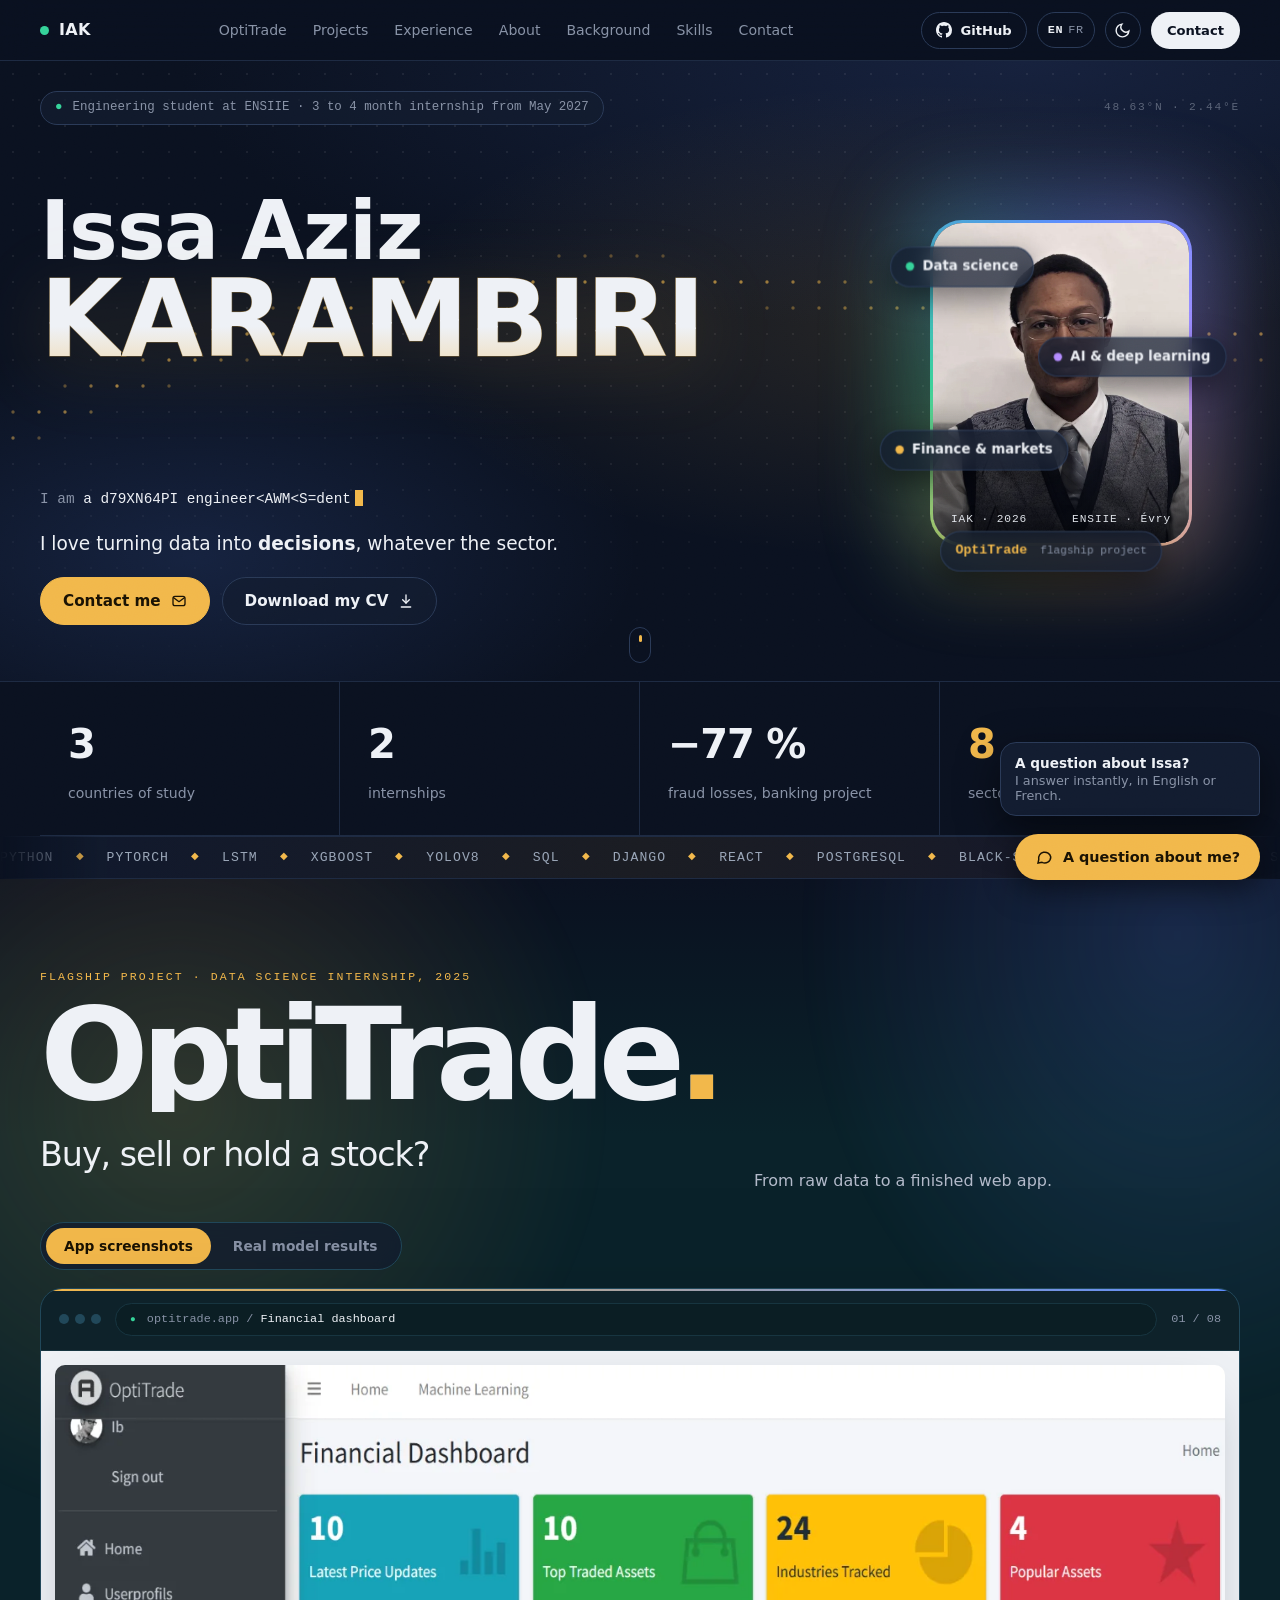
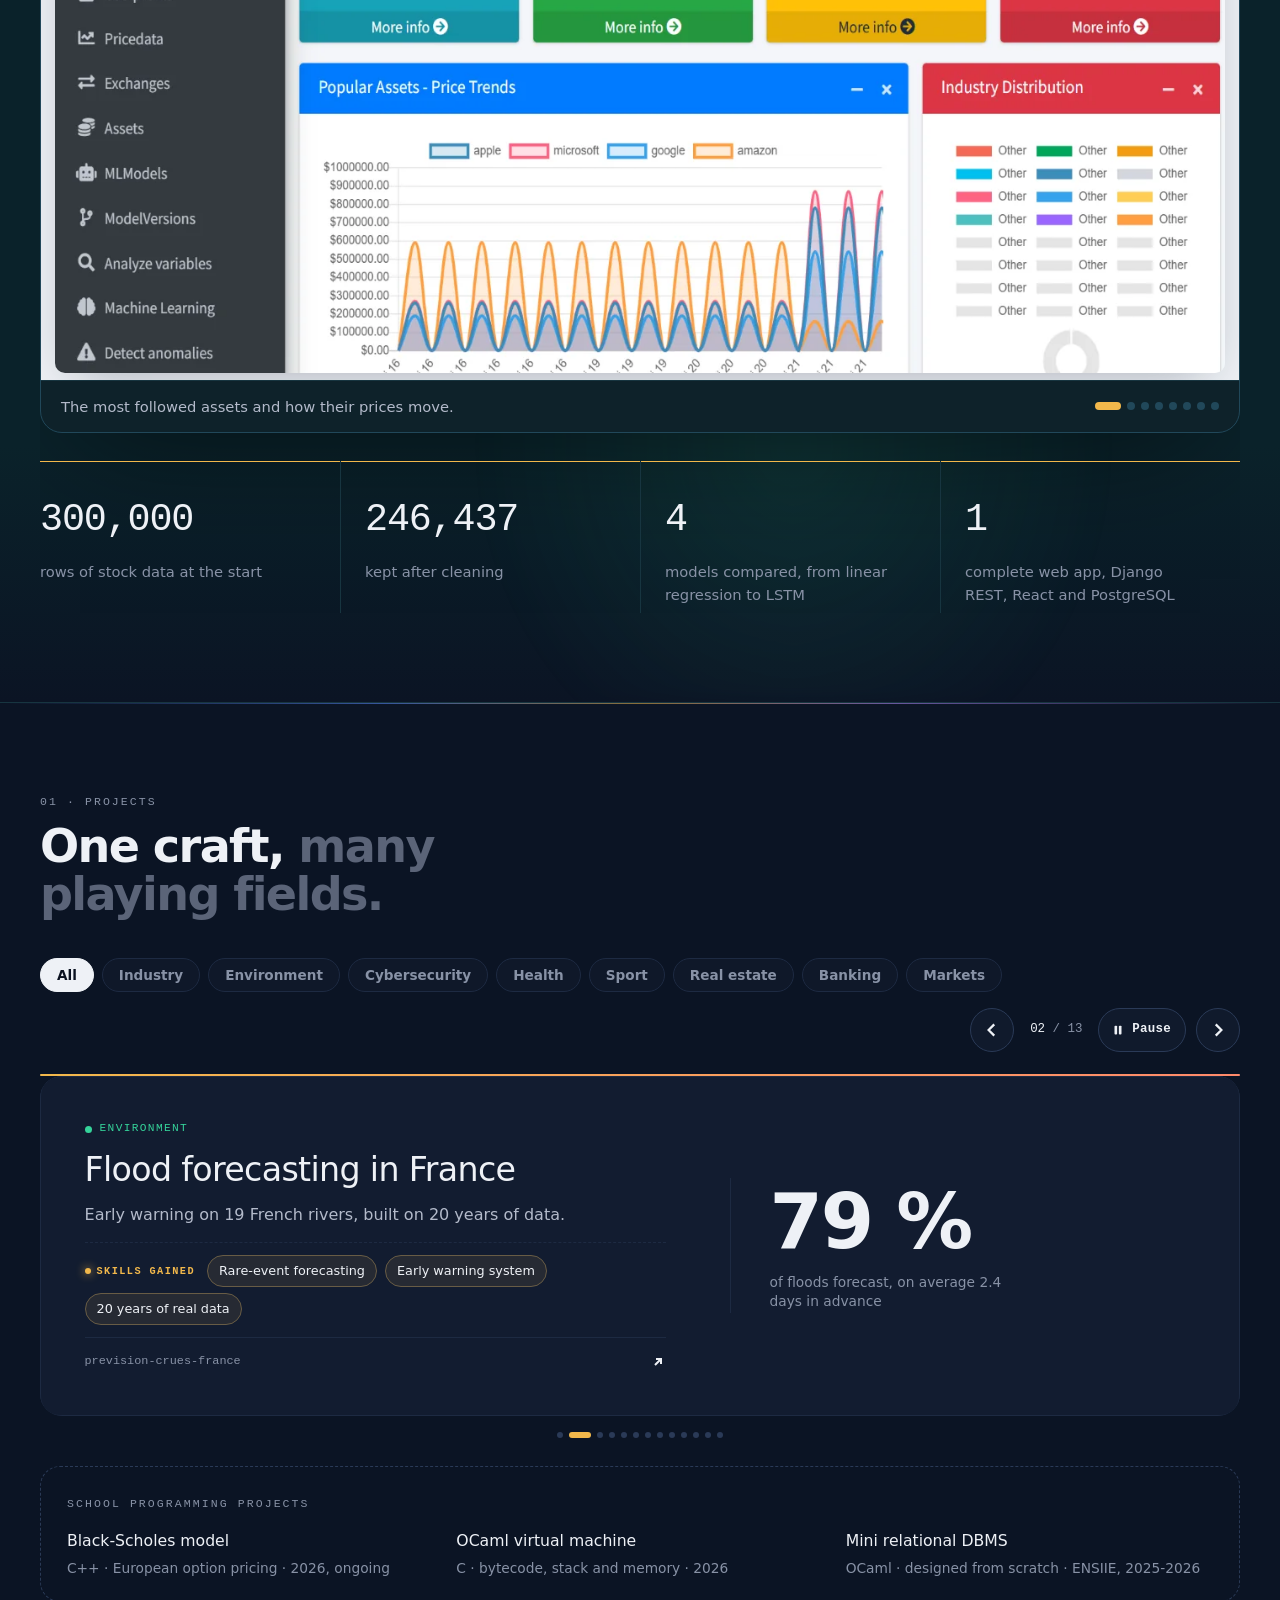
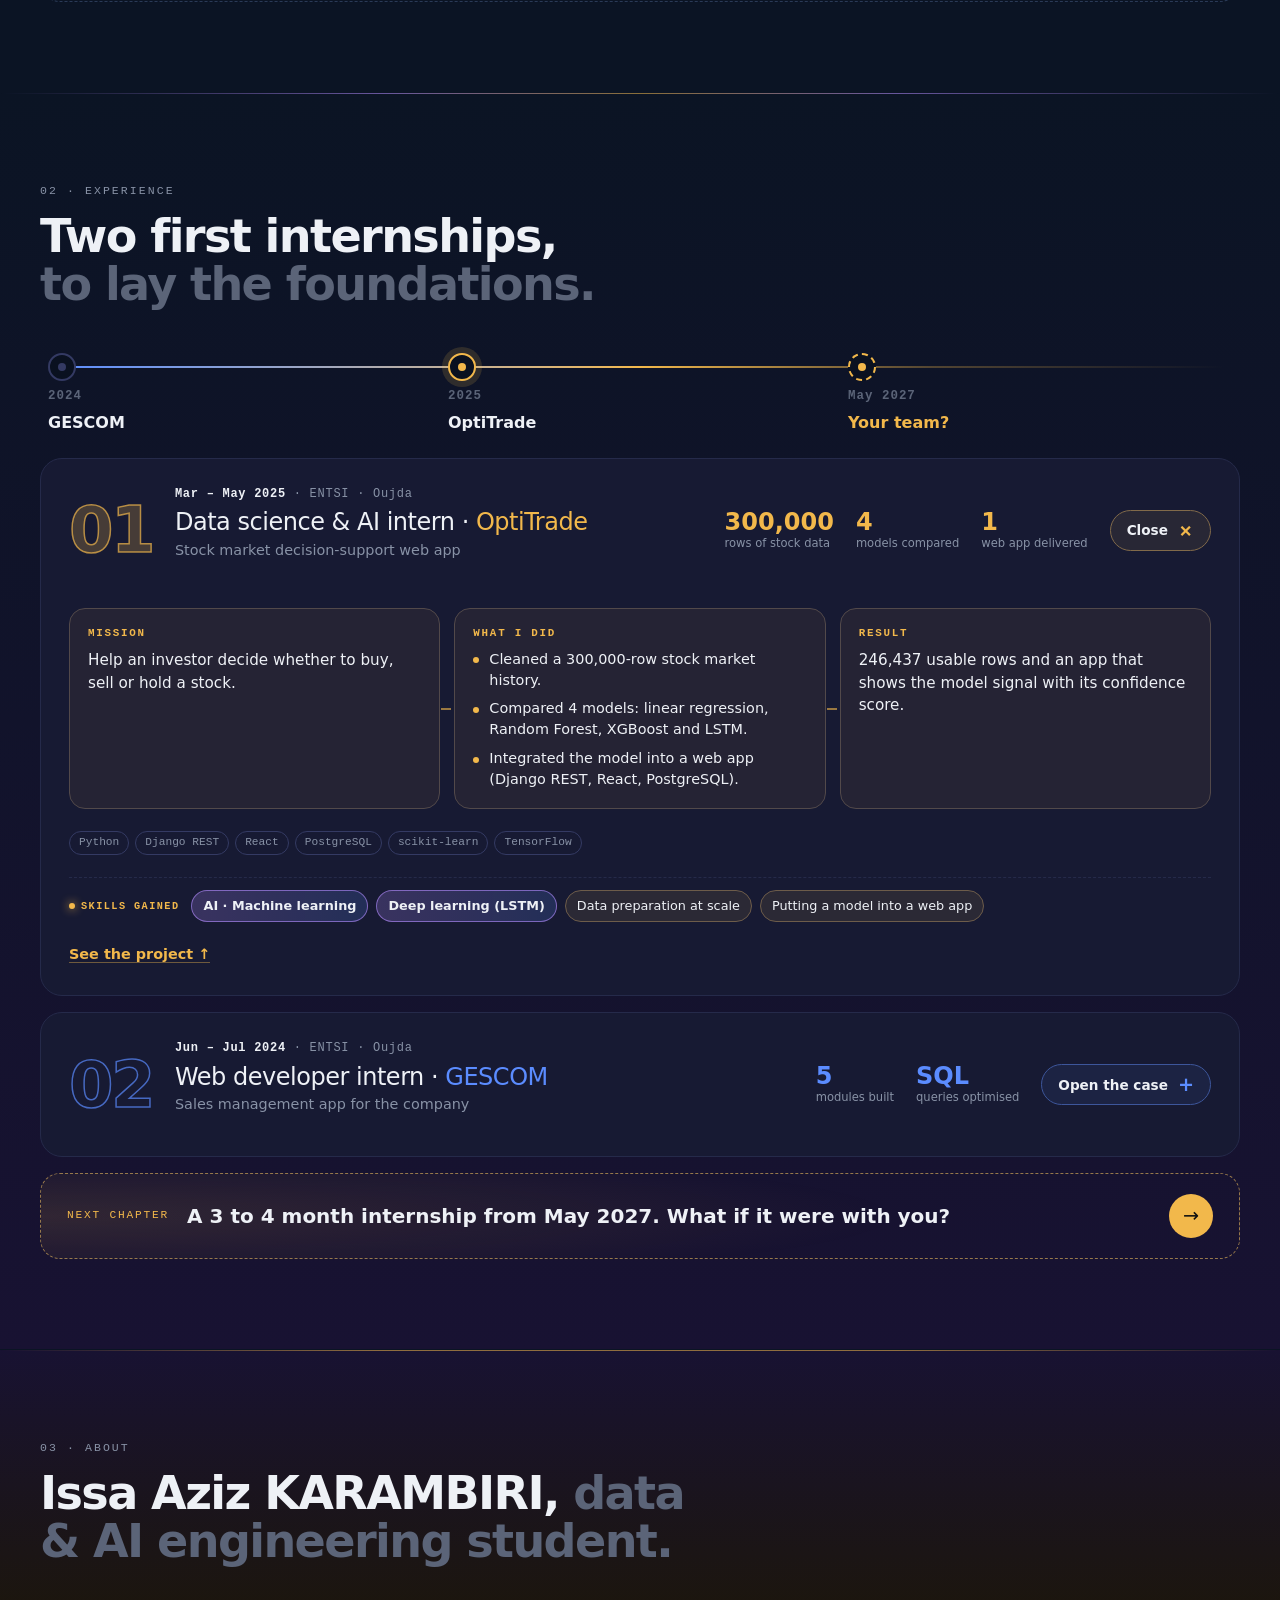
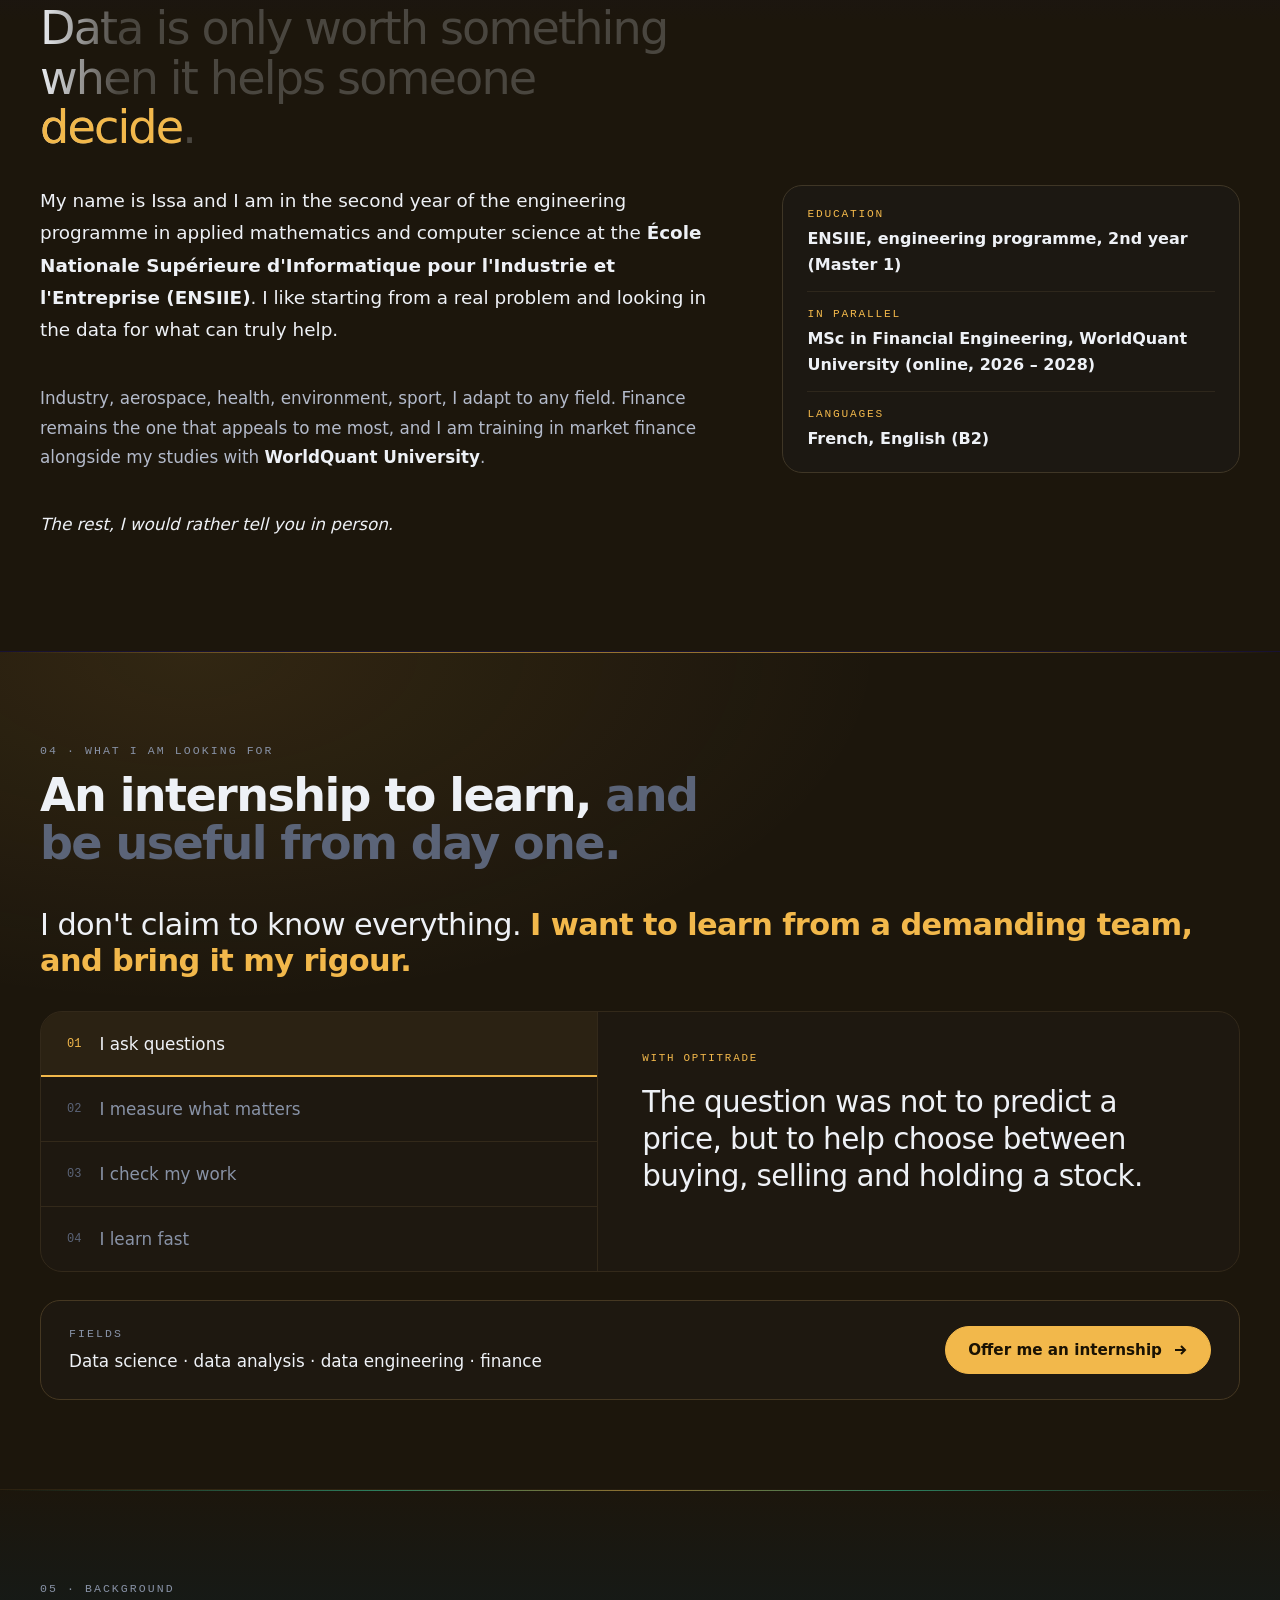
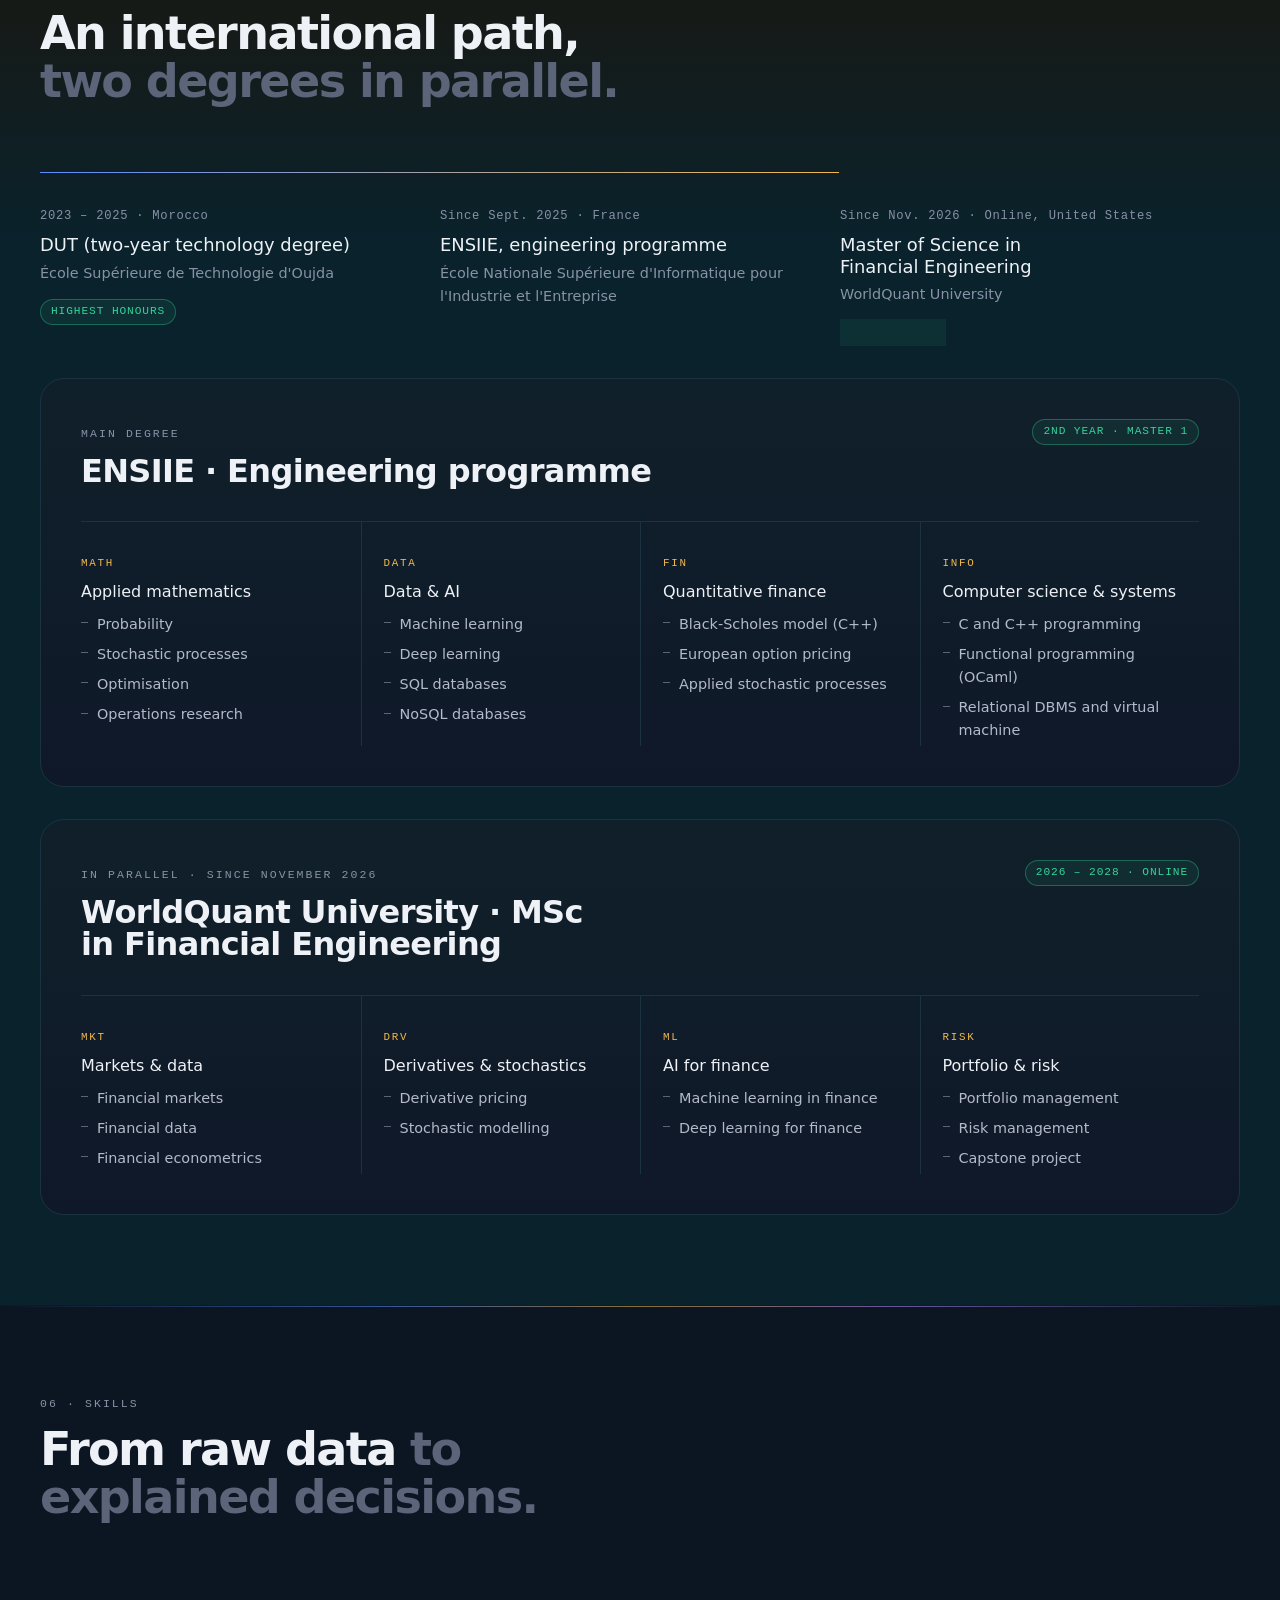
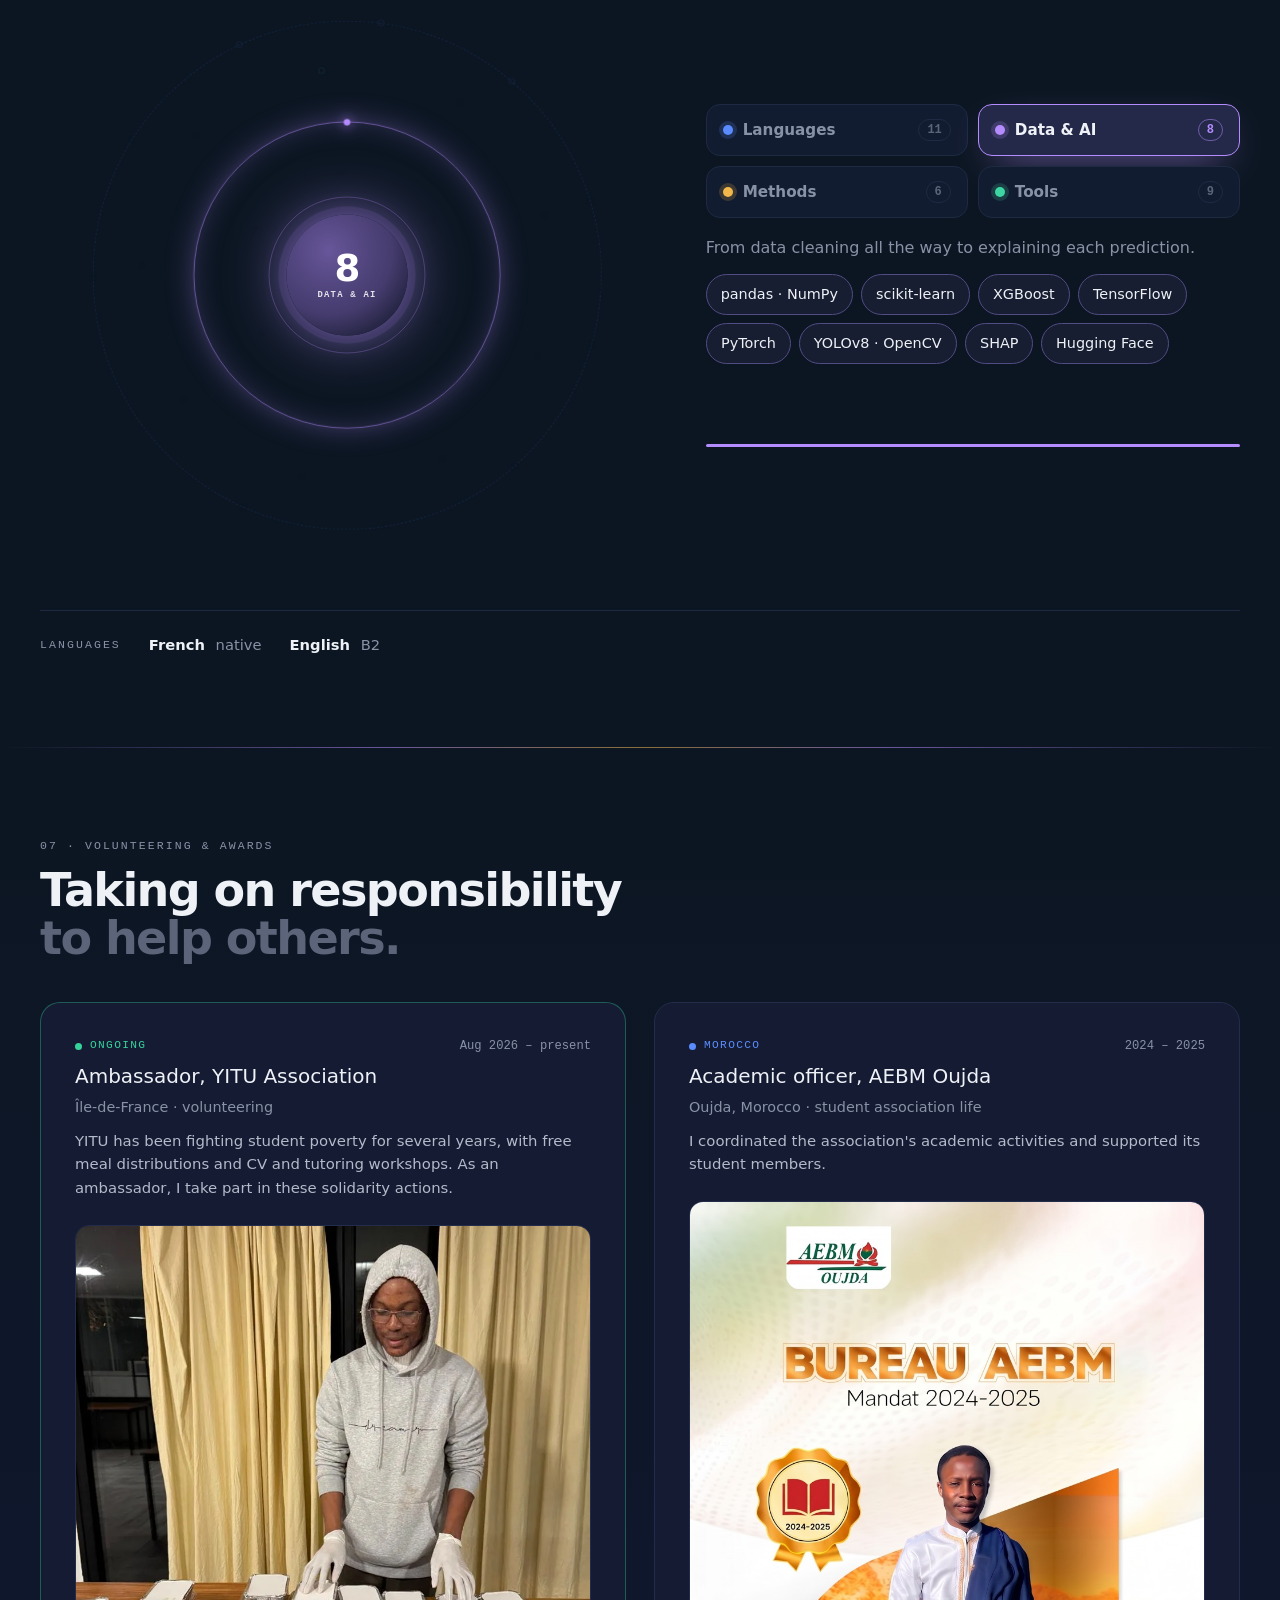
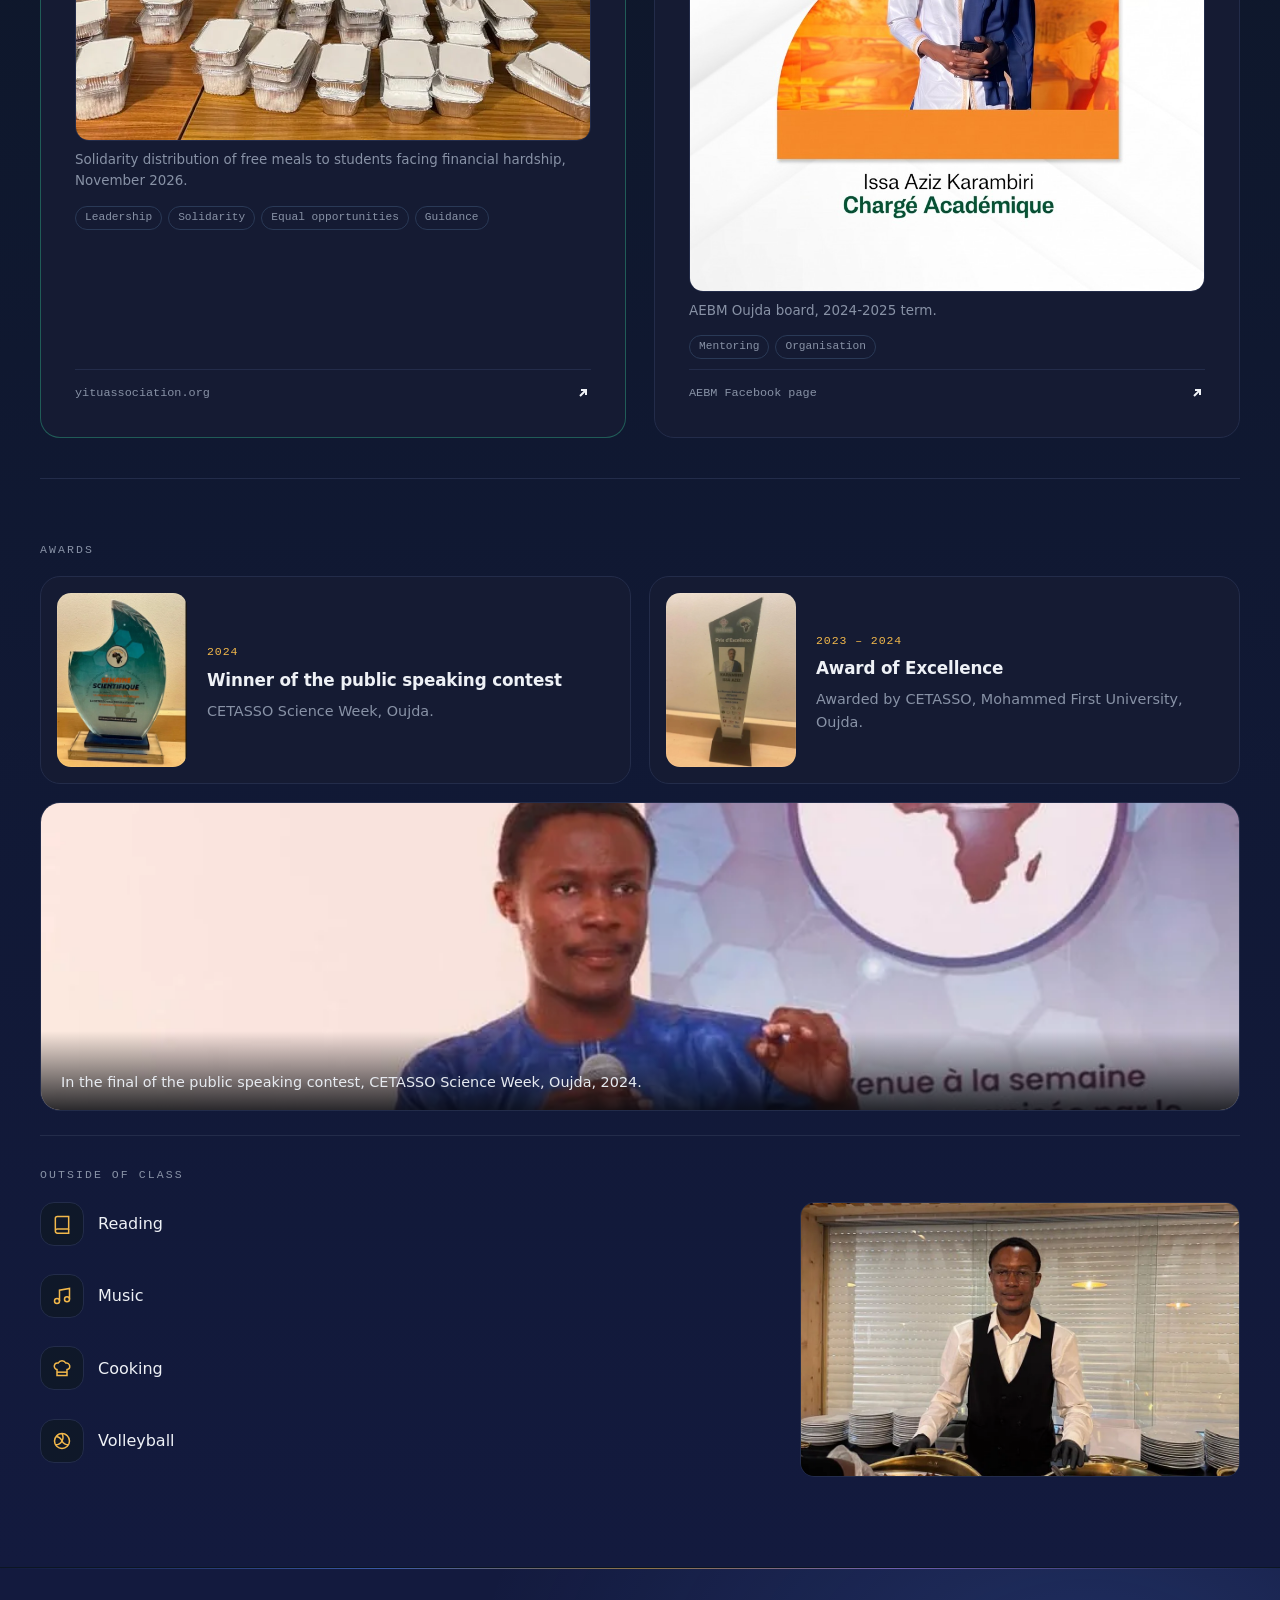
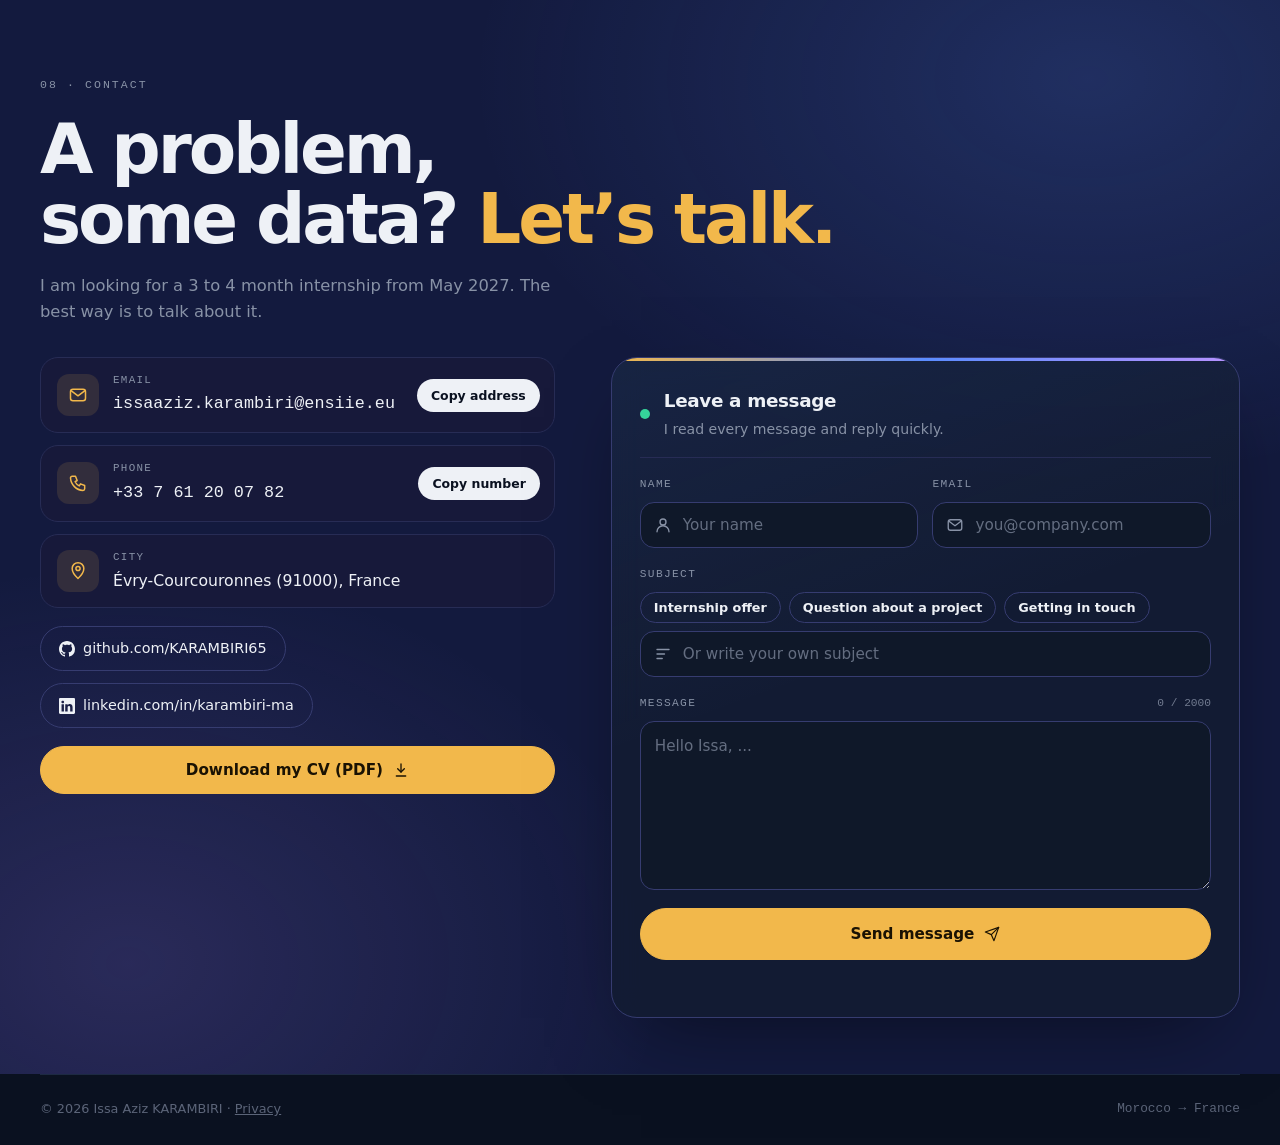
==== commit 824ed74e: "Add files via upload" ====
--- a/index.html
+++ b/index.html
@@ -101,7 +101,7 @@
 
 
 <div class="gut"><div class="wrap stats">
-  <div class="stat"><div class="v">2</div><div class="k" data-en="countries of study">pays d'études</div></div>
+  <div class="stat"><div class="v">3</div><div class="k" data-en="countries of study">pays d'études</div></div>
   <div class="stat"><div class="v">2</div><div class="k" data-en="internships">stages en entreprise</div></div>
   <div class="stat"><div class="v">−77 %</div><div class="k" data-en="fraud losses, banking project">de pertes liées à la fraude</div></div>
   <div class="stat"><div class="v"><em>8</em></div><div class="k" data-en="sectors covered by my projects">secteurs couverts</div></div>
@@ -387,30 +387,54 @@
 <section class="sec gut" id="experiences">
   <div class="wrap">
     <div class="sec-head"><span class="eyebrow" data-en="02 · Experience">02 · Expériences</span><h2>Deux premiers stages, <span>pour poser les bases.</span></h2></div>
-    <div class="xp">
-      <article class="job" style="--c:var(--gold)">
-        <div class="job-when"><b>mars – mai 2025</b>ENTSI · Oujda, Maroc</div>
-        <div>
-          <h3 data-en="Data science &amp;amp; AI intern · &lt;span&gt;OptiTrade&lt;/span&gt;">Stagiaire data science &amp; IA · <span>OptiTrade</span></h3>
-          <div class="role-where">Application web d'aide à l'investissement</div>
-          <a class="job-link" href="#optitrade" data-en="See the project ↑">Voir le projet ↑</a>
-          <div class="tags"><span>Python</span><span>Django REST</span><span>React</span><span>PostgreSQL</span><span>scikit-learn</span><span>TensorFlow</span></div>
-          <div class="acq"><span class="acq-l" data-en="Skills gained">Compétences acquises</span><span class="acq-c acq-ai" data-en="AI · Machine learning">IA · Machine learning</span><span class="acq-c acq-ai" data-en="Deep learning (LSTM)">Deep learning (LSTM)</span><span class="acq-c" data-en="Data preparation at scale">Préparation de données à grande échelle</span><span class="acq-c" data-en="Putting a model into a web app">Intégration d'un modèle dans une app web</span></div>
-        </div>
-      </article>
-      <article class="job" style="--c:var(--blue)">
-        <div class="job-when"><b>juin – juil. 2024</b>ENTSI · Oujda, Maroc</div>
-        <div>
-          <h3>Stagiaire développeur web · <span>GESCOM</span></h3>
-          <div class="role-where">Application de gestion commerciale</div>
-          <ul>
-            <li>J'ai développé la gestion des clients, des produits, des ventes, des achats et des rôles utilisateurs.</li>
-            <li>J'ai optimisé les requêtes SQL les plus lentes.</li>
-          </ul>
-          <div class="tags"><span>PHP</span><span>MySQL</span><span>Bootstrap</span><span>jQuery</span></div>
-        </div>
-      </article>
-    </div>
+    <div class="mx-rail" data-rv>
+      <button class="mx-node" type="button" data-go="gescom"><i></i><b class="mono">2024</b><span>GESCOM</span></button>
+      <button class="mx-node on" type="button" data-go="optitrade"><i></i><b class="mono">2025</b><span>OptiTrade</span></button>
+      <a class="mx-node mx-next" href="#contact"><i></i><b class="mono">Mai 2027</b><span data-en="Your team?">Votre équipe&nbsp;?</span></a>
+    </div>
+    <div class="mx">
+      <article class="job mx-card open" id="mx-optitrade" style="--c:var(--gold)" data-mx="optitrade">
+        <div class="mx-head">
+          <span class="mx-num" aria-hidden="true">01</span>
+          <div class="mx-id">
+            <div class="mx-when mono"><b data-en="Mar – May 2025">mars – mai 2025</b> · ENTSI · Oujda</div>
+            <h3><span data-en="Data science &amp;amp; AI intern">Stagiaire data science &amp; IA</span> · <span class="mx-co">OptiTrade</span></h3>
+            <div class="role-where" data-en="Stock market decision-support web app">Application web d'aide à la décision en bourse</div>
+          </div>
+          <div class="mx-kpis"><div class="mx-kpi"><b>300 000</b><span data-en="rows of stock data">lignes de données boursières</span></div><div class="mx-kpi"><b>4</b><span>modèles comparés</span></div><div class="mx-kpi"><b>1</b><span data-en="web app delivered">application web livrée</span></div></div>
+          <button class="mx-toggle" type="button" aria-expanded="true" aria-controls="mx-b-optitrade"><span class="mx-t-open" data-en="Open the case">Ouvrir le dossier</span><span class="mx-t-close" data-en="Close">Refermer</span><i aria-hidden="true">+</i></button>
+        </div>
+        <div class="mx-body" id="mx-b-optitrade"><div class="mx-inner">
+          <ol class="mx-steps">
+            <li class="mx-step"><span class="mx-st" data-en="Mission">Mission</span><p><span data-en="Help an investor decide whether to buy, sell or hold a stock.">Aider un investisseur à décider s'il vaut mieux acheter, vendre ou garder une action.</span></p></li>
+            <li class="mx-step"><span class="mx-st" data-en="What I did">Ce que j'ai fait</span><ul><li><span data-en="Cleaned a 300,000-row stock market history.">Nettoyage d'un historique boursier de 300 000 lignes.</span></li><li><span data-en="Compared 4 models: linear regression, Random Forest, XGBoost and LSTM.">Comparaison de 4 modèles : régression linéaire, Random Forest, XGBoost et LSTM.</span></li><li><span data-en="Integrated the model into a web app (Django REST, React, PostgreSQL).">Intégration du modèle dans une application web (Django REST, React, PostgreSQL).</span></li></ul></li>
+            <li class="mx-step"><span class="mx-st" data-en="Result">Résultat</span><p><span data-en="246,437 usable rows and an app that shows the model signal with its confidence score.">246 437 lignes exploitables et une application qui affiche le signal du modèle avec son score de confiance.</span></p></li>
+          </ol>
+          <div class="mx-foot"><div class="tags"><span>Python</span><span>Django REST</span><span>React</span><span>PostgreSQL</span><span>scikit-learn</span><span>TensorFlow</span></div><div class="acq"><span class="acq-l" data-en="Skills gained">Compétences acquises</span><span class="acq-c acq-ai" data-en="AI · Machine learning">IA · Machine learning</span><span class="acq-c acq-ai" data-en="Deep learning (LSTM)">Deep learning (LSTM)</span><span class="acq-c" data-en="Data preparation at scale">Préparation de données à grande échelle</span><span class="acq-c" data-en="Putting a model into a web app">Intégration d'un modèle dans une app web</span></div><a class="job-link" href="#optitrade" data-en="See the project ↑">Voir le projet ↑</a></div>
+        </div></div>
+      </article>
+      <article class="job mx-card" id="mx-gescom" style="--c:var(--blue)" data-mx="gescom">
+        <div class="mx-head">
+          <span class="mx-num" aria-hidden="true">02</span>
+          <div class="mx-id">
+            <div class="mx-when mono"><b data-en="Jun – Jul 2024">juin – juil. 2024</b> · ENTSI · Oujda</div>
+            <h3><span data-en="Web developer intern">Stagiaire développeur web</span> · <span class="mx-co">GESCOM</span></h3>
+            <div class="role-where" data-en="Sales management app for the company">Application de gestion commerciale pour l'entreprise</div>
+          </div>
+          <div class="mx-kpis"><div class="mx-kpi"><b>5</b><span data-en="modules built">modules développés</span></div><div class="mx-kpi"><b>SQL</b><span data-en="queries optimised">requêtes optimisées</span></div></div>
+          <button class="mx-toggle" type="button" aria-expanded="false" aria-controls="mx-b-gescom"><span class="mx-t-open" data-en="Open the case">Ouvrir le dossier</span><span class="mx-t-close" data-en="Close">Refermer</span><i aria-hidden="true">+</i></button>
+        </div>
+        <div class="mx-body" id="mx-b-gescom"><div class="mx-inner">
+          <ol class="mx-steps">
+            <li class="mx-step"><span class="mx-st" data-en="Mission">Mission</span><p><span data-en="Build the tool that runs the company's whole sales activity.">Construire l'outil qui gère toute l'activité commerciale de l'entreprise.</span></p></li>
+            <li class="mx-step"><span class="mx-st" data-en="What I did">Ce que j'ai fait</span><ul><li><span data-en="Customers, products, sales and purchases management.">Gestion des clients, des produits, des ventes et des achats.</span></li><li><span data-en="User roles and permissions.">Gestion des rôles et des droits des utilisateurs.</span></li><li><span>Optimisation des requêtes SQL les plus lentes.</span></li></ul></li>
+            <li class="mx-step"><span class="mx-st" data-en="Result">Résultat</span><p><span data-en="A complete app, from customers to purchases, with access based on each role.">Une application complète, des clients jusqu'aux achats, avec des accès selon le rôle de chacun.</span></p></li>
+          </ol>
+          <div class="mx-foot"><div class="tags"><span>PHP</span><span>MySQL</span><span>Bootstrap</span><span>jQuery</span></div></div>
+        </div></div>
+      </article>
+    </div>
+    <a class="mx-cta" href="#contact"><span class="mx-cta-k mono" data-en="Next chapter">Prochain chapitre</span><span class="mx-cta-t" data-en="A 3 to 4 month internship from May 2027. What if it were with you?">Un stage de 3 à 4 mois dès mai 2027. Et s'il se passait chez vous&nbsp;?</span><span class="mx-cta-a" aria-hidden="true">→</span></a>
   </div>
 </section>
 
@@ -596,6 +620,7 @@
         <div class="hob"><span class="hob-ic" aria-hidden="true"><svg viewBox="0 0 24 24" fill="none" stroke="currentColor" stroke-width="1.8"><path d="M4 5.5A2.5 2.5 0 0 1 6.5 3H20v15H6.5A2.5 2.5 0 0 0 4 20.5z"/><path d="M4 20.5A2.5 2.5 0 0 0 6.5 23H20v-5"/></svg></span><div><b>Lecture</b></div></div>
         <div class="hob"><span class="hob-ic" aria-hidden="true"><svg viewBox="0 0 24 24" fill="none" stroke="currentColor" stroke-width="1.8"><path d="M9 18V5l12-2v13"/><circle cx="6" cy="18" r="3"/><circle cx="18" cy="16" r="3"/></svg></span><div><b>Musique</b></div></div>
         <div class="hob"><span class="hob-ic" aria-hidden="true"><svg viewBox="0 0 24 24" fill="none" stroke="currentColor" stroke-width="1.8"><path d="M6 13.9A4 4 0 0 1 7.5 6a5 5 0 0 1 9 0A4 4 0 0 1 18 13.9V21H6z"/><path d="M6 17h12"/></svg></span><div><b>Cuisine</b></div></div>
+        <div class="hob"><span class="hob-ic" aria-hidden="true"><svg viewBox="0 0 24 24" fill="none" stroke="currentColor" stroke-width="1.8"><circle cx="12" cy="12" r="9"/><path d="M12 3a9 9 0 0 1 0 9 9 9 0 0 0 7.8 4.5"/><path d="M12 12a9 9 0 0 1-7.8 4.5"/><path d="M5 6.5A9 9 0 0 1 12 12"/></svg></span><div><b data-en="Volleyball">Volley-ball</b></div></div>
         <a class="hob-photo hob-photo-side" href="images/cuisine.webp" target="_blank" rel="noopener"><img src="images/cuisine.webp" alt="Issa derrière un buffet, en tenue de service" loading="lazy" width="960" height="600"></a>
       </div>
     </div>
@@ -675,7 +700,7 @@
 
 <button class="bot-fab" id="bot-open" type="button" aria-controls="bot"><svg viewBox="0 0 24 24" fill="none" stroke="currentColor" stroke-width="2" aria-hidden="true"><path d="M21 12a8 8 0 0 1-11.6 7.1L4 20l1-4.6A8 8 0 1 1 21 12z"/></svg><span>Une question sur moi ?</span></button>
 <div class="bot" id="bot" role="dialog" aria-label="Assistant du portfolio" hidden>
-  <div class="bot-head"><div class="bot-av">IAK</div><div><b>L'assistant d'Issa</b><small>● répond sur son parcours et ses projets</small></div><button class="bot-x" id="bot-close" type="button" aria-label="Fermer">×</button></div>
+  <div class="bot-head"><div class="bot-av">IAK</div><div><b data-en="Issa’s AI assistant">L'assistant IA d'Issa</b><small data-en="● online · French / English">● en ligne · français / anglais</small></div><button class="bot-x" id="bot-close" type="button" aria-label="Fermer">×</button></div>
   <div class="bot-log" id="bot-log" aria-live="polite"></div>
   <div class="bot-sugg" id="bot-sugg"></div>
   <form class="bot-form" id="bot-form" autocomplete="off"><input id="bot-in" type="text" placeholder="Posez votre question…" aria-label="Votre question"><button type="submit">Envoyer</button></form>
--- a/css/style.css
+++ b/css/style.css
@@ -1017,7 +1017,7 @@
 /* loisirs : plus de colonnes vides */
 .hob-row{display:grid!important;grid-template-columns:minmax(0,1fr) minmax(0,1.4fr);gap:14px 28px;align-items:start}
 .hob-row .hob{grid-column:1;align-items:center}
-.hob-row .hob-photo-side{grid-column:2;grid-row:1 / span 3;margin:0;max-width:440px;justify-self:end;width:100%}
+.hob-row .hob-photo-side{grid-column:2;grid-row:1 / span 4;margin:0;max-width:440px;justify-self:end;width:100%}
 @media (max-width:640px){ .hob-row{grid-template-columns:1fr!important} .hob-row .hob-photo-side{grid-column:1;grid-row:auto;justify-self:stretch} }
 .hero2,.hero2 .wrap.h2{min-height:0}
 .hero2 .wrap.h2{padding-block:30px 56px}
@@ -1360,3 +1360,104 @@
 .k-spark{position:fixed;width:5px;height:5px;border-radius:50%;pointer-events:none;z-index:60;animation:spark .9s cubic-bezier(.2,.8,.2,1) forwards}
 :root.light .h2-l2 .ch::after{background-image:linear-gradient(105deg,transparent 46%,rgba(255,255,255,.9) 50%,transparent 54%),linear-gradient(90deg,#B67A0C,#D0901E 20%,#D2603F 40%,#7650D8 62%,#3D64D6 80%,#B67A0C)}
 @media (prefers-reduced-motion:reduce){.h2-l2{animation:none}.h2-l2 .ch::after{transition:none}}
+
+/* ============ v42 · stages en dossiers sur une frise ============ */
+.mx-rail{position:relative;display:grid;grid-template-columns:repeat(3,minmax(0,1fr));margin:6px 0 26px;padding-top:6px}
+.mx-rail::before{content:"";position:absolute;left:16px;right:16px;top:19px;height:2px;background:linear-gradient(90deg,var(--blue),var(--gold) 50%,color-mix(in srgb,var(--gold) 30%,transparent) 75%,transparent);transform-origin:0 50%;transform:scaleX(0);transition:transform 1.6s var(--ease)}
+.mx-rail.rv-in::before,.no-js .mx-rail::before{transform:scaleX(1)}
+html:not(.js) .mx-rail::before{transform:scaleX(1)}
+.mx-node{all:unset;cursor:pointer;position:relative;display:grid;justify-items:start;gap:6px;padding:0 8px;color:var(--muted)}
+.mx-node i{width:28px;height:28px;border-radius:50%;background:var(--bg);border:2px solid var(--line2);display:grid;place-items:center;transition:all .35s var(--ease);position:relative;z-index:1}
+.mx-node i::after{content:"";width:8px;height:8px;border-radius:50%;background:var(--line2);transition:background .3s}
+.mx-node b{font-size:.78rem;color:var(--dim);letter-spacing:.08em}
+.mx-node span{font:600 1rem var(--f-display);color:var(--ink)}
+.mx-node:hover i,.mx-node.on i{border-color:var(--gold);box-shadow:0 0 0 6px color-mix(in srgb,var(--gold) 15%,transparent)}
+.mx-node.on i::after{background:var(--gold)}
+.mx-node:focus-visible{outline:2px solid var(--gold);outline-offset:4px;border-radius:8px}
+.mx-next i{border-style:dashed;border-color:var(--gold)}
+.mx-next i::after{background:var(--gold);animation:mxPulse 1.8s ease-out infinite}
+.mx-next span{color:var(--gold)}
+@keyframes mxPulse{0%{box-shadow:0 0 0 0 rgba(242,184,75,.7)}100%{box-shadow:0 0 0 14px transparent}}
+.mx{display:grid;gap:16px}
+.mx-card{display:block!important;padding:0!important;overflow:hidden;border-radius:22px}
+.mx-head{display:grid;grid-template-columns:auto minmax(0,1fr) auto auto;align-items:center;gap:22px;padding:26px 28px}
+.mx-num{font:800 clamp(2.6rem,5vw,4.2rem)/1 var(--f-display);color:transparent;-webkit-text-stroke:1.5px color-mix(in srgb,var(--c) 70%,transparent);letter-spacing:-.04em;transition:color .4s}
+.mx-card.open .mx-num{color:color-mix(in srgb,var(--c) 22%,transparent)}
+.mx-when{font-size:.75rem;color:var(--muted);letter-spacing:.06em;margin-bottom:6px}
+.mx-when b{color:var(--ink);font-weight:600}
+.mx-id h3{margin:0;font-size:clamp(1.15rem,2vw,1.5rem)}
+.mx-co{color:var(--c)}
+.mx-kpis{display:flex;gap:22px}
+.mx-kpi{display:grid;gap:2px;min-width:70px}
+.mx-kpi b{font:700 1.5rem/1 var(--f-display);color:var(--c)}
+.mx-kpi span{font-size:.72rem;color:var(--muted);max-width:110px;line-height:1.3}
+.mx-toggle{all:unset;cursor:pointer;display:inline-flex;align-items:center;gap:10px;padding:10px 16px;border-radius:999px;border:1px solid color-mix(in srgb,var(--c) 45%,var(--line));font:600 .85rem var(--f-body);color:var(--ink);background:color-mix(in srgb,var(--c) 8%,transparent);transition:background .3s,border-color .3s;white-space:nowrap}
+.mx-toggle:hover{background:color-mix(in srgb,var(--c) 18%,transparent);border-color:var(--c)}
+.mx-toggle:focus-visible{outline:2px solid var(--gold);outline-offset:3px}
+.mx-toggle i{font-style:normal;font-size:1.2rem;line-height:1;transition:transform .4s var(--ease);color:var(--c)}
+.mx-card.open .mx-toggle i{transform:rotate(45deg)}
+.mx-t-close{display:none}.mx-card.open .mx-t-close{display:inline}.mx-card.open .mx-t-open{display:none}
+.mx-body{display:grid;grid-template-rows:0fr;transition:grid-template-rows .6s var(--ease)}
+.mx-card.open .mx-body{grid-template-rows:1fr}
+.mx-inner{min-height:0;overflow:hidden}
+.mx-steps{list-style:none;margin:0;padding:6px 28px 8px;display:grid;grid-template-columns:repeat(3,minmax(0,1fr));gap:14px;counter-reset:st}
+.mx-step{position:relative;padding:18px 18px 18px;border-radius:16px;background:color-mix(in srgb,var(--c) 6%,transparent);border:1px solid color-mix(in srgb,var(--c) 22%,var(--line));opacity:0;transform:translateY(14px);transition:opacity .5s,transform .5s var(--ease)}
+.mx-card.open .mx-step{opacity:1;transform:none}
+.mx-card.open .mx-step:nth-child(2){transition-delay:.12s}.mx-card.open .mx-step:nth-child(3){transition-delay:.24s}
+.mx-step::before{counter-increment:st;content:"0" counter(st);position:absolute;top:14px;right:16px;font:600 .72rem var(--mono,monospace);color:var(--c);opacity:.8}
+.mx-step:not(:last-child)::after{content:"";position:absolute;top:50%;right:-12px;width:10px;height:2px;background:color-mix(in srgb,var(--c) 60%,transparent)}
+.mx-st{display:block;font:600 .68rem var(--mono,monospace);text-transform:uppercase;letter-spacing:.16em;color:var(--c);margin-bottom:10px}
+.mx-step p{margin:0;color:var(--ink);font-size:.95rem;line-height:1.5}
+.mx-step ul{margin:0;padding:0;list-style:none;display:grid;gap:8px}
+.mx-step ul li{position:relative;padding-left:16px;font-size:.9rem;color:var(--ink);line-height:1.45}
+.mx-step ul li::before{content:"";position:absolute;left:0;top:.6em;width:6px;height:6px;border-radius:50%;background:var(--c)}
+.mx-foot{padding:14px 28px 26px;display:grid;gap:10px}
+.mx-foot .job-link{justify-self:start}
+.mx-cta{display:grid;grid-template-columns:auto minmax(0,1fr) auto;align-items:center;gap:18px;margin-top:16px;padding:20px 26px;border-radius:20px;text-decoration:none;color:var(--ink);border:1px dashed color-mix(in srgb,var(--gold) 55%,var(--line));background:radial-gradient(120% 140% at 0% 50%,rgba(242,184,75,.12),transparent 60%);transition:border-color .3s,transform .3s var(--ease),background .3s}
+.mx-cta:hover{border-style:solid;border-color:var(--gold);transform:translateY(-2px)}
+.mx-cta-k{font-size:.7rem;text-transform:uppercase;letter-spacing:.16em;color:var(--gold)}
+.mx-cta-t{font:600 clamp(1rem,1.8vw,1.25rem)/1.35 var(--f-display)}
+.mx-cta-a{width:44px;height:44px;border-radius:50%;display:grid;place-items:center;background:var(--gold);color:#111;font-size:1.2rem;transition:transform .3s var(--ease)}
+.mx-cta:hover .mx-cta-a{transform:translateX(4px)}
+@media (max-width:980px){
+  .mx-head{grid-template-columns:auto minmax(0,1fr);gap:14px 18px;padding:22px}
+  .mx-kpis{grid-column:1 / -1}
+  .mx-toggle{grid-column:1 / -1;justify-self:start}
+  .mx-steps{grid-template-columns:1fr;padding:4px 22px 6px}
+  .mx-step:not(:last-child)::after{top:auto;bottom:-12px;right:auto;left:26px;width:2px;height:10px}
+  .mx-foot{padding:12px 22px 22px}
+  .mx-cta{grid-template-columns:minmax(0,1fr) auto;padding:18px}
+  .mx-cta-k{grid-column:1 / -1}
+}
+@media (max-width:520px){.mx-node span{font-size:.85rem}.mx-node b{font-size:.68rem}.mx-kpis{gap:14px;flex-wrap:wrap}}
+
+/* ============ v42 · KARAMBIRI sobre : lettres qui se brisent et se reforment ============ */
+.h2-l2{animation:kShine 7s cubic-bezier(.6,0,.2,1) 2s infinite!important;-webkit-text-stroke:1px color-mix(in srgb,var(--gold) 45%,transparent)!important}
+.h2-l2.lit{filter:drop-shadow(0 12px 38px rgba(242,184,75,.16))!important}
+.h2-l2 .ch::before,.h2-l2 .ch::after{content:attr(data-c);position:absolute;left:0;top:0;-webkit-text-stroke:0;color:transparent;pointer-events:none;
+  background-image:linear-gradient(105deg,transparent 46%,rgba(255,236,190,.95) 50%,transparent 54%),linear-gradient(180deg,var(--ink) 0%,var(--ink) 58%,color-mix(in srgb,var(--ink) 70%,#F2B84B) 100%);
+  background-size:900% 100%,100% 100%;background-repeat:no-repeat;
+  background-position:calc(var(--k,0) * 12.5% + var(--sx)) 0,0 0;
+  -webkit-background-clip:text;background-clip:text;
+  transition:clip-path .9s cubic-bezier(.7,0,.2,1),opacity .6s;transition-delay:calc(var(--k,0) * 70ms)}
+.h2-l2 .ch::before{clip-path:polygon(0 0,100% 0,100% var(--c2,46%),0 var(--c1,58%));opacity:0}
+.h2-l2 .ch::after{clip-path:polygon(0 var(--c1,58%),100% var(--c2,46%),100% 100%,0 100%);opacity:0}
+.h2-l2.lit .ch::before,.h2-l2.lit .ch::after{opacity:1}
+.h2-l2.lit .ch::before{animation:kTop 7s cubic-bezier(.65,0,.35,1) infinite;animation-delay:calc(2.6s + var(--k,0) * 110ms)}
+.h2-l2.lit .ch::after{animation:kBot 7s cubic-bezier(.65,0,.35,1) infinite;animation-delay:calc(2.6s + var(--k,0) * 110ms)}
+@keyframes kTop{0%,58%,92%,100%{translate:0 0;rotate:0deg;filter:none}66%{translate:calc(var(--bx,1) * -.05em) -.13em;rotate:calc(var(--br,1) * -7deg);filter:drop-shadow(0 0 10px rgba(242,184,75,.55))}78%{translate:calc(var(--bx,1) * -.03em) -.08em;rotate:calc(var(--br,1) * -4deg);filter:drop-shadow(0 0 6px rgba(242,184,75,.35))}}
+@keyframes kBot{0%,58%,92%,100%{translate:0 0;rotate:0deg;filter:none}66%{translate:calc(var(--bx,1) * .05em) .11em;rotate:calc(var(--br,1) * 6deg);filter:drop-shadow(0 0 10px rgba(242,184,75,.55))}78%{translate:calc(var(--bx,1) * .03em) .06em;rotate:calc(var(--br,1) * 3deg);filter:drop-shadow(0 0 6px rgba(242,184,75,.35))}}
+.h2-l2 .ch.done.glow::after,.h2-l2 .ch.done.glow::before{filter:drop-shadow(0 0 12px rgba(242,184,75,.5))}
+:root.light .h2-l2{-webkit-text-stroke-color:color-mix(in srgb,#A86E00 45%,transparent)!important}
+@media (prefers-reduced-motion:reduce){.h2-l2 .ch::before,.h2-l2 .ch::after{animation:none!important;opacity:1}}
+.h2-l2.lit .ch::after{clip-path:polygon(0 var(--c1,58%),100% var(--c2,46%),100% 100%,0 100%)}
+.h2-l2.lit .ch::before{clip-path:polygon(0 0,100% 0,100% var(--c2,46%),0 var(--c1,58%))}
+.mx-card.tilt{transform:none!important}
+.h2-l2 .ch::before,.h2-l2.lit .ch::before{clip-path:polygon(0 0,100% 0,100% calc(var(--c2,46%) + 1.5px),0 calc(var(--c1,58%) + 1.5px))}
+.mx-id h3>span:not(.mx-co){color:var(--ink)!important}
+.mx-id h3 .mx-co{color:var(--c)!important}
+.job .mx-step{padding:18px;font-size:inherit}
+.job .mx-step::before{left:auto;top:14px;right:16px;width:auto;height:auto;background:none;border-radius:0}
+.job .mx-step ul li{padding-left:16px}
+.job .mx-step ul li::before{top:.6em;width:6px;height:6px;border-radius:50%}
+@media (max-width:980px){.mx-kpi b{font-size:1.2rem}.mx-num{font-size:2.4rem}}
